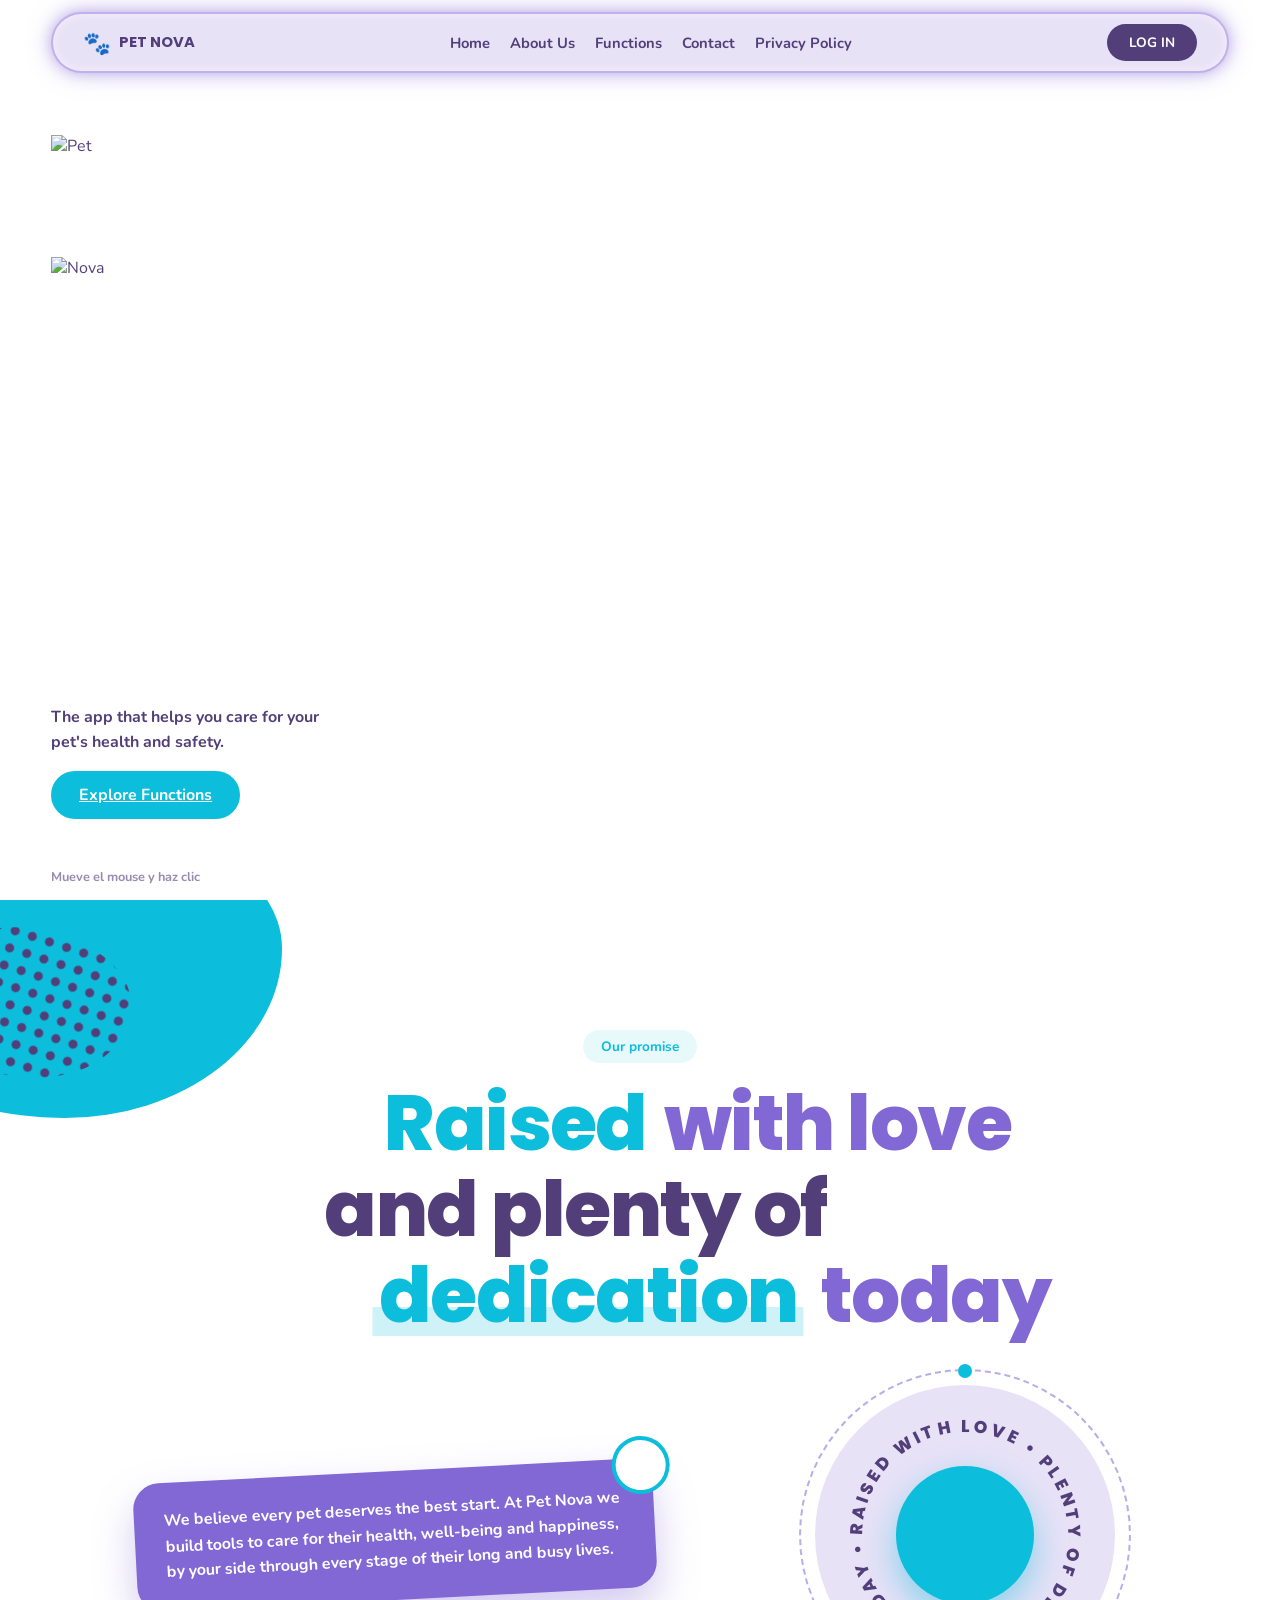
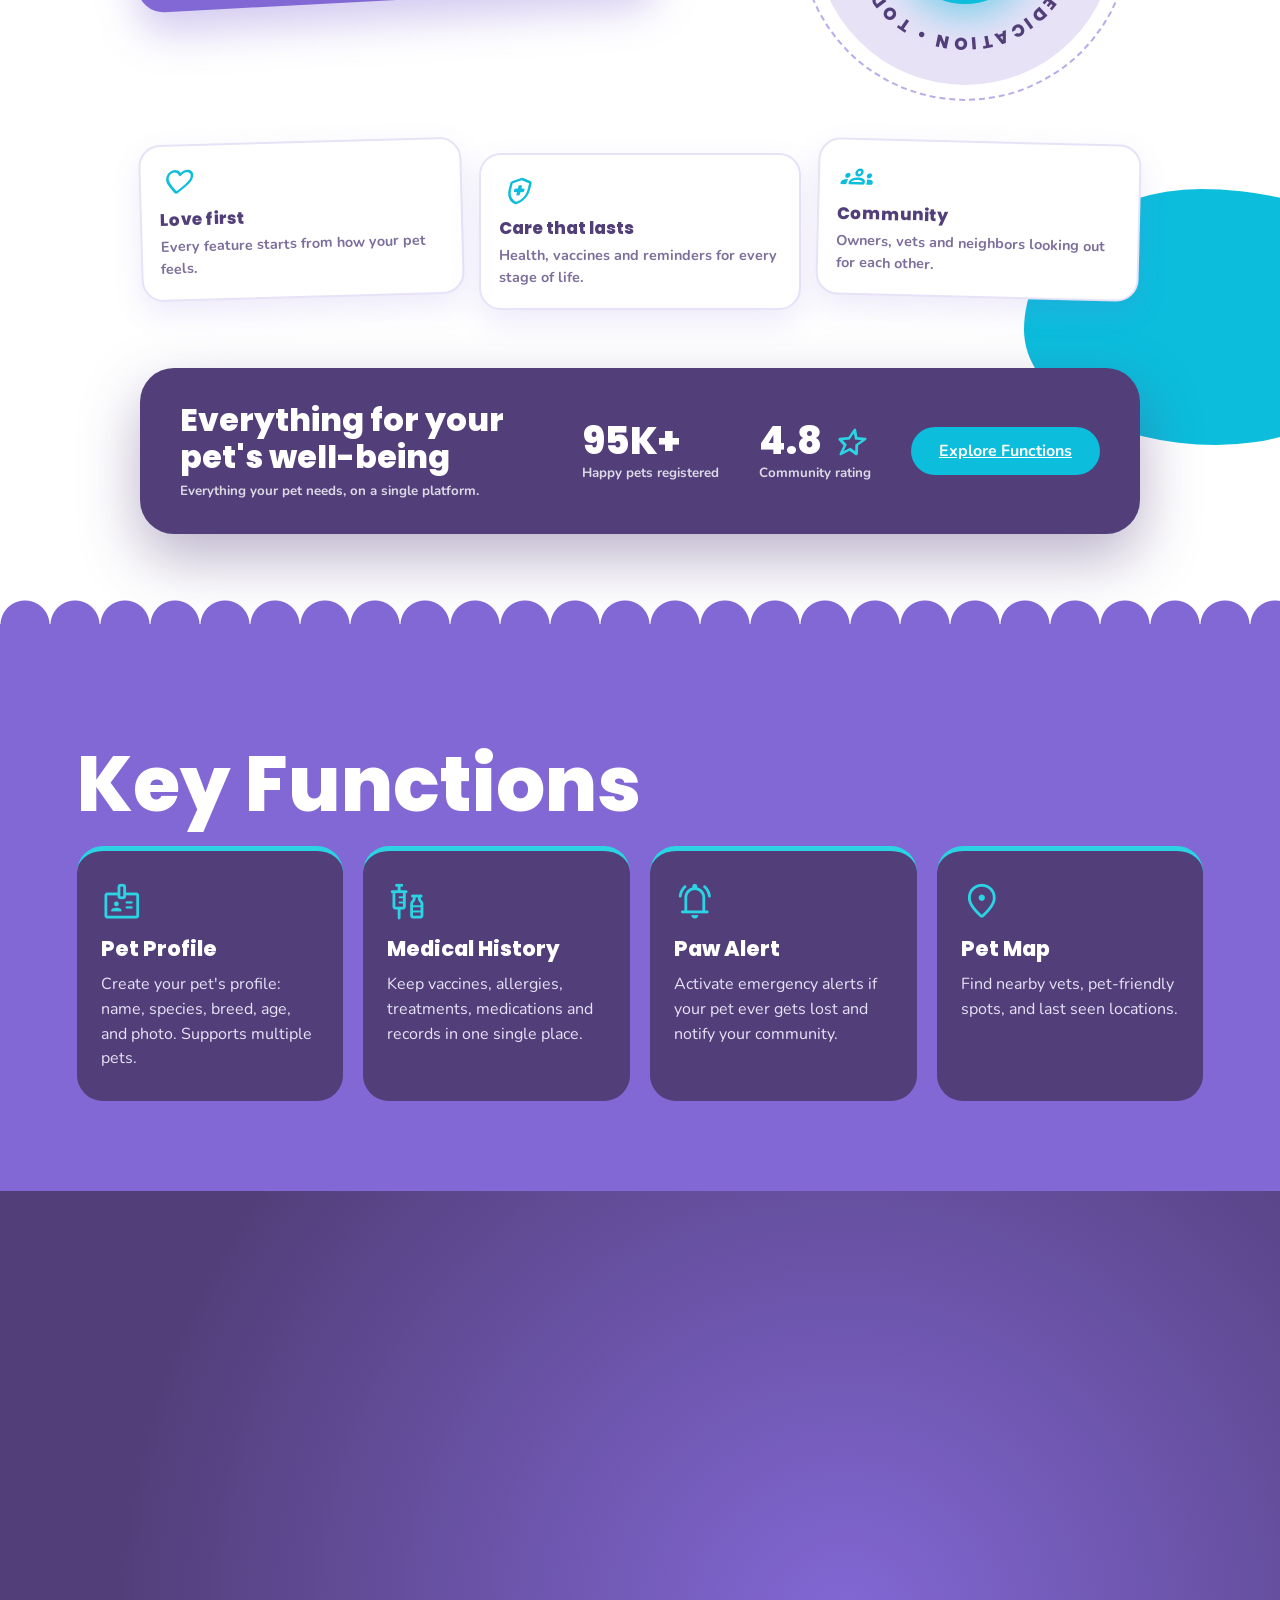
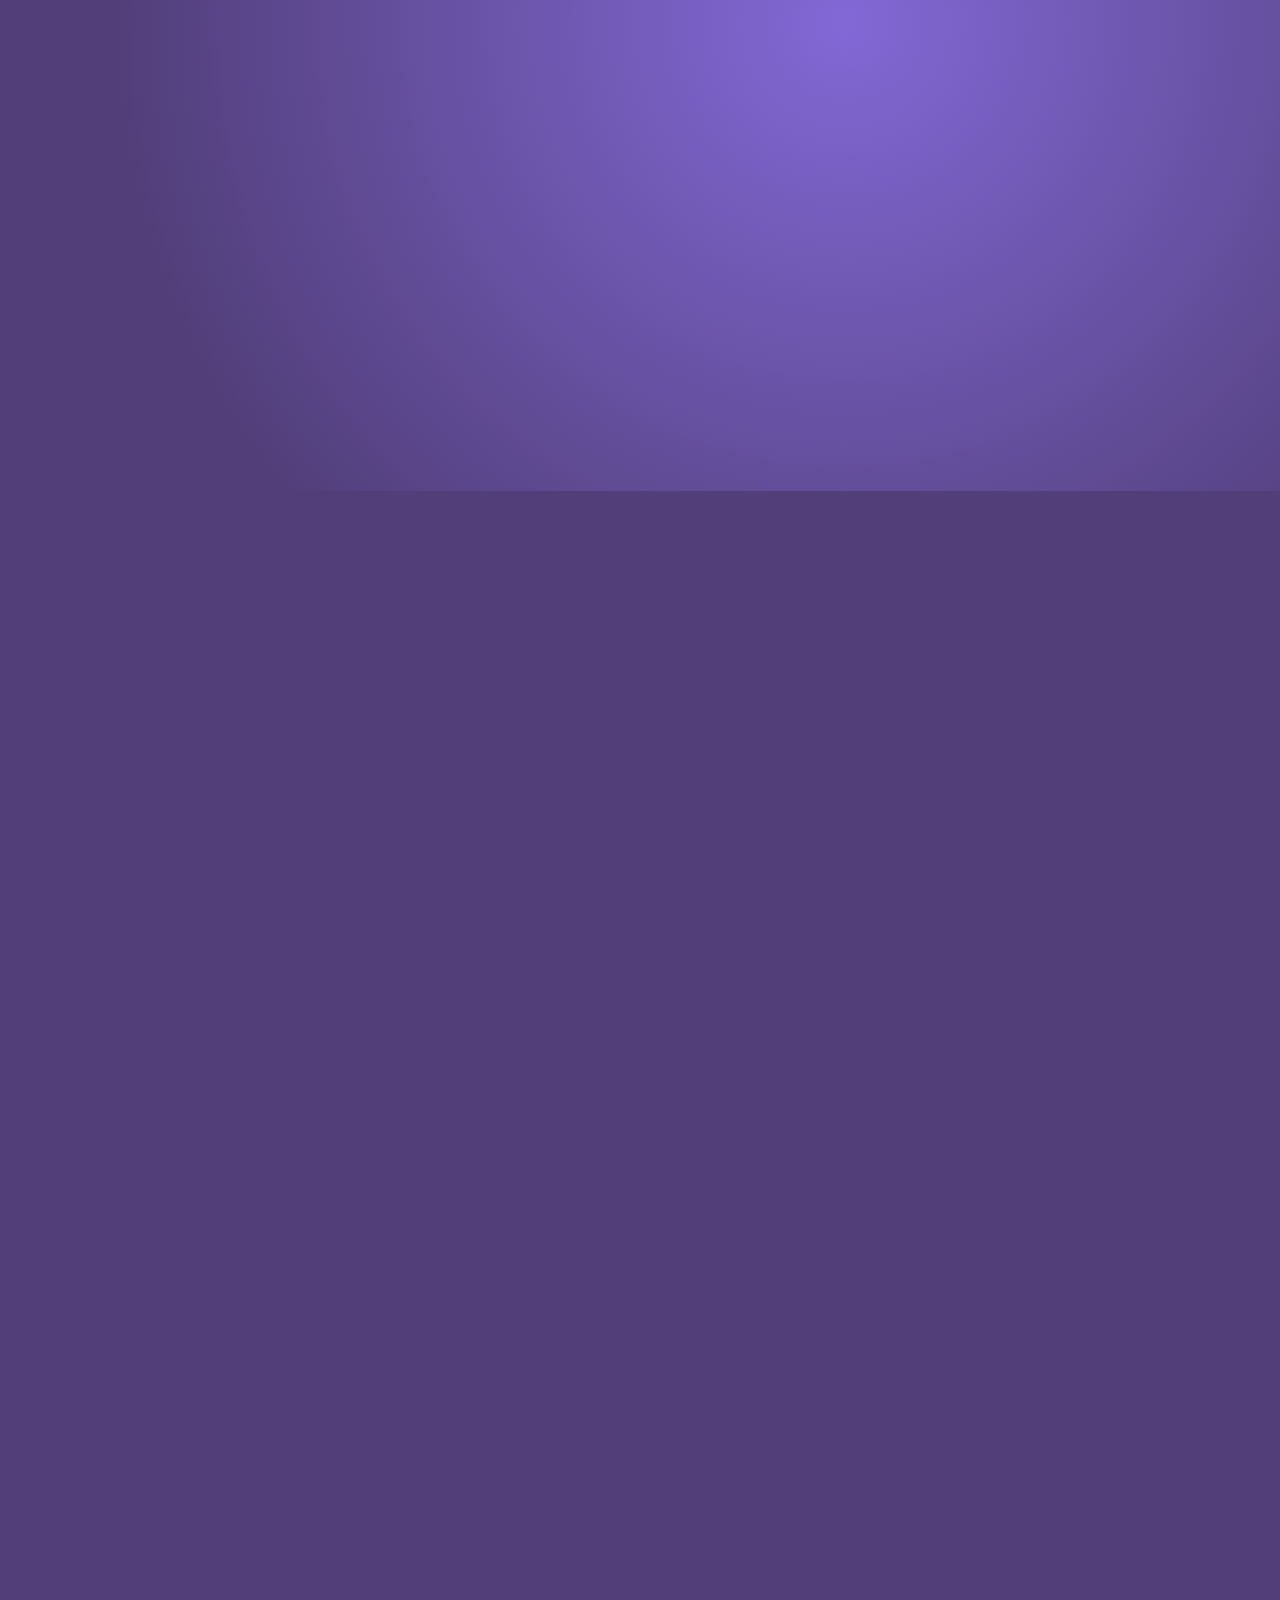
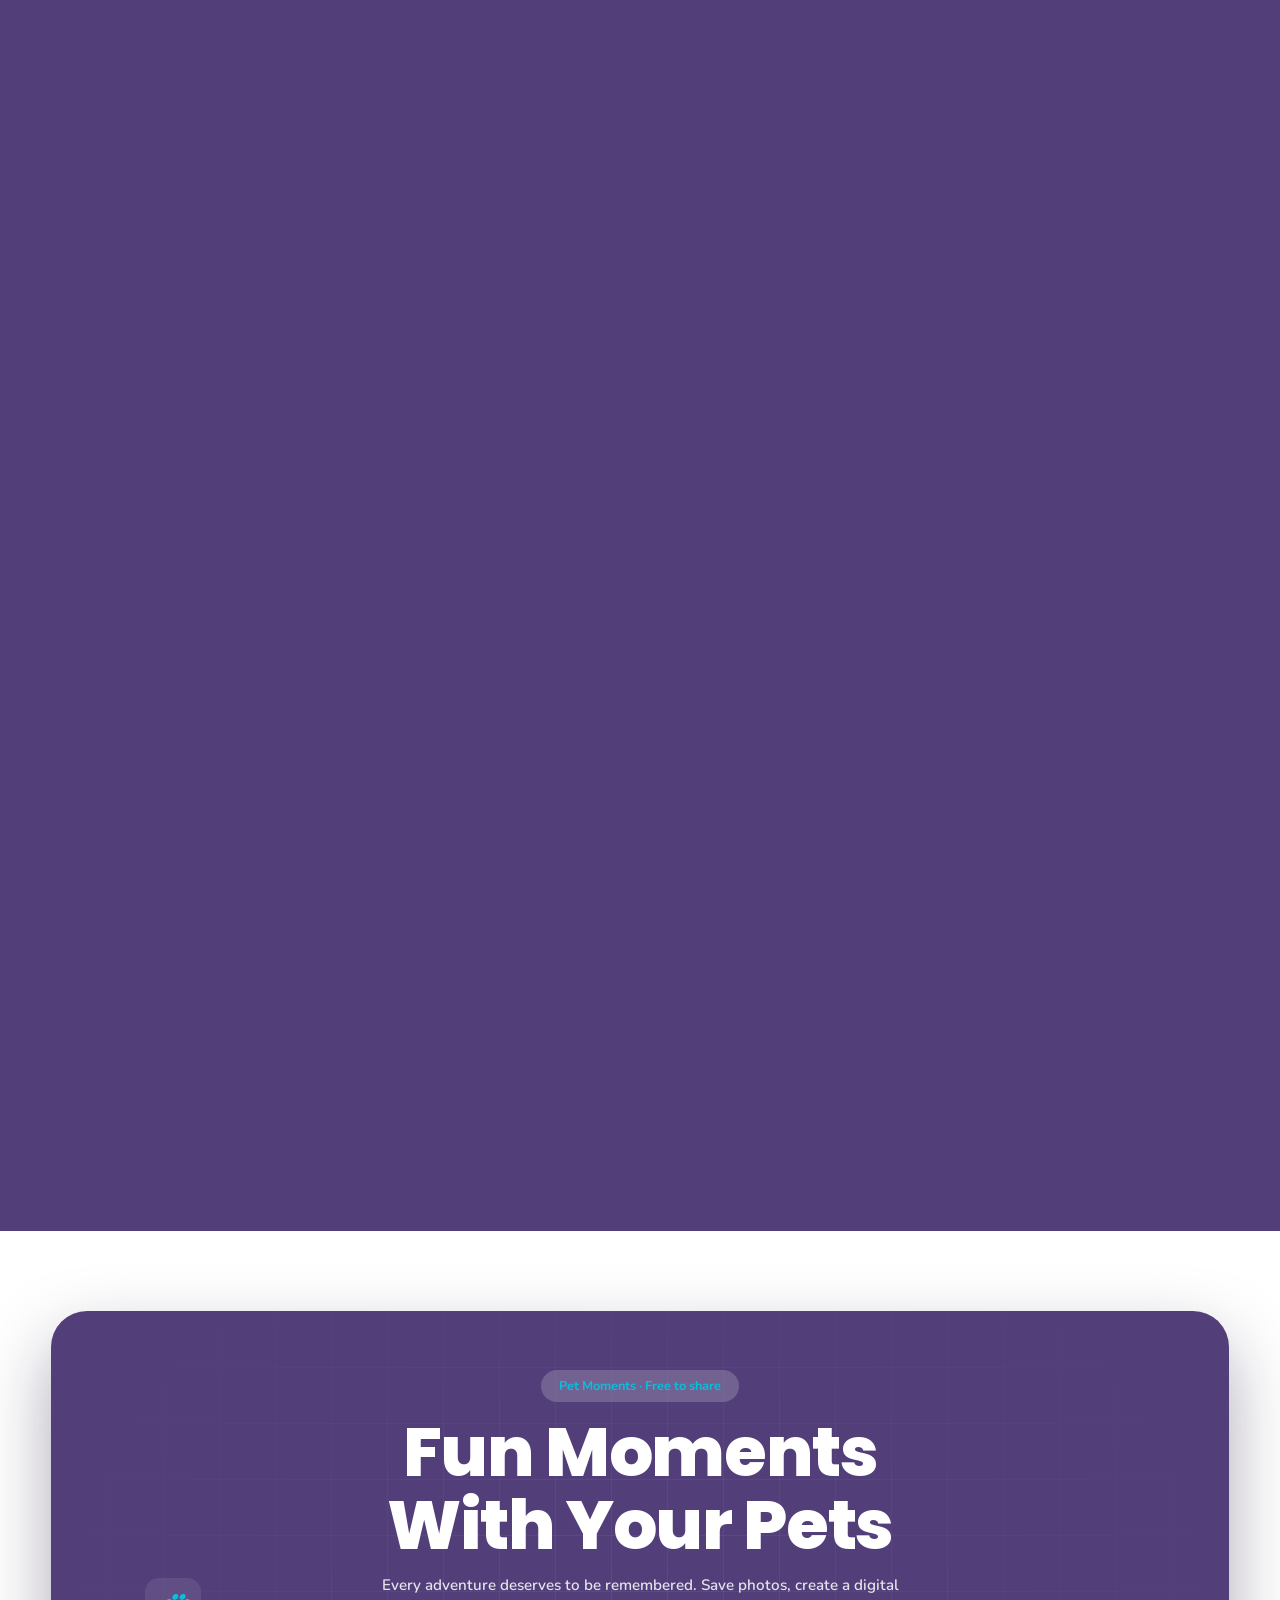
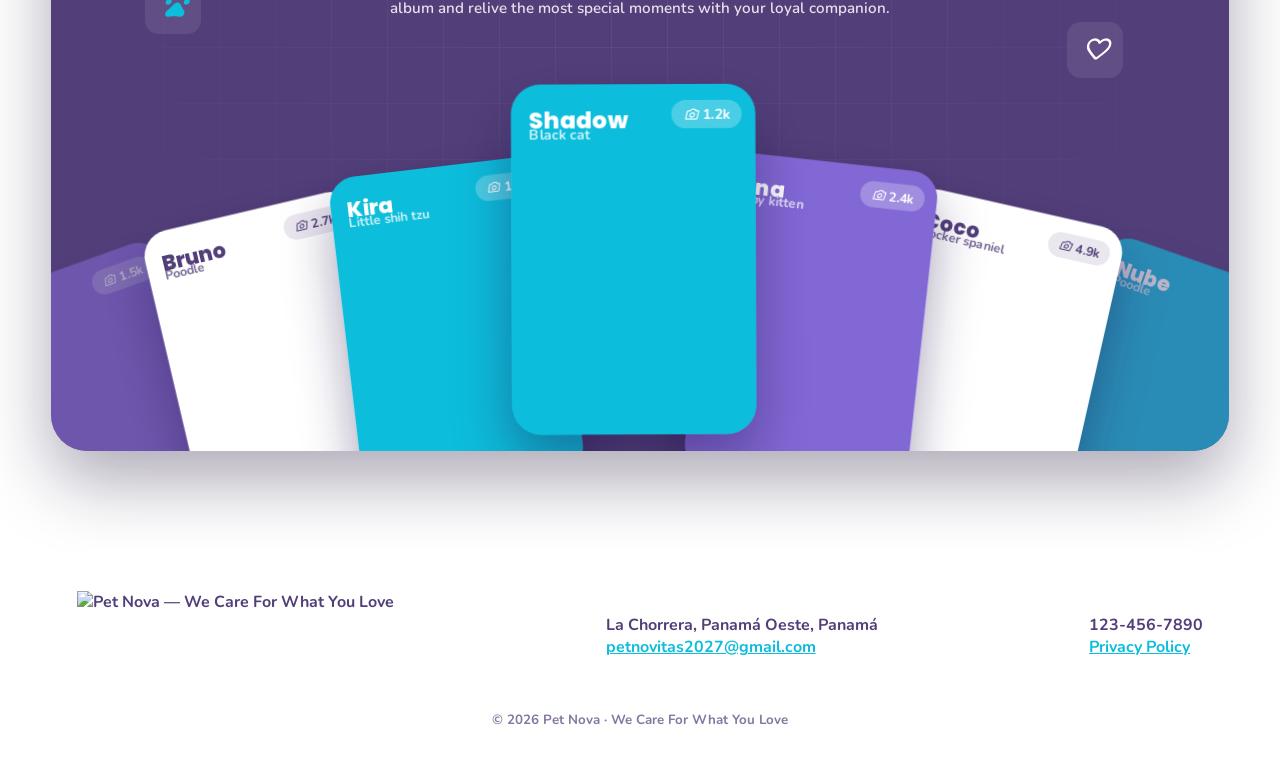
==== index.html @ c302b544 "Change hola" ====
<!DOCTYPE html>
<html lang="es">
<head>
<meta charset="UTF-8">
<meta name="viewport" content="width=device-width, initial-scale=1, viewport-fit=cover">
<title>Pet Nova — We Care For What You Love</title>
<link rel="preconnect" href="https://fonts.googleapis.com">
<link rel="preconnect" href="https://fonts.gstatic.com" crossorigin>
<link href="https://fonts.googleapis.com/css2?family=Poppins:wght@600;800&family=Nunito:wght@400;700&family=Material+Symbols+Rounded:opsz,wght,FILL,GRAD@24,500,0,0&display=swap" rel="stylesheet">
<link rel="stylesheet" href="Style.css">
</head>
<body data-page="home">
<header class="nav">
  <a class="logo" href="#home"><img src="images/logo-pet-nova.png" alt="Pet Nova">PET NOVA</a>
  <ul><li><a href="#home" title="Home"><span class="ms">home</span><span class="lb">Home</span></a></li><li><a href="#about" title="About Us"><span class="ms">person</span><span class="lb">About Us</span></a></li><li><a href="#functions" title="Functions"><span class="ms">medical_services</span><span class="lb">Functions</span></a></li><li><a href="#contact" title="Contact"><span class="ms">chat_bubble</span><span class="lb">Contact</span></a></li><li><a href="#privacy" title="Privacy Policy"><span class="ms">shield</span><span class="lb">Privacy Policy</span></a></li></ul>
  <a class="btn dk" href="#login" style="padding:9px 22px;font-size:.85rem">LOG IN</a>
</header>

<section class="hero" id="home" data-p="home">
  <div class="sc t-pet"><img src="images/letras-pet.png" alt="Pet"></div>
  <div class="sc t-nova"><img src="images/letras-nova.png" alt="Nova"></div>
  <div class="sc dog"><img src="images/beagle-mirando-hacia-arriba.webp" alt="Beagle mirando hacia arriba"></div>
  <div class="sc bowl" id="bowl"><img src="images/plato-croquetas.webp" alt=""></div>
  <canvas id="cv"></canvas>
  <div class="copy"><p>The app that helps you care for your pet's health and safety.</p><a class="btn" href="#functions">Explore Functions</a></div>
  <div class="hint">Mueve el mouse y haz clic</div>
</section>

<section class="next raised" id="intro" data-p="home">
  <i class="blob b1"></i><i class="dots d1"></i><i class="dots d2"></i><i class="blob b2"></i><i class="bigpaw bp1"></i><i class="bigpaw bp2"></i>
  <div class="trail"><i style="left:5%;top:82%;--n:0;rotate:-20deg"></i><i style="left:14%;top:70%;--n:1;rotate:14deg"></i><i style="left:23%;top:80%;--n:2;rotate:-16deg"></i><i style="left:32%;top:66%;--n:3;rotate:16deg"></i><i style="left:41%;top:76%;--n:4;rotate:-14deg"></i><i style="left:50%;top:62%;--n:5;rotate:16deg"></i><i style="left:59%;top:72%;--n:6;rotate:-12deg"></i><i style="left:68%;top:58%;--n:7;rotate:14deg"></i></div>
  <div class="mx">
    <span class="rz-tag rv">Our promise</span>
    <h2 class="mx-h rv">
      <span class="rline ml" style="--l:0"><span class="a1">Raised</span> <span class="a2">with love</span></span>
      <span class="rline ml" style="--l:1"><span class="a3">and plenty of</span></span>
      <span class="rline ml" style="--l:2"><span class="a4">dedication</span> <span class="a2">today</span></span>
    </h2>
    <div class="mx-mid">
      <div class="note rv"><p>We believe every pet deserves the best start. At Pet Nova we build tools to care for their health, well-being and happiness, by your side through every stage of their long and busy lives.</p><i class="stamp"></i></div>
      <div class="rz-r rv"><div class="ring"><div class="orb"></div>
        <svg class="spin" viewBox="0 0 200 200" aria-hidden="true"><defs><path id="cp" d="M100,100 m-78,0 a78,78 0 1,1 156,0 a78,78 0 1,1 -156,0"/></defs><text font-size="13" font-weight="800" fill="#523f7a" font-family="Poppins,sans-serif"><textPath href="#cp" textLength="482" lengthAdjust="spacing">RAISED WITH LOVE • PLENTY OF DEDICATION • TODAY •</textPath></text></svg>
        <div class="core"></div></div></div>
    </div>
    <div class="vals">
      <div class="val rv"><i class="ms">favorite</i><h4>Love first</h4><p>Every feature starts from how your pet feels.</p></div>
      <div class="val rv"><i class="ms">health_and_safety</i><h4>Care that lasts</h4><p>Health, vaccines and reminders for every stage of life.</p></div>
      <div class="val rv"><i class="ms">groups</i><h4>Community</h4><p>Owners, vets and neighbors looking out for each other.</p></div>
    </div>
  </div>
  <div class="wb2 rv">
    <div class="wbt"><h3>Everything for your pet's well-being</h3><small>Everything your pet needs, on a single platform.</small></div>
    <div class="st"><b><span data-to="98">0</span>K+</b><small>Happy pets registered</small></div>
    <div class="st"><b><span data-to="4.9" data-d="1">0</span><i class="ms">star</i></b><small>Community rating</small></div>
    <a class="btn" href="#functions">Explore Functions</a>
  </div>
</section>

<section class="ab-hero" id="about" data-p="about">
  <img class="ab-bg" src="images/chica-abrazando-a-su-perro-en-el-bosque.webp" alt="Chica abrazando a su perro en el bosque"><div class="ab-shade"></div>
  <div class="ab-hin"><h1>Our Family<br>and Paws</h1><p>More than just an app, we are guardians of your pet and a family united by our love for animals everywhere.</p></div>
  <i class="ms ab-scroll">keyboard_arrow_down</i>
</section>
<section class="ab-main" data-p="about">
  <div class="two ab-r1">
    <div class="fam-img rv"><img src="images/familia-con-su-perrito.webp" alt="Familia con su perrito"></div>
    <div class="rv"><h2 class="big">The family behind Pet Nova</h2><p class="lead">Pets are family, so we build Pet Nova like we would for our own: simple, caring and always ready when you need it.</p></div>
  </div>
  <h2 class="big rv ab-mt">Meet the team</h2>
  <div class="team"><img class="peek dach rv" src="images/perro-salchicha-asomandose.webp" alt="Perro salchicha asomándose">
    <div class="mem rv"><div class="face" style="background:#0cbddc">OM</div><h3>Oliver Montenegro</h3><small>Pet Nova Team</small><p>Focused on turning creative ideas into practical solutions for pet owners.</p></div>
    <div class="mem rv"><div class="face" style="background:#8268d5">DA</div><h3>Danna Arjona</h3><small>Pet Nova Team</small><p>Focused on creating innovative solutions that promote responsible pet ownership.</p></div>
    <div class="mem rv"><div class="face" style="background:#523f7a">SG</div><h3>Sthefanie Gaitán</h3><small>Pet Nova Team</small><p>Motivated by collaboration and compassion to help build a smarter pet care experience.</p></div>
  </div>
  <div class="two ab-r3">
    <div class="rv"><h2 class="big">Every high five counts</h2><p class="lead">Behind every pet there is a person who loves them. Pet Nova is here for both.</p><a class="btn" href="#contact">Say hello</a></div>
    <img class="hand rv" src="images/mano-y-patita-chocando.webp" alt="Mano y patita chocando">
  </div>
</section>

<section class="sec fn" id="keyfn" data-p="home">
  <h2 class="big rv">Key Functions</h2>
  <div class="fgrid">
    <div class="fcard rv"><span class="ms">badge</span><h3>Pet Profile</h3><p>Create your pet's profile: name, species, breed, age, and photo. Supports multiple pets.</p></div>
    <div class="fcard rv"><span class="ms">vaccines</span><h3>Medical History</h3><p>Keep vaccines, allergies, treatments, medications and records in one single place.</p></div>
    <div class="fcard rv"><span class="ms">notifications_active</span><h3>Paw Alert</h3><p>Activate emergency alerts if your pet ever gets lost and notify your community.</p></div>
    <div class="fcard rv"><span class="ms">location_on</span><h3>Pet Map</h3><p>Find nearby vets, pet-friendly spots, and last seen locations.</p></div>
  </div>
</section>

<section class="svc" id="svc" data-p="functions">
  <div class="svc-in">
    <div class="rv"><span class="rz-tag">Functions</span><h2>Everything your pet needs, in one single place</h2><p class="lead">Pet Nova is the app that helps you care for, connect, and celebrate every moment with your best friend.</p><a class="btn" href="#contact">Get started</a></div>
    <div class="svc-art rv"><i class="sblob"></i><img src="images/cachorro-cocker.webp" alt="Cachorro cocker"></div>
  </div>
</section>
<section class="sec info" data-p="functions">
  <div class="two">
    <div class="clip rv"><h4>Organized for you</h4><ul><li style="--k:0"><i class="ms">vaccines</i>Vaccines</li><li style="--k:1"><i class="ms">coronavirus</i>Allergies</li><li style="--k:2"><i class="ms">medication</i>Medication records</li><li style="--k:3"><i class="ms">history</i>Medical history</li><li style="--k:4"><i class="ms">sticky_note_2</i>Important notes</li></ul></div>
    <div class="rv"><h2 class="big">Info</h2><p class="lead">Keep your pet health history always within reach. Check vaccines, allergies, treatments, medications, and medical records in one single place whenever you need them.</p></div>
  </div>
  <img class="lie" src="images/beagle-asomandose.webp" alt="Beagle asomándose">
</section>
<section class="sec care" data-p="functions">
  <div class="two">
    <div class="rv"><h2 class="big">Smart Care Calendar</h2><p class="lead">Never miss a care detail. Receive reminders for vaccines, vet visits, medications and every important moment of your best friend.</p><a class="btn" href="#contact">Start now</a></div>
    <div class="calwrap rv"><div class="cal"><h4>October 2026</h4><div class="days" id="days"></div></div><img class="dogside" src="images/perrito-con-calendario.webp" alt="Perrito con calendario"><div class="rem" style="left:-4%;top:34%"><span class="avat" style="background-image:url(images/perrito-toalla.webp)"></span> Bath Day · 17th</div><div class="rem" style="right:2%;top:-14px;animation-delay:-1.4s;background:var(--cy)"><span class="ms">stethoscope</span> Vet · 22nd</div><div class="rem" style="left:10%;bottom:-8px;animation-delay:-2.3s"><span class="ms">vaccines</span> Vaccine · 30th</div></div>
  </div>
</section>

<section class="sec pawal" data-p="functions">
  <div class="two">
    <div class="rv"><h2 class="big">Paw Alert</h2><p class="lead">If your pet ever gets lost, activate an emergency alert. Your community is notified right away and sees the last recorded location.</p><a class="btn dk" href="#contact">Learn more</a></div>
    <div class="pa-art rv"><i class="pabg"></i><div class="bell"><i class="ms">notifications_active</i></div>
      <div class="phone"><div class="nt" style="--k:0"><i class="ms">pets</i><div><b>Paw Alert</b><small>Together we bring him back home</small></div></div><div class="nt" style="--k:1"><i class="ms">location_on</i><div><b>Last seen</b><small>Near Parque Sandalo · 4 min ago</small></div></div><div class="nt" style="--k:2"><i class="ms">groups</i><div><b>12 neighbors</b><small>are helping to look for him</small></div></div></div></div>
  </div>
</section>
<section class="sec phonemap" data-p="functions">
  <div class="pm-in">
    <div class="pm-t rv"><h2 class="big">Little Paws On The Road</h2><p class="lead">Explore an interactive map with the best places for your pet. Find veterinarians, parks, hotels, shops, and other pet-friendly spaces based on your current location right now.</p><a class="btn dk" href="#contact">Find nearby</a></div>
    <div class="pm-art rv"><img src="images/celular-con-el-mapa-de-mascotas.webp" alt="Celular con el mapa de mascotas"></div>
  </div>
</section>
<section class="road" id="road" data-p="home">
  <div class="road-in">
    <div class="r-bg"></div>
    <div class="r-copy"><h2>Little Paws On The Road</h2><p class="r-sub">See the world through their eyes.</p></div>
    <div class="r-cat"><div class="cam"><img src="images/gatito-saludando-con-la-patita.webp" alt="Gatito saludando con la patita"><i class="eye e1"></i><i class="eye e2"></i><b class="ep" id="ep"></b></div></div>
    <div class="r-map">
      <div><h2 class="big">Find the best places for your pet</h2><p class="lead" style="margin-bottom:22px">Explore an interactive map with veterinarians, parks, hotels and shops near your current location.</p><a class="btn dk" href="#contact">Find nearby</a></div>
      <div class="mapcard"><span class="ms pin">location_on</span>
        <div class="chip" style="left:8%;top:12%"><span class="ms">local_hospital</span> Veterinaria Melo Pet &amp; Garden</div>
        <div class="chip" style="right:6%;top:58%;animation-delay:-1s"><span class="ms">storefront</span> Plaza Pompeya</div>
        <div class="chip" style="left:10%;bottom:8%;animation-delay:-2s"><span class="ms">park</span> Parque Sandalo</div><small class="mcap">Map · Powered by Mapify</small></div>
    </div>
  </div>
</section>

<section class="moments" id="moments" data-p="home">
  <div class="mo-card">
    <div class="mo-grid"></div>
    <i class="ms mo-fl f1">pets</i><i class="ms mo-fl f2">favorite</i>
    <div class="mo-top"><span class="mo-badge">Pet Moments · Free to share</span><h2>Fun Moments<br>With Your Pets</h2><p>Every adventure deserves to be remembered. Save photos, create a digital album and relive the most special moments with your loyal companion.</p></div>
    <div class="mo-fan" id="fan"><article class="pc"><div class="pi" style="--im:var(--i4);--b1:#0cbddc;--b2:#0cbddc;--tc:#fff;--pill:rgba(255,255,255,.25)"><h3>Shadow</h3><small>Black cat</small><span class="rtg"><i class="ms">photo_camera</i> 1.2k</span><div class="pc-img"></div></div></article><article class="pc"><div class="pi" style="--im:var(--i0);--b1:#8268d5;--b2:#8268d5;--tc:#fff;--pill:rgba(255,255,255,.25)"><h3>Luna</h3><small>Tabby kitten</small><span class="rtg"><i class="ms">photo_camera</i> 2.4k</span><div class="pc-img"></div></div></article><article class="pc"><div class="pi" style="--im:var(--i2);--b1:#ffffff;--b2:#ffffff;--tc:#523f7a;--pill:rgba(82,63,122,.12)"><h3>Coco</h3><small>Cocker spaniel</small><span class="rtg"><i class="ms">photo_camera</i> 4.9k</span><div class="pc-img"></div></div></article><article class="pc"><div class="pi" style="--im:var(--i3);--b1:#0cbddc;--b2:#0cbddc;--tc:#fff;--pill:rgba(255,255,255,.25)"><h3>Nube</h3><small>Poodle</small><span class="rtg"><i class="ms">photo_camera</i> 3.1k</span><div class="pc-img"></div></div></article><article class="pc"><div class="pi" style="--im:var(--i1);--b1:#8268d5;--b2:#8268d5;--tc:#fff;--pill:rgba(255,255,255,.25)"><h3>Milo</h3><small>Little shih tzu</small><span class="rtg"><i class="ms">photo_camera</i> 1.8k</span><div class="pc-img"></div></div></article><article class="pc"><div class="pi" style="--im:var(--i0);--b1:#ffffff;--b2:#ffffff;--tc:#523f7a;--pill:rgba(82,63,122,.12)"><h3>Pelusa</h3><small>Tabby kitten</small><span class="rtg"><i class="ms">photo_camera</i> 980</span><div class="pc-img"></div></div></article><article class="pc"><div class="pi" style="--im:var(--i2);--b1:#0cbddc;--b2:#0cbddc;--tc:#fff;--pill:rgba(255,255,255,.25)"><h3>Rocky</h3><small>Cocker spaniel</small><span class="rtg"><i class="ms">photo_camera</i> 2.2k</span><div class="pc-img"></div></div></article><article class="pc"><div class="pi" style="--im:var(--i4);--b1:#8268d5;--b2:#8268d5;--tc:#fff;--pill:rgba(255,255,255,.25)"><h3>Mimi</h3><small>Black cat</small><span class="rtg"><i class="ms">photo_camera</i> 1.5k</span><div class="pc-img"></div></div></article><article class="pc"><div class="pi" style="--im:var(--i3);--b1:#ffffff;--b2:#ffffff;--tc:#523f7a;--pill:rgba(82,63,122,.12)"><h3>Bruno</h3><small>Poodle</small><span class="rtg"><i class="ms">photo_camera</i> 2.7k</span><div class="pc-img"></div></div></article><article class="pc"><div class="pi" style="--im:var(--i1);--b1:#0cbddc;--b2:#0cbddc;--tc:#fff;--pill:rgba(255,255,255,.25)"><h3>Kira</h3><small>Little shih tzu</small><span class="rtg"><i class="ms">photo_camera</i> 1.1k</span><div class="pc-img"></div></div></article></div>
  </div>
</section>

<section class="sec contact" id="contact" data-p="contact">
  <div class="two">
    <div class="rv"><h2 class="big">Let's talk about your pets</h2><p class="lead">If you have any questions about our services or any problem, reach out to us and contact us today.</p><p>La Chorrera, Panamá Oeste, Panamá<br>123-456-7890<br>petnovitas2027@gmail.com</p></div>
    <div class="fw rv"><img class="peek pup" src="images/cachorro-cocker.webp" alt="Cachorro descansando sobre la tarjeta"><form id="f"><input placeholder="First name" required><input placeholder="Last name"><input type="email" placeholder="Email" required><textarea rows="4" placeholder="Message"></textarea><button class="btn dk" id="fb" type="submit" style="border:0;font:inherit;font-weight:700">Send message</button></form></div>
  </div>
</section>

<section class="sec priv" id="privacy" data-p="privacy"><img class="shake" src="images/mano-y-patita-estrechandose.webp" alt="Mano y patita estrechándose">
  <h2 class="big rv">Privacy Policy</h2>
  <div class="rv"><h3>What we collect</h3><p>Your name, email, and the information you add about your pets (profile, vaccines, medical records and last seen locations).</p>
  <h3>How we use it</h3><p>To run the app: show your pet's history, send care reminders, activate Paw Alerts and show nearby services on the map. We never sell your data.</p>
  <h3>Your rights</h3><p>You can ask to see, correct or delete your information at any time by writing to petnovitas2027@gmail.com.</p>
  <p style="margin-top:14px;opacity:.6;font-size:.85rem">Sample text: review it before publishing.</p></div>
</section>

<section class="login" id="login" data-p="login">
  <div class="lg-bg"></div>
  <div class="lg-in">
    <div class="lg-l">
      <a class="lg-logo" href="#home">🐾 PET NOVA</a>
      <span class="mo-badge">Pet care community</span>
      <h1>Welcome back</h1><p>Log in to Pet Nova</p>
    </div>
    <div class="lcat" id="lcat"><svg viewBox="0 0 400 420" aria-hidden="true">
  <path d="M50 420C50 330 110 285 200 285s150 45 150 135z" fill="#fff" stroke="#e8e2f7" stroke-width="3"/>
  <ellipse cx="140" cy="408" rx="34" ry="22" fill="#fff" stroke="#e8e2f7" stroke-width="3"/><ellipse cx="260" cy="408" rx="34" ry="22" fill="#fff" stroke="#e8e2f7" stroke-width="3"/>
  <g id="lhead">
    <path d="M92 130L116 22L196 92z" fill="#fff" stroke="#e8e2f7" stroke-width="3" stroke-linejoin="round"/><path d="M112 108L124 56L168 94z" fill="#e8e2f7"/>
    <path d="M308 130L284 22L204 92z" fill="#fff" stroke="#e8e2f7" stroke-width="3" stroke-linejoin="round"/><path d="M288 108L276 56L232 94z" fill="#e8e2f7"/>
    <ellipse cx="200" cy="172" rx="130" ry="108" fill="#fff" stroke="#e8e2f7" stroke-width="3"/>
    <ellipse cx="118" cy="214" rx="26" ry="15" fill="#c9bff0" opacity=".55"/><ellipse cx="282" cy="214" rx="26" ry="15" fill="#c9bff0" opacity=".55"/>
    <g class="blink"><circle cx="146" cy="162" r="31" fill="#fff" stroke="#e8e2f7" stroke-width="3"/><g class="pp"><circle cx="146" cy="162" r="21" fill="#0cbddc"/><circle cx="146" cy="162" r="10" fill="#523f7a"/><circle cx="152" cy="155" r="4" fill="#fff"/></g></g>
    <g class="blink"><circle cx="254" cy="162" r="31" fill="#fff" stroke="#e8e2f7" stroke-width="3"/><g class="pp"><circle cx="254" cy="162" r="21" fill="#0cbddc"/><circle cx="254" cy="162" r="10" fill="#523f7a"/><circle cx="260" cy="155" r="4" fill="#fff"/></g></g>
    <path d="M187 201h26l-13 14z" fill="#8268d5" stroke="#8268d5" stroke-width="4" stroke-linejoin="round"/>
    <path d="M200 215v10M200 225c-9 11-23 9-30 1M200 225c9 11 23 9 30 1" fill="none" stroke="#523f7a" stroke-width="3.5" stroke-linecap="round"/>
    <path d="M118 208L50 196M118 220L46 224M282 208L350 196M282 220L354 224" stroke="#c9bff0" stroke-width="3" stroke-linecap="round"/>
  </g></svg></div>
    <form class="lg-card" id="lf">
      <div class="tabs"><button type="button" class="on" data-t="in">Log in</button><button type="button" data-t="up">Create account</button></div>
      <label class="sg">Name<input placeholder="Your name"></label>
      <label>Email<input type="email" placeholder="you@email.com" required></label>
      <label>Password<input type="password" placeholder="••••••••" required></label>
      <label class="rm"><input type="checkbox"> Remember password</label>
      <button class="btn dk lg-go" type="submit" id="lgo">Log in</button>
      <div class="lg-load"><div class="cl"><div class="clh"><i class="e1"></i><i class="e2"></i><b></b></div><div class="clb"><i style="--i:0"></i><i style="--i:1"></i><i style="--i:2"></i><i style="--i:3"></i><i style="--i:4"></i><i style="--i:5"></i><i style="--i:6"></i><i style="--i:7"></i><i style="--i:8"></i><i style="--i:9"></i><i style="--i:10"></i><i style="--i:11"></i><i style="--i:12"></i><i style="--i:13"></i></div></div><p>Logging in<span>.</span><span>.</span><span>.</span></p></div>
    </form>
  </div>
</section>
<footer class="ft">
  <img id="flogo" alt="Pet Nova — We Care For What You Love">
  <div>La Chorrera, Panamá Oeste, Panamá<br><a href="mailto:petnovitas2027@gmail.com">petnovitas2027@gmail.com</a></div>
  <div>123-456-7890<br><a href="#privacy">Privacy Policy</a></div>
  <small>© 2026 Pet Nova · We Care For What You Love</small>
</footer>

<img id="cursor-pata" alt="" src="images/pata-cursor.svg">

<script src="script.js"></script>
</body>
</html>
---- Style.css ----
:root{--pd:#523f7a;--pm:#8268d5;--cy:#0cbddc;--cyb:#2bd3e3;--bg:#fff;--ink:#523f7a;
box-sizing:border-box;padding-top:env(safe-area-inset-top,0px);padding-bottom:env(safe-area-inset-bottom,0px)}
html{color-scheme:light}
*{box-sizing:border-box;margin:0;padding:0}
html{scroll-behavior:smooth;scroll-padding-top:calc(90px + env(safe-area-inset-top,0px))}
body{font-family:'Nunito',sans-serif;background:var(--bg);color:var(--ink);overflow-x:hidden}
h2{font-family:'Poppins',sans-serif;font-weight:800;line-height:1.05}
html.pata-activa,html.pata-activa *{cursor:none!important}
#cursor-pata{position:fixed;top:0;left:0;width:46px;opacity:0;pointer-events:none;z-index:99999;transition:filter .12s}
#cursor-pata.presionada{filter:brightness(.6)}
.nav{position:fixed;top:calc(12px + env(safe-area-inset-top,0px));left:4%;right:4%;z-index:50;background:#e8e2f7;color:var(--pd);border-radius:50px;border:2px solid rgba(130,104,213,.4);padding:10px 30px;display:flex;align-items:center;justify-content:space-between;gap:16px;box-shadow:0 0 15px rgba(130,104,213,.5),0 0 30px rgba(130,104,213,.2),inset 0 0 10px rgba(255,255,255,.6);transition:box-shadow .3s}
.nav:hover{box-shadow:0 0 20px rgba(130,104,213,.8),0 0 40px rgba(130,104,213,.4),inset 0 0 12px rgba(255,255,255,.8)}
.nav .ms{display:none}
.logo{display:flex;align-items:center;gap:8px;font:800 1.15rem Poppins;color:var(--pd);text-decoration:none}
.logo img{display:none}
.logo::before{content:"🐾";font-size:1.4rem}
.nav ul{display:flex;gap:20px;list-style:none}
.nav ul a{display:inline-flex;align-items:center;gap:6px}
.ms{font-family:'Material Symbols Rounded';font-weight:normal;font-size:1.45em;line-height:1}
.nav a{color:var(--pd);text-decoration:none;font-weight:700;font-size:.92rem}
.nav ul a:hover{color:var(--cy)}
.btn{display:inline-block;background:var(--cy);color:#fff!important;padding:13px 28px;border-radius:40px;font-weight:700;transition:transform .2s,background .3s}
.btn:hover{background:var(--pm);transform:translateY(-3px)}
.btn.dk{background:var(--pd)}
@media(max-width:1000px){
.nav ul{gap:14px}
.nav a{font-size:.82rem}
}
@media(max-width:760px){
.nav{flex-direction:column;gap:10px;padding:12px 18px}
.nav ul{flex-wrap:wrap;justify-content:center;gap:6px 14px}
}
/* HERO */
.hero{position:sticky;top:0;z-index:1;height:100vh;height:100svh;min-height:600px;background:#fff;overflow:hidden;--p:0}
.sc{position:absolute;will-change:transform}
.sc img{display:block;width:100%;height:auto;animation:in 1.1s cubic-bezier(.2,.9,.2,1) both}
@keyframes in{from{opacity:0;transform:translateY(60px) scale(.92)}}
.t-pet{left:4vw;top:15vh;width:26vw;transform:translateX(calc(var(--p)*-30vw))}
.t-nova{left:4vw;top:calc(15vh + 9.5vw);width:38vw;transform:translateX(calc(var(--p)*-30vw))}
.t-pet img{animation-delay:.1s}
.t-nova img{animation-delay:.28s}
.dog{left:42vw;bottom:-3vh;width:34vw;transform:translateY(calc(var(--p)*82vh)) scale(calc(1 - var(--p)*.08))}
.dog img{animation-name:dogin;animation-delay:.5s}
@keyframes dogin{from{opacity:0;transform:translateY(45vh)}}
.bowl{right:0;bottom:-2vh;width:23vw;transform:translateY(calc(var(--p)*30vh)) rotate(calc(var(--p)*18deg))}
.bowl img{animation-name:bowlin;animation-delay:.8s}
@keyframes bowlin{from{opacity:0;transform:translateX(30vw) rotate(35deg)}}
#cv{position:absolute;inset:0;width:100%;height:100%;pointer-events:none;z-index:5}
.copy{position:absolute;left:4vw;bottom:9vh;width:21vw;min-width:230px;z-index:6;animation:in 1s 1.2s both}
.copy p{line-height:1.55;margin-bottom:16px;font-weight:700;color:var(--pd)}
.hint{position:absolute;left:4vw;bottom:14px;z-index:6;font-weight:700;font-size:.8rem;color:var(--pd);opacity:.6;transform:none}
@media(max-width:760px){
.t-pet{top:13vh;width:42vw}
.t-nova{top:calc(13vh + 14vw);width:62vw}
.dog{left:10vw;width:80vw;bottom:6vh}
.bowl{width:48vw;right:-4vw;bottom:-1vh}
.copy,.hint{display:none}
}
/* SIGUIENTE SECCIÓN */
.next{position:relative;z-index:2;background:var(--cyb);color:var(--pd);padding:120px 6% 110px;text-align:center}
.next::before{content:"";position:absolute;left:0;right:0;top:-24px;height:25px;background:inherit;-webkit-mask:radial-gradient(circle at 25px 25px,#000 24px,#0000 25px) 0 0/50px 25px repeat-x;mask:radial-gradient(circle at 25px 25px,#000 24px,#0000 25px) 0 0/50px 25px repeat-x}
.next h2{font-size:clamp(2.2rem,6vw,5rem);max-width:900px;margin:0 auto 24px}
.next p{max-width:560px;margin:0 auto 28px;line-height:1.6;font-weight:700}
.js .rv{opacity:0;transform:translateY(40px);transition:opacity .8s,transform .8s cubic-bezier(.2,.9,.2,1)}
.js .rv.in{opacity:1;transform:none}
.sec{position:relative;z-index:2;padding:120px 6% 90px}
.sec::before{content:"";position:absolute;left:0;right:0;top:-24px;height:25px;background:inherit;-webkit-mask:radial-gradient(circle at 25px 25px,#000 24px,#0000 25px) 0 0/50px 25px repeat-x;mask:radial-gradient(circle at 25px 25px,#000 24px,#0000 25px) 0 0/50px 25px repeat-x}
.big{font-size:clamp(2.2rem,6vw,4.8rem);margin-bottom:22px}
.lead{max-width:640px;line-height:1.7;font-weight:700}
.about{background:#e8e2f7;color:var(--pd);text-align:center}
.about .lead{margin:0 auto 44px}
.team{display:flex;flex-wrap:wrap;gap:28px;justify-content:center}
.mem{width:240px;transition:transform .5s cubic-bezier(.2,.9,.2,1)}
.mem:hover{transform:rotate(-3deg) translateY(-10px)}
.face{height:230px;border-radius:26px;display:grid;place-items:center;color:#fff;font:800 3.2rem Poppins;box-shadow:0 18px 40px rgba(82,63,122,.3)}
.mem h3{font:800 1.1rem Poppins;margin:14px 0 2px}
.mem small{color:var(--cy);font-weight:700}
.mem p{font-size:.9rem;line-height:1.5;margin-top:8px}
.fn{background:var(--pm);color:#fff}
.fgrid{display:grid;grid-template-columns:repeat(auto-fit,minmax(230px,1fr));gap:20px}
.fcard{background:var(--pd);border-radius:26px;padding:30px 24px;border-top:5px solid var(--cyb)}
.fcard:hover{transform:translateY(-8px)!important;box-shadow:0 18px 36px rgba(35,20,70,.4)}
.fcard .ms{font-size:2.6rem;color:var(--cyb)}
.fcard h3{font:800 1.3rem Poppins;margin:10px 0 8px}
.fcard p{line-height:1.55;color:#e8e2f7}
.two{display:grid;grid-template-columns:1fr 1fr;gap:50px;align-items:center}
@media(max-width:820px){
.two{grid-template-columns:1fr}
}
.ms{font-family:'Material Symbols Rounded';font-weight:normal;line-height:1;vertical-align:middle}
.care{background:var(--pd);color:#fff}
.care .lead{margin-bottom:22px;color:#e8e2f7}
.cal{position:relative;background:#fff;border-radius:24px;padding:22px;color:var(--pd);max-width:390px;box-shadow:0 20px 50px rgba(0,0,0,.35)}
.cal h4{font:800 1.2rem Poppins;margin-bottom:12px}
.days{display:grid;grid-template-columns:repeat(7,1fr);gap:6px;text-align:center;font-weight:700}
.days span{padding:7px 0;border-radius:10px}
.days .h{background:var(--pm);color:#fff}
.rem{position:absolute;display:flex;align-items:center;gap:6px;background:var(--pm);color:#fff;border-radius:30px;padding:10px 18px;font-weight:700;white-space:nowrap;box-shadow:0 10px 24px rgba(0,0,0,.3);animation:bob 3.2s ease-in-out infinite}
@keyframes bob{50%{transform:translateY(-12px)}}
.map{background:var(--cyb);color:var(--pd)}
.map .lead{margin-bottom:22px}
.mapcard{position:relative;height:380px;border-radius:30px;background:#e9e4da url(images/fondo-mapcard.webp) center/cover;overflow:hidden;box-shadow:0 20px 50px rgba(82,63,122,.3)}
.mcap{position:absolute;right:10px;bottom:6px;z-index:3;font-size:.7rem;background:#ffffffcc;padding:2px 8px;border-radius:10px}
.pin{position:absolute;z-index:2;font-size:4rem;color:var(--pd);left:calc(39% - 32px);top:calc(51% - 64px);animation:bob 2s ease-in-out infinite}
.chip{position:absolute;z-index:3;display:flex;align-items:center;gap:6px;background:#fff;border-radius:30px;padding:10px 16px;font-weight:700;box-shadow:0 8px 20px rgba(0,0,0,.18);animation:bob 3s ease-in-out infinite}
.chip .ms{color:var(--cy)}
.contact{background:var(--pd);color:#fff}
.contact .lead{margin-bottom:20px;color:#e8e2f7}
form{background:#fff;color:var(--pd);border-radius:26px;padding:30px;display:grid;gap:12px}
input,textarea{font:inherit;padding:13px 16px;border-radius:14px;border:2px solid #e8e2f7;background:transparent;color:inherit;width:100%}
input:focus,textarea:focus{outline:0;border-color:var(--pm)}
.priv{background:var(--bg);color:var(--ink)}
.priv h3{font:800 1.3rem Poppins;margin:22px 0 8px}
.priv p{line-height:1.7;max-width:760px}
.ft{position:relative;z-index:2;background:#fff;color:var(--pd);padding:40px 6%;display:flex;flex-wrap:wrap;gap:30px;justify-content:space-between;align-items:center;font-weight:700}
.ft img{height:90px;mix-blend-mode:multiply}
.ft a{color:var(--cy)}
.ft small{width:100%;text-align:center;opacity:.7}
.team{position:relative;margin-top:150px}
.team .mem{position:relative;z-index:1}
.peek{position:absolute;z-index:0;pointer-events:none;height:auto}
.dach{width:min(300px,60vw);left:calc(50% - 150px);bottom:calc(100% - 16px)}
.fw{position:relative;margin-top:120px}
.fw form{position:relative;z-index:1}
.cat{width:min(230px,38vw);right:16px;bottom:calc(100% - 14px);animation:peek 4.5s ease-in-out infinite}
@keyframes peek{50%{transform:translateY(-10px)}}
@media(max-width:820px){
.fw{margin-top:230px}
}
.pgfade{animation:pgin .6s ease both}
@keyframes pgin{from{opacity:0}}
.road{position:relative;z-index:2;height:360vh;background:#523f7a;--a:0;--b:0;--c:0}
.road-in{position:sticky;top:0;height:100vh;height:100svh;overflow:hidden}
.r-bg{position:absolute;inset:0;background:radial-gradient(circle at 66% 48%,#8268d5 0,#523f7a 75%)}
.r-copy{position:absolute;left:6vw;top:50%;transform:translateY(-50%);max-width:46vw;z-index:2;color:#fff;opacity:calc(var(--a) - var(--b)*1.5)}
.r-copy h2{font-size:clamp(2.4rem,6vw,5.4rem)}
.r-sub{margin-top:18px;font:700 clamp(1.1rem,2vw,1.6rem) Nunito,sans-serif;color:#0cbddc}
.r-cat{position:absolute;right:9vw;bottom:0;height:80vh;aspect-ratio:332/524;z-index:1;opacity:var(--a);transform:translateY(calc((1 - var(--a))*14vh))}
.cam{position:relative;width:100%;height:100%;transform-origin:38% 27.3%;transform:scale(calc(1 + var(--b)*1.1))}
.cam img{width:100%;height:100%;display:block;filter:drop-shadow(0 30px 40px rgba(10,5,30,.55))}
.eye{position:absolute;width:13%;aspect-ratio:1;border-radius:50%;transform:translate(-50%,-50%);background:radial-gradient(circle,#fffbb0 0,#d9ec6a 32%,#0000 70%);mix-blend-mode:screen;opacity:calc(.2 + var(--b)*.8)}
.e1{left:30.7%;top:30.5%}
.e2{left:45.2%;top:24%}
.ep{position:absolute;left:38%;top:27.3%;width:1px;height:1px}
.r-map{position:absolute;inset:0;z-index:5;display:grid;grid-template-columns:1fr 1fr;gap:40px;align-items:center;padding:0 6%;background:var(--cyb);color:var(--pd);clip-path:circle(calc(var(--c)*160vmax) at var(--px,60%) var(--py,30%));pointer-events:none}
.road.on .r-map{pointer-events:auto}
@media(max-width:820px){
.r-copy{left:6vw;top:16vh;transform:none;max-width:88vw}
.r-cat{right:-8vw;height:66vh}
.r-map{grid-template-columns:1fr;padding-top:90px}
.r-map .mapcard{height:260px}
}
.raised{background:#fff;color:var(--pd);padding:130px 6% 90px;text-align:left;overflow:hidden}
.raised .note{position:relative;margin:36px 0 0 4vw;max-width:520px;background:var(--pm);color:#fff;border-radius:26px;padding:26px 30px;transform:rotate(-3deg);box-shadow:0 20px 40px rgba(130,104,213,.35);transition:transform .4s}
.raised .note:hover{transform:rotate(0)}
.raised .note p{margin:0;max-width:none;font-weight:700;line-height:1.6}
.stamp{position:absolute;right:-18px;top:-22px;width:58px;height:58px;border-radius:50%;background:#fff url(images/pata-morada-oscura.svg) center/58% no-repeat;border:4px solid #0cbddc;transform:rotate(14deg)}
.rz-r{position:relative;justify-self:center}
.raised .blob{position:absolute;z-index:0;background:var(--cy);border-radius:46% 54% 50% 50%/55% 45% 55% 45%}
.b1{width:34vw;height:24vw;left:-12vw;top:-7vw}
.dots{position:absolute;z-index:0;width:260px;height:200px;right:-50px;bottom:170px;background:radial-gradient(circle,var(--pd) 0 4px,#0000 5px) 0 0/18px 18px;border-radius:50% 40% 60% 40%;transform:rotate(-12deg);animation:drift 9s ease-in-out infinite alternate}
.bigpaw{position:absolute;z-index:0;width:min(220px,20vw);aspect-ratio:1;background:url(images/pata-lila.svg) center/contain no-repeat;animation:drift 8s ease-in-out infinite alternate}
.bp1{left:2%;bottom:34%;rotate:-20deg}
.bp2{right:40%;top:5%;rotate:18deg}
@keyframes drift{to{transform:translateY(-18px) rotate(4deg)}}
@media(max-width:820px){
.raised .note{margin-left:0}
}
.raised{text-align:center}
.raised .note{margin:44px auto 0;text-align:left}
.d2{right:auto;bottom:auto;left:-30px;top:40px;transform:rotate(18deg)}
.b2{width:30vw;height:20vw;right:-10vw;bottom:14vw}
.bp2{right:4%;left:auto;top:5%}
.calwrap{position:relative;justify-self:center;width:min(540px,92vw);padding:20px 0 34px}
.calwrap .cal{max-width:340px}
.dogside{position:absolute;right:-6px;bottom:0;width:min(250px,44%);z-index:2}
.pup{z-index:2;width:min(240px,38vw);left:16px;bottom:calc(100% - 10px);transform-origin:50% 100%;animation:br 5s ease-in-out infinite}
@keyframes br{50%{transform:scale(1.02)}}
.moments{position:relative;z-index:2;background:var(--bg);color:var(--ink);padding:80px 4% 100px;--sp:0;--i0:url(images/tarjeta-animal-0.webp);--i1:url(images/tarjeta-animal-1.webp);--i2:url(images/tarjeta-animal-2.webp);--i3:url(images/tarjeta-animal-3.webp);--i4:url(images/tarjeta-animal-4.webp);}
.mo-card{position:relative;max-width:1280px;margin:0 auto;height:min(740px,94vh);min-height:620px;border-radius:36px;background:#523f7a;box-shadow:0 30px 70px rgba(20,10,50,.35);overflow:hidden;color:#fff}
.mo-grid{position:absolute;inset:0;background-image:linear-gradient(rgba(255,255,255,.06) 1px,transparent 1px),linear-gradient(90deg,rgba(255,255,255,.06) 1px,transparent 1px);background-size:56px 56px;-webkit-mask-image:radial-gradient(ellipse at 50% 40%,#000 0,transparent 75%);mask-image:radial-gradient(ellipse at 50% 40%,#000 0,transparent 75%)}
.mo-fl{position:absolute;z-index:2;width:56px;height:56px;border-radius:14px;background:rgba(255,255,255,.08);color:#0cbddc;display:grid;place-items:center;font-size:1.8rem;animation:bob 3s ease-in-out infinite}
.f1{left:8%;top:36%}
.f2{right:9%;top:42%;animation-delay:-1.4s;color:#fff}
.mo-top{position:absolute;z-index:5;top:8%;left:0;right:0;text-align:center;padding:0 6%}
.mo-badge{display:inline-block;background:rgba(255,255,255,.18);color:#0cbddc;font-weight:700;padding:7px 18px;border-radius:30px;font-size:.8rem}
.mo-top h2{font-size:clamp(2.2rem,5.4vw,4.4rem);letter-spacing:-.02em;margin:14px 0 12px}
.mo-top p{max-width:520px;margin:0 auto;color:rgba(255,255,255,.85);font-weight:600;line-height:1.55;font-size:.95rem}
.mo-fan{position:absolute;left:0;right:0;bottom:-3%;height:62%;z-index:4;opacity:0;transform:translateY(30%);transition:opacity .9s,transform 1.1s cubic-bezier(.2,.9,.2,1)}
.moments.in .mo-fan{opacity:1;transform:none}
.pc{position:absolute;left:50%;bottom:0;width:clamp(130px,17vw,215px);aspect-ratio:3/4.3;transform-origin:50% 100%;will-change:transform}
.pi{position:relative;width:100%;height:100%;border-radius:26px;background:linear-gradient(160deg,var(--b1),var(--b2));overflow:hidden;color:var(--tc,#fff);box-shadow:0 24px 50px rgba(30,15,70,.4);transition:transform .35s cubic-bezier(.2,.9,.2,1),box-shadow .3s}
.pc:hover .pi{transform:translateY(-30px) scale(1.06);box-shadow:0 34px 60px rgba(0,0,0,.6)}
.pc h3{position:absolute;top:16px;left:16px;font:800 clamp(1rem,1.6vw,1.35rem) Poppins;z-index:2}
.pc small{position:absolute;top:calc(16px + 1.5em);left:16px;opacity:.8;font-weight:700;font-size:.78rem;z-index:2}
.rtg{position:absolute;top:14px;right:12px;z-index:2;display:flex;align-items:center;gap:4px;background:var(--pill,rgba(0,0,0,.28));padding:4px 10px;border-radius:20px;font-weight:700;font-size:.78rem}
.rtg .ms{font-size:1.1em}
.pc-img{position:absolute;left:0;right:0;bottom:0;height:78%;background:var(--im) 50% 100%/contain no-repeat}
@media(max-width:700px){
.mo-card{height:660px}
.pc{width:34vw}
}
body[data-page="about"] .about{min-height:100vh;padding-top:180px}
.raised{text-align:left;padding:130px 6% 90px}
.rz-tag{display:inline-block;background:#e8f9fc;color:var(--cy);font-weight:700;padding:7px 18px;border-radius:30px;font-size:.85rem;margin-bottom:18px}
.vals{display:grid;grid-template-columns:repeat(3,1fr);gap:16px;margin-top:42px}
.val{background:#fff;border:2px solid #e8e2f7;border-radius:22px;padding:20px 18px;box-shadow:0 12px 30px rgba(130,104,213,.14);transition:translate .3s,rotate .3s,border-color .3s}
.val:nth-child(1){rotate:-1.6deg}
.val:nth-child(2){translate:0 12px}
.val:nth-child(3){rotate:1.4deg}
.val:hover{translate:0 -8px;rotate:0deg;border-color:var(--cy)}
.val .ms{font-size:2rem;color:var(--cy)}
.val h4{font:800 1.05rem Poppins;margin:8px 0 4px}
.raised .val p{margin:0;max-width:none;font-size:.9rem;line-height:1.5;font-weight:700;opacity:.75}
.rz-r{display:grid;place-items:center}
.ring{position:relative;width:min(360px,34vw);aspect-ratio:1;display:grid;place-items:center;border-radius:50%;background:#e8e2f7}
.ring .spin{position:absolute;inset:6%;width:88%;height:88%;animation:rzspin 22s linear infinite}
.ring .orb{position:absolute;inset:-16px;border-radius:50%;border:2px dashed rgba(130,104,213,.55);animation:rzspin 30s linear infinite reverse}
.ring .orb::after{content:"";position:absolute;top:-7px;left:50%;width:14px;height:14px;margin-left:-7px;border-radius:50%;background:var(--cy)}
.ring .core{width:46%;aspect-ratio:1;border-radius:50%;background:var(--cy) url(images/pata-morada-oscura.svg) center/54% no-repeat;box-shadow:0 14px 34px rgba(12,189,220,.45);animation:bob 3s ease-in-out infinite}
@keyframes rzspin{to{transform:rotate(360deg)}}
.trail{position:absolute;inset:0;z-index:0;pointer-events:none}
.trail i{position:absolute;width:34px;aspect-ratio:1;background:url(images/pata-morada-oscura.svg) center/contain no-repeat;opacity:0;animation:step 7s ease-in-out infinite;animation-delay:calc(var(--n)*.6s)}
@keyframes step{0%,100%{opacity:0}12%,48%{opacity:.28}70%{opacity:0}}
.wb2{position:relative;z-index:1;margin:64px auto 0;max-width:1000px;background:var(--pd);color:#fff;border-radius:34px;padding:34px 40px;display:flex;flex-wrap:wrap;gap:22px 40px;align-items:center;justify-content:space-between;box-shadow:0 24px 60px rgba(82,63,122,.4)}
.st b{font:800 2.4rem Poppins;display:flex;align-items:center;line-height:1.1}
.st .ms{color:var(--cyb);font-size:1em;margin-left:6px}
.st small{display:block;opacity:.8;font-weight:700;margin-top:2px}
@media(max-width:900px){
.ring{width:min(280px,70vw);margin-top:20px}
.vals{grid-template-columns:1fr}
}
.raised{background:var(--cy);color:var(--pd);text-align:left;padding:120px 5% 80px;overflow:hidden;--i0:url(images/tarjeta-animal-0.webp);--i1:url(images/tarjeta-animal-1.webp);--i2:url(images/tarjeta-animal-2.webp);--i3:url(images/tarjeta-animal-3.webp);--i4:url(images/tarjeta-animal-4.webp);}
.rline{display:flex;align-items:center;gap:.22em;white-space:nowrap;padding:.04em 0}
.pill{display:inline-block;flex:none;height:.92em;width:1.75em;border-radius:99px;background:var(--c) var(--im,none) 50% 100%/auto 118% no-repeat;box-shadow:0 10px 24px rgba(30,15,70,.25);transition:width .9s cubic-bezier(.2,.9,.2,1) calc(var(--i,0)*.18s + .3s),rotate .3s,scale .3s}
.pill:hover{rotate:-5deg;scale:1.08}
@media(max-width:700px){
.rline{flex-wrap:wrap;margin-left:0!important}
}
.raised{background:#fff;color:var(--pd);text-align:center;padding:130px 6% 90px}
.mx{position:relative;z-index:1;max-width:1100px;margin:0 auto}
.mx-h{font:800 clamp(2.5rem,6.2vw,5.6rem) Poppins,sans-serif;line-height:1.04;letter-spacing:-.02em;margin:0 auto;max-width:none;color:var(--pd)}
.mx-h .rline{justify-content:center}
.a1{color:var(--cy)}
.a2{color:var(--pm)}
.a3{color:var(--pd)}
.a4{color:var(--cy);background:linear-gradient(transparent 64%,rgba(12,189,220,.2) 64%);padding:0 .08em}
.js .rv:not(.in) .ml{opacity:0}
.ml{transition:opacity .9s calc(var(--l)*.2s + .2s)}
.mx-mid{display:grid;grid-template-columns:1.15fr .85fr;gap:40px;align-items:center;margin-top:46px}
.raised .mx-mid .note{margin:0 auto;max-width:520px;text-align:left}
.mx-mid .ring{width:min(300px,28vw)}
.mx .vals{max-width:1000px;margin:56px auto 0;text-align:left}
.d2{left:-70px;top:30px;width:200px;height:150px}
.dots.d1{right:-70px;bottom:260px;width:200px;height:150px}
.raised .mx-mid .note{rotate:-3deg;transition:rotate .4s}
.raised .mx-mid .note:hover{rotate:0deg}
.raised .wb2{margin-top:70px;text-align:left}
.wbt{flex:1 1 280px}
.wbt h3{font:800 clamp(1.4rem,2.6vw,2rem) Poppins;line-height:1.15}
.wbt small{display:block;opacity:.8;font-weight:700;margin-top:6px}
.raised .wb2 .st b{color:#fff}
@media(max-width:900px){
.mx-mid{grid-template-columns:1fr}
.mx-mid .ring{width:min(260px,70vw)}
.raised .rline{flex-wrap:wrap}
}
.pup{width:min(280px,46vw);left:calc(50% - min(140px,23vw))}
body[data-page="home"] [data-p]:not([data-p~="home"]),body[data-page="about"] [data-p]:not([data-p~="about"]),body[data-page="functions"] [data-p]:not([data-p~="functions"]),body[data-page="contact"] [data-p]:not([data-p~="contact"]),body[data-page="privacy"] [data-p]:not([data-p~="privacy"]),body[data-page="login"] [data-p]:not([data-p~="login"]){display:none}
body[data-page="login"] .nav,body[data-page="login"] .ft{display:none}
body[data-page="contact"] .contact,body[data-page="privacy"] .priv{min-height:100vh;padding-top:180px}
.priv{overflow:visible}
.shake{position:absolute;right:4%;top:190px;width:min(340px,30vw);pointer-events:none}
@media(max-width:900px){
.shake{display:none}
}
.svc{position:relative;z-index:2;background:#fff;color:var(--pd);padding:160px 6% 90px}
.svc-in{max-width:1200px;margin:0 auto;display:grid;grid-template-columns:1.1fr .9fr;gap:40px;align-items:center;text-align:left}
.svc h2{font:800 clamp(2.4rem,5.4vw,4.8rem) Poppins;line-height:1.05;margin:16px 0 18px;color:var(--pd)}
.svc-art{position:relative;justify-self:center;width:min(430px,80vw)}
.svc-art img{position:relative;width:100%;display:block}
.sblob{position:absolute;inset:4% -6% 0;background:var(--pm);border-radius:46% 54% 50% 50%/55% 45% 55% 45%;animation:drift 8s ease-in-out infinite alternate}
@media(max-width:820px){
.svc-in{grid-template-columns:1fr}
}
.info{background:var(--pm);color:#fff;padding-bottom:150px;text-align:left}
.clip{background:#fff;color:var(--pd);border-radius:24px;padding:26px 28px;box-shadow:0 24px 50px rgba(40,20,90,.35);max-width:380px;justify-self:center;rotate:-3deg}
.clip h4{font:800 1.2rem Poppins;margin-bottom:10px}
.clip ul{list-style:none}
.clip li{display:flex;gap:12px;align-items:center;padding:11px 0;border-bottom:2px dashed #e8e2f7;font-weight:700}
.clip li:last-child{border:0}
.clip li .ms{color:var(--cy);font-size:1.5rem}
.js .clip li{opacity:0;translate:-24px 0;transition:opacity .6s calc(var(--k)*.12s + .3s),translate .6s calc(var(--k)*.12s + .3s)}
.js .clip.in li{opacity:1;translate:0 0}
.info .lead{color:#fff}
.lie{position:absolute;right:10%;bottom:0;width:min(280px,42vw);pointer-events:none;animation:peek 4.5s ease-in-out infinite}
.pawal{background:#fff;color:var(--pd);text-align:left}
.pawal .lead{max-width:460px;margin-bottom:22px}
.pa-art{position:relative;justify-self:center;width:min(380px,84vw);min-height:420px;display:grid;place-items:center}
.pabg{position:absolute;inset:6% 0 4%;background:var(--cy);border-radius:50% 46% 54% 50%/46% 54% 46% 54%;opacity:.9}
.bell{position:absolute;z-index:3;left:-6%;top:6%;width:74px;height:74px;border-radius:20px;background:var(--pd);color:#fff;display:grid;place-items:center;font-size:2rem;box-shadow:0 14px 30px rgba(82,63,122,.4)}
.bell .ms{animation:ringb 1.6s ease-in-out infinite;transform-origin:50% 10%}
@keyframes ringb{0%,60%,100%{rotate:0deg}10%,30%,50%{rotate:16deg}20%,40%{rotate:-16deg}}
.phone{position:relative;z-index:2;width:min(270px,70vw);background:#fff;border:8px solid var(--pd);border-radius:38px;padding:30px 14px 22px;display:grid;gap:12px;box-shadow:0 26px 60px rgba(40,20,90,.35)}
.nt{display:flex;gap:10px;align-items:center;background:#f7f5fb;border-radius:16px;padding:12px;color:var(--pd)}
.nt .ms{color:var(--cy);font-size:1.6rem}
.nt b{display:block;font-size:.9rem}
.nt small{opacity:.75;font-weight:700;font-size:.78rem;line-height:1.3;display:block}
.js .nt{opacity:0;translate:0 26px;transition:opacity .6s calc(var(--k)*.25s + .4s),translate .6s calc(var(--k)*.25s + .4s)}
.js .pa-art.in .nt{opacity:1;translate:0 0}
.login{position:relative;min-height:100vh;background:var(--pd);color:#fff;overflow:hidden;text-align:left}
.lg-bg{position:absolute;inset:0;background:radial-gradient(circle at 24% 62%,rgba(130,104,213,.9) 0,transparent 46%),radial-gradient(circle at 90% 10%,rgba(130,104,213,.55) 0,transparent 40%)}
.lg-in{position:relative;z-index:1;min-height:100vh;max-width:1250px;margin:0 auto;padding:0 6%;display:grid;grid-template-columns:1fr 420px;gap:40px;align-items:center}
.lg-l{position:relative;z-index:2}
.lg-logo{display:block;color:#fff;text-decoration:none;font:800 1.3rem Poppins;margin-bottom:34px}
.lg-l h1{font:800 clamp(2.6rem,6vw,5rem) Poppins;line-height:1.02;margin:16px 0 10px}
.lg-l p{opacity:.85;font-weight:700}
.lcat{position:absolute;left:4%;bottom:0;height:min(66vh,620px);aspect-ratio:560/1135;z-index:1;perspective:900px}
.lg-card{position:relative;z-index:3;background:#fff;color:var(--pd);border-radius:30px;padding:30px;display:grid;gap:14px;box-shadow:0 30px 70px rgba(20,10,50,.4)}
.tabs{display:grid;grid-template-columns:1fr 1fr;background:#e8e2f7;border-radius:40px;padding:5px}
.tabs button{border:0;background:transparent;color:var(--pd);font:700 .95rem Nunito;padding:11px;border-radius:30px;cursor:pointer}
.tabs button.on{background:var(--pm);color:#fff}
.lg-card label{display:grid;gap:6px;font-weight:700;font-size:.85rem}
.lg-card .rm{display:flex;align-items:center;gap:8px}
.lg-card .rm input{width:auto}
.lg-card .sg{display:none}
.lg-card.up .sg{display:grid}
.lg-go{border:0;font-size:1rem;cursor:pointer}
@media(max-width:900px){
.lg-in{grid-template-columns:1fr;padding-top:70px;padding-bottom:40px}
.lcat{height:36vh;left:auto;right:-6%;opacity:.9}
}
#loader{position:fixed;inset:0;z-index:100000;background:var(--pm);display:grid;place-content:center;justify-items:center;gap:26px;color:#fff;font:800 1.4rem Poppins;opacity:0;pointer-events:none;transition:opacity .45s}
#loader.on{opacity:1;pointer-events:auto}
.cl{position:relative;width:120px;height:210px}
.clh{position:absolute;left:50%;top:0;width:78px;height:66px;margin-left:-39px;background:#fff;border-radius:50% 50% 46% 46%;z-index:3;animation:clw 1.6s ease-in-out infinite}
.clh::before,.clh::after{content:"";position:absolute;top:-15px;width:26px;height:28px;background:#fff;clip-path:polygon(50% 0,100% 100%,0 100%)}
.clh::before{left:5px;rotate:-12deg}
.clh::after{right:5px;rotate:12deg}
.clh i{position:absolute;top:27px;width:9px;height:13px;border-radius:50%;background:var(--pd)}
.clh .e1{left:21px}
.clh .e2{right:21px}
.clh b{position:absolute;left:50%;top:44px;width:10px;height:7px;margin-left:-5px;border-radius:50% 50% 60% 60%;background:var(--pm)}
.clb i{position:absolute;left:50%;top:calc(54px + var(--i)*11px);width:calc(56px - var(--i)*2px);height:19px;margin-left:calc((56px - var(--i)*2px)/-2);border-radius:12px;background:#fff;animation:clw 1.6s ease-in-out infinite;animation-delay:calc(var(--i)*-.1s - .1s)}
@keyframes clw{50%{translate:16px 0}}
#loader p span{animation:blink 1.2s infinite}
#loader p span:nth-child(2){animation-delay:.2s}
#loader p span:nth-child(3){animation-delay:.4s}
@keyframes blink{50%{opacity:.2}}
body:not(.ready) .sc img,body:not(.ready) .copy{animation-play-state:paused}
.avat{display:inline-block;width:40px;height:40px;border-radius:50%;background:center 32%/230% no-repeat;border:3px solid #fff;margin:-8px 2px -8px -12px;box-shadow:0 4px 10px rgba(30,15,70,.3)}
.lg-l{align-self:start;padding-top:15vh}
.lcat{height:min(52vh,500px)}
@media(max-width:900px){
.lg-l{padding-top:0}
.lcat{height:34vh}
}
.ab-hero{position:relative;z-index:2;height:100vh;height:100svh;min-height:560px;overflow:hidden;color:#fff;display:grid;align-items:center;text-align:left;padding:0 6%}
.ab-bg{position:absolute;inset:0;width:100%;height:100%;object-fit:cover;animation:kb 18s ease-out both}
@keyframes kb{from{scale:1.14}to{scale:1}}
.ab-shade{position:absolute;inset:0;background:linear-gradient(90deg,rgba(82,63,122,.9),rgba(82,63,122,.4) 55%,rgba(82,63,122,.1))}
.ab-hin{position:relative;z-index:2;max-width:780px}
.ab-hin h1{font:800 clamp(3rem,9vw,8rem) Poppins;line-height:.98;color:var(--cy);text-shadow:0 6px 40px rgba(30,15,70,.5)}
.ab-hin p{margin-top:24px;max-width:520px;font-weight:700;line-height:1.6;font-size:1.1rem}
.ab-scroll{position:absolute;z-index:2;left:50%;bottom:24px;margin-left:-1rem;font-size:2.2rem;animation:bob 2s ease-in-out infinite}
.fam-img img{width:100%;border-radius:30px;box-shadow:0 24px 60px rgba(82,63,122,.3);rotate:-2deg;transition:rotate .4s;display:block}
.fam-img img:hover{rotate:0deg}
.lcat{aspect-ratio:400/420;height:min(50vh,480px)}
.lcat svg{width:100%;height:100%;overflow:visible}
#lhead{transform-box:fill-box;transform-origin:50% 88%;transition:transform .12s ease-out}
.pp{transition:transform .1s ease-out}
.blink{transform-box:fill-box;transform-origin:center;animation:blink 5s infinite}
@keyframes blink{0%,94%,100%{scale:1 1}97%{scale:1 .1}}
.lg-load{position:absolute;inset:0;z-index:5;background:#fff;border-radius:30px;display:none;place-content:center;justify-items:center;gap:0;color:var(--pd);font:800 1.1rem Poppins}
.lg-card.loading .lg-load{display:grid}
.lg-load .cl{scale:.55;margin:-38px 0}
.lg-load .clh,.lg-load .clh::before,.lg-load .clh::after,.lg-load .clb i{background:var(--pm)}
.lg-load .clh i{background:#fff}
.lg-load .clh b{background:#fff}
.lg-load p span{animation:blink2 1.2s infinite}
.lg-load p span:nth-child(2){animation-delay:.2s}
.lg-load p span:nth-child(3){animation-delay:.4s}
@keyframes blink2{50%{opacity:.2}}
.phonemap{background:var(--cy);color:var(--pd);padding-bottom:0;overflow:visible;text-align:left}
.pm-in{max-width:1200px;margin:0 auto;display:grid;grid-template-columns:.85fr 1.15fr;gap:30px;align-items:center}
.pm-t .lead{margin-bottom:24px}
.pm-art{align-self:end;overflow:hidden}
.pm-art img{display:block;width:100%;transform-origin:50% 100%;animation:phf 6s ease-in-out infinite}
@keyframes phf{50%{rotate:-1.2deg;scale:1.025}}
@media(max-width:820px){
.pm-in{grid-template-columns:1fr}
}
.ab-main{position:relative;z-index:2;background:var(--pd);color:#fff;padding:200px 6% 240px;text-align:center}
.ab-main::before{content:"";position:absolute;left:0;right:0;top:-39px;height:40px;background:var(--pd);-webkit-mask:radial-gradient(circle at 40px 40px,#000 39px,#0000 40px) 0 0/80px 40px repeat-x;mask:radial-gradient(circle at 40px 40px,#000 39px,#0000 40px) 0 0/80px 40px repeat-x}
.ab-main::after{content:"";position:absolute;left:0;right:0;bottom:-1px;height:40px;background:#fff;-webkit-mask:radial-gradient(circle at 40px 40px,#000 39px,#0000 40px) 0 0/80px 40px repeat-x;mask:radial-gradient(circle at 40px 40px,#000 39px,#0000 40px) 0 0/80px 40px repeat-x}
.ab-main .two{max-width:1100px;margin:0 auto;text-align:left}
.ab-main .lead{color:#fff;margin-bottom:26px}
.ab-main .fam-img img{rotate:-2deg}
.ab-mt{margin:230px 0 0!important}
.ab-main .team{margin-top:170px;gap:44px;margin-bottom:230px}
.ab-main .face{border:4px solid #fff}
.ab-main .mem small{color:#0cbddc}
.ab-main .hand{width:min(380px,80%);justify-self:center;-webkit-mask-image:linear-gradient(#000 62%,#0000);mask-image:linear-gradient(#000 62%,#0000)}
@media(prefers-reduced-motion:reduce){
*{animation:none!important}
.js .rv{opacity:1;transform:none;transition:none}
}
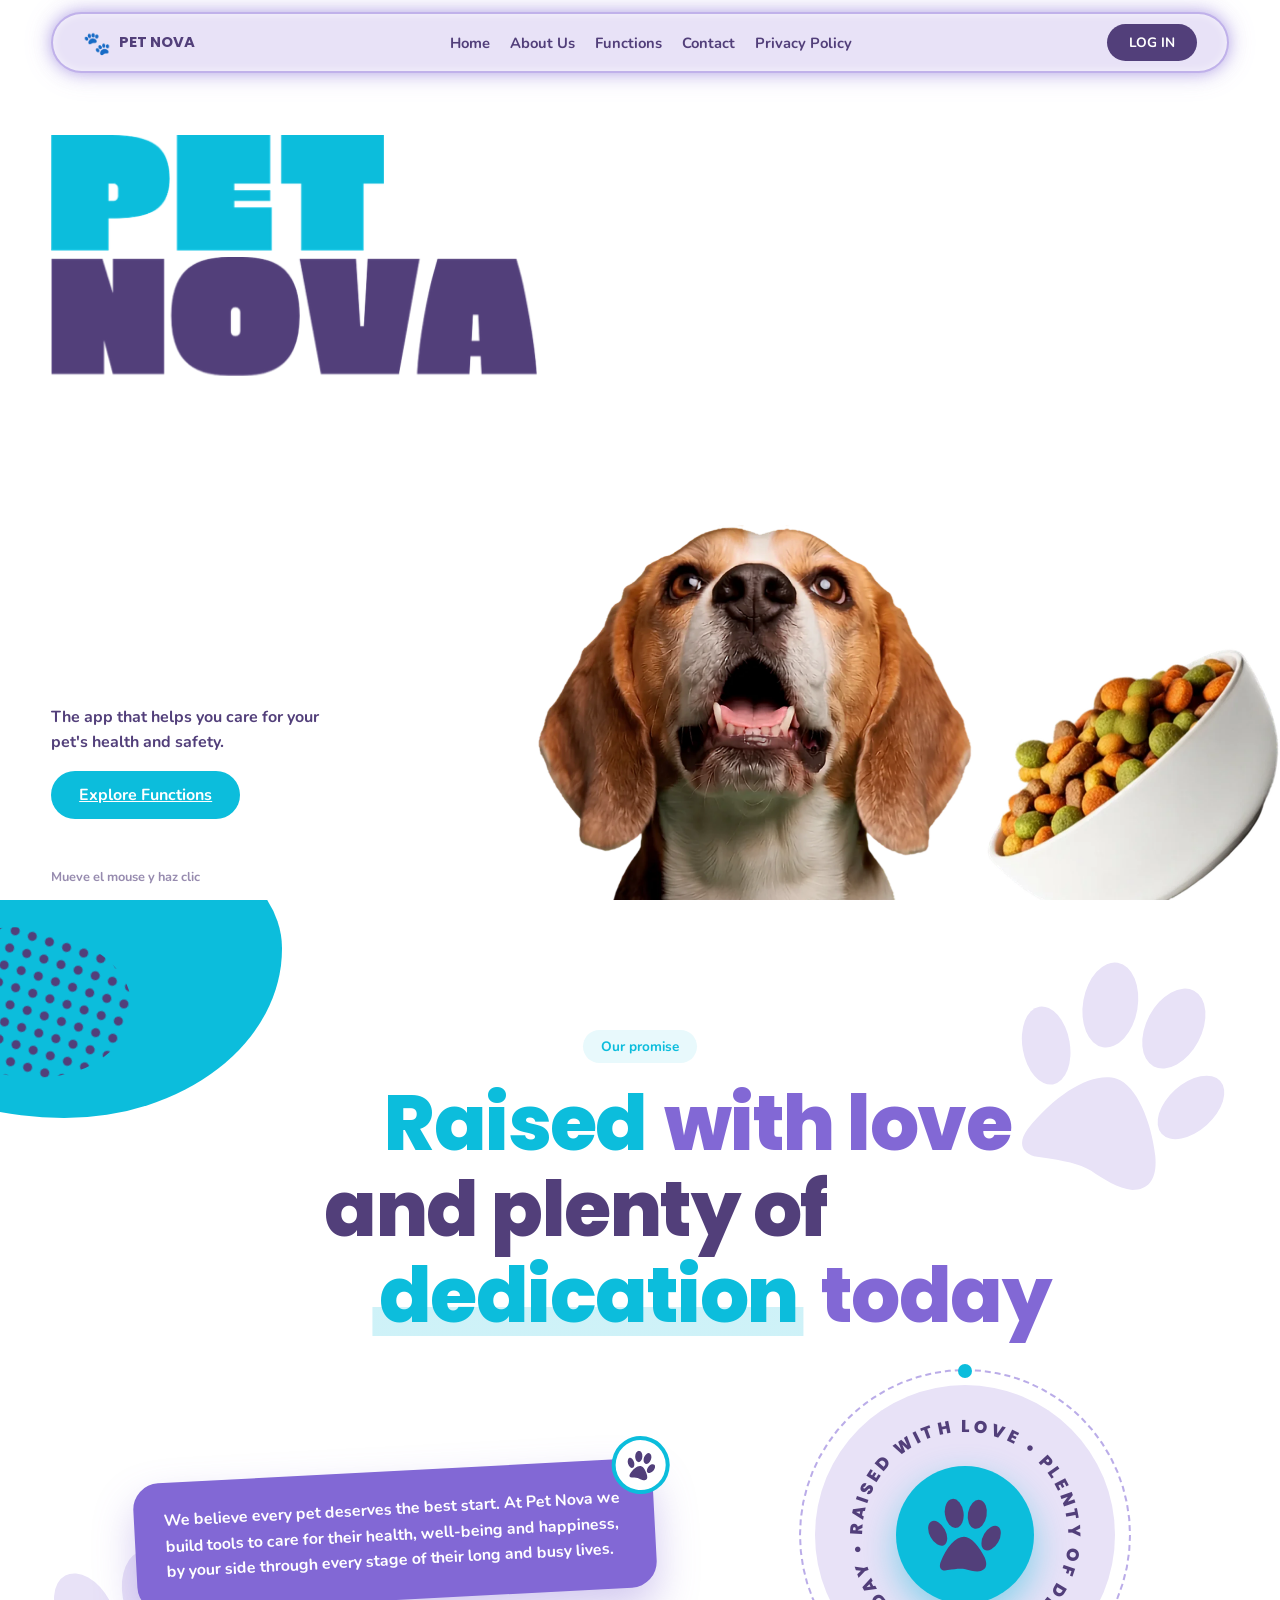
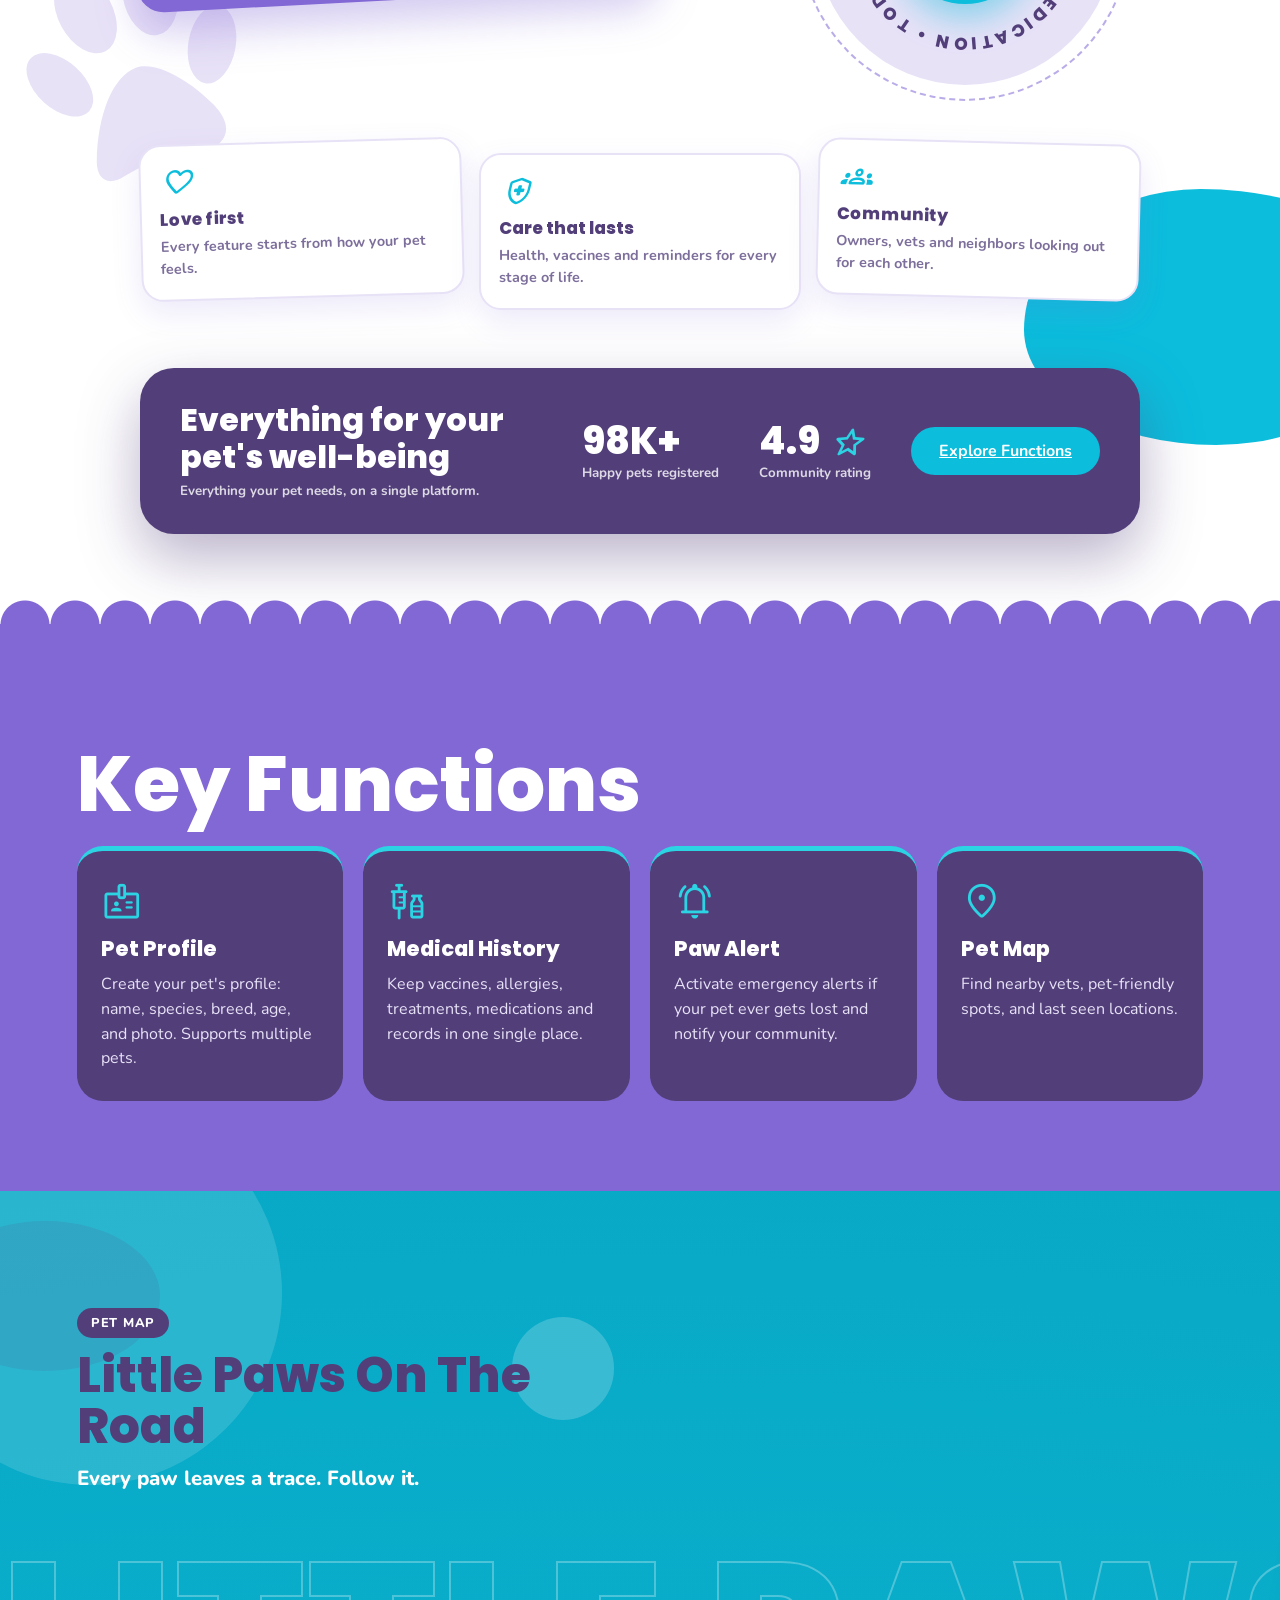
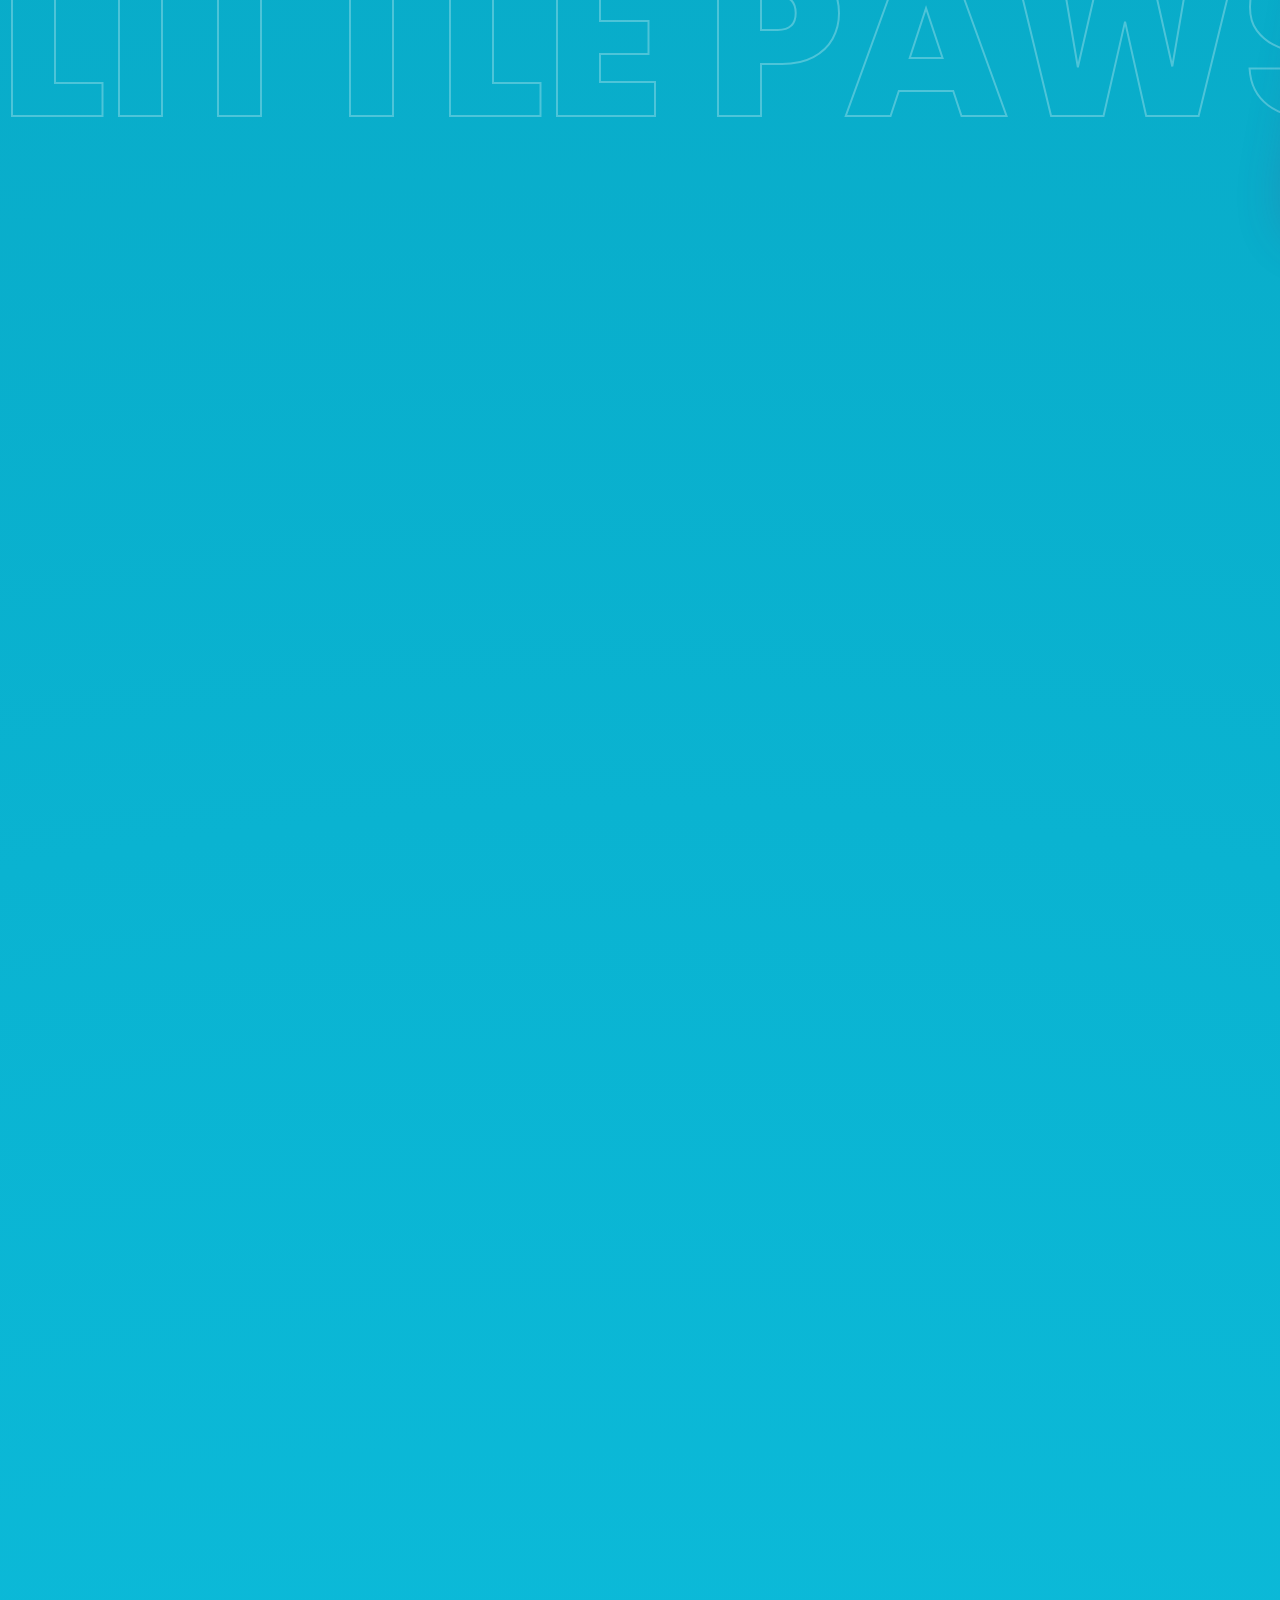
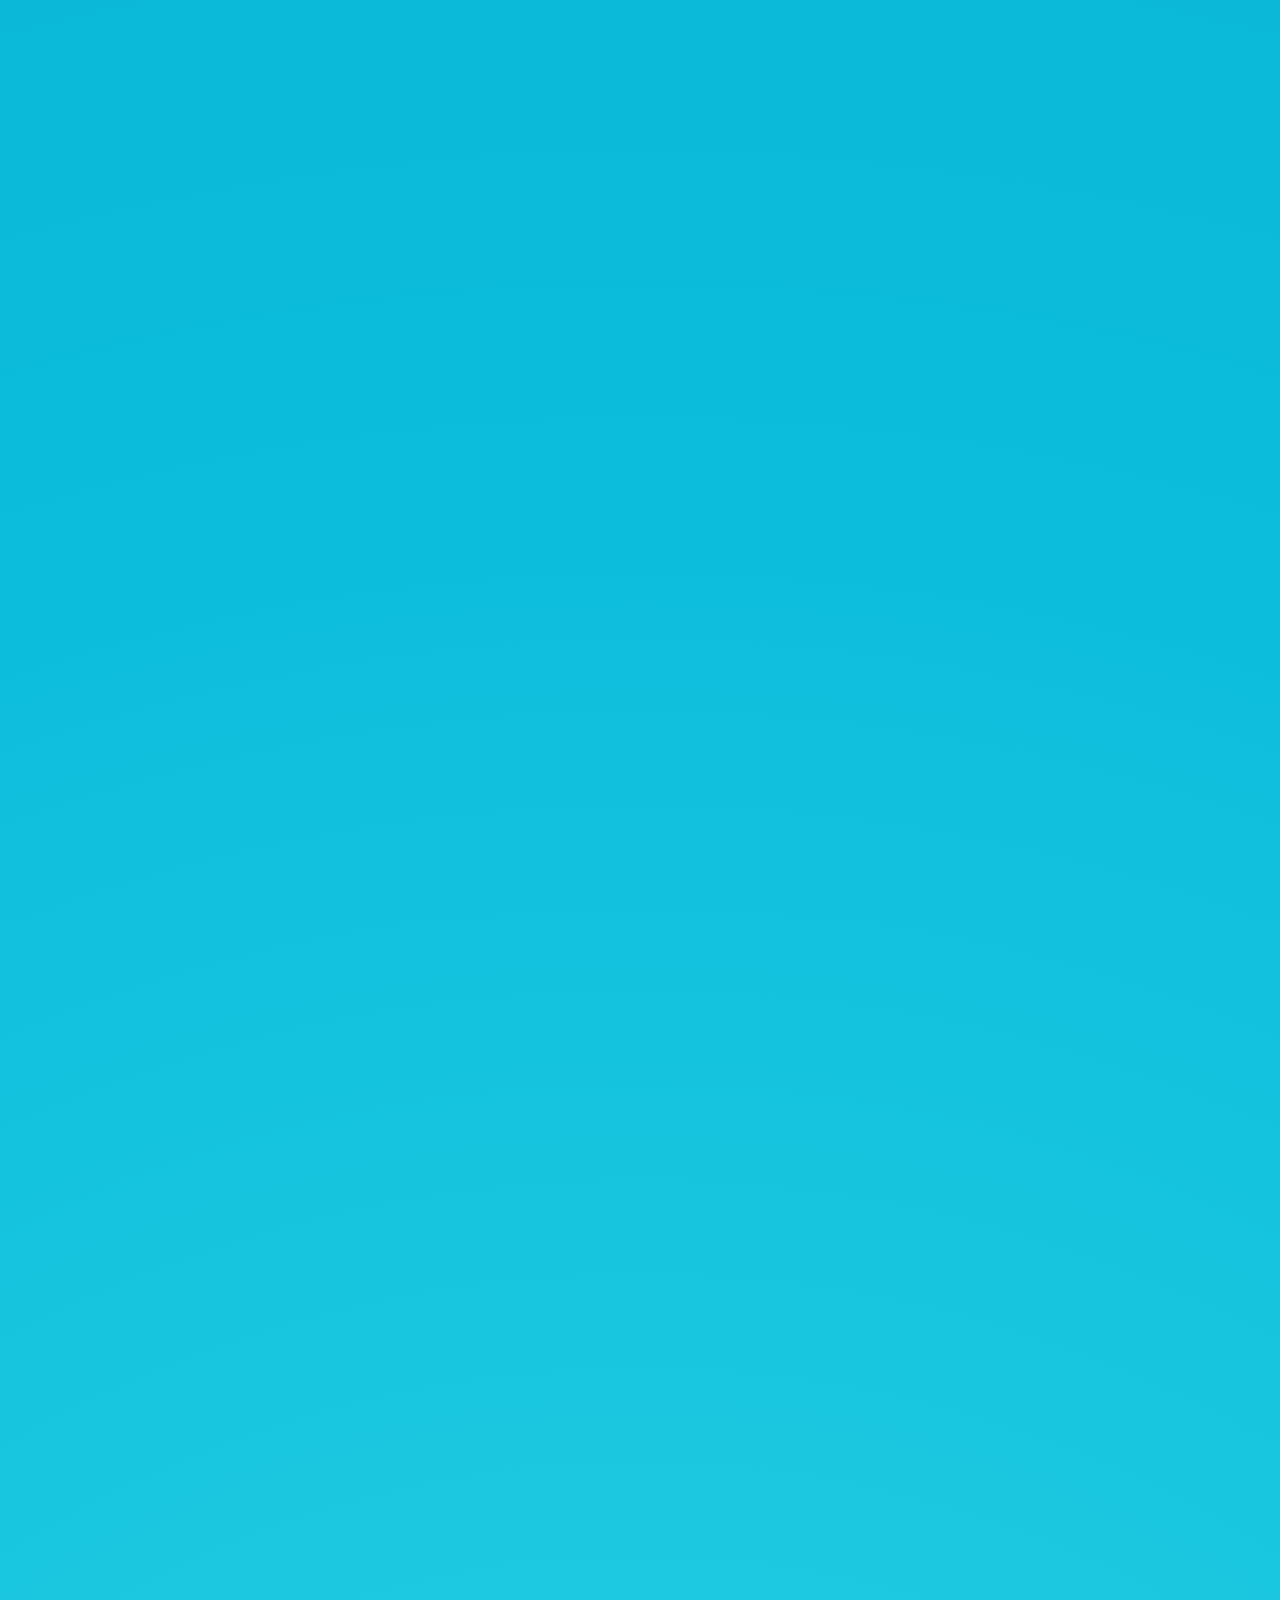
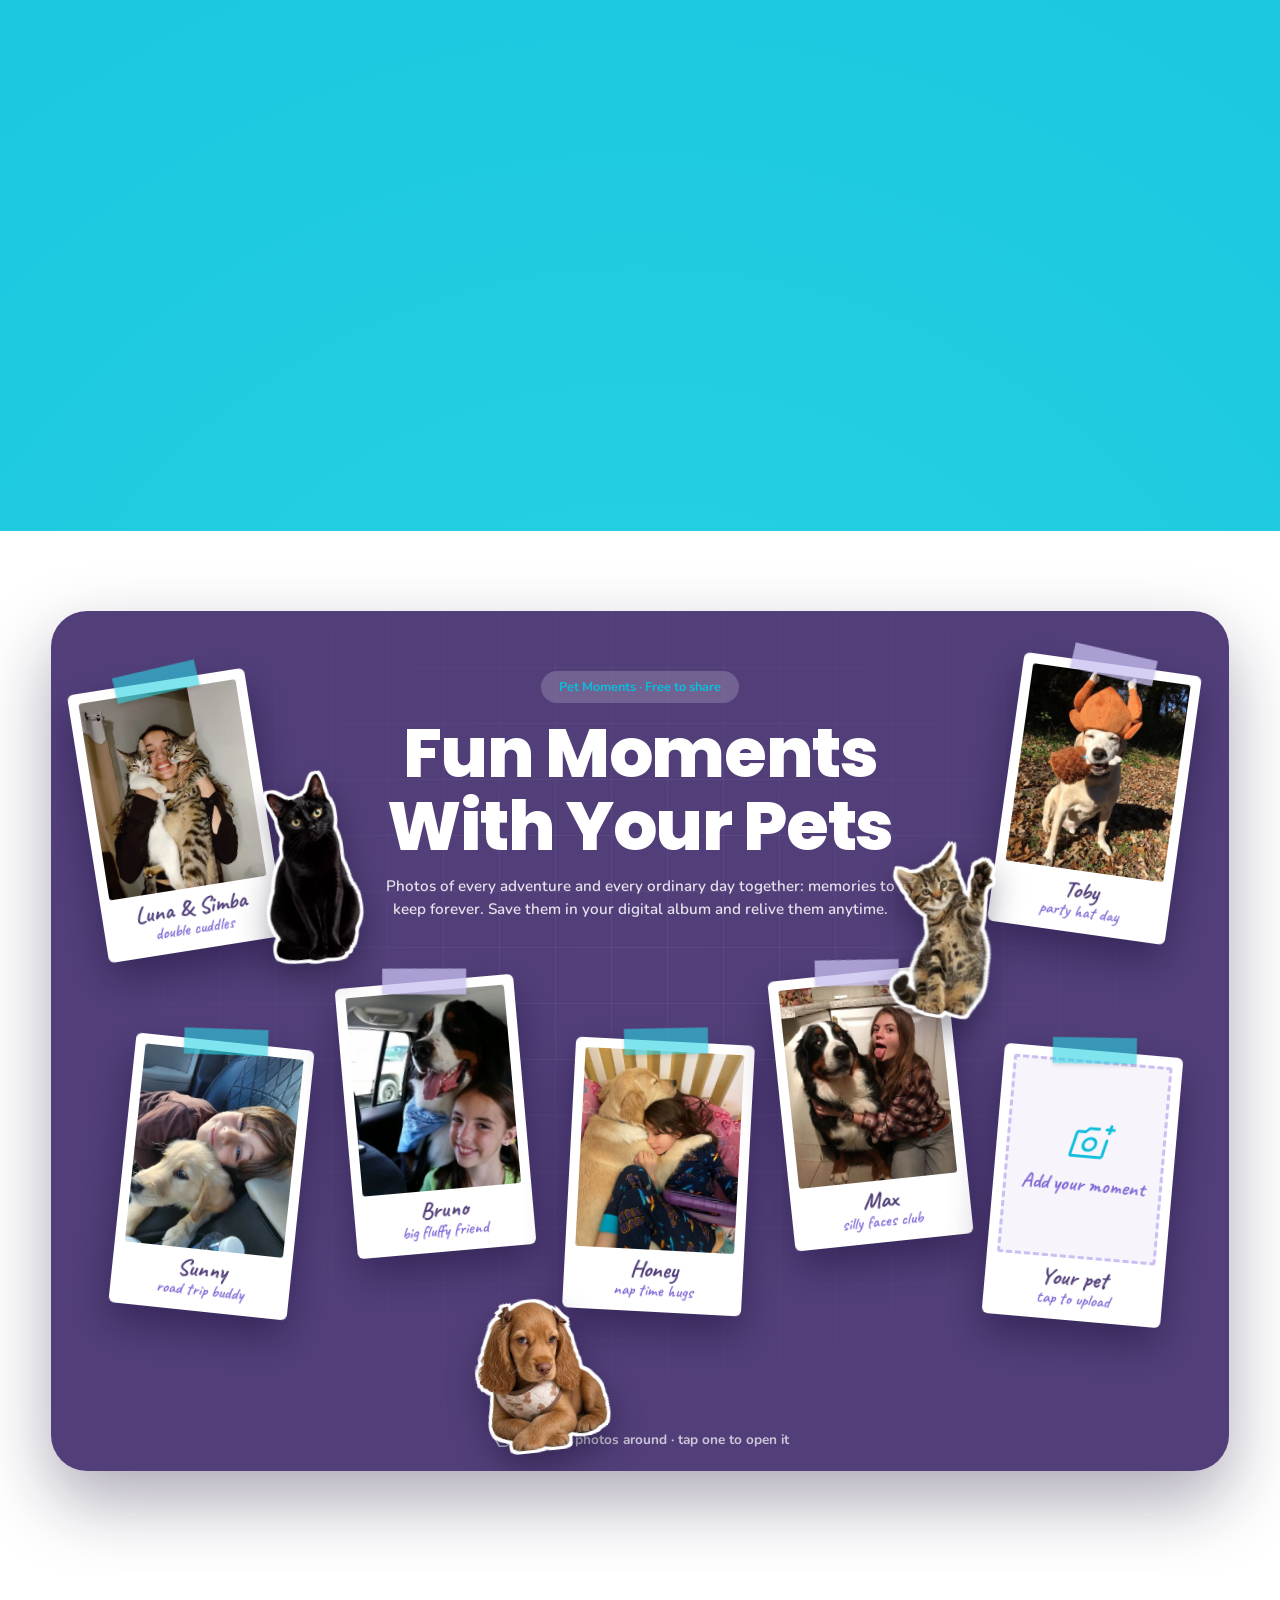
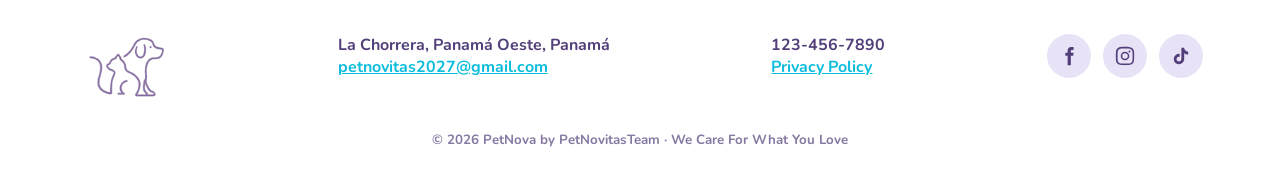
==== commit 27fff086: "yes" ====
--- a/index.html
+++ b/index.html
@@ -1,31 +1,59 @@
 <!DOCTYPE html>
+<!--
+  PET NOVA — index.html
+  ESTRUCTURA: <head> (fuentes y CSS) · <header> (menú) · <main> (todas las secciones)
+              · <footer> (pie de página) · <script> (JavaScript)
+  PÁGINAS: cada <section> tiene data-p="..." con la página donde aparece.
+  Al tocar el menú cambia el # de la URL; codigos/script.js lo guarda en
+  <body data-page="..."> y el CSS oculta las secciones de otras páginas.
+-->
 <html lang="es">
+<!-- HEAD: título, fuentes de Google y hoja de estilos -->
 <head>
 <meta charset="UTF-8">
 <meta name="viewport" content="width=device-width, initial-scale=1, viewport-fit=cover">
 <title>Pet Nova — We Care For What You Love</title>
 <link rel="preconnect" href="https://fonts.googleapis.com">
 <link rel="preconnect" href="https://fonts.gstatic.com" crossorigin>
-<link href="https://fonts.googleapis.com/css2?family=Poppins:wght@600;800&family=Nunito:wght@400;700&family=Material+Symbols+Rounded:opsz,wght,FILL,GRAD@24,500,0,0&display=swap" rel="stylesheet">
-<link rel="stylesheet" href="Style.css">
+<link href="https://fonts.googleapis.com/css2?family=Caveat:wght@600;700&family=Poppins:wght@600;800&family=Nunito:wght@400;700&family=Material+Symbols+Rounded:opsz,wght,FILL,GRAD@24,500,0,0&display=swap" rel="stylesheet">
+<link rel="stylesheet" href="codigos/style.css">
 </head>
 <body data-page="home">
+<!-- ============================================================
+     HEADER / NAVBAR — logo, enlaces del menú y botón LOG IN
+     ============================================================ -->
 <header class="nav">
-  <a class="logo" href="#home"><img src="images/logo-pet-nova.png" alt="Pet Nova">PET NOVA</a>
+  <a class="logo" href="#home"><img src="img pet/logo-pet-nova-transparente.png" alt="Pet Nova">PET NOVA</a>
   <ul><li><a href="#home" title="Home"><span class="ms">home</span><span class="lb">Home</span></a></li><li><a href="#about" title="About Us"><span class="ms">person</span><span class="lb">About Us</span></a></li><li><a href="#functions" title="Functions"><span class="ms">medical_services</span><span class="lb">Functions</span></a></li><li><a href="#contact" title="Contact"><span class="ms">chat_bubble</span><span class="lb">Contact</span></a></li><li><a href="#privacy" title="Privacy Policy"><span class="ms">shield</span><span class="lb">Privacy Policy</span></a></li></ul>
   <a class="btn dk" href="#login" style="padding:9px 22px;font-size:.85rem">LOG IN</a>
 </header>
 
+<!-- ============================================================
+     MAIN — contenido principal
+     ============================================================ -->
+<main>
+
+<!-- ############################################################
+     PÁGINA: HOME
+     ############################################################ -->
+<!-- ============================================================
+     HOME · HERO (portada): letras PET NOVA, beagle, plato
+     Las croquetas se dibujan en el <canvas id="cv"> desde script.js
+     ============================================================ -->
 <section class="hero" id="home" data-p="home">
-  <div class="sc t-pet"><img src="images/letras-pet.png" alt="Pet"></div>
-  <div class="sc t-nova"><img src="images/letras-nova.png" alt="Nova"></div>
-  <div class="sc dog"><img src="images/beagle-mirando-hacia-arriba.webp" alt="Beagle mirando hacia arriba"></div>
-  <div class="sc bowl" id="bowl"><img src="images/plato-croquetas.webp" alt=""></div>
+  <div class="sc t-pet"><img src="img pet/letras-pet.png" alt="Pet"></div>
+  <div class="sc t-nova"><img src="img pet/letras-nova.png" alt="Nova"></div>
+  <div class="sc dog"><img src="img pet/beagle-mirando-hacia-arriba.webp" alt="Beagle mirando hacia arriba"></div>
+  <div class="sc bowl" id="bowl"><img src="img pet/plato-croquetas.webp" alt=""></div>
   <canvas id="cv"></canvas>
   <div class="copy"><p>The app that helps you care for your pet's health and safety.</p><a class="btn" href="#functions">Explore Functions</a></div>
   <div class="hint">Mueve el mouse y haz clic</div>
 </section>
 
+<!-- ============================================================
+     HOME · NUESTRA PROMESA ("Raised with love")
+     Título, nota, círculo giratorio, valores y contadores
+     ============================================================ -->
 <section class="next raised" id="intro" data-p="home">
   <i class="blob b1"></i><i class="dots d1"></i><i class="dots d2"></i><i class="blob b2"></i><i class="bigpaw bp1"></i><i class="bigpaw bp2"></i>
   <div class="trail"><i style="left:5%;top:82%;--n:0;rotate:-20deg"></i><i style="left:14%;top:70%;--n:1;rotate:14deg"></i><i style="left:23%;top:80%;--n:2;rotate:-16deg"></i><i style="left:32%;top:66%;--n:3;rotate:16deg"></i><i style="left:41%;top:76%;--n:4;rotate:-14deg"></i><i style="left:50%;top:62%;--n:5;rotate:16deg"></i><i style="left:59%;top:72%;--n:6;rotate:-12deg"></i><i style="left:68%;top:58%;--n:7;rotate:14deg"></i></div>
@@ -56,28 +84,55 @@
   </div>
 </section>
 
+
+<!-- ############################################################
+     PÁGINA: ABOUT US
+     ############################################################ -->
+<!-- ============================================================
+     ABOUT · PORTADA: foto de la familia
+     ============================================================ -->
 <section class="ab-hero" id="about" data-p="about">
-  <img class="ab-bg" src="images/chica-abrazando-a-su-perro-en-el-bosque.webp" alt="Chica abrazando a su perro en el bosque"><div class="ab-shade"></div>
-  <div class="ab-hin"><h1>Our Family<br>and Paws</h1><p>More than just an app, we are guardians of your pet and a family united by our love for animals everywhere.</p></div>
+  <img class="ab-bg" src="img pet/familia-con-sus-perros.webp" alt="Familia sentada en el pasto con sus dos perros golden">
+  <div class="ab-shade"></div>
+  <span class="ab-tag"><i class="ms">favorite</i> 2 goldens · 1 big family</span>
+  <div class="ab-hin">
+    <span class="mo-badge ab-kick">About Pet Nova</span>
+    <h1><span class="ab-w" style="--w:0">Our Family</span> <span class="ab-w" style="--w:1">and Paws</span></h1>
+    <p>More than just an app, we are guardians of your pet and a family united by our love for animals everywhere.</p>
+  </div>
   <i class="ms ab-scroll">keyboard_arrow_down</i>
 </section>
+<!-- ============================================================
+     ABOUT · CONTENIDO: la familia, el EQUIPO y el botón HIGH FIVE
+     ============================================================ -->
 <section class="ab-main" data-p="about">
   <div class="two ab-r1">
-    <div class="fam-img rv"><img src="images/familia-con-su-perrito.webp" alt="Familia con su perrito"></div>
+    <div class="fam-img rv"><img src="img pet/familia-con-su-perrito.webp" alt="Familia con su perrito"></div>
     <div class="rv"><h2 class="big">The family behind Pet Nova</h2><p class="lead">Pets are family, so we build Pet Nova like we would for our own: simple, caring and always ready when you need it.</p></div>
   </div>
   <h2 class="big rv ab-mt">Meet the team</h2>
-  <div class="team"><img class="peek dach rv" src="images/perro-salchicha-asomandose.webp" alt="Perro salchicha asomándose">
+  <div class="team"><img class="peek dach rv" src="img pet/perro-salchicha-asomandose.webp" alt="Perro salchicha asomándose">
     <div class="mem rv"><div class="face" style="background:#0cbddc">OM</div><h3>Oliver Montenegro</h3><small>Pet Nova Team</small><p>Focused on turning creative ideas into practical solutions for pet owners.</p></div>
     <div class="mem rv"><div class="face" style="background:#8268d5">DA</div><h3>Danna Arjona</h3><small>Pet Nova Team</small><p>Focused on creating innovative solutions that promote responsible pet ownership.</p></div>
     <div class="mem rv"><div class="face" style="background:#523f7a">SG</div><h3>Sthefanie Gaitán</h3><small>Pet Nova Team</small><p>Motivated by collaboration and compassion to help build a smarter pet care experience.</p></div>
   </div>
   <div class="two ab-r3">
-    <div class="rv"><h2 class="big">Every high five counts</h2><p class="lead">Behind every pet there is a person who loves them. Pet Nova is here for both.</p><a class="btn" href="#contact">Say hello</a></div>
-    <img class="hand rv" src="images/mano-y-patita-chocando.webp" alt="Mano y patita chocando">
-  </div>
-</section>
-
+    <div class="rv"><h2 class="big">Every high five counts</h2><p class="lead">Behind every pet there is a person who loves them. Pet Nova is here for both.</p>
+      <div class="h5-count"><b id="h5n">12,480</b><small>high fives shared by<br>the Pet Nova family</small></div>
+      <a class="btn" href="#contact">Say hello</a></div>
+    <button class="h5 rv" id="h5" type="button" aria-label="Give a high five">
+      <span class="h5-ring"></span><span class="h5-ring r2"></span>
+      <span class="h5-disc"></span>
+      <span class="h5-art"><img src="img pet/mano-y-patita-chocando.webp" alt="Mano y patita chocando"></span>
+      <span class="h5-boom"></span>
+      <span class="h5-tip"><i class="ms">touch_app</i> Tap for a high five!</span>
+    </button>
+  </div>
+</section>
+
+<!-- ============================================================
+     HOME · KEY FUNCTIONS: 4 tarjetas de funciones
+     ============================================================ -->
 <section class="sec fn" id="keyfn" data-p="home">
   <h2 class="big rv">Key Functions</h2>
   <div class="fgrid">
@@ -88,78 +143,224 @@
   </div>
 </section>
 
+
+<!-- ############################################################
+     PÁGINA: FUNCTIONS
+     ############################################################ -->
+<!-- ============================================================
+     FUNCTIONS · INTRO: texto, botones de salto (data-go) y cachorro
+     ============================================================ -->
 <section class="svc" id="svc" data-p="functions">
   <div class="svc-in">
-    <div class="rv"><span class="rz-tag">Functions</span><h2>Everything your pet needs, in one single place</h2><p class="lead">Pet Nova is the app that helps you care for, connect, and celebrate every moment with your best friend.</p><a class="btn" href="#contact">Get started</a></div>
-    <div class="svc-art rv"><i class="sblob"></i><img src="images/cachorro-cocker.webp" alt="Cachorro cocker"></div>
-  </div>
-</section>
-<section class="sec info" data-p="functions">
+    <div class="rv"><span class="rz-tag">Functions</span><h2>Everything your pet needs, in one single place</h2><p class="lead">Pet Nova is the app that helps you care for, connect, and celebrate every moment with your best friend.</p>
+      <div class="fn-jump">
+        <button type="button" data-go="fn-info"><i class="ms">vaccines</i>Info</button>
+        <button type="button" data-go="fn-cal"><i class="ms">calendar_month</i>Calendar</button>
+        <button type="button" data-go="fn-alert"><i class="ms">notifications_active</i>Paw Alert</button>
+        <button type="button" data-go="fn-map"><i class="ms">location_on</i>Pet Map</button>
+        <button type="button" data-go="fn-moments"><i class="ms">photo_library</i>Pet Moments</button>
+      </div></div>
+    <div class="svc-art rv"><i class="sblob"></i><img src="img pet/cachorro-cocker.webp" alt="Cachorro cocker">
+      <div class="svc-fl s1"><i class="ms">verified</i><div><b>Vaccines</b><small>Up to date</small></div></div>
+      <div class="svc-fl s2"><i class="ms">cake</i><div><b>Coco turns 1</b><small>in 3 days</small></div></div>
+      <div class="svc-fl s3"><i class="ms">favorite</i><div><b>Health score</b><small>98 / 100</small></div></div>
+    </div>
+  </div>
+</section>
+<!-- ============================================================
+     FUNCTIONS · 01 INFO: historial médico
+     ============================================================ -->
+<section class="sec info" id="fn-info" data-p="functions">
   <div class="two">
     <div class="clip rv"><h4>Organized for you</h4><ul><li style="--k:0"><i class="ms">vaccines</i>Vaccines</li><li style="--k:1"><i class="ms">coronavirus</i>Allergies</li><li style="--k:2"><i class="ms">medication</i>Medication records</li><li style="--k:3"><i class="ms">history</i>Medical history</li><li style="--k:4"><i class="ms">sticky_note_2</i>Important notes</li></ul></div>
-    <div class="rv"><h2 class="big">Info</h2><p class="lead">Keep your pet health history always within reach. Check vaccines, allergies, treatments, medications, and medical records in one single place whenever you need them.</p></div>
-  </div>
-  <img class="lie" src="images/beagle-asomandose.webp" alt="Beagle asomándose">
-</section>
-<section class="sec care" data-p="functions">
+    <div class="rv"><span class="fn-no">01 — Medical info</span><h2 class="big">Info</h2><p class="lead">Keep your pet health history always within reach. Check vaccines, allergies, treatments, medications, and medical records in one single place whenever you need them.</p></div>
+  </div>
+  <img class="lie" src="img pet/beagle-asomandose.webp" alt="Beagle asomándose">
+</section>
+<!-- ============================================================
+     FUNCTIONS · 02 CALENDARIO con recordatorios (días creados en script.js)
+     ============================================================ -->
+<section class="sec care" id="fn-cal" data-p="functions">
   <div class="two">
-    <div class="rv"><h2 class="big">Smart Care Calendar</h2><p class="lead">Never miss a care detail. Receive reminders for vaccines, vet visits, medications and every important moment of your best friend.</p><a class="btn" href="#contact">Start now</a></div>
-    <div class="calwrap rv"><div class="cal"><h4>October 2026</h4><div class="days" id="days"></div></div><img class="dogside" src="images/perrito-con-calendario.webp" alt="Perrito con calendario"><div class="rem" style="left:-4%;top:34%"><span class="avat" style="background-image:url(images/perrito-toalla.webp)"></span> Bath Day · 17th</div><div class="rem" style="right:2%;top:-14px;animation-delay:-1.4s;background:var(--cy)"><span class="ms">stethoscope</span> Vet · 22nd</div><div class="rem" style="left:10%;bottom:-8px;animation-delay:-2.3s"><span class="ms">vaccines</span> Vaccine · 30th</div></div>
-  </div>
-</section>
-
-<section class="sec pawal" data-p="functions">
+    <div class="rv"><span class="fn-no">02 — Reminders</span><h2 class="big">Smart Care Calendar</h2><p class="lead">Never miss a care detail. Receive reminders for vaccines, vet visits, medications and every important moment of your best friend.</p><a class="btn" href="#contact">Start now</a></div>
+    <div class="calwrap rv"><div class="cal"><h4>October 2026</h4><div class="days" id="days"></div></div><img class="dogside" src="img pet/perrito-con-calendario.webp" alt="Perrito con calendario"><div class="rem" style="left:-4%;top:34%"><span class="avat" style="background-image:url('img pet/perrito-toalla.webp')"></span> Bath Day · 17th</div><div class="rem" style="right:2%;top:-14px;animation-delay:-1.4s;background:var(--cy)"><span class="ms">stethoscope</span> Vet · 22nd</div><div class="rem" style="left:10%;bottom:-8px;animation-delay:-2.3s"><span class="ms">vaccines</span> Vaccine · 30th</div></div>
+  </div>
+</section>
+
+<!-- ============================================================
+     FUNCTIONS · 03 PAW ALERT: demo de alerta de mascota perdida
+     ============================================================ -->
+<section class="sec pawal" id="fn-alert" data-p="functions">
   <div class="two">
-    <div class="rv"><h2 class="big">Paw Alert</h2><p class="lead">If your pet ever gets lost, activate an emergency alert. Your community is notified right away and sees the last recorded location.</p><a class="btn dk" href="#contact">Learn more</a></div>
-    <div class="pa-art rv"><i class="pabg"></i><div class="bell"><i class="ms">notifications_active</i></div>
-      <div class="phone"><div class="nt" style="--k:0"><i class="ms">pets</i><div><b>Paw Alert</b><small>Together we bring him back home</small></div></div><div class="nt" style="--k:1"><i class="ms">location_on</i><div><b>Last seen</b><small>Near Parque Sandalo · 4 min ago</small></div></div><div class="nt" style="--k:2"><i class="ms">groups</i><div><b>12 neighbors</b><small>are helping to look for him</small></div></div></div></div>
-  </div>
-</section>
-<section class="sec phonemap" data-p="functions">
+    <div class="rv"><span class="fn-no">03 — Emergencies</span><h2 class="big">Paw Alert</h2><p class="lead">If your pet ever gets lost, activate an emergency alert. Your community is notified right away and sees the last recorded location.</p><button class="btn dk pa-try" id="pabtn" type="button"><i class="ms">campaign</i> Try Paw Alert</button><small class="pa-demo">Demo: nothing is sent, it only shows how it works.</small></div>
+    <div class="pa-art rv" id="paart"><i class="pabg"></i><i class="pa-wave"></i><i class="pa-wave w2"></i><i class="pa-wave w3"></i><div class="bell"><i class="ms">notifications_active</i></div>
+      <div class="phone"><span class="pa-status"><i></i> Alert active</span><div class="nt" style="--k:0"><i class="ms">pets</i><div><b>Paw Alert</b><small>Together we bring him back home</small></div></div><div class="nt" style="--k:1"><i class="ms">location_on</i><div><b>Last seen</b><small>Near Parque Sandalo · 4 min ago</small></div></div><div class="nt" style="--k:2"><i class="ms">groups</i><div><b>12 neighbors</b><small>are helping to look for him</small></div></div></div></div>
+  </div>
+</section>
+<!-- ============================================================
+     FUNCTIONS · 04 PET MAP (UBICACIÓN): celular con el mapa
+     ============================================================ -->
+<section class="sec phonemap" id="fn-map" data-p="functions">
   <div class="pm-in">
-    <div class="pm-t rv"><h2 class="big">Little Paws On The Road</h2><p class="lead">Explore an interactive map with the best places for your pet. Find veterinarians, parks, hotels, shops, and other pet-friendly spaces based on your current location right now.</p><a class="btn dk" href="#contact">Find nearby</a></div>
-    <div class="pm-art rv"><img src="images/celular-con-el-mapa-de-mascotas.webp" alt="Celular con el mapa de mascotas"></div>
-  </div>
-</section>
+    <div class="pm-t rv"><span class="fn-no">04 — Pet Map</span><h2 class="big">Little Paws On The Road</h2><p class="lead">Explore an interactive map with the best places for your pet. Find veterinarians, parks, hotels, shops, and other pet-friendly spaces based on your current location right now.</p><a class="btn dk" href="#contact">Find nearby</a></div>
+    <div class="pm-art rv"><img src="img pet/celular-con-el-mapa-de-mascotas.webp" alt="Celular con el mapa de mascotas"></div>
+  </div>
+</section>
+<!-- ============================================================
+     FUNCTIONS · 05 PET MOMENTS — CARRUSEL
+     .story = carrusel tipo historias (cambia solo cada 4 s)
+     .fmo-strip = tira de fotos que se mueve sola (infinita)
+     ============================================================ -->
+<section class="sec fmo" id="fn-moments" data-p="functions">
+  <div class="fmo-in">
+    <div class="fmo-t rv"><span class="fn-no">05 — Pet Moments</span><h2 class="big">Your pet's story, one moment at a time</h2>
+      <p class="lead">Photos of every adventure and every ordinary day together: memories to keep forever. Watch them like stories and share them with the people you love.</p>
+      <ul class="fmo-list">
+        <li style="--k:0"><i class="ms">photo_library</i><div><b>Digital album</b><small>Every photo saved by pet and by date.</small></div></li>
+        <li style="--k:1"><i class="ms">auto_stories</i><div><b>Pet stories</b><small>Relive the best moments, one tap at a time.</small></div></li>
+        <li style="--k:2"><i class="ms">group</i><div><b>Share with family</b><small>Everyone at home can add photos.</small></div></li>
+        <li style="--k:3"><i class="ms">cake</i><div><b>Birthday memories</b><small>A surprise album on their special day.</small></div></li>
+      </ul></div>
+    <div class="fmo-art rv">
+      <i class="fmo-blob"></i>
+      <div class="story" id="story" tabindex="0" aria-label="Pet Moments stories: tap the right side for the next photo">
+        <div class="st-bars"><i><b></b></i><i><b></b></i><i><b></b></i><i><b></b></i><i><b></b></i><i><b></b></i></div>
+        <div class="st-head"><span class="st-av"><i class="ms">pets</i></span><b id="stn">Luna &amp; Simba</b><small id="stt">2h</small></div>
+        <div class="st-imgs"><img src="img pet/momento-abrazo-de-gatitos.webp" alt="Chica abrazando a sus dos gatos atigrados" data-n="Luna &amp; Simba" data-t="2h" class="on"><img src="img pet/momento-golden-en-el-carro.webp" alt="Niño con su cachorro golden en el carro" data-n="Sunny" data-t="5h"><img src="img pet/momento-perrito-con-gorro.webp" alt="Perro con gorro de pavo" data-n="Toby" data-t="8h"><img src="img pet/momento-siesta-con-golden.webp" alt="Niña dormida abrazada a su golden" data-n="Honey" data-t="12h"><img src="img pet/momento-boyero-en-el-carro.webp" alt="Niña con su boyero de Berna en el carro" data-n="Bruno" data-t="1d"><img src="img pet/momento-boyero-en-la-cocina.webp" alt="Chica con su boyero de Berna en la cocina" data-n="Max" data-t="2d"></div>
+        <button class="st-nav st-prev" type="button" aria-label="Previous photo"></button><button class="st-nav st-next" type="button" aria-label="Next photo"></button>
+        <div class="st-foot"><span>Send a message...</span><button type="button" class="st-like" id="stlike" aria-label="Like"><i class="ms">favorite</i></button><i class="ms">send</i></div>
+      </div>
+      <div class="fmo-tip"><i class="ms">touch_app</i> Tap the photo</div>
+    </div>
+  </div>
+  <div class="fmo-strip" aria-hidden="true"><div class="fmo-track"><img src="img pet/momento-abrazo-de-gatitos.webp" alt=""><img src="img pet/momento-golden-en-el-carro.webp" alt=""><img src="img pet/momento-perrito-con-gorro.webp" alt=""><img src="img pet/momento-siesta-con-golden.webp" alt=""><img src="img pet/momento-boyero-en-el-carro.webp" alt=""><img src="img pet/momento-boyero-en-la-cocina.webp" alt=""><img src="img pet/familia-con-sus-perros.webp" alt=""><img src="img pet/momento-abrazo-de-gatitos.webp" alt=""><img src="img pet/momento-golden-en-el-carro.webp" alt=""><img src="img pet/momento-perrito-con-gorro.webp" alt=""><img src="img pet/momento-siesta-con-golden.webp" alt=""><img src="img pet/momento-boyero-en-el-carro.webp" alt=""><img src="img pet/momento-boyero-en-la-cocina.webp" alt=""><img src="img pet/familia-con-sus-perros.webp" alt=""></div></div>
+</section>
+
+<!-- ############################################################
+     PÁGINA: HOME (continúa)
+     ############################################################ -->
+<!-- ============================================================
+     HOME · LITTLE PAWS ON THE ROAD — MAPA / UBICACIÓN animado
+     El pin cae sobre el gato y viaja al mapa (roadUpdate() en script.js)
+     ============================================================ -->
 <section class="road" id="road" data-p="home">
   <div class="road-in">
-    <div class="r-bg"></div>
-    <div class="r-copy"><h2>Little Paws On The Road</h2><p class="r-sub">See the world through their eyes.</p></div>
-    <div class="r-cat"><div class="cam"><img src="images/gatito-saludando-con-la-patita.webp" alt="Gatito saludando con la patita"><i class="eye e1"></i><i class="eye e2"></i><b class="ep" id="ep"></b></div></div>
-    <div class="r-map">
-      <div><h2 class="big">Find the best places for your pet</h2><p class="lead" style="margin-bottom:22px">Explore an interactive map with veterinarians, parks, hotels and shops near your current location.</p><a class="btn dk" href="#contact">Find nearby</a></div>
-      <div class="mapcard"><span class="ms pin">location_on</span>
-        <div class="chip" style="left:8%;top:12%"><span class="ms">local_hospital</span> Veterinaria Melo Pet &amp; Garden</div>
-        <div class="chip" style="right:6%;top:58%;animation-delay:-1s"><span class="ms">storefront</span> Plaza Pompeya</div>
-        <div class="chip" style="left:10%;bottom:8%;animation-delay:-2s"><span class="ms">park</span> Parque Sandalo</div><small class="mcap">Map · Powered by Mapify</small></div>
-    </div>
-  </div>
-</section>
-
+    <div class="r-bgtxt" aria-hidden="true"><span>LITTLE PAWS · ON THE ROAD · LITTLE PAWS · ON THE ROAD ·</span></div>
+    <i class="r-dot d1"></i><i class="r-dot d2"></i><i class="r-dot d3"></i>
+    <div class="r-copy"><span class="r-step">Pet Map</span><h2>Little Paws On The Road</h2><p class="r-sub">Every paw leaves a trace. Follow it.</p></div>
+    <div class="r-trail" id="rtrail" aria-hidden="true"></div>
+    <i class="r-shadow"></i>
+    <img class="r-cat" id="rcat" src="img pet/gato-blanco-y-negro-sentado.webp" alt="Gato blanco y negro sentado">
+    <div class="r-map" id="rmap"><div class="mapcard">
+      <svg class="r-route" viewBox="0 0 100 100" preserveAspectRatio="none" aria-hidden="true"><path d="M39 52 C34 40 30 30 22 22"/></svg>
+      <div class="chip" style="left:8%;top:12%;--c:0"><span class="ms">local_hospital</span> Veterinaria Melo Pet &amp; Garden</div>
+      <div class="chip" style="right:6%;top:62%;animation-delay:-1s;--c:1"><span class="ms">storefront</span> Plaza Pompeya</div>
+      <div class="chip" style="left:10%;bottom:8%;animation-delay:-2s;--c:2"><span class="ms">park</span> Parque Sandalo</div>
+      <i class="r-ripple"></i><i class="r-ripple q2"></i>
+      <div class="r-info"><b>Veterinaria Melo</b><small><span class="ms">directions_walk</span> 350 m · <em>Open now</em></small></div>
+      <small class="mcap">Map · Powered by Mapify</small></div></div>
+    <svg class="r-pin" id="rpin" viewBox="0 0 100 130" aria-hidden="true"><path d="M50 128C50 128 8 84 8 48a42 42 0 1 1 84 0c0 36-42 80-42 80z" fill="#523f7a"/><circle cx="50" cy="48" r="22" fill="#2bd3e3"/></svg>
+    <div class="r-cta"><div class="r-stats"><b>120+</b><small>pet-friendly places<br>near you</small></div><div class="r-stats"><b>24/7</b><small>emergency vets<br>on the map</small></div><a class="btn dk" href="#contact">Find nearby</a></div>
+  </div>
+</section>
+
+<!-- ============================================================
+     HOME · FUN MOMENTS: polaroids que se arrastran y se abren en grande
+     ============================================================ -->
 <section class="moments" id="moments" data-p="home">
-  <div class="mo-card">
+  <div class="mo-card" id="board">
     <div class="mo-grid"></div>
-    <i class="ms mo-fl f1">pets</i><i class="ms mo-fl f2">favorite</i>
-    <div class="mo-top"><span class="mo-badge">Pet Moments · Free to share</span><h2>Fun Moments<br>With Your Pets</h2><p>Every adventure deserves to be remembered. Save photos, create a digital album and relive the most special moments with your loyal companion.</p></div>
-    <div class="mo-fan" id="fan"><article class="pc"><div class="pi" style="--im:var(--i4);--b1:#0cbddc;--b2:#0cbddc;--tc:#fff;--pill:rgba(255,255,255,.25)"><h3>Shadow</h3><small>Black cat</small><span class="rtg"><i class="ms">photo_camera</i> 1.2k</span><div class="pc-img"></div></div></article><article class="pc"><div class="pi" style="--im:var(--i0);--b1:#8268d5;--b2:#8268d5;--tc:#fff;--pill:rgba(255,255,255,.25)"><h3>Luna</h3><small>Tabby kitten</small><span class="rtg"><i class="ms">photo_camera</i> 2.4k</span><div class="pc-img"></div></div></article><article class="pc"><div class="pi" style="--im:var(--i2);--b1:#ffffff;--b2:#ffffff;--tc:#523f7a;--pill:rgba(82,63,122,.12)"><h3>Coco</h3><small>Cocker spaniel</small><span class="rtg"><i class="ms">photo_camera</i> 4.9k</span><div class="pc-img"></div></div></article><article class="pc"><div class="pi" style="--im:var(--i3);--b1:#0cbddc;--b2:#0cbddc;--tc:#fff;--pill:rgba(255,255,255,.25)"><h3>Nube</h3><small>Poodle</small><span class="rtg"><i class="ms">photo_camera</i> 3.1k</span><div class="pc-img"></div></div></article><article class="pc"><div class="pi" style="--im:var(--i1);--b1:#8268d5;--b2:#8268d5;--tc:#fff;--pill:rgba(255,255,255,.25)"><h3>Milo</h3><small>Little shih tzu</small><span class="rtg"><i class="ms">photo_camera</i> 1.8k</span><div class="pc-img"></div></div></article><article class="pc"><div class="pi" style="--im:var(--i0);--b1:#ffffff;--b2:#ffffff;--tc:#523f7a;--pill:rgba(82,63,122,.12)"><h3>Pelusa</h3><small>Tabby kitten</small><span class="rtg"><i class="ms">photo_camera</i> 980</span><div class="pc-img"></div></div></article><article class="pc"><div class="pi" style="--im:var(--i2);--b1:#0cbddc;--b2:#0cbddc;--tc:#fff;--pill:rgba(255,255,255,.25)"><h3>Rocky</h3><small>Cocker spaniel</small><span class="rtg"><i class="ms">photo_camera</i> 2.2k</span><div class="pc-img"></div></div></article><article class="pc"><div class="pi" style="--im:var(--i4);--b1:#8268d5;--b2:#8268d5;--tc:#fff;--pill:rgba(255,255,255,.25)"><h3>Mimi</h3><small>Black cat</small><span class="rtg"><i class="ms">photo_camera</i> 1.5k</span><div class="pc-img"></div></div></article><article class="pc"><div class="pi" style="--im:var(--i3);--b1:#ffffff;--b2:#ffffff;--tc:#523f7a;--pill:rgba(82,63,122,.12)"><h3>Bruno</h3><small>Poodle</small><span class="rtg"><i class="ms">photo_camera</i> 2.7k</span><div class="pc-img"></div></div></article><article class="pc"><div class="pi" style="--im:var(--i1);--b1:#0cbddc;--b2:#0cbddc;--tc:#fff;--pill:rgba(255,255,255,.25)"><h3>Kira</h3><small>Little shih tzu</small><span class="rtg"><i class="ms">photo_camera</i> 1.1k</span><div class="pc-img"></div></div></article></div>
-  </div>
-</section>
-
+    <div class="mo-top"><span class="mo-badge">Pet Moments · Free to share</span><h2>Fun Moments<br>With Your Pets</h2><p>Photos of every adventure and every ordinary day together: memories to keep forever. Save them in your digital album and relive them anytime.</p></div>
+    <figure class="pol" tabindex="0" style="--x:3%;--y:8%;--r:-9deg;--d:0"><div class="pol-in"><i class="tape"></i><img src="img pet/momento-abrazo-de-gatitos.webp" alt="Chica abrazando a sus dos gatos atigrados" draggable="false"><figcaption>Luna &amp; Simba<span>double cuddles</span></figcaption></div></figure>
+    <figure class="pol" tabindex="0" style="--x:81%;--y:6%;--r:8deg;--d:1"><div class="pol-in"><i class="tape"></i><img src="img pet/momento-perrito-con-gorro.webp" alt="Perro con gorro de pavo y un juguete" draggable="false"><figcaption>Toby<span>party hat day</span></figcaption></div></figure>
+    <figure class="pol" tabindex="0" style="--x:6%;--y:50%;--r:6deg;--d:2"><div class="pol-in"><i class="tape"></i><img src="img pet/momento-golden-en-el-carro.webp" alt="Niño recostado con su cachorro golden en el carro" draggable="false"><figcaption>Sunny<span>road trip buddy</span></figcaption></div></figure>
+    <figure class="pol" tabindex="0" style="--x:25%;--y:43%;--r:-5deg;--d:3"><div class="pol-in"><i class="tape"></i><img src="img pet/momento-boyero-en-el-carro.webp" alt="Niña con su boyero de Berna en el carro" draggable="false"><figcaption>Bruno<span>big fluffy friend</span></figcaption></div></figure>
+    <figure class="pol" tabindex="0" style="--x:44%;--y:50%;--r:3deg;--d:4"><div class="pol-in"><i class="tape"></i><img src="img pet/momento-siesta-con-golden.webp" alt="Niña dormida abrazada a su golden" draggable="false"><figcaption>Honey<span>nap time hugs</span></figcaption></div></figure>
+    <figure class="pol" tabindex="0" style="--x:62%;--y:42%;--r:-6deg;--d:5"><div class="pol-in"><i class="tape"></i><img src="img pet/momento-boyero-en-la-cocina.webp" alt="Chica sacando la lengua junto a su boyero de Berna" draggable="false"><figcaption>Max<span>silly faces club</span></figcaption></div></figure>
+    <figure class="pol add" tabindex="0" style="--x:80%;--y:51%;--r:5deg;--d:6"><div class="pol-in"><i class="tape"></i><div class="add-ph"><i class="ms">add_a_photo</i>Add your moment</div><figcaption>Your pet<span>tap to upload</span></figcaption><input type="file" accept="image/*" hidden></div></figure>
+    <img class="stk" src="img pet/tarjeta-animal-4.webp" alt="" draggable="false" style="--x:18%;--y:19%;--r:-8deg;--w:92px;--d:7">
+    <img class="stk" src="img pet/tarjeta-animal-0.webp" alt="" draggable="false" style="--x:71%;--y:27%;--r:10deg;--w:108px;--d:8">
+    <img class="stk" src="img pet/tarjeta-animal-2.webp" alt="" draggable="false" style="--x:36%;--y:79%;--r:-6deg;--w:128px;--d:9">
+    <p class="mo-hint"><i class="ms">pan_tool</i> Drag the photos around · tap one to open it</p>
+    <div class="mo-flash"></div>
+  </div>
+  <div class="mo-lb" id="molb" aria-hidden="true"><figure><button type="button" class="lb-x" aria-label="Close"><i class="ms">close</i></button><img alt=""><figcaption></figcaption></figure></div>
+</section>
+
+
+<!-- ############################################################
+     PÁGINA: CONTACT
+     ############################################################ -->
+<!-- ============================================================
+     CONTACT: tarjetas de contacto (UBICACIÓN, teléfono, correo), FORMULARIO y FAQ
+     ============================================================ -->
 <section class="sec contact" id="contact" data-p="contact">
-  <div class="two">
-    <div class="rv"><h2 class="big">Let's talk about your pets</h2><p class="lead">If you have any questions about our services or any problem, reach out to us and contact us today.</p><p>La Chorrera, Panamá Oeste, Panamá<br>123-456-7890<br>petnovitas2027@gmail.com</p></div>
-    <div class="fw rv"><img class="peek pup" src="images/cachorro-cocker.webp" alt="Cachorro descansando sobre la tarjeta"><form id="f"><input placeholder="First name" required><input placeholder="Last name"><input type="email" placeholder="Email" required><textarea rows="4" placeholder="Message"></textarea><button class="btn dk" id="fb" type="submit" style="border:0;font:inherit;font-weight:700">Send message</button></form></div>
-  </div>
-</section>
-
-<section class="sec priv" id="privacy" data-p="privacy"><img class="shake" src="images/mano-y-patita-estrechandose.webp" alt="Mano y patita estrechándose">
-  <h2 class="big rv">Privacy Policy</h2>
-  <div class="rv"><h3>What we collect</h3><p>Your name, email, and the information you add about your pets (profile, vaccines, medical records and last seen locations).</p>
-  <h3>How we use it</h3><p>To run the app: show your pet's history, send care reminders, activate Paw Alerts and show nearby services on the map. We never sell your data.</p>
-  <h3>Your rights</h3><p>You can ask to see, correct or delete your information at any time by writing to petnovitas2027@gmail.com.</p>
-  <p style="margin-top:14px;opacity:.6;font-size:.85rem">Sample text: review it before publishing.</p></div>
-</section>
-
+  <i class="ct-blob b1"></i><i class="ct-blob b2"></i>
+  <div class="ct-in">
+    <div class="ct-l rv">
+      <span class="mo-badge">Contact</span>
+      <h2 class="big">Let's talk about your pets</h2>
+      <p class="lead">If you have any questions about our services or any problem, reach out to us and contact us today.</p>
+      <div class="ct-cards">
+        <a class="ct-card" href="https://www.google.com/maps/search/La+Chorrera,+Panam%C3%A1+Oeste" target="_blank" rel="noopener"><i class="ms">location_on</i><div><small>Visit us</small><b>La Chorrera, Panamá Oeste, Panamá</b></div></a>
+        <a class="ct-card" href="tel:1234567890"><i class="ms">call</i><div><small>Call us</small><b>123-456-7890</b></div></a>
+        <a class="ct-card" href="mailto:petnovitas2027@gmail.com"><i class="ms">mail</i><div><small>Write to us</small><b>petnovitas2027@gmail.com</b></div></a>
+      </div>
+      <p class="ct-resp"><i class="ms">schedule</i> We usually reply in less than 24 hours</p>
+    </div>
+    <div class="fw rv"><img class="peek pup" src="img pet/cachorro-cocker.webp" alt="Cachorro descansando sobre la tarjeta">
+      <form id="f">
+        <h3>Send us a message</h3>
+        <div class="ct-topics" id="ctt"><button type="button" class="on">General question</button><button type="button">Problem with the app</button><button type="button">Partnership</button></div>
+        <div class="ct-row"><input id="fn1" placeholder="First name" required><input placeholder="Last name"></div>
+        <input type="email" placeholder="Email" required>
+        <input placeholder="Your pet's name (optional)">
+        <textarea rows="4" placeholder="Message"></textarea>
+        <button class="btn dk" id="fb" type="submit"><i class="ms">send</i> Send message</button>
+        <div class="ct-ok" id="ctok"><span class="ct-okic"><i class="ms">pets</i></span><b>Message sent!</b><p id="ctmsg">Thanks! We'll get back to you very soon.</p><button type="button" class="btn" id="ctnew">Send another</button></div>
+      </form></div>
+  </div>
+  <div class="faq rv">
+    <h3>Frequently asked questions</h3>
+    <details><summary>Is Pet Nova free?<i class="ms">add</i></summary><p>Yes. You can create your account, add your pets and use the main functions for free.</p></details>
+    <details><summary>Can I add more than one pet?<i class="ms">add</i></summary><p>Of course! Each pet gets its own profile, medical history, calendar and photo album.</p></details>
+    <details><summary>How does Paw Alert work?<i class="ms">add</i></summary><p>If your pet gets lost, you activate the alert. People of the Pet Nova community near you get a notification with your pet's photo and last seen location.</p></details>
+    <details><summary>Is my information safe?<i class="ms">add</i></summary><p>We never sell your data. Read our <a href="#privacy">Privacy Policy</a> to see what we collect and how we use it.</p></details>
+  </div>
+</section>
+
+
+<!-- ############################################################
+     PÁGINA: PRIVACY POLICY
+     ############################################################ -->
+<!-- ============================================================
+     PRIVACY POLICY: resumen, índice lateral y 6 secciones
+     ============================================================ -->
+<section class="sec priv" id="privacy" data-p="privacy">
+  <div class="pv-hero">
+    <div class="rv"><span class="mo-badge pv-badge">Privacy Policy</span><h2 class="big">Your pet's data is safe with us</h2><p class="lead">We only collect what we need to care for your pet, and you are always in control.</p><small class="pv-upd"><i class="ms">update</i> Last updated: November 2026</small></div>
+    <div class="pv-art rv"><span class="pv-disc"></span><img src="img pet/mano-y-patita-estrechandose.webp" alt="Mano y patita estrechándose"><span class="pv-lock"><i class="ms">lock</i></span></div>
+  </div>
+  <div class="pv-sum">
+    <div class="pv-card rv"><i class="ms">block</i><b>We never sell your data</b><small>Not to advertisers, not to anyone.</small></div>
+    <div class="pv-card rv"><i class="ms">toggle_on</i><b>You're in control</b><small>See, edit or delete your info anytime.</small></div>
+    <div class="pv-card rv"><i class="ms">share_location</i><b>Shared only when you choose</b><small>Like when you activate a Paw Alert.</small></div>
+  </div>
+  <div class="pv-body">
+    <nav class="pv-toc" id="pvtoc"><button type="button" data-go="pv-1" class="on"><span>01</span>What we collect</button><button type="button" data-go="pv-2"><span>02</span>How we use it</button><button type="button" data-go="pv-3"><span>03</span>Who can see it</button><button type="button" data-go="pv-4"><span>04</span>How we protect it</button><button type="button" data-go="pv-5"><span>05</span>Your rights</button><button type="button" data-go="pv-6"><span>06</span>Contact us</button></nav>
+    <div class="pv-secs"><article class="pv-s rv" id="pv-1"><span class="pv-n">01</span><div><h3><i class="ms">inventory_2</i>What we collect</h3><p>Your name, email, and the information you add about your pets: profile, photos, vaccines, medical records and last seen locations.</p></div></article><article class="pv-s rv" id="pv-2"><span class="pv-n">02</span><div><h3><i class="ms">tune</i>How we use it</h3><p>To run the app: show your pet's history, send care reminders, activate Paw Alerts and show nearby services on the map.</p></div></article><article class="pv-s rv" id="pv-3"><span class="pv-n">03</span><div><h3><i class="ms">share_location</i>Who can see it</h3><p>Your information is private. When you activate a Paw Alert, people of the community near you can see your pet's photo and last seen location until you turn the alert off.</p></div></article><article class="pv-s rv" id="pv-4"><span class="pv-n">04</span><div><h3><i class="ms">lock</i>How we protect it</h3><p>Your account is protected with a password and your information travels through secure connections. Only the Pet Nova team can access it to help you.</p></div></article><article class="pv-s rv" id="pv-5"><span class="pv-n">05</span><div><h3><i class="ms">verified_user</i>Your rights</h3><p>You can ask to see, correct or delete your information at any time. You can also delete your account whenever you want.</p></div></article><article class="pv-s rv" id="pv-6"><span class="pv-n">06</span><div><h3><i class="ms">mail</i>Contact us</h3><p>Questions about your privacy? Write to us at petnovitas2027@gmail.com and we will answer you.</p></div></article>
+      <p class="pv-note"><i class="ms">info</i> Sample text: review it with a professional before publishing.</p>
+    </div>
+  </div>
+</section>
+
+
+<!-- ############################################################
+     PÁGINA: LOGIN
+     ############################################################ -->
+<!-- ============================================================
+     LOGIN: gato que sigue el cursor y formulario (sin menú ni footer)
+     ============================================================ -->
 <section class="login" id="login" data-p="login">
   <div class="lg-bg"></div>
   <div class="lg-in">
@@ -193,15 +394,24 @@
     </form>
   </div>
 </section>
+</main>
+<!-- FIN DEL MAIN -->
+
+<!-- ============================================================
+     FOOTER — logo, dirección, teléfono y redes sociales
+     ============================================================ -->
 <footer class="ft">
   <img id="flogo" alt="Pet Nova — We Care For What You Love">
   <div>La Chorrera, Panamá Oeste, Panamá<br><a href="mailto:petnovitas2027@gmail.com">petnovitas2027@gmail.com</a></div>
   <div>123-456-7890<br><a href="#privacy">Privacy Policy</a></div>
-  <small>© 2026 Pet Nova · We Care For What You Love</small>
+  <div class="ft-soc"><a href="https://www.facebook.com/" aria-label="Facebook"><svg viewBox="0 0 24 24"><path d="M14 8.5V6.8c0-.8.5-1.3 1.3-1.3H17V2.2h-2.6C11.8 2.2 10.5 4 10.5 6.4v2.1H8v3.3h2.5V22H14V11.8h2.6l.4-3.3z"/></svg></a><a href="https://www.instagram.com/" aria-label="Instagram"><svg viewBox="0 0 24 24"><path d="M12 7.3a4.7 4.7 0 1 0 0 9.4 4.7 4.7 0 0 0 0-9.4zm0 7.7a3 3 0 1 1 0-6 3 3 0 0 1 0 6zm4.9-8.9a1.1 1.1 0 1 0 0 2.2 1.1 1.1 0 0 0 0-2.2zM21.9 7.8c-.1-1.6-.4-3-1.6-4.1S17.7 2.2 16.2 2.1C14.6 2 9.4 2 7.8 2.1 6.3 2.2 4.9 2.5 3.7 3.7S2.2 6.3 2.1 7.8C2 9.4 2 14.6 2.1 16.2c.1 1.6.4 3 1.6 4.1s2.6 1.5 4.1 1.6c1.6.1 6.8.1 8.4 0 1.6-.1 3-.4 4.1-1.6s1.5-2.6 1.6-4.1c.1-1.6.1-6.8 0-8.4zm-2 10.2a3.4 3.4 0 0 1-1.9 1.9c-1.3.5-4.4.4-5.9.4s-4.6.1-5.9-.4A3.4 3.4 0 0 1 4.3 18c-.5-1.3-.4-4.4-.4-5.9s-.1-4.6.4-5.9A3.4 3.4 0 0 1 6.2 4.3c1.3-.5 4.4-.4 5.9-.4s4.6-.1 5.9.4a3.4 3.4 0 0 1 1.9 1.9c.5 1.3.4 4.4.4 5.9s.1 4.6-.4 5.9z"/></svg></a><a href="https://www.tiktok.com/" aria-label="TikTok"><svg viewBox="0 0 24 24"><path d="M16.6 5.8A4.3 4.3 0 0 1 15.5 3h-3.1v12.4a2.6 2.6 0 1 1-1.8-2.5V9.7a5.7 5.7 0 1 0 4.9 5.7V9.1a7.3 7.3 0 0 0 4.3 1.4V7.4a4.3 4.3 0 0 1-3.2-1.6z"/></svg></a></div>
+  <small>© 2026 PetNova by PetNovitasTeam · We Care For What You Love</small>
 </footer>
 
-<img id="cursor-pata" alt="" src="images/pata-cursor.svg">
-
-<script src="script.js"></script>
+<!-- Cursor personalizado de patita -->
+<img id="cursor-pata" alt="" src="img pet/pata-cursor.svg">
+
+<!-- JavaScript de toda la página -->
+<script src="codigos/script.js"></script>
 </body>
-</html>+</html>
--- a/codigos/style.css
+++ b/codigos/style.css
@@ -0,0 +1,929 @@
+/*
+  PET NOVA — HOJA DE ESTILOS (style.css)
+
+  ÍNDICE (busca el título con Ctrl+F)
+    · VARIABLES Y ESTILOS BASE
+    · HEADER / NAVBAR
+    · HOME · HERO (portada)
+    · ESTILOS GENERALES DE SECCIONES
+    · ABOUT · EQUIPO
+    · HOME · KEY FUNCTIONS
+    · FUNCTIONS · 02 CALENDARIO
+    · MAPA (tarjeta y chips)
+    · CONTACT · FORMULARIO (base)
+    · FOOTER
+    · HOME · LITTLE PAWS ON THE ROAD (mapa/ubicación animado)
+    · HOME · NUESTRA PROMESA ("Raised with love")
+    · HOME · FUN MOMENTS (polaroids)
+    · SISTEMA DE PÁGINAS
+    · FUNCTIONS · INTRO / 01 INFO / 03 PAW ALERT / 04 PET MAP / 05 PET MOMENTS (CARRUSEL)
+    · LOGIN y PANTALLA DE CARGA
+    · ABOUT · PORTADA / CONTENIDO / HIGH FIVE
+    · CONTACT
+    · PRIVACY POLICY
+
+  NOTA IMPORTANTE: en CSS, si dos reglas chocan gana la que está MÁS ABAJO.
+  Algunas secciones (por ejemplo .raised) tienen reglas en dos lugares: la
+  segunda parte está marcada como "AJUSTES" y sobrescribe a la primera.
+  Por eso no se movieron de lugar: así el diseño se ve exactamente igual.
+
+  VARIABLES DE COLOR (se usan con var(--nombre)):
+    --pd  morado oscuro (#523f7a)     --pm  morado medio (#8268d5)
+    --cy  celeste/cian  (#0cbddc)     --cyb celeste claro (#2bd3e3)
+    --bg  fondo blanco                --ink color del texto
+*/
+/* ==================================================================
+   VARIABLES Y ESTILOS BASE
+   Colores, reinicio de márgenes, fuentes y scroll suave.
+   ================================================================== */
+:root{--pd:#523f7a;--pm:#8268d5;--cy:#0cbddc;--cyb:#2bd3e3;--bg:#fff;--ink:#523f7a;
+box-sizing:border-box;padding-top:env(safe-area-inset-top,0px);padding-bottom:env(safe-area-inset-bottom,0px)}
+html{color-scheme:light}
+*{box-sizing:border-box;margin:0;padding:0}
+html{scroll-behavior:smooth;scroll-padding-top:calc(90px + env(safe-area-inset-top,0px))}
+body{font-family:'Nunito',sans-serif;background:var(--bg);color:var(--ink);overflow-x:hidden}
+h2{font-family:'Poppins',sans-serif;font-weight:800;line-height:1.05}
+
+/* --- Cursor personalizado en forma de patita --- */
+html.pata-activa,html.pata-activa *{cursor:none!important}
+#cursor-pata{position:fixed;top:0;left:0;width:46px;opacity:0;pointer-events:none;z-index:99999;transition:filter .12s}
+#cursor-pata.presionada{filter:brightness(.6)}
+
+/* ==================================================================
+   HEADER / NAVBAR
+   Barra de menú fija arriba con bordes redondeados y brillo morado.
+   ================================================================== */
+.nav{position:fixed;top:calc(12px + env(safe-area-inset-top,0px));left:4%;right:4%;z-index:50;background:#e8e2f7;color:var(--pd);border-radius:50px;border:2px solid rgba(130,104,213,.4);padding:10px 30px;display:flex;align-items:center;justify-content:space-between;gap:16px;box-shadow:0 0 15px rgba(130,104,213,.5),0 0 30px rgba(130,104,213,.2),inset 0 0 10px rgba(255,255,255,.6);transition:box-shadow .3s}
+.nav:hover{box-shadow:0 0 20px rgba(130,104,213,.8),0 0 40px rgba(130,104,213,.4),inset 0 0 12px rgba(255,255,255,.8)}
+.nav .ms{display:none}
+.logo{display:flex;align-items:center;gap:8px;font:800 1.15rem Poppins;color:var(--pd);text-decoration:none}
+.logo img{display:none}
+.logo::before{content:"🐾";font-size:1.4rem}
+.nav ul{display:flex;gap:20px;list-style:none}
+.nav ul a{display:inline-flex;align-items:center;gap:6px}
+
+/* --- Íconos (Material Symbols) --- */
+.ms{font-family:'Material Symbols Rounded';font-weight:normal;font-size:1.45em;line-height:1}
+
+/* --- Enlaces del menú --- */
+.nav a{color:var(--pd);text-decoration:none;font-weight:700;font-size:.92rem}
+.nav ul a:hover{color:var(--cy)}
+
+/* --- Botones reutilizables (.btn = celeste, .btn.dk = morado oscuro) --- */
+.btn{display:inline-block;background:var(--cy);color:#fff!important;padding:13px 28px;border-radius:40px;font-weight:700;transition:transform .2s,background .3s}
+.btn:hover{background:var(--pm);transform:translateY(-3px)}
+.btn.dk{background:var(--pd)}
+
+/* --- Navbar en pantallas medianas y celulares --- */
+@media(max-width:1000px){
+.nav ul{gap:14px}
+.nav a{font-size:.82rem}
+}
+@media(max-width:760px){
+.nav{flex-direction:column;gap:10px;padding:12px 18px}
+.nav ul{flex-wrap:wrap;justify-content:center;gap:6px 14px}
+}
+
+/* ==================================================================
+   HOME · HERO (portada)
+   --p va de 0 a 1 al hacer scroll (lo cambia script.js):
+   las letras se van a la izquierda, el beagle y el plato bajan.
+   ================================================================== */
+.hero{position:sticky;top:0;z-index:1;height:100vh;height:100svh;min-height:600px;background:#fff;overflow:hidden;--p:0}
+
+/* --- .sc = cada pieza de la escena (letras, perro, plato) + animación de entrada --- */
+.sc{position:absolute;will-change:transform}
+.sc img{display:block;width:100%;height:auto;animation:in 1.1s cubic-bezier(.2,.9,.2,1) both}
+@keyframes in{from{opacity:0;transform:translateY(60px) scale(.92)}}
+.t-pet{left:4vw;top:15vh;width:26vw;transform:translateX(calc(var(--p)*-30vw))}
+.t-nova{left:4vw;top:calc(15vh + 9.5vw);width:38vw;transform:translateX(calc(var(--p)*-30vw))}
+.t-pet img{animation-delay:.1s}
+.t-nova img{animation-delay:.28s}
+.dog{left:42vw;bottom:-3vh;width:34vw;transform:translateY(calc(var(--p)*82vh)) scale(calc(1 - var(--p)*.08))}
+.dog img{animation-name:dogin;animation-delay:.5s}
+@keyframes dogin{from{opacity:0;transform:translateY(45vh)}}
+.bowl{right:0;bottom:-2vh;width:23vw;transform:translateY(calc(var(--p)*30vh)) rotate(calc(var(--p)*18deg))}
+.bowl img{animation-name:bowlin;animation-delay:.8s}
+@keyframes bowlin{from{opacity:0;transform:translateX(30vw) rotate(35deg)}}
+
+/* --- Canvas de las croquetas, texto y pista --- */
+#cv{position:absolute;inset:0;width:100%;height:100%;pointer-events:none;z-index:5}
+.copy{position:absolute;left:4vw;bottom:9vh;width:21vw;min-width:230px;z-index:6;animation:in 1s 1.2s both}
+.copy p{line-height:1.55;margin-bottom:16px;font-weight:700;color:var(--pd)}
+.hint{position:absolute;left:4vw;bottom:14px;z-index:6;font-weight:700;font-size:.8rem;color:var(--pd);opacity:.6;transform:none}
+
+/* --- Hero en celular --- */
+@media(max-width:760px){
+.t-pet{top:13vh;width:42vw}
+.t-nova{top:calc(13vh + 14vw);width:62vw}
+.dog{left:10vw;width:80vw;bottom:6vh}
+.bowl{width:48vw;right:-4vw;bottom:-1vh}
+.copy,.hint{display:none}
+}
+
+/* ==================================================================
+   ESTILOS GENERALES DE SECCIONES
+   .next/.sec = secciones con borde ondulado arriba (::before)
+   .big = títulos grandes · .lead = párrafo destacado
+   ================================================================== */
+.next{position:relative;z-index:2;background:var(--cyb);color:var(--pd);padding:120px 6% 110px;text-align:center}
+.next::before{content:"";position:absolute;left:0;right:0;top:-24px;height:25px;background:inherit;-webkit-mask:radial-gradient(circle at 25px 25px,#000 24px,#0000 25px) 0 0/50px 25px repeat-x;mask:radial-gradient(circle at 25px 25px,#000 24px,#0000 25px) 0 0/50px 25px repeat-x}
+.next h2{font-size:clamp(2.2rem,6vw,5rem);max-width:900px;margin:0 auto 24px}
+.next p{max-width:560px;margin:0 auto 28px;line-height:1.6;font-weight:700}
+
+/* --- Animación de aparición: los elementos con .rv suben y aparecen al hacer scroll --- */
+.js .rv{opacity:0;transform:translateY(40px);transition:opacity .8s,transform .8s cubic-bezier(.2,.9,.2,1)}
+.js .rv.in{opacity:1;transform:none}
+.sec{position:relative;z-index:2;padding:120px 6% 90px}
+.sec::before{content:"";position:absolute;left:0;right:0;top:-24px;height:25px;background:inherit;-webkit-mask:radial-gradient(circle at 25px 25px,#000 24px,#0000 25px) 0 0/50px 25px repeat-x;mask:radial-gradient(circle at 25px 25px,#000 24px,#0000 25px) 0 0/50px 25px repeat-x}
+.big{font-size:clamp(2.2rem,6vw,4.8rem);margin-bottom:22px}
+.lead{max-width:640px;line-height:1.7;font-weight:700}
+
+/* ==================================================================
+   ABOUT · EQUIPO (tarjetas de integrantes)
+   ================================================================== */
+.about{background:#e8e2f7;color:var(--pd);text-align:center}
+.about .lead{margin:0 auto 44px}
+.team{display:flex;flex-wrap:wrap;gap:28px;justify-content:center}
+.mem{width:240px;transition:transform .5s cubic-bezier(.2,.9,.2,1)}
+.mem:hover{transform:rotate(-3deg) translateY(-10px)}
+.face{height:230px;border-radius:26px;display:grid;place-items:center;color:#fff;font:800 3.2rem Poppins;box-shadow:0 18px 40px rgba(82,63,122,.3)}
+.mem h3{font:800 1.1rem Poppins;margin:14px 0 2px}
+.mem small{color:var(--cy);font-weight:700}
+.mem p{font-size:.9rem;line-height:1.5;margin-top:8px}
+
+/* ==================================================================
+   HOME · KEY FUNCTIONS (4 tarjetas)
+   ================================================================== */
+.fn{background:var(--pm);color:#fff}
+.fgrid{display:grid;grid-template-columns:repeat(auto-fit,minmax(230px,1fr));gap:20px}
+.fcard{background:var(--pd);border-radius:26px;padding:30px 24px;border-top:5px solid var(--cyb)}
+.fcard:hover{transform:translateY(-8px)!important;box-shadow:0 18px 36px rgba(35,20,70,.4)}
+.fcard .ms{font-size:2.6rem;color:var(--cyb)}
+.fcard h3{font:800 1.3rem Poppins;margin:10px 0 8px}
+.fcard p{line-height:1.55;color:#e8e2f7}
+
+/* --- .two = grid de 2 columnas reutilizable (1 columna en celular) --- */
+.two{display:grid;grid-template-columns:1fr 1fr;gap:50px;align-items:center}
+@media(max-width:820px){
+.two{grid-template-columns:1fr}
+}
+.ms{font-family:'Material Symbols Rounded';font-weight:normal;line-height:1;vertical-align:middle}
+
+/* ==================================================================
+   FUNCTIONS · 02 CALENDARIO
+   .cal = calendario · .rem = recordatorios flotantes
+   ================================================================== */
+.care{background:var(--pd);color:#fff}
+.care .lead{margin-bottom:22px;color:#e8e2f7}
+.cal{position:relative;background:#fff;border-radius:24px;padding:22px;color:var(--pd);max-width:390px;box-shadow:0 20px 50px rgba(0,0,0,.35)}
+.cal h4{font:800 1.2rem Poppins;margin-bottom:12px}
+.days{display:grid;grid-template-columns:repeat(7,1fr);gap:6px;text-align:center;font-weight:700}
+.days span{padding:7px 0;border-radius:10px}
+.days .h{background:var(--pm);color:#fff}
+.rem{position:absolute;display:flex;align-items:center;gap:6px;background:var(--pm);color:#fff;border-radius:30px;padding:10px 18px;font-weight:700;white-space:nowrap;box-shadow:0 10px 24px rgba(0,0,0,.3);animation:bob 3.2s ease-in-out infinite}
+@keyframes bob{50%{transform:translateY(-12px)}}
+
+/* ==================================================================
+   MAPA (tarjeta del mapa y chips de lugares)
+   ================================================================== */
+.map{background:var(--cyb);color:var(--pd)}
+.map .lead{margin-bottom:22px}
+.mapcard{position:relative;height:380px;border-radius:30px;background:#e9e4da url("../img pet/fondo-mapcard.webp") center/cover;overflow:hidden;box-shadow:0 20px 50px rgba(82,63,122,.3)}
+.mcap{position:absolute;right:10px;bottom:6px;z-index:3;font-size:.7rem;background:#ffffffcc;padding:2px 8px;border-radius:10px}
+.pin{position:absolute;z-index:2;font-size:4rem;color:var(--pd);left:calc(39% - 32px);top:calc(51% - 64px);animation:bob 2s ease-in-out infinite}
+.chip{position:absolute;z-index:3;display:flex;align-items:center;gap:6px;background:#fff;border-radius:30px;padding:10px 16px;font-weight:700;box-shadow:0 8px 20px rgba(0,0,0,.18);animation:bob 3s ease-in-out infinite}
+.chip .ms{color:var(--cy)}
+
+/* ==================================================================
+   CONTACT · FORMULARIO (base: campos de texto)
+   ================================================================== */
+.contact{background:var(--pd);color:#fff}
+.contact .lead{margin-bottom:20px;color:#e8e2f7}
+form{background:#fff;color:var(--pd);border-radius:26px;padding:30px;display:grid;gap:12px}
+input,textarea{font:inherit;padding:13px 16px;border-radius:14px;border:2px solid #e8e2f7;background:transparent;color:inherit;width:100%}
+input:focus,textarea:focus{outline:0;border-color:var(--pm)}
+
+/* --- Privacy (base) --- */
+.priv{background:var(--bg);color:var(--ink)}
+.priv h3{font:800 1.3rem Poppins;margin:22px 0 8px}
+.priv p{line-height:1.7;max-width:760px}
+
+/* ==================================================================
+   FOOTER (pie de página)
+   ================================================================== */
+.ft{position:relative;z-index:2;background:#fff;color:var(--pd);padding:40px 6%;display:flex;flex-wrap:wrap;gap:30px;justify-content:space-between;align-items:center;font-weight:700}
+.ft img{height:90px;mix-blend-mode:multiply}
+.ft a{color:var(--cy)}
+.ft small{width:100%;text-align:center;opacity:.7}
+.ft-soc{display:flex;gap:12px}
+.ft-soc a{width:44px;height:44px;border-radius:50%;background:#e8e2f7;display:grid;place-items:center;transition:background .3s,transform .3s}
+.ft-soc a:hover{background:var(--pm);transform:translateY(-4px) rotate(-8deg)}
+.ft-soc svg{width:22px;height:22px;fill:var(--pd);transition:fill .3s}
+.ft-soc a:hover svg{fill:#fff}
+
+/* ==================================================================
+   PERRITOS QUE SE ASOMAN (.peek) sobre el equipo y el formulario
+   ================================================================== */
+.team{position:relative;margin-top:150px}
+.team .mem{position:relative;z-index:1}
+.peek{position:absolute;z-index:0;pointer-events:none;height:auto}
+.dach{width:min(300px,60vw);left:calc(50% - 150px);bottom:calc(100% - 16px)}
+.fw{position:relative;margin-top:120px}
+.fw form{position:relative;z-index:1}
+.cat{width:min(230px,38vw);right:16px;bottom:calc(100% - 14px);animation:peek 4.5s ease-in-out infinite}
+@keyframes peek{50%{transform:translateY(-10px)}}
+@media(max-width:820px){
+.fw{margin-top:230px}
+}
+
+/* --- Transición suave al cambiar de página --- */
+.pgfade{animation:pgin .6s ease both}
+@keyframes pgin{from{opacity:0}}
+
+/* ==================================================================
+   HOME · LITTLE PAWS ON THE ROAD (mapa/ubicación animado)
+   El pin cae sobre el gato y viaja al mapa dejando huellitas.
+   Variables que cambia script.js con el scroll:
+     --a aparece el gato · --k el gato se mueve y entra el mapa
+     --t aparece la barra final · --m progreso total (0 a 1)
+   .land se agrega cuando el pin llega al mapa.
+   ================================================================== */
+.road{position:relative;z-index:2;height:460vh;background:radial-gradient(circle at 50% 110%,#2bd3e3 0,var(--cy) 45%,#08a9c6 100%);--a:0;--k:0;--t:0;--m:0}
+.road-in{position:sticky;top:0;height:100vh;height:100svh;overflow:hidden;--H:min(68vh,84vw)}
+.r-bgtxt{position:absolute;left:0;top:50%;z-index:0;white-space:nowrap;font:800 clamp(6rem,17vw,16rem)/1 Poppins,sans-serif;color:transparent;-webkit-text-stroke:2px rgba(255,255,255,.28);translate:0 -50%;transform:translateX(calc(var(--m) * -55%));pointer-events:none}
+.r-dot{position:absolute;z-index:0;border-radius:50%;background:rgba(255,255,255,.14)}
+.r-dot.d1{width:30vw;aspect-ratio:1;left:-8vw;top:-10vh;transform:translateY(calc(var(--m) * 20vh))}
+.r-dot.d2{width:18vw;aspect-ratio:1;right:8vw;bottom:-6vh;background:rgba(82,63,122,.12);transform:translateY(calc(var(--m) * -25vh))}
+.r-dot.d3{width:8vw;aspect-ratio:1;left:40vw;top:14vh;background:rgba(255,255,255,.2);transform:translateY(calc(var(--m) * 40vh))}
+.r-copy{position:absolute;left:6vw;top:13vh;z-index:3;max-width:36vw;color:var(--pd)}
+.r-step{display:inline-flex;align-items:center;gap:6px;background:var(--pd);color:#fff;font-weight:800;font-size:.8rem;letter-spacing:.06em;text-transform:uppercase;padding:6px 14px;border-radius:30px;margin-bottom:12px}
+.r-copy h2{font-size:clamp(2rem,3.8vw,3.6rem)}
+.r-sub{margin-top:12px;font:800 clamp(1rem,1.6vw,1.3rem) Nunito,sans-serif;color:#fff}
+.r-cat{position:absolute;bottom:-1vh;height:var(--H);aspect-ratio:376/526;left:calc(50vw - var(--H)*0.3574);transform:translateX(calc(var(--k)*(4vw - 50vw + var(--H)*0.3574))) translateY(calc((1 - var(--a))*30vh));transform-origin:50% 100%;opacity:var(--a);z-index:2;filter:drop-shadow(0 24px 30px rgba(30,15,70,.3))}
+.r-cat.boing{animation:rboing .55s cubic-bezier(.2,.9,.25,1.3)}
+@keyframes rboing{30%{scale:1.06 .9}60%{scale:.97 1.04}}
+.r-shadow{position:absolute;z-index:1;bottom:-3vh;height:7vh;width:calc(var(--H)*.62);left:calc(50vw - var(--H)*.31);border-radius:50%;background:rgba(30,15,70,.25);filter:blur(10px);opacity:var(--a);transform:translateX(calc(var(--k)*(4vw - 50vw + var(--H)*0.3574)))}
+.r-map{position:absolute;right:5vw;top:24vh;width:min(54vw,780px);height:52vh;z-index:2;transform:translateX(calc((1 - var(--k))*115%)) rotate(calc((1 - var(--k))*10deg))}
+.r-map .mapcard{height:100%;border:6px solid #fff}
+.r-route{position:absolute;inset:0;width:100%;height:100%;z-index:2;overflow:visible}
+.r-route path{fill:none;stroke:var(--pd);stroke-width:4;stroke-linecap:round;stroke-dasharray:2 10;vector-effect:non-scaling-stroke;opacity:0;transition:opacity .4s}
+.road.land .r-route path{opacity:.8;animation:rroute 1s linear infinite}
+@keyframes rroute{to{stroke-dashoffset:-24}}
+.r-map .chip{scale:0;transition:scale .5s cubic-bezier(.2,.9,.25,1.5);transition-delay:calc(var(--c) * .15s + .2s)}
+.road.land .r-map .chip{scale:1}
+.r-ripple{position:absolute;z-index:1;left:39%;top:52%;width:70px;height:70px;margin:-35px;border-radius:50%;border:4px solid var(--pd);opacity:0}
+.road.land .r-ripple{animation:rrip 2s ease-out infinite}
+.road.land .r-ripple.q2{animation-delay:1s}
+@keyframes rrip{from{opacity:.8;transform:scale(.3)}to{opacity:0;transform:scale(2.6)}}
+.r-info{position:absolute;z-index:3;left:calc(39% + 40px);top:calc(52% - 10px);background:var(--pd);color:#fff;border-radius:16px;padding:10px 14px;box-shadow:0 14px 30px rgba(30,15,70,.35);opacity:0;transform:translateY(12px) scale(.8);transform-origin:0 50%;transition:opacity .4s .6s,transform .5s .6s cubic-bezier(.2,.9,.25,1.4)}
+.r-info b{display:block;font:800 .95rem Poppins}
+.r-info small{display:flex;align-items:center;gap:4px;font-weight:700;font-size:.78rem;opacity:.9}
+.r-info small .ms{font-size:1.1rem;color:var(--cyb)}
+.r-info em{font-style:normal;color:#7dffb0}
+.road.land .r-info{opacity:1;transform:none}
+.r-pin{position:absolute;left:0;top:0;z-index:4;transform-origin:50% 100%;opacity:0;pointer-events:none;filter:drop-shadow(0 14px 14px rgba(30,15,70,.35))}
+.r-trail{position:absolute;inset:0;z-index:3;pointer-events:none}
+.r-paw{position:absolute;left:0;top:0;width:30px;height:30px;margin:-15px;color:#fff;opacity:0;scale:.2;transition:opacity .3s,scale .4s cubic-bezier(.2,.9,.25,1.6)}
+.r-paw.on{opacity:.9;scale:1}
+.r-paw svg{width:100%;height:100%;display:block;fill:currentColor}
+.r-cta{position:absolute;right:5vw;bottom:6vh;z-index:3;display:flex;gap:26px;align-items:center;background:#fff;color:var(--pd);padding:14px 16px 14px 28px;border-radius:60px;box-shadow:0 20px 50px rgba(30,15,70,.3);opacity:var(--t);transform:translateY(calc((1 - var(--t))*30px))}
+.r-stats{display:flex;align-items:center;gap:10px}
+.r-stats b{font:800 1.9rem Poppins;color:var(--pm);line-height:1}
+.r-stats small{font-weight:700;font-size:.78rem;line-height:1.25}
+
+/* --- Road en celular --- */
+@media(max-width:820px){
+.road-in{--H:min(48vh,78vw)}
+.r-copy{max-width:88vw;top:11vh}
+.r-map{width:64vw;right:3vw;top:30vh;height:36vh}
+.r-cta{left:4vw;right:4vw;bottom:3vh;gap:12px;padding:10px 10px 10px 18px;justify-content:space-between}
+.r-stats+.r-stats,.r-info{display:none}
+.r-stats b{font-size:1.4rem}
+}
+
+/* ==================================================================
+   HOME · NUESTRA PROMESA ("Raised with love") — PARTE 1
+   Nota, manchas, puntos y patitas de fondo.
+   ================================================================== */
+.raised{background:#fff;color:var(--pd);padding:130px 6% 90px;text-align:left;overflow:hidden}
+.raised .note{position:relative;margin:36px 0 0 4vw;max-width:520px;background:var(--pm);color:#fff;border-radius:26px;padding:26px 30px;transform:rotate(-3deg);box-shadow:0 20px 40px rgba(130,104,213,.35);transition:transform .4s}
+.raised .note:hover{transform:rotate(0)}
+.raised .note p{margin:0;max-width:none;font-weight:700;line-height:1.6}
+.stamp{position:absolute;right:-18px;top:-22px;width:58px;height:58px;border-radius:50%;background:#fff url("../img pet/pata-morada-oscura.svg") center/58% no-repeat;border:4px solid #0cbddc;transform:rotate(14deg)}
+.rz-r{position:relative;justify-self:center}
+.raised .blob{position:absolute;z-index:0;background:var(--cy);border-radius:46% 54% 50% 50%/55% 45% 55% 45%}
+.b1{width:34vw;height:24vw;left:-12vw;top:-7vw}
+.dots{position:absolute;z-index:0;width:260px;height:200px;right:-50px;bottom:170px;background:radial-gradient(circle,var(--pd) 0 4px,#0000 5px) 0 0/18px 18px;border-radius:50% 40% 60% 40%;transform:rotate(-12deg);animation:drift 9s ease-in-out infinite alternate}
+.bigpaw{position:absolute;z-index:0;width:min(220px,20vw);aspect-ratio:1;background:url("../img pet/pata-lila.svg") center/contain no-repeat;animation:drift 8s ease-in-out infinite alternate}
+.bp1{left:2%;bottom:34%;rotate:-20deg}
+.bp2{right:40%;top:5%;rotate:18deg}
+@keyframes drift{to{transform:translateY(-18px) rotate(4deg)}}
+@media(max-width:820px){
+.raised .note{margin-left:0}
+}
+.raised{text-align:center}
+.raised .note{margin:44px auto 0;text-align:left}
+.d2{right:auto;bottom:auto;left:-30px;top:40px;transform:rotate(18deg)}
+.b2{width:30vw;height:20vw;right:-10vw;bottom:14vw}
+.bp2{right:4%;left:auto;top:5%}
+
+/* ==================================================================
+   FUNCTIONS · 02 CALENDARIO — posición del perrito
+   ================================================================== */
+.calwrap{position:relative;justify-self:center;width:min(540px,92vw);padding:20px 0 34px}
+.calwrap .cal{max-width:340px}
+.dogside{position:absolute;right:-6px;bottom:0;width:min(250px,44%);z-index:2}
+
+/* --- Contact: cachorro encima del formulario --- */
+.pup{z-index:2;width:min(240px,38vw);left:16px;bottom:calc(100% - 10px);transform-origin:50% 100%;animation:br 5s ease-in-out infinite}
+@keyframes br{50%{transform:scale(1.02)}}
+
+/* ==================================================================
+   HOME · FUN MOMENTS (álbum de polaroids)
+   --x/--y posición, --r rotación, --d orden de aparición (en el HTML).
+   ================================================================== */
+.moments{position:relative;z-index:2;background:var(--bg);color:var(--ink);padding:80px 4% 100px;--sp:0;--i0:url("../img pet/tarjeta-animal-0.webp");--i1:url("../img pet/tarjeta-animal-1.webp");--i2:url("../img pet/tarjeta-animal-2.webp");--i3:url("../img pet/tarjeta-animal-3.webp");--i4:url("../img pet/tarjeta-animal-4.webp");--m0:url("../img pet/momento-abrazo-de-gatitos.webp");--m1:url("../img pet/momento-golden-en-el-carro.webp");--m2:url("../img pet/momento-boyero-en-el-carro.webp");--m3:url("../img pet/momento-boyero-en-la-cocina.webp");--m4:url("../img pet/momento-siesta-con-golden.webp");--m5:url("../img pet/momento-perrito-con-gorro.webp");}
+.mo-card{position:relative;max-width:1280px;margin:0 auto;height:min(860px,100vh);min-height:720px;border-radius:36px;background:#523f7a;box-shadow:0 30px 70px rgba(20,10,50,.35);overflow:hidden;color:#fff}
+.mo-grid{position:absolute;inset:0;background-image:linear-gradient(rgba(255,255,255,.06) 1px,transparent 1px),linear-gradient(90deg,rgba(255,255,255,.06) 1px,transparent 1px);background-size:56px 56px;-webkit-mask-image:radial-gradient(ellipse at 50% 40%,#000 0,transparent 75%);mask-image:radial-gradient(ellipse at 50% 40%,#000 0,transparent 75%)}
+.mo-top{position:absolute;z-index:1;top:7%;left:0;right:0;text-align:center;padding:0 24%;pointer-events:none}
+.mo-badge{display:inline-block;background:rgba(255,255,255,.18);color:#0cbddc;font-weight:700;padding:7px 18px;border-radius:30px;font-size:.8rem}
+
+/* --- Polaroids --- */
+.pol{position:absolute;left:var(--x);top:var(--y);width:clamp(150px,14vw,188px);margin:0;z-index:3;rotate:var(--r);cursor:grab;outline:0}
+.pol-in{position:relative;background:#fff;padding:10px 10px 0;border-radius:6px;box-shadow:0 18px 40px rgba(20,8,50,.45);transition:transform .4s cubic-bezier(.2,.9,.25,1.25),box-shadow .3s}
+.pol img{display:block;width:100%;aspect-ratio:4/5;object-fit:cover;border-radius:3px;pointer-events:none;user-select:none;-webkit-user-select:none}
+.pol figcaption{font:700 1.45rem/1 'Caveat',cursive;color:var(--pd);padding:8px 2px 12px;text-align:center}
+.pol figcaption span{display:block;font-size:1.05rem;font-weight:600;color:var(--pm);margin-top:2px}
+.pol:hover .pol-in,.pol:focus-visible .pol-in{transform:rotate(calc(var(--r) * -1)) scale(1.07);box-shadow:0 30px 60px rgba(10,4,30,.55)}
+.pol.drag{cursor:grabbing}
+.pol.drag .pol-in{transform:scale(1.12) rotate(2deg);box-shadow:0 40px 70px rgba(10,4,30,.6)}
+.tape{position:absolute;z-index:2;left:50%;top:-13px;width:84px;height:26px;translate:-50% 0;rotate:-4deg;background:rgba(43,211,227,.6);box-shadow:0 2px 4px rgba(0,0,0,.12)}
+.pol:nth-of-type(even) .tape{background:rgba(201,191,240,.75);rotate:5deg}
+.add-ph{aspect-ratio:4/5;border:3px dashed #c9bff0;border-radius:3px;background:#f7f5fb;display:grid;place-content:center;justify-items:center;gap:8px;color:var(--pm);font:700 1.3rem 'Caveat',cursive;text-align:center}
+.add-ph .ms{font-size:2.6rem;color:var(--cy);animation:bob 2.4s ease-in-out infinite}
+
+/* --- Stickers de animales --- */
+.stk{position:absolute;left:var(--x);top:var(--y);width:var(--w);z-index:4;rotate:var(--r);cursor:grab;user-select:none;-webkit-user-select:none;filter:drop-shadow(3px 0 0 #fff) drop-shadow(-3px 0 0 #fff) drop-shadow(0 3px 0 #fff) drop-shadow(0 -3px 0 #fff) drop-shadow(0 14px 16px rgba(10,4,30,.4));transition:transform .35s cubic-bezier(.2,.9,.25,1.4)}
+.stk:hover{transform:scale(1.1) rotate(-6deg)}
+.stk.drag{cursor:grabbing;transform:scale(1.18)}
+
+/* --- Animación de caída al aparecer la sección --- */
+.js .moments:not(.in) .pol,.js .moments:not(.in) .stk{opacity:0}
+.moments.in .pol,.moments.in .stk{animation:modrop .9s cubic-bezier(.2,.9,.25,1.15) both;animation-delay:calc(var(--d) * .13s + .25s)}
+@keyframes modrop{from{opacity:0;transform:translateY(-160px) scale(1.3) rotate(-14deg)}to{opacity:1;transform:none}}
+.mo-flash{position:absolute;inset:0;z-index:20;background:#fff;opacity:0;pointer-events:none}
+.moments.in .mo-flash{animation:moflash .8s ease-out .05s}
+@keyframes moflash{12%{opacity:.85}100%{opacity:0}}
+
+/* --- Lightbox: foto abierta en grande --- */
+.mo-hint{position:absolute;z-index:2;left:0;right:0;bottom:22px;display:flex;align-items:center;justify-content:center;gap:6px;font-weight:700;font-size:.85rem;color:rgba(255,255,255,.7);pointer-events:none}
+.mo-lb{position:fixed;inset:0;z-index:300;display:grid;place-items:center;background:rgba(30,15,60,.78);-webkit-backdrop-filter:blur(6px);backdrop-filter:blur(6px);opacity:0;pointer-events:none;transition:opacity .3s}
+.mo-lb.on{opacity:1;pointer-events:auto}
+.mo-lb figure{position:relative;margin:0;background:#fff;padding:16px 16px 0;border-radius:8px;width:min(440px,86vw);transform:scale(.7) rotate(-6deg);transition:transform .5s cubic-bezier(.2,.9,.25,1.25);box-shadow:0 40px 80px rgba(0,0,0,.5)}
+.mo-lb.on figure{transform:rotate(-1.5deg)}
+.mo-lb img{display:block;width:100%;max-height:68vh;object-fit:cover;border-radius:4px}
+.mo-lb figcaption{font:700 2rem/1 'Caveat',cursive;color:var(--pd);text-align:center;padding:12px 0 18px}
+.mo-lb figcaption span{display:block;font-size:1.3rem;color:var(--pm);margin-top:4px}
+.lb-x{position:absolute;top:-16px;right:-16px;width:42px;height:42px;border:0;border-radius:50%;background:var(--cy);color:#fff;display:grid;place-items:center;cursor:pointer;box-shadow:0 8px 20px rgba(0,0,0,.3)}
+@media(min-width:761px){.pol,.stk{touch-action:none}}
+
+/* --- Fun Moments en celular: las fotos se acomodan en cuadrícula --- */
+@media(max-width:760px){
+.mo-card{height:auto;min-height:0;padding:64px 5% 70px;display:flex;flex-wrap:wrap;justify-content:center;gap:26px 16px}
+.mo-top{position:relative;top:auto;width:100%;padding:0;margin-bottom:10px}
+.pol{position:relative;left:auto;top:auto;width:44%;cursor:pointer}
+.stk{display:none}
+.mo-hint{bottom:24px}
+}
+
+/* --- Título del álbum --- */
+.mo-top h2{font-size:clamp(2.2rem,5.4vw,4.4rem);letter-spacing:-.02em;margin:14px 0 12px}
+.mo-top p{max-width:520px;margin:0 auto;color:rgba(255,255,255,.85);font-weight:600;line-height:1.55;font-size:.95rem}
+
+/* --- About: alto mínimo de la página --- */
+body[data-page="about"] .about{min-height:100vh;padding-top:180px}
+
+/* ==================================================================
+   HOME · NUESTRA PROMESA — AJUSTES (sobrescriben la PARTE 1)
+   Título por líneas, círculo giratorio, valores y barra de contadores.
+   ================================================================== */
+.raised{text-align:left;padding:130px 6% 90px}
+.rz-tag{display:inline-block;background:#e8f9fc;color:var(--cy);font-weight:700;padding:7px 18px;border-radius:30px;font-size:.85rem;margin-bottom:18px}
+.vals{display:grid;grid-template-columns:repeat(3,1fr);gap:16px;margin-top:42px}
+.val{background:#fff;border:2px solid #e8e2f7;border-radius:22px;padding:20px 18px;box-shadow:0 12px 30px rgba(130,104,213,.14);transition:translate .3s,rotate .3s,border-color .3s}
+.val:nth-child(1){rotate:-1.6deg}
+.val:nth-child(2){translate:0 12px}
+.val:nth-child(3){rotate:1.4deg}
+.val:hover{translate:0 -8px;rotate:0deg;border-color:var(--cy)}
+.val .ms{font-size:2rem;color:var(--cy)}
+.val h4{font:800 1.05rem Poppins;margin:8px 0 4px}
+.raised .val p{margin:0;max-width:none;font-size:.9rem;line-height:1.5;font-weight:700;opacity:.75}
+.rz-r{display:grid;place-items:center}
+
+/* --- Círculo con texto girando --- */
+.ring{position:relative;width:min(360px,34vw);aspect-ratio:1;display:grid;place-items:center;border-radius:50%;background:#e8e2f7}
+.ring .spin{position:absolute;inset:6%;width:88%;height:88%;animation:rzspin 22s linear infinite}
+.ring .orb{position:absolute;inset:-16px;border-radius:50%;border:2px dashed rgba(130,104,213,.55);animation:rzspin 30s linear infinite reverse}
+.ring .orb::after{content:"";position:absolute;top:-7px;left:50%;width:14px;height:14px;margin-left:-7px;border-radius:50%;background:var(--cy)}
+.ring .core{width:46%;aspect-ratio:1;border-radius:50%;background:var(--cy) url("../img pet/pata-morada-oscura.svg") center/54% no-repeat;box-shadow:0 14px 34px rgba(12,189,220,.45);animation:bob 3s ease-in-out infinite}
+@keyframes rzspin{to{transform:rotate(360deg)}}
+
+/* --- Huellitas de fondo --- */
+.trail{position:absolute;inset:0;z-index:0;pointer-events:none}
+.trail i{position:absolute;width:34px;aspect-ratio:1;background:url("../img pet/pata-morada-oscura.svg") center/contain no-repeat;opacity:0;animation:step 7s ease-in-out infinite;animation-delay:calc(var(--n)*.6s)}
+@keyframes step{0%,100%{opacity:0}12%,48%{opacity:.28}70%{opacity:0}}
+
+/* --- Barra morada con contadores --- */
+.wb2{position:relative;z-index:1;margin:64px auto 0;max-width:1000px;background:var(--pd);color:#fff;border-radius:34px;padding:34px 40px;display:flex;flex-wrap:wrap;gap:22px 40px;align-items:center;justify-content:space-between;box-shadow:0 24px 60px rgba(82,63,122,.4)}
+.st b{font:800 2.4rem Poppins;display:flex;align-items:center;line-height:1.1}
+.st .ms{color:var(--cyb);font-size:1em;margin-left:6px}
+.st small{display:block;opacity:.8;font-weight:700;margin-top:2px}
+@media(max-width:900px){
+.ring{width:min(280px,70vw);margin-top:20px}
+.vals{grid-template-columns:1fr}
+}
+.raised{background:var(--cy);color:var(--pd);text-align:left;padding:120px 5% 80px;overflow:hidden;--i0:url("../img pet/tarjeta-animal-0.webp");--i1:url("../img pet/tarjeta-animal-1.webp");--i2:url("../img pet/tarjeta-animal-2.webp");--i3:url("../img pet/tarjeta-animal-3.webp");--i4:url("../img pet/tarjeta-animal-4.webp");}
+.rline{display:flex;align-items:center;gap:.22em;white-space:nowrap;padding:.04em 0}
+.pill{display:inline-block;flex:none;height:.92em;width:1.75em;border-radius:99px;background:var(--c) var(--im,none) 50% 100%/auto 118% no-repeat;box-shadow:0 10px 24px rgba(30,15,70,.25);transition:width .9s cubic-bezier(.2,.9,.2,1) calc(var(--i,0)*.18s + .3s),rotate .3s,scale .3s}
+.pill:hover{rotate:-5deg;scale:1.08}
+@media(max-width:700px){
+.rline{flex-wrap:wrap;margin-left:0!important}
+}
+.raised{background:#fff;color:var(--pd);text-align:center;padding:130px 6% 90px}
+
+/* --- Título grande dividido en líneas (.rline) con colores --- */
+.mx{position:relative;z-index:1;max-width:1100px;margin:0 auto}
+.mx-h{font:800 clamp(2.5rem,6.2vw,5.6rem) Poppins,sans-serif;line-height:1.04;letter-spacing:-.02em;margin:0 auto;max-width:none;color:var(--pd)}
+.mx-h .rline{justify-content:center}
+.a1{color:var(--cy)}
+.a2{color:var(--pm)}
+.a3{color:var(--pd)}
+.a4{color:var(--cy);background:linear-gradient(transparent 64%,rgba(12,189,220,.2) 64%);padding:0 .08em}
+.js .rv:not(.in) .ml{opacity:0}
+.ml{transition:opacity .9s calc(var(--l)*.2s + .2s)}
+.mx-mid{display:grid;grid-template-columns:1.15fr .85fr;gap:40px;align-items:center;margin-top:46px}
+.raised .mx-mid .note{margin:0 auto;max-width:520px;text-align:left}
+.mx-mid .ring{width:min(300px,28vw)}
+.mx .vals{max-width:1000px;margin:56px auto 0;text-align:left}
+.d2{left:-70px;top:30px;width:200px;height:150px}
+.dots.d1{right:-70px;bottom:260px;width:200px;height:150px}
+.raised .mx-mid .note{rotate:-3deg;transition:rotate .4s}
+.raised .mx-mid .note:hover{rotate:0deg}
+.raised .wb2{margin-top:70px;text-align:left}
+.wbt{flex:1 1 280px}
+.wbt h3{font:800 clamp(1.4rem,2.6vw,2rem) Poppins;line-height:1.15}
+.wbt small{display:block;opacity:.8;font-weight:700;margin-top:6px}
+.raised .wb2 .st b{color:#fff}
+@media(max-width:900px){
+.mx-mid{grid-template-columns:1fr}
+.mx-mid .ring{width:min(260px,70vw)}
+.raised .rline{flex-wrap:wrap}
+}
+
+/* --- Contact: posición final del cachorro --- */
+.pup{width:min(280px,46vw);left:calc(50% - min(140px,23vw))}
+
+/* ==================================================================
+   SISTEMA DE PÁGINAS
+   Oculta las secciones cuyo data-p no coincide con <body data-page>.
+   Ej: en la página "about" solo se ven las secciones con data-p="about".
+   En login se ocultan el menú y el footer.
+   ================================================================== */
+body[data-page="home"] [data-p]:not([data-p~="home"]),body[data-page="about"] [data-p]:not([data-p~="about"]),body[data-page="functions"] [data-p]:not([data-p~="functions"]),body[data-page="contact"] [data-p]:not([data-p~="contact"]),body[data-page="privacy"] [data-p]:not([data-p~="privacy"]),body[data-page="login"] [data-p]:not([data-p~="login"]){display:none}
+body[data-page="login"] .nav,body[data-page="login"] .ft{display:none}
+body[data-page="contact"] .contact,body[data-page="privacy"] .priv{min-height:100vh;padding-top:180px}
+.priv{overflow:visible}
+
+/* --- .shake (imagen decorativa, solo pantallas grandes) --- */
+.shake{position:absolute;right:4%;top:190px;width:min(340px,30vw);pointer-events:none}
+@media(max-width:900px){
+.shake{display:none}
+}
+
+/* ==================================================================
+   FUNCTIONS · INTRODUCCIÓN (cachorro y texto)
+   ================================================================== */
+.svc{position:relative;z-index:2;background:#fff;color:var(--pd);padding:160px 6% 90px}
+.svc-in{max-width:1200px;margin:0 auto;display:grid;grid-template-columns:1.1fr .9fr;gap:40px;align-items:center;text-align:left}
+.svc h2{font:800 clamp(2.4rem,5.4vw,4.8rem) Poppins;line-height:1.05;margin:16px 0 18px;color:var(--pd)}
+.svc-art{position:relative;justify-self:center;width:min(430px,80vw)}
+.svc-art img{position:relative;width:100%;display:block}
+.sblob{position:absolute;inset:4% -6% 0;background:var(--pm);border-radius:46% 54% 50% 50%/55% 45% 55% 45%;animation:drift 8s ease-in-out infinite alternate}
+@media(max-width:820px){
+.svc-in{grid-template-columns:1fr}
+}
+
+/* ==================================================================
+   FUNCTIONS · 01 INFO (historial médico)
+   ================================================================== */
+.info{background:var(--pm);color:#fff;padding-bottom:150px;text-align:left}
+.clip{background:#fff;color:var(--pd);border-radius:24px;padding:26px 28px;box-shadow:0 24px 50px rgba(40,20,90,.35);max-width:380px;justify-self:center;rotate:-3deg}
+.clip h4{font:800 1.2rem Poppins;margin-bottom:10px}
+.clip ul{list-style:none}
+.clip li{display:flex;gap:12px;align-items:center;padding:11px 0;border-bottom:2px dashed #e8e2f7;font-weight:700}
+.clip li:last-child{border:0}
+.clip li .ms{color:var(--cy);font-size:1.5rem}
+.js .clip li{opacity:0;translate:-24px 0;transition:opacity .6s calc(var(--k)*.12s + .3s),translate .6s calc(var(--k)*.12s + .3s)}
+.js .clip.in li{opacity:1;translate:0 0}
+.info .lead{color:#fff}
+.lie{position:absolute;right:10%;bottom:0;width:min(280px,42vw);pointer-events:none;animation:peek 4.5s ease-in-out infinite}
+
+/* ==================================================================
+   FUNCTIONS · 03 PAW ALERT (alerta de mascota perdida)
+   ================================================================== */
+.pawal{background:#fff;color:var(--pd);text-align:left}
+.pawal .lead{max-width:460px;margin-bottom:22px}
+.pa-art{position:relative;justify-self:center;width:min(380px,84vw);min-height:420px;display:grid;place-items:center}
+.pabg{position:absolute;inset:6% 0 4%;background:var(--cy);border-radius:50% 46% 54% 50%/46% 54% 46% 54%;opacity:.9}
+.bell{position:absolute;z-index:3;left:-6%;top:6%;width:74px;height:74px;border-radius:20px;background:var(--pd);color:#fff;display:grid;place-items:center;font-size:2rem;box-shadow:0 14px 30px rgba(82,63,122,.4)}
+.bell .ms{animation:ringb 1.6s ease-in-out infinite;transform-origin:50% 10%}
+@keyframes ringb{0%,60%,100%{rotate:0deg}10%,30%,50%{rotate:16deg}20%,40%{rotate:-16deg}}
+.phone{position:relative;z-index:2;width:min(270px,70vw);background:#fff;border:8px solid var(--pd);border-radius:38px;padding:30px 14px 22px;display:grid;gap:12px;box-shadow:0 26px 60px rgba(40,20,90,.35)}
+.nt{display:flex;gap:10px;align-items:center;background:#f7f5fb;border-radius:16px;padding:12px;color:var(--pd)}
+.nt .ms{color:var(--cy);font-size:1.6rem}
+.nt b{display:block;font-size:.9rem}
+.nt small{opacity:.75;font-weight:700;font-size:.78rem;line-height:1.3;display:block}
+.js .nt{opacity:0;translate:0 26px;transition:opacity .6s calc(var(--k)*.25s + .4s),translate .6s calc(var(--k)*.25s + .4s)}
+.js .pa-art.in .nt{opacity:1;translate:0 0}
+
+/* ==================================================================
+   LOGIN (iniciar sesión)
+   ================================================================== */
+.login{position:relative;min-height:100vh;background:var(--pd);color:#fff;overflow:hidden;text-align:left}
+.lg-bg{position:absolute;inset:0;background:radial-gradient(circle at 24% 62%,rgba(130,104,213,.9) 0,transparent 46%),radial-gradient(circle at 90% 10%,rgba(130,104,213,.55) 0,transparent 40%)}
+.lg-in{position:relative;z-index:1;min-height:100vh;max-width:1250px;margin:0 auto;padding:0 6%;display:grid;grid-template-columns:1fr 420px;gap:40px;align-items:center}
+.lg-l{position:relative;z-index:2}
+.lg-logo{display:block;color:#fff;text-decoration:none;font:800 1.3rem Poppins;margin-bottom:34px}
+.lg-l h1{font:800 clamp(2.6rem,6vw,5rem) Poppins;line-height:1.02;margin:16px 0 10px}
+.lg-l p{opacity:.85;font-weight:700}
+.lcat{position:absolute;left:4%;bottom:0;height:min(66vh,620px);aspect-ratio:560/1135;z-index:1;perspective:900px}
+.lg-card{position:relative;z-index:3;background:#fff;color:var(--pd);border-radius:30px;padding:30px;display:grid;gap:14px;box-shadow:0 30px 70px rgba(20,10,50,.4)}
+.tabs{display:grid;grid-template-columns:1fr 1fr;background:#e8e2f7;border-radius:40px;padding:5px}
+.tabs button{border:0;background:transparent;color:var(--pd);font:700 .95rem Nunito;padding:11px;border-radius:30px;cursor:pointer}
+.tabs button.on{background:var(--pm);color:#fff}
+.lg-card label{display:grid;gap:6px;font-weight:700;font-size:.85rem}
+.lg-card .rm{display:flex;align-items:center;gap:8px}
+.lg-card .rm input{width:auto}
+.lg-card .sg{display:none}
+.lg-card.up .sg{display:grid}
+.lg-go{border:0;font-size:1rem;cursor:pointer}
+@media(max-width:900px){
+.lg-in{grid-template-columns:1fr;padding-top:70px;padding-bottom:40px}
+.lcat{height:36vh;left:auto;right:-6%;opacity:.9}
+}
+
+/* ==================================================================
+   PANTALLA DE CARGA (gatito que se balancea)
+   ================================================================== */
+#loader{position:fixed;inset:0;z-index:100000;background:var(--pm);display:grid;place-content:center;justify-items:center;gap:26px;color:#fff;font:800 1.4rem Poppins;opacity:0;pointer-events:none;transition:opacity .45s}
+#loader.on{opacity:1;pointer-events:auto}
+.cl{position:relative;width:120px;height:210px}
+.clh{position:absolute;left:50%;top:0;width:78px;height:66px;margin-left:-39px;background:#fff;border-radius:50% 50% 46% 46%;z-index:3;animation:clw 1.6s ease-in-out infinite}
+.clh::before,.clh::after{content:"";position:absolute;top:-15px;width:26px;height:28px;background:#fff;clip-path:polygon(50% 0,100% 100%,0 100%)}
+.clh::before{left:5px;rotate:-12deg}
+.clh::after{right:5px;rotate:12deg}
+.clh i{position:absolute;top:27px;width:9px;height:13px;border-radius:50%;background:var(--pd)}
+.clh .e1{left:21px}
+.clh .e2{right:21px}
+.clh b{position:absolute;left:50%;top:44px;width:10px;height:7px;margin-left:-5px;border-radius:50% 50% 60% 60%;background:var(--pm)}
+.clb i{position:absolute;left:50%;top:calc(54px + var(--i)*11px);width:calc(56px - var(--i)*2px);height:19px;margin-left:calc((56px - var(--i)*2px)/-2);border-radius:12px;background:#fff;animation:clw 1.6s ease-in-out infinite;animation-delay:calc(var(--i)*-.1s - .1s)}
+@keyframes clw{50%{translate:16px 0}}
+#loader p span{animation:blink 1.2s infinite}
+#loader p span:nth-child(2){animation-delay:.2s}
+#loader p span:nth-child(3){animation-delay:.4s}
+@keyframes blink{50%{opacity:.2}}
+body:not(.ready) .sc img,body:not(.ready) .copy{animation-play-state:paused}
+
+/* --- Calendario: foto redonda dentro del recordatorio --- */
+.avat{display:inline-block;width:40px;height:40px;border-radius:50%;background:center 32%/230% no-repeat;border:3px solid #fff;margin:-8px 2px -8px -12px;box-shadow:0 4px 10px rgba(30,15,70,.3)}
+
+/* --- Login: ajustes de posición --- */
+.lg-l{align-self:start;padding-top:15vh}
+.lcat{height:min(52vh,500px)}
+@media(max-width:900px){
+.lg-l{padding-top:0}
+.lcat{height:34vh}
+}
+
+/* ==================================================================
+   ABOUT · PORTADA (foto de la familia a pantalla completa)
+   ================================================================== */
+.ab-hero{position:relative;z-index:2;height:100vh;height:100svh;min-height:560px;overflow:hidden;color:#fff;display:grid;align-items:end;text-align:left;padding:0 6% 13vh;background:var(--pd)}
+.ab-bg{position:absolute;inset:0;width:100%;height:100%;object-fit:cover;object-position:50% 35%;animation:abopen 1.6s cubic-bezier(.7,0,.2,1) both,kb 18s ease-out both}
+@keyframes abopen{from{clip-path:inset(18% 14% 26% 14% round 40px)}to{clip-path:inset(0 0 0 0 round 0)}}
+@keyframes kb{from{scale:1.14}to{scale:1}}
+.ab-shade{position:absolute;inset:0;background:linear-gradient(0deg,rgba(82,63,122,.96) 0,rgba(82,63,122,.7) 22%,rgba(82,63,122,0) 50%),linear-gradient(180deg,rgba(82,63,122,.45),rgba(82,63,122,0) 22%);animation:pgin 1.2s .9s both}
+.ab-hin{position:relative;z-index:2;max-width:1100px}
+.ab-kick{background:#fff;color:var(--pd);animation:abup .8s 1.1s cubic-bezier(.2,.9,.2,1) both}
+.ab-hin h1{font:800 clamp(2.8rem,7.4vw,6.6rem) Poppins;line-height:.98;color:#fff;letter-spacing:-.02em;margin-top:14px;text-shadow:0 6px 40px rgba(30,15,70,.5)}
+.ab-w{display:inline-block;animation:abup 1s calc(var(--w) * .15s + 1.2s) cubic-bezier(.2,.9,.2,1) both}
+.ab-w+.ab-w{color:var(--cy)}
+@keyframes abup{from{opacity:0;transform:translateY(60px) rotate(3deg)}}
+.ab-hin p{margin-top:18px;max-width:560px;font-weight:700;line-height:1.6;font-size:1.1rem;animation:abup .9s 1.55s cubic-bezier(.2,.9,.2,1) both}
+.ab-tag{position:absolute;z-index:2;left:6%;top:21vh;display:flex;align-items:center;gap:8px;background:#fff;color:var(--pd);font:700 1.5rem Caveat,cursive;padding:10px 20px 10px 14px;border-radius:40px;rotate:5deg;box-shadow:0 14px 34px rgba(30,15,70,.35);animation:abtag .9s 1.8s cubic-bezier(.2,.9,.25,1.4) both,bob 4s 2.8s ease-in-out infinite}
+.ab-tag .ms{color:#ff5c8a;font-size:1.3rem;font-variation-settings:"FILL" 1}
+@keyframes abtag{from{opacity:0;transform:scale(.3)}}
+@media(max-width:760px){.ab-tag{top:auto;bottom:47vh;left:5%;font-size:1.2rem}.ab-hero{padding-bottom:10vh}}
+.ab-scroll{position:absolute;z-index:2;left:50%;bottom:24px;margin-left:-1rem;font-size:2.2rem;animation:bob 2s ease-in-out infinite}
+.fam-img img{width:100%;border-radius:30px;box-shadow:0 24px 60px rgba(82,63,122,.3);rotate:-2deg;transition:rotate .4s;display:block}
+.fam-img img:hover{rotate:0deg}
+
+/* ==================================================================
+   LOGIN · GATO SVG (sigue el cursor y parpadea) y carga del formulario
+   ================================================================== */
+.lcat{aspect-ratio:400/420;height:min(50vh,480px)}
+.lcat svg{width:100%;height:100%;overflow:visible}
+#lhead{transform-box:fill-box;transform-origin:50% 88%;transition:transform .12s ease-out}
+.pp{transition:transform .1s ease-out}
+.blink{transform-box:fill-box;transform-origin:center;animation:blink 5s infinite}
+@keyframes blink{0%,94%,100%{scale:1 1}97%{scale:1 .1}}
+.lg-load{position:absolute;inset:0;z-index:5;background:#fff;border-radius:30px;display:none;place-content:center;justify-items:center;gap:0;color:var(--pd);font:800 1.1rem Poppins}
+.lg-card.loading .lg-load{display:grid}
+.lg-load .cl{scale:.55;margin:-38px 0}
+.lg-load .clh,.lg-load .clh::before,.lg-load .clh::after,.lg-load .clb i{background:var(--pm)}
+.lg-load .clh i{background:#fff}
+.lg-load .clh b{background:#fff}
+.lg-load p span{animation:blink2 1.2s infinite}
+.lg-load p span:nth-child(2){animation-delay:.2s}
+.lg-load p span:nth-child(3){animation-delay:.4s}
+@keyframes blink2{50%{opacity:.2}}
+
+/* ==================================================================
+   FUNCTIONS · 04 PET MAP (celular con el mapa)
+   ================================================================== */
+.phonemap{background:var(--cy);color:var(--pd);padding-bottom:0;overflow:visible;text-align:left}
+.pm-in{max-width:1200px;margin:0 auto;display:grid;grid-template-columns:.85fr 1.15fr;gap:30px;align-items:center}
+.pm-t .lead{margin-bottom:24px}
+.pm-art{align-self:end;overflow:hidden}
+.pm-art img{display:block;width:100%;transform-origin:50% 100%;animation:phf 6s ease-in-out infinite}
+@keyframes phf{50%{rotate:-1.2deg;scale:1.025}}
+@media(max-width:820px){
+.pm-in{grid-template-columns:1fr}
+}
+
+/* ==================================================================
+   ABOUT · CONTENIDO (familia y equipo)
+   ================================================================== */
+.ab-main{position:relative;z-index:2;background:var(--pd);color:#fff;padding:200px 6% 240px;text-align:center}
+.ab-main::before{content:"";position:absolute;left:0;right:0;top:-39px;height:40px;background:var(--pd);-webkit-mask:radial-gradient(circle at 40px 40px,#000 39px,#0000 40px) 0 0/80px 40px repeat-x;mask:radial-gradient(circle at 40px 40px,#000 39px,#0000 40px) 0 0/80px 40px repeat-x}
+.ab-main::after{content:"";position:absolute;left:0;right:0;bottom:-1px;height:40px;background:#fff;-webkit-mask:radial-gradient(circle at 40px 40px,#000 39px,#0000 40px) 0 0/80px 40px repeat-x;mask:radial-gradient(circle at 40px 40px,#000 39px,#0000 40px) 0 0/80px 40px repeat-x}
+.ab-main .two{max-width:1100px;margin:0 auto;text-align:left}
+.ab-main .lead{color:#fff;margin-bottom:26px}
+.ab-main .fam-img img{rotate:-2deg}
+.ab-mt{margin:230px 0 0!important}
+.ab-main .team{margin-top:170px;gap:44px;margin-bottom:230px}
+.ab-main .face{border:4px solid #fff}
+.ab-main .mem small{color:#0cbddc}
+
+/* ==================================================================
+   ABOUT · EVERY HIGH FIVE COUNTS (botón interactivo)
+   ================================================================== */
+/* ===== EVERY HIGH FIVE COUNTS: choca la mano interactivo ===== */
+.h5-count{display:flex;align-items:center;gap:14px;margin:-6px 0 28px}
+.h5-count b{font:800 clamp(2.2rem,4vw,3.2rem) Poppins;color:var(--cy);line-height:1;display:inline-block}
+.h5-count b.pop{animation:h5pop .45s cubic-bezier(.2,.9,.25,1.6)}
+@keyframes h5pop{40%{transform:scale(1.25);color:#fff}}
+.h5-count small{font-weight:700;line-height:1.35;color:#e8e2f7}
+.h5{--D:min(400px,78vw);position:relative;justify-self:center;width:var(--D);height:calc(var(--D) * 1.3);margin-top:40px;padding:0;border:0;background:none;cursor:pointer;-webkit-tap-highlight-color:transparent;font:inherit;color:inherit}
+.h5-disc{position:absolute;left:0;bottom:0;width:var(--D);height:var(--D);border-radius:50%;background:radial-gradient(circle at 35% 30%,#5fe6f2,var(--cy) 55%,#0a9cb8);box-shadow:inset 0 -18px 40px rgba(30,15,70,.25),0 30px 60px rgba(20,8,50,.4)}
+.h5-ring{position:absolute;left:0;bottom:0;width:var(--D);height:var(--D);border-radius:50%;border:2px solid rgba(43,211,227,.6);animation:h5ring 3s ease-out infinite}
+.h5-ring.r2{animation-delay:-1.5s}
+@keyframes h5ring{from{transform:scale(1);opacity:.9}to{transform:scale(1.35);opacity:0}}
+.h5-art{position:absolute;inset:0;-webkit-mask:radial-gradient(circle calc(var(--D) / 2) at 50% calc(100% - var(--D) / 2),#000 99%,#0000 100%),linear-gradient(#000 calc(100% - var(--D) / 2),#0000 0);mask:radial-gradient(circle calc(var(--D) / 2) at 50% calc(100% - var(--D) / 2),#000 99%,#0000 100%),linear-gradient(#000 calc(100% - var(--D) / 2),#0000 0)}
+.h5-art img{position:absolute;width:calc(var(--D) * 1.08);left:calc(var(--D) * -.02);bottom:calc(var(--D) * -.06);transform-origin:46% 40%;transition:transform .3s}
+.h5:hover .h5-art img{transform:rotate(-2deg) scale(1.02)}
+.h5.hit .h5-art img{animation:h5hit .55s cubic-bezier(.2,.9,.25,1.3)}
+@keyframes h5hit{30%{transform:scale(.93) rotate(2deg)}65%{transform:scale(1.05) rotate(-2deg)}}
+.h5-boom{position:absolute;left:47%;top:33%;width:40px;height:40px;margin:-20px;border-radius:50%;border:5px solid #fff;opacity:0;pointer-events:none}
+.h5.hit .h5-boom{animation:h5boom .6s ease-out}
+@keyframes h5boom{from{opacity:1;transform:scale(.3)}to{opacity:0;transform:scale(5)}}
+.h5-p{position:absolute;left:47%;top:33%;width:var(--s);height:var(--s);margin:calc(var(--s) / -2);pointer-events:none;color:var(--c);animation:h5fly .95s cubic-bezier(.15,.8,.3,1) forwards}
+.h5-p svg{width:100%;height:100%;display:block;fill:currentColor}
+@keyframes h5fly{from{opacity:1;transform:translate(0,0) scale(.3) rotate(0)}70%{opacity:1}to{opacity:0;transform:translate(var(--tx),var(--ty)) scale(1) rotate(var(--rt))}}
+.h5-tip{position:absolute;left:50%;bottom:-22px;translate:-50% 0;display:flex;align-items:center;gap:6px;white-space:nowrap;background:#fff;color:var(--pd);font-weight:800;font-size:.9rem;padding:10px 18px;border-radius:30px;box-shadow:0 12px 30px rgba(20,8,50,.35);animation:bob 2.6s ease-in-out infinite}
+.h5-tip .ms{color:var(--pm);font-size:1.3rem}
+
+/* ==================================================================
+   ACCESIBILIDAD
+   Si el usuario pidió "reducir movimiento" en su sistema, se quitan las animaciones.
+   ================================================================== */
+@media(prefers-reduced-motion:reduce){
+*{animation:none!important}
+.js .rv{opacity:1;transform:none;transition:none}
+}
+
+
+/* ==================================================================
+   FUNCTIONS · BOTONES DE SALTO, TARJETAS FLOTANTES Y NUMERACIÓN
+   ================================================================== */
+.fn-jump{display:flex;flex-wrap:wrap;gap:10px;margin-top:30px}
+.fn-jump button{display:inline-flex;align-items:center;gap:6px;border:2px solid #e8e2f7;background:#fff;color:var(--pd);font:700 .9rem Nunito,sans-serif;padding:9px 16px 9px 12px;border-radius:30px;cursor:pointer;transition:background .25s,color .25s,border-color .25s,transform .25s}
+.fn-jump button .ms{color:var(--cy);font-size:1.25rem;transition:color .25s}
+.fn-jump button:hover{background:var(--pm);border-color:var(--pm);color:#fff;transform:translateY(-3px)}
+.fn-jump button:hover .ms{color:#fff}
+.svc-fl{position:absolute;z-index:3;display:flex;align-items:center;gap:10px;background:#fff;color:var(--pd);padding:10px 16px 10px 10px;border-radius:18px;box-shadow:0 16px 36px rgba(82,63,122,.25);animation:bob 4s ease-in-out infinite}
+.svc-fl .ms{width:40px;height:40px;border-radius:12px;display:grid;place-items:center;background:#e8e2f7;color:var(--pm);font-size:1.4rem}
+.svc-fl b{display:block;font:800 .9rem Poppins}
+.svc-fl small{font-weight:700;font-size:.78rem;opacity:.75}
+.svc-fl.s1{left:-14%;top:16%}
+.svc-fl.s1 .ms{background:#d7f7fb;color:var(--cy)}
+.svc-fl.s2{right:-10%;top:44%;animation-delay:-1.3s}
+.svc-fl.s2 .ms{background:#ffe3ec;color:#ff5c8a}
+.svc-fl.s3{left:-6%;bottom:6%;animation-delay:-2.6s}
+@media(max-width:820px){.svc-fl.s1{left:-2%}.svc-fl.s2{right:-2%}.svc-fl.s3{left:2%}}
+.fn-no{display:inline-block;font:800 .8rem Nunito,sans-serif;letter-spacing:.08em;text-transform:uppercase;padding:7px 14px;border-radius:30px;background:rgba(255,255,255,.2);color:inherit;margin-bottom:6px}
+.pawal .fn-no,.fmo .fn-no{background:#e8e2f7;color:var(--pm)}
+.phonemap .fn-no{background:rgba(82,63,122,.14)}
+
+/* ==================================================================
+   FUNCTIONS · 03 PAW ALERT — DEMO (.alerting = alerta activada)
+   ================================================================== */
+.pa-try{border:0;font:inherit;font-weight:700;cursor:pointer;display:inline-flex;align-items:center;gap:8px}
+.pa-try .ms{font-size:1.3rem}
+.pa-demo{display:block;margin-top:10px;font-weight:700;font-size:.78rem;opacity:.6}
+.pa-wave{position:absolute;left:50%;top:50%;width:300px;height:300px;margin:-150px;border-radius:50%;border:3px solid #ff5c8a;opacity:0;pointer-events:none}
+.pa-art.alerting .pa-wave{animation:pawave 1.8s ease-out infinite}
+.pa-art.alerting .pa-wave.w2{animation-delay:.6s}
+.pa-art.alerting .pa-wave.w3{animation-delay:1.2s}
+@keyframes pawave{from{opacity:.9;transform:scale(.6)}to{opacity:0;transform:scale(1.6)}}
+.pa-art.alerting .bell{background:#ff5c8a}
+.pa-art.alerting .bell .ms{animation-duration:.5s}
+.pa-status{display:flex;align-items:center;justify-content:center;gap:8px;margin:-8px auto 4px;font:800 .78rem Nunito,sans-serif;letter-spacing:.06em;text-transform:uppercase;color:#ff5c8a;max-height:0;opacity:0;overflow:hidden;transition:max-height .4s,opacity .4s}
+.pa-status i{width:9px;height:9px;border-radius:50%;background:#ff5c8a;animation:blink2 .9s infinite}
+.pa-art.alerting .pa-status{max-height:30px;opacity:1}
+.pa-art.alerting .phone{animation:pashake .5s ease-in-out 2}
+@keyframes pashake{25%{transform:rotate(-2deg)}75%{transform:rotate(2deg)}}
+
+/* ==================================================================
+   FUNCTIONS · 05 PET MOMENTS — CARRUSEL DE FOTOS
+   .story = carrusel tipo historias · .fmo-strip = tira de fotos infinita
+   ================================================================== */
+.fmo{background:#e8e2f7;color:var(--pd);text-align:left;padding-bottom:0;overflow:hidden}
+.fmo-in{max-width:1200px;margin:0 auto;display:grid;grid-template-columns:1fr .9fr;gap:50px;align-items:center}
+.fmo-list{list-style:none;display:grid;grid-template-columns:1fr 1fr;gap:14px;margin-top:26px}
+.fmo-list li{display:flex;gap:12px;align-items:flex-start;background:#fff;border-radius:20px;padding:16px;box-shadow:0 10px 26px rgba(82,63,122,.1);transition:transform .3s}
+.fmo-list li:hover{transform:translateY(-5px) rotate(-1deg)}
+.fmo-list .ms{flex:none;width:42px;height:42px;border-radius:13px;background:var(--pm);color:#fff;display:grid;place-items:center;font-size:1.4rem}
+.fmo-list li:nth-child(2) .ms{background:var(--cy)}
+.fmo-list li:nth-child(3) .ms{background:var(--pd)}
+.fmo-list li:nth-child(4) .ms{background:#ff5c8a}
+.fmo-list b{display:block;font:800 .95rem Poppins;margin-bottom:2px}
+.fmo-list small{font-weight:700;font-size:.82rem;line-height:1.4;opacity:.75}
+.js .fmo-list li{opacity:0;translate:0 20px;transition:opacity .6s calc(var(--k)*.12s + .3s),translate .6s calc(var(--k)*.12s + .3s),transform .3s}
+.js .fmo-t.in .fmo-list li{opacity:1;translate:0 0}
+.fmo-art{position:relative;justify-self:center;width:min(330px,80vw);padding:20px 0 40px}
+.fmo-blob{position:absolute;inset:6% -24% 10%;background:var(--pm);border-radius:46% 54% 50% 50%/55% 45% 55% 45%;opacity:.9;animation:drift 9s ease-in-out infinite alternate}
+
+/* --- CARRUSEL tipo historias: la foto con .on es la visible --- */
+.story{position:relative;z-index:1;aspect-ratio:9/16;border-radius:34px;overflow:hidden;background:#1d1230;border:8px solid var(--pd);box-shadow:0 30px 70px rgba(40,20,90,.45);outline:0;user-select:none;-webkit-user-select:none}
+.st-imgs img{position:absolute;inset:0;width:100%;height:100%;object-fit:cover;opacity:0;transform:scale(1.08);transition:opacity .5s,transform 4s ease-out}
+.st-imgs img.on{opacity:1;transform:scale(1)}
+.story::before,.story::after{content:"";position:absolute;left:0;right:0;z-index:1;pointer-events:none}
+.story::before{top:0;height:28%;background:linear-gradient(rgba(0,0,0,.55),transparent)}
+.story::after{bottom:0;height:24%;background:linear-gradient(transparent,rgba(0,0,0,.55))}
+
+/* --- Barritas de progreso del carrusel --- */
+.st-bars{position:absolute;z-index:3;left:12px;right:12px;top:12px;display:flex;gap:4px}
+.st-bars i{flex:1;height:3px;border-radius:3px;background:rgba(255,255,255,.35);overflow:hidden}
+.st-bars b{display:block;height:100%;width:0;background:#fff}
+.st-bars i.done b{width:100%}
+.st-bars i.now b{animation:stbar var(--dur,4s) linear forwards}
+.story.paused .st-bars i.now b{animation-play-state:paused}
+@keyframes stbar{to{width:100%}}
+
+/* --- Encabezado de la historia (nombre y tiempo) --- */
+.st-head{position:absolute;z-index:3;left:14px;right:14px;top:26px;display:flex;align-items:center;gap:8px;color:#fff}
+.st-av{width:34px;height:34px;border-radius:50%;background:var(--cy);display:grid;place-items:center;border:2px solid #fff}
+.st-av .ms{font-size:1.2rem}
+.st-head b{font:800 .9rem Poppins}
+.st-head small{opacity:.75;font-weight:700;font-size:.8rem}
+
+/* --- Zonas para ir a la foto anterior/siguiente --- */
+.st-nav{position:absolute;z-index:2;top:0;bottom:0;width:50%;border:0;background:transparent;cursor:pointer;padding:0}
+.st-prev{left:0}.st-next{right:0}
+
+/* --- Pie de la historia y botón de like --- */
+.st-foot{position:absolute;z-index:3;left:12px;right:12px;bottom:14px;display:flex;align-items:center;gap:10px;color:#fff}
+.st-foot span{flex:1;border:2px solid rgba(255,255,255,.7);border-radius:30px;padding:8px 14px;font-weight:700;font-size:.8rem;opacity:.85}
+.st-like{border:0;background:none;color:#fff;cursor:pointer;padding:0;display:grid;place-items:center}
+.st-like .ms{font-size:1.7rem;transition:transform .3s cubic-bezier(.2,.9,.25,1.6)}
+.st-like.on .ms{color:#ff5c8a;font-variation-settings:"FILL" 1;transform:scale(1.25)}
+.st-heart{position:absolute;z-index:4;left:50%;top:50%;width:110px;height:110px;margin:-55px;color:#fff;pointer-events:none;animation:stheart .9s ease-out forwards;filter:drop-shadow(0 6px 16px rgba(0,0,0,.35))}
+.st-heart svg{width:100%;height:100%;fill:currentColor}
+@keyframes stheart{0%{opacity:0;transform:scale(.3)}25%{opacity:1;transform:scale(1.15)}45%{transform:scale(.95)}100%{opacity:0;transform:scale(1.1) translateY(-40px)}}
+
+/* --- Etiqueta "Tap the photo" --- */
+.fmo-tip{position:absolute;z-index:2;right:-18%;top:44%;display:flex;align-items:center;gap:6px;background:#fff;color:var(--pd);font-weight:800;font-size:.85rem;padding:9px 14px;border-radius:30px;box-shadow:0 12px 30px rgba(40,20,90,.25);animation:bob 2.8s ease-in-out infinite}
+.fmo-tip .ms{color:var(--pm)}
+
+/* --- CARRUSEL INFINITO: tira de fotos que se mueve sola --- */
+.fmo-strip{margin:70px -6% 0;background:var(--pd);padding:22px 0;rotate:-2deg;translate:0 20px;position:relative}
+.fmo-strip::before,.fmo-strip::after{content:"";position:absolute;left:0;right:0;height:10px;background:radial-gradient(circle,#e8e2f7 3px,transparent 3.5px) 0 0/22px 10px repeat-x}
+.fmo-strip::before{top:5px}.fmo-strip::after{bottom:5px}
+.fmo-track{display:flex;gap:14px;width:max-content;animation:fmoroll 40s linear infinite}
+.fmo-track img{height:150px;aspect-ratio:4/3;object-fit:cover;border-radius:6px;display:block}
+@keyframes fmoroll{to{transform:translateX(-50%)}}
+
+/* --- Pet Moments en tablet y celular --- */
+@media(max-width:900px){.fmo-in{grid-template-columns:1fr}.fmo-tip{right:-6%}}
+@media(max-width:560px){.fmo-list{grid-template-columns:1fr}.fmo-track img{height:100px}}
+
+
+/* ==================================================================
+   CONTACT (contacto)
+   ================================================================== */
+.contact{overflow:hidden}
+
+/* --- Manchas de fondo --- */
+.ct-blob{position:absolute;border-radius:50%;pointer-events:none}
+.ct-blob.b1{width:40vw;aspect-ratio:1;left:-14vw;bottom:-18vw;background:rgba(130,104,213,.35)}
+.ct-blob.b2{width:22vw;aspect-ratio:1;right:-6vw;top:12vh;background:rgba(12,189,220,.18)}
+
+/* --- Columna izquierda: tarjetas de contacto (ubicación, teléfono, correo) --- */
+.ct-in{position:relative;max-width:1150px;margin:0 auto;display:grid;grid-template-columns:1fr 1fr;gap:60px;align-items:center}
+.ct-l .big{margin-top:14px}
+.ct-cards{display:grid;gap:12px;margin-top:6px}
+.ct-card{display:flex;align-items:center;gap:14px;background:rgba(255,255,255,.08);border:2px solid rgba(255,255,255,.12);border-radius:20px;padding:12px 16px;color:#fff;text-decoration:none;transition:background .3s,transform .3s,border-color .3s}
+.ct-card:hover{background:rgba(255,255,255,.16);border-color:var(--cy);transform:translateX(8px)}
+.ct-card .ms{flex:none;width:46px;height:46px;border-radius:14px;background:var(--cy);display:grid;place-items:center;font-size:1.5rem}
+.ct-card small{display:block;font-weight:700;font-size:.78rem;opacity:.7}
+.ct-card b{font-weight:800;word-break:break-word}
+.ct-resp{display:flex;align-items:center;gap:8px;margin-top:20px;font-weight:700;color:#e8e2f7;font-size:.9rem}
+.ct-resp .ms{color:var(--cyb)}
+
+/* --- Formulario: temas, campos y botón enviar --- */
+.contact .fw form{gap:12px}
+.fw h3{font:800 1.4rem Poppins;color:var(--pd);margin-bottom:2px}
+.ct-topics{display:flex;flex-wrap:wrap;gap:8px}
+.ct-topics button{border:2px solid #e8e2f7;background:#fff;color:var(--pd);font:700 .82rem Nunito,sans-serif;padding:8px 14px;border-radius:30px;cursor:pointer;transition:all .25s}
+.ct-topics button.on{background:var(--pm);border-color:var(--pm);color:#fff}
+.ct-row{display:grid;grid-template-columns:1fr 1fr;gap:12px}
+#fb{display:inline-flex;align-items:center;justify-content:center;gap:8px;border:0;font:inherit;font-weight:700;cursor:pointer}
+#fb .ms{font-size:1.2rem;transition:transform .3s}
+#fb:hover .ms{transform:translateX(4px) rotate(-20deg)}
+
+/* --- Mensaje de "enviado" --- */
+.ct-ok{position:absolute;inset:0;z-index:3;background:#fff;border-radius:inherit;display:grid;place-content:center;justify-items:center;text-align:center;gap:10px;padding:30px;color:var(--pd);opacity:0;pointer-events:none;transition:opacity .4s}
+.ct-ok b{font:800 1.7rem Poppins}
+.ct-ok p{font-weight:700;opacity:.8;max-width:280px}
+.ct-okic{width:84px;height:84px;border-radius:50%;background:var(--cy);color:#fff;display:grid;place-items:center;font-size:2.6rem;transform:scale(0)}
+.ct-okic .ms{font-size:2.6rem}
+form.sent .ct-ok{opacity:1;pointer-events:auto}
+form.sent .ct-okic{animation:okpop .7s .15s cubic-bezier(.2,.9,.25,1.6) forwards}
+@keyframes okpop{to{transform:scale(1)}}
+
+/* --- FAQ: preguntas frecuentes --- */
+.faq{position:relative;max-width:900px;margin:110px auto 0}
+.faq h3{font:800 clamp(1.6rem,3vw,2.2rem) Poppins;text-align:center;margin-bottom:24px}
+.faq details{background:rgba(255,255,255,.08);border-radius:18px;margin-bottom:10px;transition:background .3s}
+.faq details[open]{background:rgba(255,255,255,.14)}
+.faq summary{list-style:none;cursor:pointer;display:flex;justify-content:space-between;align-items:center;gap:16px;padding:18px 22px;font-weight:800;font-size:1.02rem}
+.faq summary::-webkit-details-marker{display:none}
+.faq summary .ms{flex:none;width:32px;height:32px;border-radius:50%;background:var(--cy);display:grid;place-items:center;font-size:1.2rem;transition:transform .3s}
+.faq details[open] summary .ms{transform:rotate(45deg)}
+.faq details p{padding:0 22px 20px;line-height:1.65;color:#e8e2f7;font-weight:600}
+.faq a{color:var(--cyb)}
+@media(max-width:820px){.ct-in{grid-template-columns:1fr}.ct-row{grid-template-columns:1fr}}
+
+
+/* ==================================================================
+   PRIVACY POLICY (política de privacidad)
+   ================================================================== */
+.priv{background:#fff;overflow:hidden}
+.pv-hero{max-width:1150px;margin:0 auto;display:grid;grid-template-columns:1.2fr .8fr;gap:40px;align-items:center}
+.pv-badge{background:#e8e2f7;color:var(--pm)}
+.pv-hero .big{margin-top:14px}
+.pv-upd{display:inline-flex;align-items:center;gap:6px;margin-top:16px;font-weight:700;opacity:.65}
+.pv-art{position:relative;justify-self:center;width:min(340px,70vw);aspect-ratio:1}
+.pv-disc{position:absolute;inset:0;border-radius:50%;background:radial-gradient(circle at 35% 30%,#5fe6f2,var(--cy) 55%,#0a9cb8);box-shadow:0 30px 60px rgba(12,189,220,.35)}
+.pv-art img{position:absolute;left:50%;top:50%;width:125%;translate:-50% -50%;clip-path:ellipse(40% 89.3% at 50% 50%);animation:pvshake 3s ease-in-out infinite}
+@keyframes pvshake{50%{transform:translateY(-6px) rotate(-2deg)}}
+.pv-lock{position:absolute;right:4%;top:4%;width:70px;height:70px;border-radius:20px;background:var(--pd);color:#fff;display:grid;place-items:center;box-shadow:0 14px 30px rgba(82,63,122,.4);rotate:8deg;animation:bob 3.4s ease-in-out infinite}
+.pv-lock .ms{font-size:2rem}
+
+/* --- Resumen en 3 tarjetas --- */
+.pv-sum{max-width:1150px;margin:70px auto 0;display:grid;grid-template-columns:repeat(3,1fr);gap:18px}
+.pv-card{background:var(--pd);color:#fff;border-radius:26px;padding:26px;display:grid;gap:6px;transition:transform .3s}
+.pv-card:nth-child(2){background:var(--pm)}
+.pv-card:nth-child(3){background:var(--cy)}
+.pv-card:hover{transform:translateY(-6px) rotate(-1deg)}
+.pv-card .ms{font-size:2.2rem;margin-bottom:6px}
+.pv-card b{font:800 1.15rem Poppins}
+.pv-card small{font-weight:700;opacity:.85;line-height:1.4}
+
+/* --- Índice lateral (.pv-toc) y secciones de la política --- */
+.pv-body{max-width:1150px;margin:80px auto 0;display:grid;grid-template-columns:260px 1fr;gap:50px;align-items:start}
+.pv-toc{position:sticky;top:120px;display:grid;gap:6px}
+.pv-toc button{display:flex;align-items:center;gap:10px;text-align:left;border:0;background:none;color:var(--pd);font:700 .95rem Nunito,sans-serif;padding:10px 14px;border-radius:14px;cursor:pointer;opacity:.6;transition:all .25s}
+.pv-toc button span{font:800 .78rem Poppins;color:var(--pm)}
+.pv-toc button:hover{opacity:1;background:#f7f5fb}
+.pv-toc button.on{opacity:1;background:#e8e2f7}
+.pv-secs{display:grid;gap:16px}
+.pv-s{display:grid;grid-template-columns:auto 1fr;gap:20px;background:#f7f5fb;border-radius:24px;padding:26px 28px;scroll-margin-top:120px}
+.pv-n{font:800 2.4rem/1 Poppins;color:transparent;-webkit-text-stroke:2px var(--pm)}
+.priv .pv-s h3{display:flex;align-items:center;gap:10px;margin:0 0 8px}
+.pv-s h3 .ms{color:var(--cy)}
+.priv .pv-s p{max-width:none}
+.pv-note{display:flex;align-items:center;gap:8px;font-size:.85rem;font-weight:700;opacity:.6;margin-top:8px}
+@media(max-width:860px){.pv-hero,.pv-body{grid-template-columns:1fr}.pv-sum{grid-template-columns:1fr}.pv-toc{display:none}.pv-s{grid-template-columns:1fr;gap:6px}}
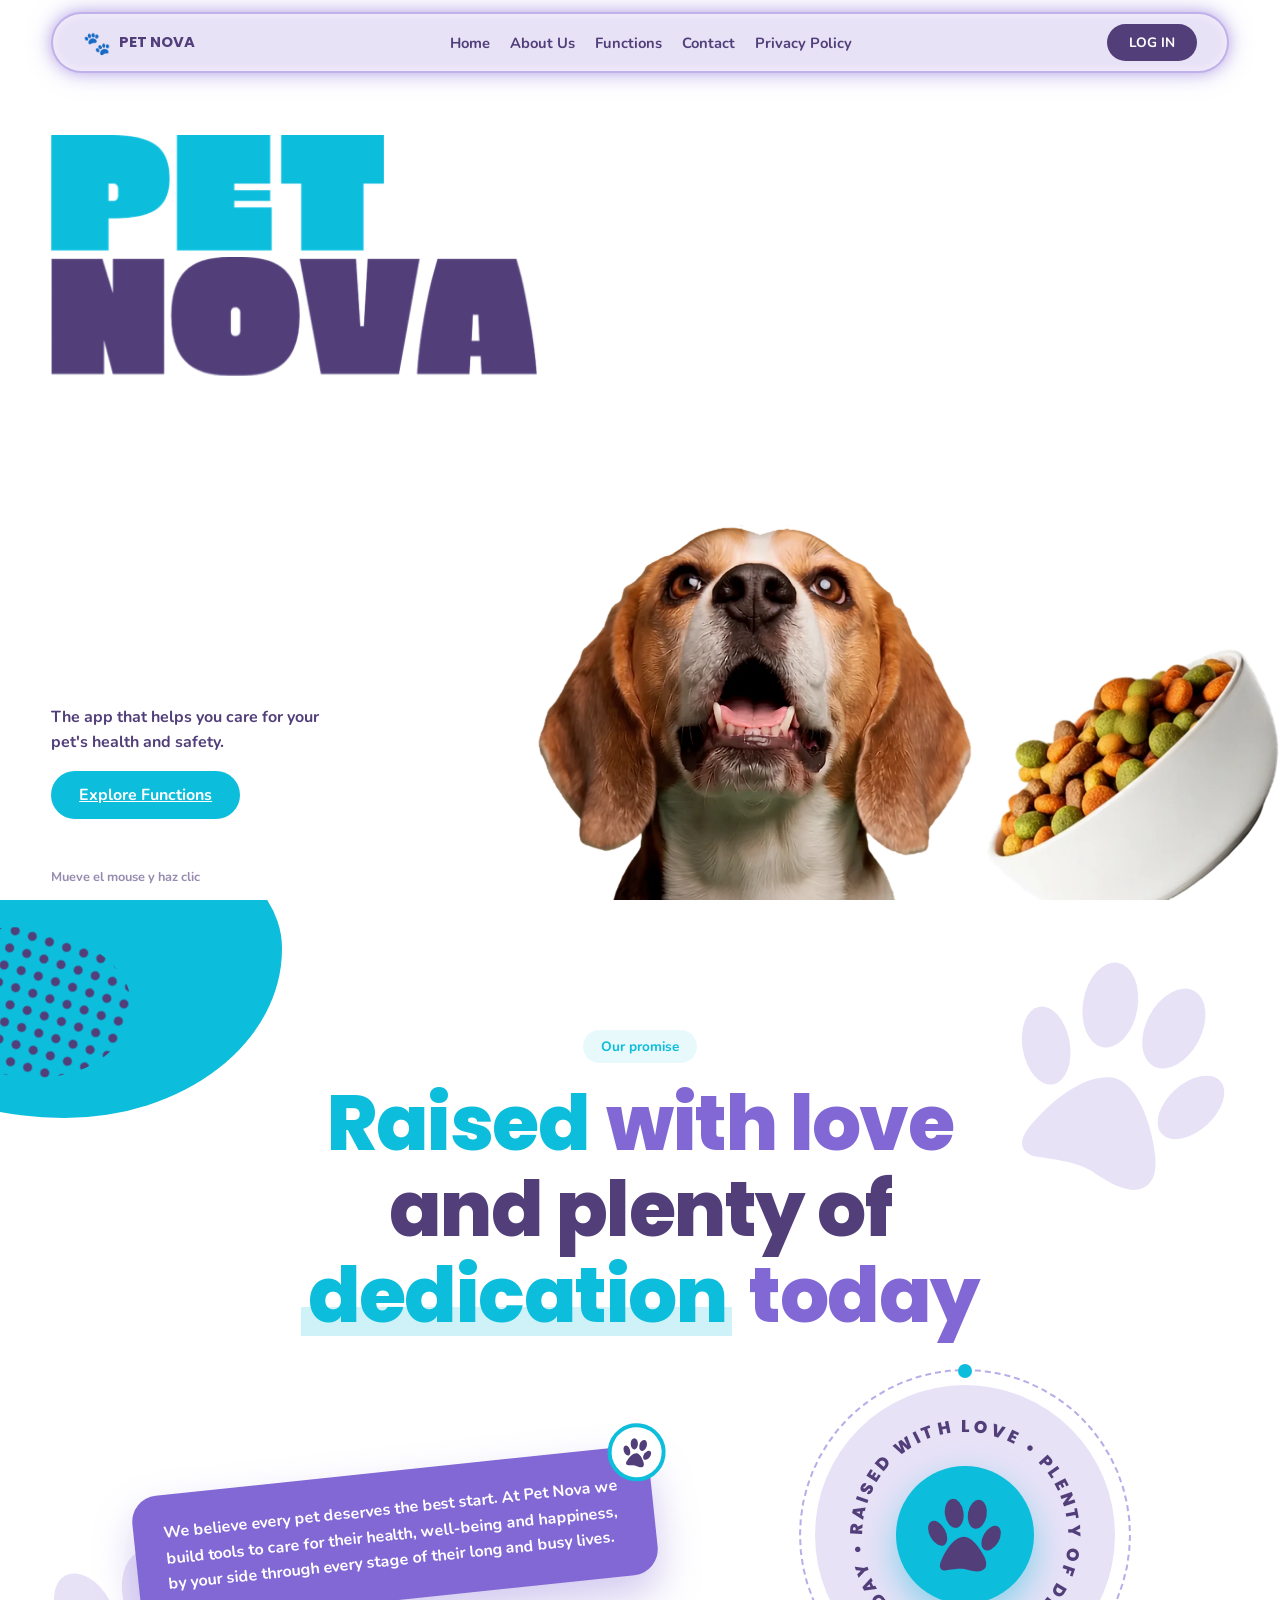
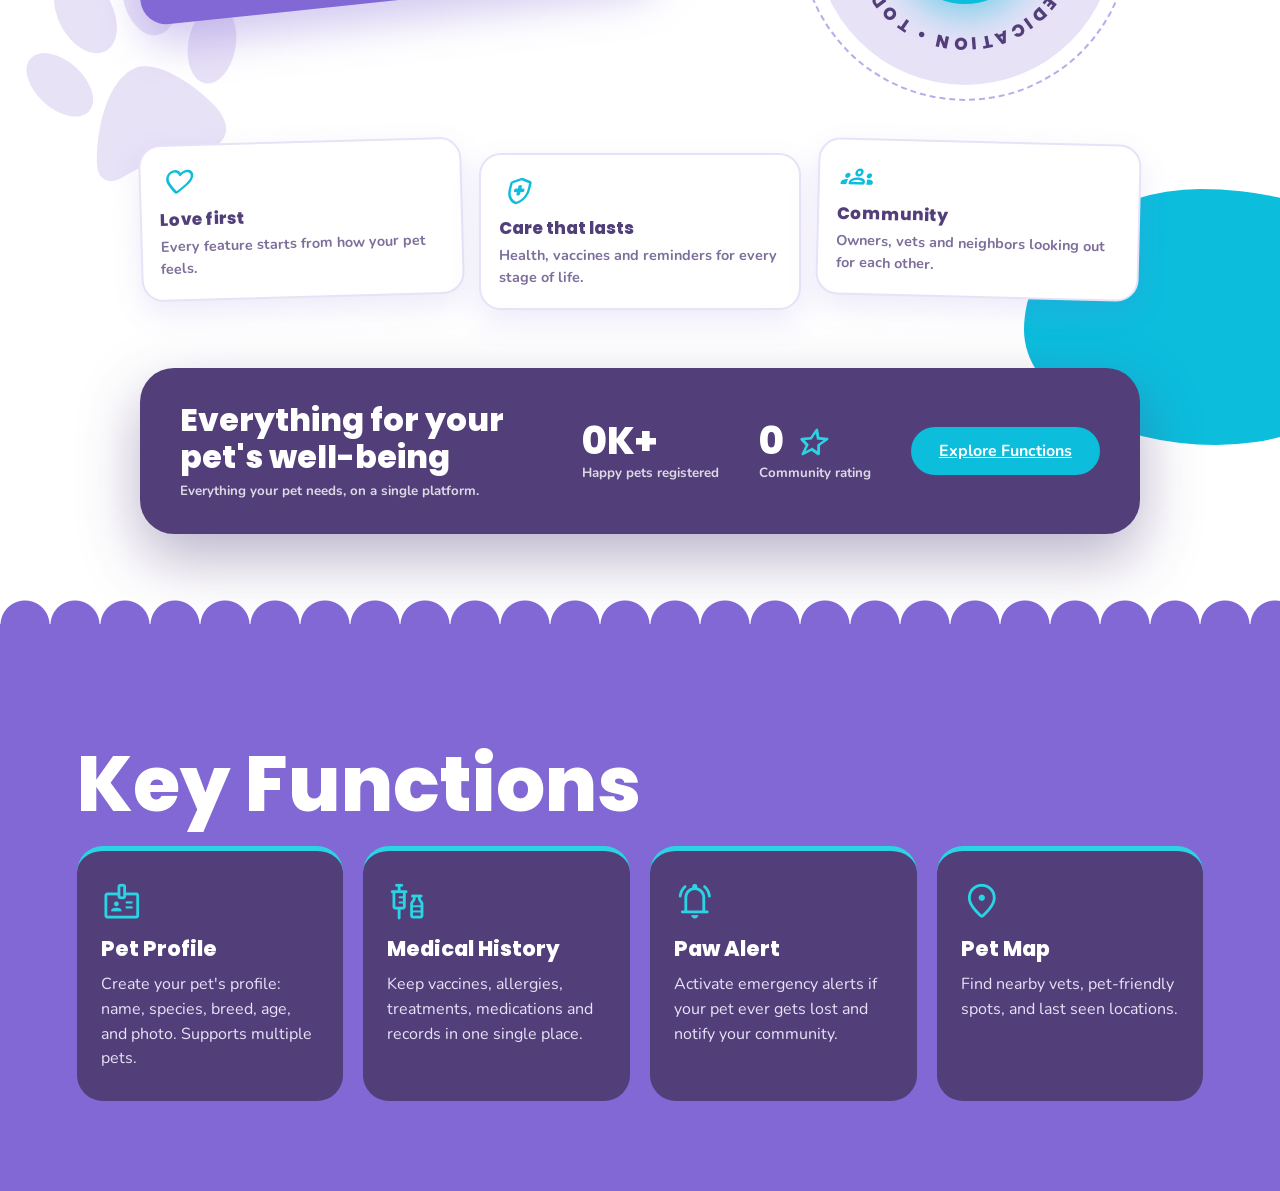
==== commit b52e64a2: "yes" ====
--- a/index.html
+++ b/index.html
@@ -1,14 +1,5 @@
 <!DOCTYPE html>
-<!--
-  PET NOVA — index.html
-  ESTRUCTURA: <head> (fuentes y CSS) · <header> (menú) · <main> (todas las secciones)
-              · <footer> (pie de página) · <script> (JavaScript)
-  PÁGINAS: cada <section> tiene data-p="..." con la página donde aparece.
-  Al tocar el menú cambia el # de la URL; codigos/script.js lo guarda en
-  <body data-page="..."> y el CSS oculta las secciones de otras páginas.
--->
 <html lang="es">
-<!-- HEAD: título, fuentes de Google y hoja de estilos -->
 <head>
 <meta charset="UTF-8">
 <meta name="viewport" content="width=device-width, initial-scale=1, viewport-fit=cover">
@@ -19,27 +10,18 @@
 <link rel="stylesheet" href="codigos/style.css">
 </head>
 <body data-page="home">
-<!-- ============================================================
-     HEADER / NAVBAR — logo, enlaces del menú y botón LOG IN
-     ============================================================ -->
+<!-- HEADER / NAVBAR — logo, enlaces del menú y botón LOG IN -->
 <header class="nav">
   <a class="logo" href="#home"><img src="img pet/logo-pet-nova-transparente.png" alt="Pet Nova">PET NOVA</a>
   <ul><li><a href="#home" title="Home"><span class="ms">home</span><span class="lb">Home</span></a></li><li><a href="#about" title="About Us"><span class="ms">person</span><span class="lb">About Us</span></a></li><li><a href="#functions" title="Functions"><span class="ms">medical_services</span><span class="lb">Functions</span></a></li><li><a href="#contact" title="Contact"><span class="ms">chat_bubble</span><span class="lb">Contact</span></a></li><li><a href="#privacy" title="Privacy Policy"><span class="ms">shield</span><span class="lb">Privacy Policy</span></a></li></ul>
   <a class="btn dk" href="#login" style="padding:9px 22px;font-size:.85rem">LOG IN</a>
 </header>
 
-<!-- ============================================================
-     MAIN — contenido principal
-     ============================================================ -->
+<!-- MAIN — contenido principal -->
 <main>
 
-<!-- ############################################################
-     PÁGINA: HOME
-     ############################################################ -->
-<!-- ============================================================
-     HOME · HERO (portada): letras PET NOVA, beagle, plato
-     Las croquetas se dibujan en el <canvas id="cv"> desde script.js
-     ============================================================ -->
+<!-- ===== PÁGINA: HOME ===== -->
+<!-- HOME · HERO (portada): letras PET NOVA, beagle, plato -->
 <section class="hero" id="home" data-p="home">
   <div class="sc t-pet"><img src="img pet/letras-pet.png" alt="Pet"></div>
   <div class="sc t-nova"><img src="img pet/letras-nova.png" alt="Nova"></div>
@@ -50,10 +32,7 @@
   <div class="hint">Mueve el mouse y haz clic</div>
 </section>
 
-<!-- ============================================================
-     HOME · NUESTRA PROMESA ("Raised with love")
-     Título, nota, círculo giratorio, valores y contadores
-     ============================================================ -->
+<!-- HOME · NUESTRA PROMESA ("Raised with love") -->
 <section class="next raised" id="intro" data-p="home">
   <i class="blob b1"></i><i class="dots d1"></i><i class="dots d2"></i><i class="blob b2"></i><i class="bigpaw bp1"></i><i class="bigpaw bp2"></i>
   <div class="trail"><i style="left:5%;top:82%;--n:0;rotate:-20deg"></i><i style="left:14%;top:70%;--n:1;rotate:14deg"></i><i style="left:23%;top:80%;--n:2;rotate:-16deg"></i><i style="left:32%;top:66%;--n:3;rotate:16deg"></i><i style="left:41%;top:76%;--n:4;rotate:-14deg"></i><i style="left:50%;top:62%;--n:5;rotate:16deg"></i><i style="left:59%;top:72%;--n:6;rotate:-12deg"></i><i style="left:68%;top:58%;--n:7;rotate:14deg"></i></div>
@@ -85,12 +64,8 @@
 </section>
 
 
-<!-- ############################################################
-     PÁGINA: ABOUT US
-     ############################################################ -->
-<!-- ============================================================
-     ABOUT · PORTADA: foto de la familia
-     ============================================================ -->
+<!-- ===== PÁGINA: ABOUT US ===== -->
+<!-- ABOUT · PORTADA: foto de la familia -->
 <section class="ab-hero" id="about" data-p="about">
   <img class="ab-bg" src="img pet/familia-con-sus-perros.webp" alt="Familia sentada en el pasto con sus dos perros golden">
   <div class="ab-shade"></div>
@@ -102,9 +77,7 @@
   </div>
   <i class="ms ab-scroll">keyboard_arrow_down</i>
 </section>
-<!-- ============================================================
-     ABOUT · CONTENIDO: la familia, el EQUIPO y el botón HIGH FIVE
-     ============================================================ -->
+<!-- ABOUT · CONTENIDO: la familia, el EQUIPO y el botón HIGH FIVE -->
 <section class="ab-main" data-p="about">
   <div class="two ab-r1">
     <div class="fam-img rv"><img src="img pet/familia-con-su-perrito.webp" alt="Familia con su perrito"></div>
@@ -130,9 +103,7 @@
   </div>
 </section>
 
-<!-- ============================================================
-     HOME · KEY FUNCTIONS: 4 tarjetas de funciones
-     ============================================================ -->
+<!-- HOME · KEY FUNCTIONS: 4 tarjetas de funciones -->
 <section class="sec fn" id="keyfn" data-p="home">
   <h2 class="big rv">Key Functions</h2>
   <div class="fgrid">
@@ -144,12 +115,8 @@
 </section>
 
 
-<!-- ############################################################
-     PÁGINA: FUNCTIONS
-     ############################################################ -->
-<!-- ============================================================
-     FUNCTIONS · INTRO: texto, botones de salto (data-go) y cachorro
-     ============================================================ -->
+<!-- ===== PÁGINA: FUNCTIONS ===== -->
+<!-- FUNCTIONS · INTRO: texto, botones de salto (data-go) y cachorro -->
 <section class="svc" id="svc" data-p="functions">
   <div class="svc-in">
     <div class="rv"><span class="rz-tag">Functions</span><h2>Everything your pet needs, in one single place</h2><p class="lead">Pet Nova is the app that helps you care for, connect, and celebrate every moment with your best friend.</p>
@@ -167,9 +134,7 @@
     </div>
   </div>
 </section>
-<!-- ============================================================
-     FUNCTIONS · 01 INFO: historial médico
-     ============================================================ -->
+<!-- FUNCTIONS · 01 INFO: historial médico -->
 <section class="sec info" id="fn-info" data-p="functions">
   <div class="two">
     <div class="clip rv"><h4>Organized for you</h4><ul><li style="--k:0"><i class="ms">vaccines</i>Vaccines</li><li style="--k:1"><i class="ms">coronavirus</i>Allergies</li><li style="--k:2"><i class="ms">medication</i>Medication records</li><li style="--k:3"><i class="ms">history</i>Medical history</li><li style="--k:4"><i class="ms">sticky_note_2</i>Important notes</li></ul></div>
@@ -177,9 +142,7 @@
   </div>
   <img class="lie" src="img pet/beagle-asomandose.webp" alt="Beagle asomándose">
 </section>
-<!-- ============================================================
-     FUNCTIONS · 02 CALENDARIO con recordatorios (días creados en script.js)
-     ============================================================ -->
+<!-- FUNCTIONS · 02 CALENDARIO con recordatorios (días creados en script.js) -->
 <section class="sec care" id="fn-cal" data-p="functions">
   <div class="two">
     <div class="rv"><span class="fn-no">02 — Reminders</span><h2 class="big">Smart Care Calendar</h2><p class="lead">Never miss a care detail. Receive reminders for vaccines, vet visits, medications and every important moment of your best friend.</p><a class="btn" href="#contact">Start now</a></div>
@@ -187,9 +150,7 @@
   </div>
 </section>
 
-<!-- ============================================================
-     FUNCTIONS · 03 PAW ALERT: demo de alerta de mascota perdida
-     ============================================================ -->
+<!-- FUNCTIONS · 03 PAW ALERT: demo de alerta de mascota perdida -->
 <section class="sec pawal" id="fn-alert" data-p="functions">
   <div class="two">
     <div class="rv"><span class="fn-no">03 — Emergencies</span><h2 class="big">Paw Alert</h2><p class="lead">If your pet ever gets lost, activate an emergency alert. Your community is notified right away and sees the last recorded location.</p><button class="btn dk pa-try" id="pabtn" type="button"><i class="ms">campaign</i> Try Paw Alert</button><small class="pa-demo">Demo: nothing is sent, it only shows how it works.</small></div>
@@ -197,221 +158,15 @@
       <div class="phone"><span class="pa-status"><i></i> Alert active</span><div class="nt" style="--k:0"><i class="ms">pets</i><div><b>Paw Alert</b><small>Together we bring him back home</small></div></div><div class="nt" style="--k:1"><i class="ms">location_on</i><div><b>Last seen</b><small>Near Parque Sandalo · 4 min ago</small></div></div><div class="nt" style="--k:2"><i class="ms">groups</i><div><b>12 neighbors</b><small>are helping to look for him</small></div></div></div></div>
   </div>
 </section>
-<!-- ============================================================
-     FUNCTIONS · 04 PET MAP (UBICACIÓN): celular con el mapa
-     ============================================================ -->
+<!-- FUNCTIONS · 04 PET MAP (UBICACIÓN): celular con el mapa -->
 <section class="sec phonemap" id="fn-map" data-p="functions">
   <div class="pm-in">
     <div class="pm-t rv"><span class="fn-no">04 — Pet Map</span><h2 class="big">Little Paws On The Road</h2><p class="lead">Explore an interactive map with the best places for your pet. Find veterinarians, parks, hotels, shops, and other pet-friendly spaces based on your current location right now.</p><a class="btn dk" href="#contact">Find nearby</a></div>
     <div class="pm-art rv"><img src="img pet/celular-con-el-mapa-de-mascotas.webp" alt="Celular con el mapa de mascotas"></div>
   </div>
 </section>
-<!-- ============================================================
-     FUNCTIONS · 05 PET MOMENTS — CARRUSEL
-     .story = carrusel tipo historias (cambia solo cada 4 s)
-     .fmo-strip = tira de fotos que se mueve sola (infinita)
-     ============================================================ -->
+<!-- FUNCTIONS · 05 PET MOMENTS — CARRUSEL -->
 <section class="sec fmo" id="fn-moments" data-p="functions">
   <div class="fmo-in">
     <div class="fmo-t rv"><span class="fn-no">05 — Pet Moments</span><h2 class="big">Your pet's story, one moment at a time</h2>
-      <p class="lead">Photos of every adventure and every ordinary day together: memories to keep forever. Watch them like stories and share them with the people you love.</p>
-      <ul class="fmo-list">
-        <li style="--k:0"><i class="ms">photo_library</i><div><b>Digital album</b><small>Every photo saved by pet and by date.</small></div></li>
-        <li style="--k:1"><i class="ms">auto_stories</i><div><b>Pet stories</b><small>Relive the best moments, one tap at a time.</small></div></li>
-        <li style="--k:2"><i class="ms">group</i><div><b>Share with family</b><small>Everyone at home can add photos.</small></div></li>
-        <li style="--k:3"><i class="ms">cake</i><div><b>Birthday memories</b><small>A surprise album on their special day.</small></div></li>
-      </ul></div>
-    <div class="fmo-art rv">
-      <i class="fmo-blob"></i>
-      <div class="story" id="story" tabindex="0" aria-label="Pet Moments stories: tap the right side for the next photo">
-        <div class="st-bars"><i><b></b></i><i><b></b></i><i><b></b></i><i><b></b></i><i><b></b></i><i><b></b></i></div>
-        <div class="st-head"><span class="st-av"><i class="ms">pets</i></span><b id="stn">Luna &amp; Simba</b><small id="stt">2h</small></div>
-        <div class="st-imgs"><img src="img pet/momento-abrazo-de-gatitos.webp" alt="Chica abrazando a sus dos gatos atigrados" data-n="Luna &amp; Simba" data-t="2h" class="on"><img src="img pet/momento-golden-en-el-carro.webp" alt="Niño con su cachorro golden en el carro" data-n="Sunny" data-t="5h"><img src="img pet/momento-perrito-con-gorro.webp" alt="Perro con gorro de pavo" data-n="Toby" data-t="8h"><img src="img pet/momento-siesta-con-golden.webp" alt="Niña dormida abrazada a su golden" data-n="Honey" data-t="12h"><img src="img pet/momento-boyero-en-el-carro.webp" alt="Niña con su boyero de Berna en el carro" data-n="Bruno" data-t="1d"><img src="img pet/momento-boyero-en-la-cocina.webp" alt="Chica con su boyero de Berna en la cocina" data-n="Max" data-t="2d"></div>
-        <button class="st-nav st-prev" type="button" aria-label="Previous photo"></button><button class="st-nav st-next" type="button" aria-label="Next photo"></button>
-        <div class="st-foot"><span>Send a message...</span><button type="button" class="st-like" id="stlike" aria-label="Like"><i class="ms">favorite</i></button><i class="ms">send</i></div>
-      </div>
-      <div class="fmo-tip"><i class="ms">touch_app</i> Tap the photo</div>
-    </div>
-  </div>
-  <div class="fmo-strip" aria-hidden="true"><div class="fmo-track"><img src="img pet/momento-abrazo-de-gatitos.webp" alt=""><img src="img pet/momento-golden-en-el-carro.webp" alt=""><img src="img pet/momento-perrito-con-gorro.webp" alt=""><img src="img pet/momento-siesta-con-golden.webp" alt=""><img src="img pet/momento-boyero-en-el-carro.webp" alt=""><img src="img pet/momento-boyero-en-la-cocina.webp" alt=""><img src="img pet/familia-con-sus-perros.webp" alt=""><img src="img pet/momento-abrazo-de-gatitos.webp" alt=""><img src="img pet/momento-golden-en-el-carro.webp" alt=""><img src="img pet/momento-perrito-con-gorro.webp" alt=""><img src="img pet/momento-siesta-con-golden.webp" alt=""><img src="img pet/momento-boyero-en-el-carro.webp" alt=""><img src="img pet/momento-boyero-en-la-cocina.webp" alt=""><img src="img pet/familia-con-sus-perros.webp" alt=""></div></div>
-</section>
-
-<!-- ############################################################
-     PÁGINA: HOME (continúa)
-     ############################################################ -->
-<!-- ============================================================
-     HOME · LITTLE PAWS ON THE ROAD — MAPA / UBICACIÓN animado
-     El pin cae sobre el gato y viaja al mapa (roadUpdate() en script.js)
-     ============================================================ -->
-<section class="road" id="road" data-p="home">
-  <div class="road-in">
-    <div class="r-bgtxt" aria-hidden="true"><span>LITTLE PAWS · ON THE ROAD · LITTLE PAWS · ON THE ROAD ·</span></div>
-    <i class="r-dot d1"></i><i class="r-dot d2"></i><i class="r-dot d3"></i>
-    <div class="r-copy"><span class="r-step">Pet Map</span><h2>Little Paws On The Road</h2><p class="r-sub">Every paw leaves a trace. Follow it.</p></div>
-    <div class="r-trail" id="rtrail" aria-hidden="true"></div>
-    <i class="r-shadow"></i>
-    <img class="r-cat" id="rcat" src="img pet/gato-blanco-y-negro-sentado.webp" alt="Gato blanco y negro sentado">
-    <div class="r-map" id="rmap"><div class="mapcard">
-      <svg class="r-route" viewBox="0 0 100 100" preserveAspectRatio="none" aria-hidden="true"><path d="M39 52 C34 40 30 30 22 22"/></svg>
-      <div class="chip" style="left:8%;top:12%;--c:0"><span class="ms">local_hospital</span> Veterinaria Melo Pet &amp; Garden</div>
-      <div class="chip" style="right:6%;top:62%;animation-delay:-1s;--c:1"><span class="ms">storefront</span> Plaza Pompeya</div>
-      <div class="chip" style="left:10%;bottom:8%;animation-delay:-2s;--c:2"><span class="ms">park</span> Parque Sandalo</div>
-      <i class="r-ripple"></i><i class="r-ripple q2"></i>
-      <div class="r-info"><b>Veterinaria Melo</b><small><span class="ms">directions_walk</span> 350 m · <em>Open now</em></small></div>
-      <small class="mcap">Map · Powered by Mapify</small></div></div>
-    <svg class="r-pin" id="rpin" viewBox="0 0 100 130" aria-hidden="true"><path d="M50 128C50 128 8 84 8 48a42 42 0 1 1 84 0c0 36-42 80-42 80z" fill="#523f7a"/><circle cx="50" cy="48" r="22" fill="#2bd3e3"/></svg>
-    <div class="r-cta"><div class="r-stats"><b>120+</b><small>pet-friendly places<br>near you</small></div><div class="r-stats"><b>24/7</b><small>emergency vets<br>on the map</small></div><a class="btn dk" href="#contact">Find nearby</a></div>
-  </div>
-</section>
-
-<!-- ============================================================
-     HOME · FUN MOMENTS: polaroids que se arrastran y se abren en grande
-     ============================================================ -->
-<section class="moments" id="moments" data-p="home">
-  <div class="mo-card" id="board">
-    <div class="mo-grid"></div>
-    <div class="mo-top"><span class="mo-badge">Pet Moments · Free to share</span><h2>Fun Moments<br>With Your Pets</h2><p>Photos of every adventure and every ordinary day together: memories to keep forever. Save them in your digital album and relive them anytime.</p></div>
-    <figure class="pol" tabindex="0" style="--x:3%;--y:8%;--r:-9deg;--d:0"><div class="pol-in"><i class="tape"></i><img src="img pet/momento-abrazo-de-gatitos.webp" alt="Chica abrazando a sus dos gatos atigrados" draggable="false"><figcaption>Luna &amp; Simba<span>double cuddles</span></figcaption></div></figure>
-    <figure class="pol" tabindex="0" style="--x:81%;--y:6%;--r:8deg;--d:1"><div class="pol-in"><i class="tape"></i><img src="img pet/momento-perrito-con-gorro.webp" alt="Perro con gorro de pavo y un juguete" draggable="false"><figcaption>Toby<span>party hat day</span></figcaption></div></figure>
-    <figure class="pol" tabindex="0" style="--x:6%;--y:50%;--r:6deg;--d:2"><div class="pol-in"><i class="tape"></i><img src="img pet/momento-golden-en-el-carro.webp" alt="Niño recostado con su cachorro golden en el carro" draggable="false"><figcaption>Sunny<span>road trip buddy</span></figcaption></div></figure>
-    <figure class="pol" tabindex="0" style="--x:25%;--y:43%;--r:-5deg;--d:3"><div class="pol-in"><i class="tape"></i><img src="img pet/momento-boyero-en-el-carro.webp" alt="Niña con su boyero de Berna en el carro" draggable="false"><figcaption>Bruno<span>big fluffy friend</span></figcaption></div></figure>
-    <figure class="pol" tabindex="0" style="--x:44%;--y:50%;--r:3deg;--d:4"><div class="pol-in"><i class="tape"></i><img src="img pet/momento-siesta-con-golden.webp" alt="Niña dormida abrazada a su golden" draggable="false"><figcaption>Honey<span>nap time hugs</span></figcaption></div></figure>
-    <figure class="pol" tabindex="0" style="--x:62%;--y:42%;--r:-6deg;--d:5"><div class="pol-in"><i class="tape"></i><img src="img pet/momento-boyero-en-la-cocina.webp" alt="Chica sacando la lengua junto a su boyero de Berna" draggable="false"><figcaption>Max<span>silly faces club</span></figcaption></div></figure>
-    <figure class="pol add" tabindex="0" style="--x:80%;--y:51%;--r:5deg;--d:6"><div class="pol-in"><i class="tape"></i><div class="add-ph"><i class="ms">add_a_photo</i>Add your moment</div><figcaption>Your pet<span>tap to upload</span></figcaption><input type="file" accept="image/*" hidden></div></figure>
-    <img class="stk" src="img pet/tarjeta-animal-4.webp" alt="" draggable="false" style="--x:18%;--y:19%;--r:-8deg;--w:92px;--d:7">
-    <img class="stk" src="img pet/tarjeta-animal-0.webp" alt="" draggable="false" style="--x:71%;--y:27%;--r:10deg;--w:108px;--d:8">
-    <img class="stk" src="img pet/tarjeta-animal-2.webp" alt="" draggable="false" style="--x:36%;--y:79%;--r:-6deg;--w:128px;--d:9">
-    <p class="mo-hint"><i class="ms">pan_tool</i> Drag the photos around · tap one to open it</p>
-    <div class="mo-flash"></div>
-  </div>
-  <div class="mo-lb" id="molb" aria-hidden="true"><figure><button type="button" class="lb-x" aria-label="Close"><i class="ms">close</i></button><img alt=""><figcaption></figcaption></figure></div>
-</section>
-
-
-<!-- ############################################################
-     PÁGINA: CONTACT
-     ############################################################ -->
-<!-- ============================================================
-     CONTACT: tarjetas de contacto (UBICACIÓN, teléfono, correo), FORMULARIO y FAQ
-     ============================================================ -->
-<section class="sec contact" id="contact" data-p="contact">
-  <i class="ct-blob b1"></i><i class="ct-blob b2"></i>
-  <div class="ct-in">
-    <div class="ct-l rv">
-      <span class="mo-badge">Contact</span>
-      <h2 class="big">Let's talk about your pets</h2>
-      <p class="lead">If you have any questions about our services or any problem, reach out to us and contact us today.</p>
-      <div class="ct-cards">
-        <a class="ct-card" href="https://www.google.com/maps/search/La+Chorrera,+Panam%C3%A1+Oeste" target="_blank" rel="noopener"><i class="ms">location_on</i><div><small>Visit us</small><b>La Chorrera, Panamá Oeste, Panamá</b></div></a>
-        <a class="ct-card" href="tel:1234567890"><i class="ms">call</i><div><small>Call us</small><b>123-456-7890</b></div></a>
-        <a class="ct-card" href="mailto:petnovitas2027@gmail.com"><i class="ms">mail</i><div><small>Write to us</small><b>petnovitas2027@gmail.com</b></div></a>
-      </div>
-      <p class="ct-resp"><i class="ms">schedule</i> We usually reply in less than 24 hours</p>
-    </div>
-    <div class="fw rv"><img class="peek pup" src="img pet/cachorro-cocker.webp" alt="Cachorro descansando sobre la tarjeta">
-      <form id="f">
-        <h3>Send us a message</h3>
-        <div class="ct-topics" id="ctt"><button type="button" class="on">General question</button><button type="button">Problem with the app</button><button type="button">Partnership</button></div>
-        <div class="ct-row"><input id="fn1" placeholder="First name" required><input placeholder="Last name"></div>
-        <input type="email" placeholder="Email" required>
-        <input placeholder="Your pet's name (optional)">
-        <textarea rows="4" placeholder="Message"></textarea>
-        <button class="btn dk" id="fb" type="submit"><i class="ms">send</i> Send message</button>
-        <div class="ct-ok" id="ctok"><span class="ct-okic"><i class="ms">pets</i></span><b>Message sent!</b><p id="ctmsg">Thanks! We'll get back to you very soon.</p><button type="button" class="btn" id="ctnew">Send another</button></div>
-      </form></div>
-  </div>
-  <div class="faq rv">
-    <h3>Frequently asked questions</h3>
-    <details><summary>Is Pet Nova free?<i class="ms">add</i></summary><p>Yes. You can create your account, add your pets and use the main functions for free.</p></details>
-    <details><summary>Can I add more than one pet?<i class="ms">add</i></summary><p>Of course! Each pet gets its own profile, medical history, calendar and photo album.</p></details>
-    <details><summary>How does Paw Alert work?<i class="ms">add</i></summary><p>If your pet gets lost, you activate the alert. People of the Pet Nova community near you get a notification with your pet's photo and last seen location.</p></details>
-    <details><summary>Is my information safe?<i class="ms">add</i></summary><p>We never sell your data. Read our <a href="#privacy">Privacy Policy</a> to see what we collect and how we use it.</p></details>
-  </div>
-</section>
-
-
-<!-- ############################################################
-     PÁGINA: PRIVACY POLICY
-     ############################################################ -->
-<!-- ============================================================
-     PRIVACY POLICY: resumen, índice lateral y 6 secciones
-     ============================================================ -->
-<section class="sec priv" id="privacy" data-p="privacy">
-  <div class="pv-hero">
-    <div class="rv"><span class="mo-badge pv-badge">Privacy Policy</span><h2 class="big">Your pet's data is safe with us</h2><p class="lead">We only collect what we need to care for your pet, and you are always in control.</p><small class="pv-upd"><i class="ms">update</i> Last updated: November 2026</small></div>
-    <div class="pv-art rv"><span class="pv-disc"></span><img src="img pet/mano-y-patita-estrechandose.webp" alt="Mano y patita estrechándose"><span class="pv-lock"><i class="ms">lock</i></span></div>
-  </div>
-  <div class="pv-sum">
-    <div class="pv-card rv"><i class="ms">block</i><b>We never sell your data</b><small>Not to advertisers, not to anyone.</small></div>
-    <div class="pv-card rv"><i class="ms">toggle_on</i><b>You're in control</b><small>See, edit or delete your info anytime.</small></div>
-    <div class="pv-card rv"><i class="ms">share_location</i><b>Shared only when you choose</b><small>Like when you activate a Paw Alert.</small></div>
-  </div>
-  <div class="pv-body">
-    <nav class="pv-toc" id="pvtoc"><button type="button" data-go="pv-1" class="on"><span>01</span>What we collect</button><button type="button" data-go="pv-2"><span>02</span>How we use it</button><button type="button" data-go="pv-3"><span>03</span>Who can see it</button><button type="button" data-go="pv-4"><span>04</span>How we protect it</button><button type="button" data-go="pv-5"><span>05</span>Your rights</button><button type="button" data-go="pv-6"><span>06</span>Contact us</button></nav>
-    <div class="pv-secs"><article class="pv-s rv" id="pv-1"><span class="pv-n">01</span><div><h3><i class="ms">inventory_2</i>What we collect</h3><p>Your name, email, and the information you add about your pets: profile, photos, vaccines, medical records and last seen locations.</p></div></article><article class="pv-s rv" id="pv-2"><span class="pv-n">02</span><div><h3><i class="ms">tune</i>How we use it</h3><p>To run the app: show your pet's history, send care reminders, activate Paw Alerts and show nearby services on the map.</p></div></article><article class="pv-s rv" id="pv-3"><span class="pv-n">03</span><div><h3><i class="ms">share_location</i>Who can see it</h3><p>Your information is private. When you activate a Paw Alert, people of the community near you can see your pet's photo and last seen location until you turn the alert off.</p></div></article><article class="pv-s rv" id="pv-4"><span class="pv-n">04</span><div><h3><i class="ms">lock</i>How we protect it</h3><p>Your account is protected with a password and your information travels through secure connections. Only the Pet Nova team can access it to help you.</p></div></article><article class="pv-s rv" id="pv-5"><span class="pv-n">05</span><div><h3><i class="ms">verified_user</i>Your rights</h3><p>You can ask to see, correct or delete your information at any time. You can also delete your account whenever you want.</p></div></article><article class="pv-s rv" id="pv-6"><span class="pv-n">06</span><div><h3><i class="ms">mail</i>Contact us</h3><p>Questions about your privacy? Write to us at petnovitas2027@gmail.com and we will answer you.</p></div></article>
-      <p class="pv-note"><i class="ms">info</i> Sample text: review it with a professional before publishing.</p>
-    </div>
-  </div>
-</section>
-
-
-<!-- ############################################################
-     PÁGINA: LOGIN
-     ############################################################ -->
-<!-- ============================================================
-     LOGIN: gato que sigue el cursor y formulario (sin menú ni footer)
-     ============================================================ -->
-<section class="login" id="login" data-p="login">
-  <div class="lg-bg"></div>
-  <div class="lg-in">
-    <div class="lg-l">
-      <a class="lg-logo" href="#home">🐾 PET NOVA</a>
-      <span class="mo-badge">Pet care community</span>
-      <h1>Welcome back</h1><p>Log in to Pet Nova</p>
-    </div>
-    <div class="lcat" id="lcat"><svg viewBox="0 0 400 420" aria-hidden="true">
-  <path d="M50 420C50 330 110 285 200 285s150 45 150 135z" fill="#fff" stroke="#e8e2f7" stroke-width="3"/>
-  <ellipse cx="140" cy="408" rx="34" ry="22" fill="#fff" stroke="#e8e2f7" stroke-width="3"/><ellipse cx="260" cy="408" rx="34" ry="22" fill="#fff" stroke="#e8e2f7" stroke-width="3"/>
-  <g id="lhead">
-    <path d="M92 130L116 22L196 92z" fill="#fff" stroke="#e8e2f7" stroke-width="3" stroke-linejoin="round"/><path d="M112 108L124 56L168 94z" fill="#e8e2f7"/>
-    <path d="M308 130L284 22L204 92z" fill="#fff" stroke="#e8e2f7" stroke-width="3" stroke-linejoin="round"/><path d="M288 108L276 56L232 94z" fill="#e8e2f7"/>
-    <ellipse cx="200" cy="172" rx="130" ry="108" fill="#fff" stroke="#e8e2f7" stroke-width="3"/>
-    <ellipse cx="118" cy="214" rx="26" ry="15" fill="#c9bff0" opacity=".55"/><ellipse cx="282" cy="214" rx="26" ry="15" fill="#c9bff0" opacity=".55"/>
-    <g class="blink"><circle cx="146" cy="162" r="31" fill="#fff" stroke="#e8e2f7" stroke-width="3"/><g class="pp"><circle cx="146" cy="162" r="21" fill="#0cbddc"/><circle cx="146" cy="162" r="10" fill="#523f7a"/><circle cx="152" cy="155" r="4" fill="#fff"/></g></g>
-    <g class="blink"><circle cx="254" cy="162" r="31" fill="#fff" stroke="#e8e2f7" stroke-width="3"/><g class="pp"><circle cx="254" cy="162" r="21" fill="#0cbddc"/><circle cx="254" cy="162" r="10" fill="#523f7a"/><circle cx="260" cy="155" r="4" fill="#fff"/></g></g>
-    <path d="M187 201h26l-13 14z" fill="#8268d5" stroke="#8268d5" stroke-width="4" stroke-linejoin="round"/>
-    <path d="M200 215v10M200 225c-9 11-23 9-30 1M200 225c9 11 23 9 30 1" fill="none" stroke="#523f7a" stroke-width="3.5" stroke-linecap="round"/>
-    <path d="M118 208L50 196M118 220L46 224M282 208L350 196M282 220L354 224" stroke="#c9bff0" stroke-width="3" stroke-linecap="round"/>
-  </g></svg></div>
-    <form class="lg-card" id="lf">
-      <div class="tabs"><button type="button" class="on" data-t="in">Log in</button><button type="button" data-t="up">Create account</button></div>
-      <label class="sg">Name<input placeholder="Your name"></label>
-      <label>Email<input type="email" placeholder="you@email.com" required></label>
-      <label>Password<input type="password" placeholder="••••••••" required></label>
-      <label class="rm"><input type="checkbox"> Remember password</label>
-      <button class="btn dk lg-go" type="submit" id="lgo">Log in</button>
-      <div class="lg-load"><div class="cl"><div class="clh"><i class="e1"></i><i class="e2"></i><b></b></div><div class="clb"><i style="--i:0"></i><i style="--i:1"></i><i style="--i:2"></i><i style="--i:3"></i><i style="--i:4"></i><i style="--i:5"></i><i style="--i:6"></i><i style="--i:7"></i><i style="--i:8"></i><i style="--i:9"></i><i style="--i:10"></i><i style="--i:11"></i><i style="--i:12"></i><i style="--i:13"></i></div></div><p>Logging in<span>.</span><span>.</span><span>.</span></p></div>
-    </form>
-  </div>
-</section>
-</main>
-<!-- FIN DEL MAIN -->
-
-<!-- ============================================================
-     FOOTER — logo, dirección, teléfono y redes sociales
-     ============================================================ -->
-<footer class="ft">
-  <img id="flogo" alt="Pet Nova — We Care For What You Love">
-  <div>La Chorrera, Panamá Oeste, Panamá<br><a href="mailto:petnovitas2027@gmail.com">petnovitas2027@gmail.com</a></div>
-  <div>123-456-7890<br><a href="#privacy">Privacy Policy</a></div>
-  <div class="ft-soc"><a href="https://www.facebook.com/" aria-label="Facebook"><svg viewBox="0 0 24 24"><path d="M14 8.5V6.8c0-.8.5-1.3 1.3-1.3H17V2.2h-2.6C11.8 2.2 10.5 4 10.5 6.4v2.1H8v3.3h2.5V22H14V11.8h2.6l.4-3.3z"/></svg></a><a href="https://www.instagram.com/" aria-label="Instagram"><svg viewBox="0 0 24 24"><path d="M12 7.3a4.7 4.7 0 1 0 0 9.4 4.7 4.7 0 0 0 0-9.4zm0 7.7a3 3 0 1 1 0-6 3 3 0 0 1 0 6zm4.9-8.9a1.1 1.1 0 1 0 0 2.2 1.1 1.1 0 0 0 0-2.2zM21.9 7.8c-.1-1.6-.4-3-1.6-4.1S17.7 2.2 16.2 2.1C14.6 2 9.4 2 7.8 2.1 6.3 2.2 4.9 2.5 3.7 3.7S2.2 6.3 2.1 7.8C2 9.4 2 14.6 2.1 16.2c.1 1.6.4 3 1.6 4.1s2.6 1.5 4.1 1.6c1.6.1 6.8.1 8.4 0 1.6-.1 3-.4 4.1-1.6s1.5-2.6 1.6-4.1c.1-1.6.1-6.8 0-8.4zm-2 10.2a3.4 3.4 0 0 1-1.9 1.9c-1.3.5-4.4.4-5.9.4s-4.6.1-5.9-.4A3.4 3.4 0 0 1 4.3 18c-.5-1.3-.4-4.4-.4-5.9s-.1-4.6.4-5.9A3.4 3.4 0 0 1 6.2 4.3c1.3-.5 4.4-.4 5.9-.4s4.6-.1 5.9.4a3.4 3.4 0 0 1 1.9 1.9c.5 1.3.4 4.4.4 5.9s.1 4.6-.4 5.9z"/></svg></a><a href="https://www.tiktok.com/" aria-label="TikTok"><svg viewBox="0 0 24 24"><path d="M16.6 5.8A4.3 4.3 0 0 1 15.5 3h-3.1v12.4a2.6 2.6 0 1 1-1.8-2.5V9.7a5.7 5.7 0 1 0 4.9 5.7V9.1a7.3 7.3 0 0 0 4.3 1.4V7.4a4.3 4.3 0 0 1-3.2-1.6z"/></svg></a></div>
-  <small>© 2026 PetNova by PetNovitasTeam · We Care For What You Love</small>
-</footer>
-
-<!-- Cursor personalizado de patita -->
-<img id="cursor-pata" alt="" src="img pet/pata-cursor.svg">
-
-<!-- JavaScript de toda la página -->
-<script src="codigos/script.js"></script>
-</body>
-</html>
+      <p class="lead">Photos of every adventure and every ordinary day together: memories to keep forever. Watch them
--- a/codigos/style.css
+++ b/codigos/style.css
@@ -1,41 +1,4 @@
-/*
-  PET NOVA — HOJA DE ESTILOS (style.css)
-
-  ÍNDICE (busca el título con Ctrl+F)
-    · VARIABLES Y ESTILOS BASE
-    · HEADER / NAVBAR
-    · HOME · HERO (portada)
-    · ESTILOS GENERALES DE SECCIONES
-    · ABOUT · EQUIPO
-    · HOME · KEY FUNCTIONS
-    · FUNCTIONS · 02 CALENDARIO
-    · MAPA (tarjeta y chips)
-    · CONTACT · FORMULARIO (base)
-    · FOOTER
-    · HOME · LITTLE PAWS ON THE ROAD (mapa/ubicación animado)
-    · HOME · NUESTRA PROMESA ("Raised with love")
-    · HOME · FUN MOMENTS (polaroids)
-    · SISTEMA DE PÁGINAS
-    · FUNCTIONS · INTRO / 01 INFO / 03 PAW ALERT / 04 PET MAP / 05 PET MOMENTS (CARRUSEL)
-    · LOGIN y PANTALLA DE CARGA
-    · ABOUT · PORTADA / CONTENIDO / HIGH FIVE
-    · CONTACT
-    · PRIVACY POLICY
-
-  NOTA IMPORTANTE: en CSS, si dos reglas chocan gana la que está MÁS ABAJO.
-  Algunas secciones (por ejemplo .raised) tienen reglas en dos lugares: la
-  segunda parte está marcada como "AJUSTES" y sobrescribe a la primera.
-  Por eso no se movieron de lugar: así el diseño se ve exactamente igual.
-
-  VARIABLES DE COLOR (se usan con var(--nombre)):
-    --pd  morado oscuro (#523f7a)     --pm  morado medio (#8268d5)
-    --cy  celeste/cian  (#0cbddc)     --cyb celeste claro (#2bd3e3)
-    --bg  fondo blanco                --ink color del texto
-*/
-/* ==================================================================
-   VARIABLES Y ESTILOS BASE
-   Colores, reinicio de márgenes, fuentes y scroll suave.
-   ================================================================== */
+/* ===== VARIABLES Y ESTILOS BASE ===== */
 :root{--pd:#523f7a;--pm:#8268d5;--cy:#0cbddc;--cyb:#2bd3e3;--bg:#fff;--ink:#523f7a;
 box-sizing:border-box;padding-top:env(safe-area-inset-top,0px);padding-bottom:env(safe-area-inset-bottom,0px)}
 html{color-scheme:light}
@@ -44,15 +7,12 @@
 body{font-family:'Nunito',sans-serif;background:var(--bg);color:var(--ink);overflow-x:hidden}
 h2{font-family:'Poppins',sans-serif;font-weight:800;line-height:1.05}
 
-/* --- Cursor personalizado en forma de patita --- */
+/* Cursor personalizado en forma de patita */
 html.pata-activa,html.pata-activa *{cursor:none!important}
 #cursor-pata{position:fixed;top:0;left:0;width:46px;opacity:0;pointer-events:none;z-index:99999;transition:filter .12s}
 #cursor-pata.presionada{filter:brightness(.6)}
 
-/* ==================================================================
-   HEADER / NAVBAR
-   Barra de menú fija arriba con bordes redondeados y brillo morado.
-   ================================================================== */
+/* ===== HEADER / NAVBAR ===== */
 .nav{position:fixed;top:calc(12px + env(safe-area-inset-top,0px));left:4%;right:4%;z-index:50;background:#e8e2f7;color:var(--pd);border-radius:50px;border:2px solid rgba(130,104,213,.4);padding:10px 30px;display:flex;align-items:center;justify-content:space-between;gap:16px;box-shadow:0 0 15px rgba(130,104,213,.5),0 0 30px rgba(130,104,213,.2),inset 0 0 10px rgba(255,255,255,.6);transition:box-shadow .3s}
 .nav:hover{box-shadow:0 0 20px rgba(130,104,213,.8),0 0 40px rgba(130,104,213,.4),inset 0 0 12px rgba(255,255,255,.8)}
 .nav .ms{display:none}
@@ -62,19 +22,19 @@
 .nav ul{display:flex;gap:20px;list-style:none}
 .nav ul a{display:inline-flex;align-items:center;gap:6px}
 
-/* --- Íconos (Material Symbols) --- */
+/* Íconos (Material Symbols) */
 .ms{font-family:'Material Symbols Rounded';font-weight:normal;font-size:1.45em;line-height:1}
 
-/* --- Enlaces del menú --- */
+/* Enlaces del menú */
 .nav a{color:var(--pd);text-decoration:none;font-weight:700;font-size:.92rem}
 .nav ul a:hover{color:var(--cy)}
 
-/* --- Botones reutilizables (.btn = celeste, .btn.dk = morado oscuro) --- */
+/* Botones reutilizables (.btn = celeste, .btn.dk = morado oscuro) */
 .btn{display:inline-block;background:var(--cy);color:#fff!important;padding:13px 28px;border-radius:40px;font-weight:700;transition:transform .2s,background .3s}
 .btn:hover{background:var(--pm);transform:translateY(-3px)}
 .btn.dk{background:var(--pd)}
 
-/* --- Navbar en pantallas medianas y celulares --- */
+/* Navbar en pantallas medianas y celulares */
 @media(max-width:1000px){
 .nav ul{gap:14px}
 .nav a{font-size:.82rem}
@@ -84,14 +44,10 @@
 .nav ul{flex-wrap:wrap;justify-content:center;gap:6px 14px}
 }
 
-/* ==================================================================
-   HOME · HERO (portada)
-   --p va de 0 a 1 al hacer scroll (lo cambia script.js):
-   las letras se van a la izquierda, el beagle y el plato bajan.
-   ================================================================== */
+/* ===== HOME · HERO (portada) ===== */
 .hero{position:sticky;top:0;z-index:1;height:100vh;height:100svh;min-height:600px;background:#fff;overflow:hidden;--p:0}
 
-/* --- .sc = cada pieza de la escena (letras, perro, plato) + animación de entrada --- */
+/* .sc = cada pieza de la escena (letras, perro, plato) + animación de entrada */
 .sc{position:absolute;will-change:transform}
 .sc img{display:block;width:100%;height:auto;animation:in 1.1s cubic-bezier(.2,.9,.2,1) both}
 @keyframes in{from{opacity:0;transform:translateY(60px) scale(.92)}}
@@ -106,13 +62,13 @@
 .bowl img{animation-name:bowlin;animation-delay:.8s}
 @keyframes bowlin{from{opacity:0;transform:translateX(30vw) rotate(35deg)}}
 
-/* --- Canvas de las croquetas, texto y pista --- */
+/* Canvas de las croquetas, texto y pista */
 #cv{position:absolute;inset:0;width:100%;height:100%;pointer-events:none;z-index:5}
 .copy{position:absolute;left:4vw;bottom:9vh;width:21vw;min-width:230px;z-index:6;animation:in 1s 1.2s both}
 .copy p{line-height:1.55;margin-bottom:16px;font-weight:700;color:var(--pd)}
 .hint{position:absolute;left:4vw;bottom:14px;z-index:6;font-weight:700;font-size:.8rem;color:var(--pd);opacity:.6;transform:none}
 
-/* --- Hero en celular --- */
+/* Hero en celular */
 @media(max-width:760px){
 .t-pet{top:13vh;width:42vw}
 .t-nova{top:calc(13vh + 14vw);width:62vw}
@@ -121,17 +77,13 @@
 .copy,.hint{display:none}
 }
 
-/* ==================================================================
-   ESTILOS GENERALES DE SECCIONES
-   .next/.sec = secciones con borde ondulado arriba (::before)
-   .big = títulos grandes · .lead = párrafo destacado
-   ================================================================== */
+/* ===== ESTILOS GENERALES DE SECCIONES ===== */
 .next{position:relative;z-index:2;background:var(--cyb);color:var(--pd);padding:120px 6% 110px;text-align:center}
 .next::before{content:"";position:absolute;left:0;right:0;top:-24px;height:25px;background:inherit;-webkit-mask:radial-gradient(circle at 25px 25px,#000 24px,#0000 25px) 0 0/50px 25px repeat-x;mask:radial-gradient(circle at 25px 25px,#000 24px,#0000 25px) 0 0/50px 25px repeat-x}
 .next h2{font-size:clamp(2.2rem,6vw,5rem);max-width:900px;margin:0 auto 24px}
 .next p{max-width:560px;margin:0 auto 28px;line-height:1.6;font-weight:700}
 
-/* --- Animación de aparición: los elementos con .rv suben y aparecen al hacer scroll --- */
+/* Animación de aparición: los elementos con .rv suben y aparecen al hacer scroll */
 .js .rv{opacity:0;transform:translateY(40px);transition:opacity .8s,transform .8s cubic-bezier(.2,.9,.2,1)}
 .js .rv.in{opacity:1;transform:none}
 .sec{position:relative;z-index:2;padding:120px 6% 90px}
@@ -139,9 +91,7 @@
 .big{font-size:clamp(2.2rem,6vw,4.8rem);margin-bottom:22px}
 .lead{max-width:640px;line-height:1.7;font-weight:700}
 
-/* ==================================================================
-   ABOUT · EQUIPO (tarjetas de integrantes)
-   ================================================================== */
+/* ===== ABOUT · EQUIPO (tarjetas de integrantes) ===== */
 .about{background:#e8e2f7;color:var(--pd);text-align:center}
 .about .lead{margin:0 auto 44px}
 .team{display:flex;flex-wrap:wrap;gap:28px;justify-content:center}
@@ -152,9 +102,7 @@
 .mem small{color:var(--cy);font-weight:700}
 .mem p{font-size:.9rem;line-height:1.5;margin-top:8px}
 
-/* ==================================================================
-   HOME · KEY FUNCTIONS (4 tarjetas)
-   ================================================================== */
+/* ===== HOME · KEY FUNCTIONS (4 tarjetas) ===== */
 .fn{background:var(--pm);color:#fff}
 .fgrid{display:grid;grid-template-columns:repeat(auto-fit,minmax(230px,1fr));gap:20px}
 .fcard{background:var(--pd);border-radius:26px;padding:30px 24px;border-top:5px solid var(--cyb)}
@@ -163,17 +111,14 @@
 .fcard h3{font:800 1.3rem Poppins;margin:10px 0 8px}
 .fcard p{line-height:1.55;color:#e8e2f7}
 
-/* --- .two = grid de 2 columnas reutilizable (1 columna en celular) --- */
+/* .two = grid de 2 columnas reutilizable (1 columna en celular) */
 .two{display:grid;grid-template-columns:1fr 1fr;gap:50px;align-items:center}
 @media(max-width:820px){
 .two{grid-template-columns:1fr}
 }
 .ms{font-family:'Material Symbols Rounded';font-weight:normal;line-height:1;vertical-align:middle}
 
-/* ==================================================================
-   FUNCTIONS · 02 CALENDARIO
-   .cal = calendario · .rem = recordatorios flotantes
-   ================================================================== */
+/* ===== FUNCTIONS · 02 CALENDARIO ===== */
 .care{background:var(--pd);color:#fff}
 .care .lead{margin-bottom:22px;color:#e8e2f7}
 .cal{position:relative;background:#fff;border-radius:24px;padding:22px;color:var(--pd);max-width:390px;box-shadow:0 20px 50px rgba(0,0,0,.35)}
@@ -184,9 +129,7 @@
 .rem{position:absolute;display:flex;align-items:center;gap:6px;background:var(--pm);color:#fff;border-radius:30px;padding:10px 18px;font-weight:700;white-space:nowrap;box-shadow:0 10px 24px rgba(0,0,0,.3);animation:bob 3.2s ease-in-out infinite}
 @keyframes bob{50%{transform:translateY(-12px)}}
 
-/* ==================================================================
-   MAPA (tarjeta del mapa y chips de lugares)
-   ================================================================== */
+/* ===== MAPA (tarjeta del mapa y chips de lugares) ===== */
 .map{background:var(--cyb);color:var(--pd)}
 .map .lead{margin-bottom:22px}
 .mapcard{position:relative;height:380px;border-radius:30px;background:#e9e4da url("../img pet/fondo-mapcard.webp") center/cover;overflow:hidden;box-shadow:0 20px 50px rgba(82,63,122,.3)}
@@ -195,23 +138,19 @@
 .chip{position:absolute;z-index:3;display:flex;align-items:center;gap:6px;background:#fff;border-radius:30px;padding:10px 16px;font-weight:700;box-shadow:0 8px 20px rgba(0,0,0,.18);animation:bob 3s ease-in-out infinite}
 .chip .ms{color:var(--cy)}
 
-/* ==================================================================
-   CONTACT · FORMULARIO (base: campos de texto)
-   ================================================================== */
+/* ===== CONTACT · FORMULARIO (base: campos de texto) ===== */
 .contact{background:var(--pd);color:#fff}
 .contact .lead{margin-bottom:20px;color:#e8e2f7}
 form{background:#fff;color:var(--pd);border-radius:26px;padding:30px;display:grid;gap:12px}
 input,textarea{font:inherit;padding:13px 16px;border-radius:14px;border:2px solid #e8e2f7;background:transparent;color:inherit;width:100%}
 input:focus,textarea:focus{outline:0;border-color:var(--pm)}
 
-/* --- Privacy (base) --- */
+/* Privacy (base) */
 .priv{background:var(--bg);color:var(--ink)}
 .priv h3{font:800 1.3rem Poppins;margin:22px 0 8px}
 .priv p{line-height:1.7;max-width:760px}
 
-/* ==================================================================
-   FOOTER (pie de página)
-   ================================================================== */
+/* ===== FOOTER (pie de página) ===== */
 .ft{position:relative;z-index:2;background:#fff;color:var(--pd);padding:40px 6%;display:flex;flex-wrap:wrap;gap:30px;justify-content:space-between;align-items:center;font-weight:700}
 .ft img{height:90px;mix-blend-mode:multiply}
 .ft a{color:var(--cy)}
@@ -222,9 +161,7 @@
 .ft-soc svg{width:22px;height:22px;fill:var(--pd);transition:fill .3s}
 .ft-soc a:hover svg{fill:#fff}
 
-/* ==================================================================
-   PERRITOS QUE SE ASOMAN (.peek) sobre el equipo y el formulario
-   ================================================================== */
+/* ===== PERRITOS QUE SE ASOMAN (.peek) sobre el equipo y el formulario ===== */
 .team{position:relative;margin-top:150px}
 .team .mem{position:relative;z-index:1}
 .peek{position:absolute;z-index:0;pointer-events:none;height:auto}
@@ -237,18 +174,11 @@
 .fw{margin-top:230px}
 }
 
-/* --- Transición suave al cambiar de página --- */
+/* Transición suave al cambiar de página */
 .pgfade{animation:pgin .6s ease both}
 @keyframes pgin{from{opacity:0}}
 
-/* ==================================================================
-   HOME · LITTLE PAWS ON THE ROAD (mapa/ubicación animado)
-   El pin cae sobre el gato y viaja al mapa dejando huellitas.
-   Variables que cambia script.js con el scroll:
-     --a aparece el gato · --k el gato se mueve y entra el mapa
-     --t aparece la barra final · --m progreso total (0 a 1)
-   .land se agrega cuando el pin llega al mapa.
-   ================================================================== */
+/* ===== HOME · LITTLE PAWS ON THE ROAD (mapa/ubicación animado) ===== */
 .road{position:relative;z-index:2;height:460vh;background:radial-gradient(circle at 50% 110%,#2bd3e3 0,var(--cy) 45%,#08a9c6 100%);--a:0;--k:0;--t:0;--m:0}
 .road-in{position:sticky;top:0;height:100vh;height:100svh;overflow:hidden;--H:min(68vh,84vw)}
 .r-bgtxt{position:absolute;left:0;top:50%;z-index:0;white-space:nowrap;font:800 clamp(6rem,17vw,16rem)/1 Poppins,sans-serif;color:transparent;-webkit-text-stroke:2px rgba(255,255,255,.28);translate:0 -50%;transform:translateX(calc(var(--m) * -55%));pointer-events:none}
@@ -292,7 +222,7 @@
 .r-stats b{font:800 1.9rem Poppins;color:var(--pm);line-height:1}
 .r-stats small{font-weight:700;font-size:.78rem;line-height:1.25}
 
-/* --- Road en celular --- */
+/* Road en celular */
 @media(max-width:820px){
 .road-in{--H:min(48vh,78vw)}
 .r-copy{max-width:88vw;top:11vh}
@@ -302,10 +232,7 @@
 .r-stats b{font-size:1.4rem}
 }
 
-/* ==================================================================
-   HOME · NUESTRA PROMESA ("Raised with love") — PARTE 1
-   Nota, manchas, puntos y patitas de fondo.
-   ================================================================== */
+/* ===== HOME · NUESTRA PROMESA ("Raised with love") — PARTE 1 ===== */
 .raised{background:#fff;color:var(--pd);padding:130px 6% 90px;text-align:left;overflow:hidden}
 .raised .note{position:relative;margin:36px 0 0 4vw;max-width:520px;background:var(--pm);color:#fff;border-radius:26px;padding:26px 30px;transform:rotate(-3deg);box-shadow:0 20px 40px rgba(130,104,213,.35);transition:transform .4s}
 .raised .note:hover{transform:rotate(0)}
@@ -328,28 +255,23 @@
 .b2{width:30vw;height:20vw;right:-10vw;bottom:14vw}
 .bp2{right:4%;left:auto;top:5%}
 
-/* ==================================================================
-   FUNCTIONS · 02 CALENDARIO — posición del perrito
-   ================================================================== */
+/* ===== FUNCTIONS · 02 CALENDARIO — posición del perrito ===== */
 .calwrap{position:relative;justify-self:center;width:min(540px,92vw);padding:20px 0 34px}
 .calwrap .cal{max-width:340px}
 .dogside{position:absolute;right:-6px;bottom:0;width:min(250px,44%);z-index:2}
 
-/* --- Contact: cachorro encima del formulario --- */
+/* Contact: cachorro encima del formulario */
 .pup{z-index:2;width:min(240px,38vw);left:16px;bottom:calc(100% - 10px);transform-origin:50% 100%;animation:br 5s ease-in-out infinite}
 @keyframes br{50%{transform:scale(1.02)}}
 
-/* ==================================================================
-   HOME · FUN MOMENTS (álbum de polaroids)
-   --x/--y posición, --r rotación, --d orden de aparición (en el HTML).
-   ================================================================== */
+/* ===== HOME · FUN MOMENTS (álbum de polaroids) ===== */
 .moments{position:relative;z-index:2;background:var(--bg);color:var(--ink);padding:80px 4% 100px;--sp:0;--i0:url("../img pet/tarjeta-animal-0.webp");--i1:url("../img pet/tarjeta-animal-1.webp");--i2:url("../img pet/tarjeta-animal-2.webp");--i3:url("../img pet/tarjeta-animal-3.webp");--i4:url("../img pet/tarjeta-animal-4.webp");--m0:url("../img pet/momento-abrazo-de-gatitos.webp");--m1:url("../img pet/momento-golden-en-el-carro.webp");--m2:url("../img pet/momento-boyero-en-el-carro.webp");--m3:url("../img pet/momento-boyero-en-la-cocina.webp");--m4:url("../img pet/momento-siesta-con-golden.webp");--m5:url("../img pet/momento-perrito-con-gorro.webp");}
 .mo-card{position:relative;max-width:1280px;margin:0 auto;height:min(860px,100vh);min-height:720px;border-radius:36px;background:#523f7a;box-shadow:0 30px 70px rgba(20,10,50,.35);overflow:hidden;color:#fff}
 .mo-grid{position:absolute;inset:0;background-image:linear-gradient(rgba(255,255,255,.06) 1px,transparent 1px),linear-gradient(90deg,rgba(255,255,255,.06) 1px,transparent 1px);background-size:56px 56px;-webkit-mask-image:radial-gradient(ellipse at 50% 40%,#000 0,transparent 75%);mask-image:radial-gradient(ellipse at 50% 40%,#000 0,transparent 75%)}
 .mo-top{position:absolute;z-index:1;top:7%;left:0;right:0;text-align:center;padding:0 24%;pointer-events:none}
 .mo-badge{display:inline-block;background:rgba(255,255,255,.18);color:#0cbddc;font-weight:700;padding:7px 18px;border-radius:30px;font-size:.8rem}
 
-/* --- Polaroids --- */
+/* Polaroids */
 .pol{position:absolute;left:var(--x);top:var(--y);width:clamp(150px,14vw,188px);margin:0;z-index:3;rotate:var(--r);cursor:grab;outline:0}
 .pol-in{position:relative;background:#fff;padding:10px 10px 0;border-radius:6px;box-shadow:0 18px 40px rgba(20,8,50,.45);transition:transform .4s cubic-bezier(.2,.9,.25,1.25),box-shadow .3s}
 .pol img{display:block;width:100%;aspect-ratio:4/5;object-fit:cover;border-radius:3px;pointer-events:none;user-select:none;-webkit-user-select:none}
@@ -363,12 +285,12 @@
 .add-ph{aspect-ratio:4/5;border:3px dashed #c9bff0;border-radius:3px;background:#f7f5fb;display:grid;place-content:center;justify-items:center;gap:8px;color:var(--pm);font:700 1.3rem 'Caveat',cursive;text-align:center}
 .add-ph .ms{font-size:2.6rem;color:var(--cy);animation:bob 2.4s ease-in-out infinite}
 
-/* --- Stickers de animales --- */
+/* Stickers de animales */
 .stk{position:absolute;left:var(--x);top:var(--y);width:var(--w);z-index:4;rotate:var(--r);cursor:grab;user-select:none;-webkit-user-select:none;filter:drop-shadow(3px 0 0 #fff) drop-shadow(-3px 0 0 #fff) drop-shadow(0 3px 0 #fff) drop-shadow(0 -3px 0 #fff) drop-shadow(0 14px 16px rgba(10,4,30,.4));transition:transform .35s cubic-bezier(.2,.9,.25,1.4)}
 .stk:hover{transform:scale(1.1) rotate(-6deg)}
 .stk.drag{cursor:grabbing;transform:scale(1.18)}
 
-/* --- Animación de caída al aparecer la sección --- */
+/* Animación de caída al aparecer la sección */
 .js .moments:not(.in) .pol,.js .moments:not(.in) .stk{opacity:0}
 .moments.in .pol,.moments.in .stk{animation:modrop .9s cubic-bezier(.2,.9,.25,1.15) both;animation-delay:calc(var(--d) * .13s + .25s)}
 @keyframes modrop{from{opacity:0;transform:translateY(-160px) scale(1.3) rotate(-14deg)}to{opacity:1;transform:none}}
@@ -376,7 +298,7 @@
 .moments.in .mo-flash{animation:moflash .8s ease-out .05s}
 @keyframes moflash{12%{opacity:.85}100%{opacity:0}}
 
-/* --- Lightbox: foto abierta en grande --- */
+/* Lightbox: foto abierta en grande */
 .mo-hint{position:absolute;z-index:2;left:0;right:0;bottom:22px;display:flex;align-items:center;justify-content:center;gap:6px;font-weight:700;font-size:.85rem;color:rgba(255,255,255,.7);pointer-events:none}
 .mo-lb{position:fixed;inset:0;z-index:300;display:grid;place-items:center;background:rgba(30,15,60,.78);-webkit-backdrop-filter:blur(6px);backdrop-filter:blur(6px);opacity:0;pointer-events:none;transition:opacity .3s}
 .mo-lb.on{opacity:1;pointer-events:auto}
@@ -388,7 +310,7 @@
 .lb-x{position:absolute;top:-16px;right:-16px;width:42px;height:42px;border:0;border-radius:50%;background:var(--cy);color:#fff;display:grid;place-items:center;cursor:pointer;box-shadow:0 8px 20px rgba(0,0,0,.3)}
 @media(min-width:761px){.pol,.stk{touch-action:none}}
 
-/* --- Fun Moments en celular: las fotos se acomodan en cuadrícula --- */
+/* Fun Moments en celular: las fotos se acomodan en cuadrícula */
 @media(max-width:760px){
 .mo-card{height:auto;min-height:0;padding:64px 5% 70px;display:flex;flex-wrap:wrap;justify-content:center;gap:26px 16px}
 .mo-top{position:relative;top:auto;width:100%;padding:0;margin-bottom:10px}
@@ -397,17 +319,14 @@
 .mo-hint{bottom:24px}
 }
 
-/* --- Título del álbum --- */
+/* Título del álbum */
 .mo-top h2{font-size:clamp(2.2rem,5.4vw,4.4rem);letter-spacing:-.02em;margin:14px 0 12px}
 .mo-top p{max-width:520px;margin:0 auto;color:rgba(255,255,255,.85);font-weight:600;line-height:1.55;font-size:.95rem}
 
-/* --- About: alto mínimo de la página --- */
+/* About: alto mínimo de la página */
 body[data-page="about"] .about{min-height:100vh;padding-top:180px}
 
-/* ==================================================================
-   HOME · NUESTRA PROMESA — AJUSTES (sobrescriben la PARTE 1)
-   Título por líneas, círculo giratorio, valores y barra de contadores.
-   ================================================================== */
+/* ===== HOME · NUESTRA PROMESA — AJUSTES (sobrescriben la PARTE 1) ===== */
 .raised{text-align:left;padding:130px 6% 90px}
 .rz-tag{display:inline-block;background:#e8f9fc;color:var(--cy);font-weight:700;padding:7px 18px;border-radius:30px;font-size:.85rem;margin-bottom:18px}
 .vals{display:grid;grid-template-columns:repeat(3,1fr);gap:16px;margin-top:42px}
@@ -421,7 +340,7 @@
 .raised .val p{margin:0;max-width:none;font-size:.9rem;line-height:1.5;font-weight:700;opacity:.75}
 .rz-r{display:grid;place-items:center}
 
-/* --- Círculo con texto girando --- */
+/* Círculo con texto girando */
 .ring{position:relative;width:min(360px,34vw);aspect-ratio:1;display:grid;place-items:center;border-radius:50%;background:#e8e2f7}
 .ring .spin{position:absolute;inset:6%;width:88%;height:88%;animation:rzspin 22s linear infinite}
 .ring .orb{position:absolute;inset:-16px;border-radius:50%;border:2px dashed rgba(130,104,213,.55);animation:rzspin 30s linear infinite reverse}
@@ -429,12 +348,12 @@
 .ring .core{width:46%;aspect-ratio:1;border-radius:50%;background:var(--cy) url("../img pet/pata-morada-oscura.svg") center/54% no-repeat;box-shadow:0 14px 34px rgba(12,189,220,.45);animation:bob 3s ease-in-out infinite}
 @keyframes rzspin{to{transform:rotate(360deg)}}
 
-/* --- Huellitas de fondo --- */
+/* Huellitas de fondo */
 .trail{position:absolute;inset:0;z-index:0;pointer-events:none}
 .trail i{position:absolute;width:34px;aspect-ratio:1;background:url("../img pet/pata-morada-oscura.svg") center/contain no-repeat;opacity:0;animation:step 7s ease-in-out infinite;animation-delay:calc(var(--n)*.6s)}
 @keyframes step{0%,100%{opacity:0}12%,48%{opacity:.28}70%{opacity:0}}
 
-/* --- Barra morada con contadores --- */
+/* Barra morada con contadores */
 .wb2{position:relative;z-index:1;margin:64px auto 0;max-width:1000px;background:var(--pd);color:#fff;border-radius:34px;padding:34px 40px;display:flex;flex-wrap:wrap;gap:22px 40px;align-items:center;justify-content:space-between;box-shadow:0 24px 60px rgba(82,63,122,.4)}
 .st b{font:800 2.4rem Poppins;display:flex;align-items:center;line-height:1.1}
 .st .ms{color:var(--cyb);font-size:1em;margin-left:6px}
@@ -452,7 +371,7 @@
 }
 .raised{background:#fff;color:var(--pd);text-align:center;padding:130px 6% 90px}
 
-/* --- Título grande dividido en líneas (.rline) con colores --- */
+/* Título grande dividido en líneas (.rline) con colores */
 .mx{position:relative;z-index:1;max-width:1100px;margin:0 auto}
 .mx-h{font:800 clamp(2.5rem,6.2vw,5.6rem) Poppins,sans-serif;line-height:1.04;letter-spacing:-.02em;margin:0 auto;max-width:none;color:var(--pd)}
 .mx-h .rline{justify-content:center}
@@ -481,29 +400,22 @@
 .raised .rline{flex-wrap:wrap}
 }
 
-/* --- Contact: posición final del cachorro --- */
+/* Contact: posición final del cachorro */
 .pup{width:min(280px,46vw);left:calc(50% - min(140px,23vw))}
 
-/* ==================================================================
-   SISTEMA DE PÁGINAS
-   Oculta las secciones cuyo data-p no coincide con <body data-page>.
-   Ej: en la página "about" solo se ven las secciones con data-p="about".
-   En login se ocultan el menú y el footer.
-   ================================================================== */
+/* ===== SISTEMA DE PÁGINAS ===== */
 body[data-page="home"] [data-p]:not([data-p~="home"]),body[data-page="about"] [data-p]:not([data-p~="about"]),body[data-page="functions"] [data-p]:not([data-p~="functions"]),body[data-page="contact"] [data-p]:not([data-p~="contact"]),body[data-page="privacy"] [data-p]:not([data-p~="privacy"]),body[data-page="login"] [data-p]:not([data-p~="login"]){display:none}
 body[data-page="login"] .nav,body[data-page="login"] .ft{display:none}
 body[data-page="contact"] .contact,body[data-page="privacy"] .priv{min-height:100vh;padding-top:180px}
 .priv{overflow:visible}
 
-/* --- .shake (imagen decorativa, solo pantallas grandes) --- */
+/* .shake (imagen decorativa, solo pantallas grandes) */
 .shake{position:absolute;right:4%;top:190px;width:min(340px,30vw);pointer-events:none}
 @media(max-width:900px){
 .shake{display:none}
 }
 
-/* ==================================================================
-   FUNCTIONS · INTRODUCCIÓN (cachorro y texto)
-   ================================================================== */
+/* ===== FUNCTIONS · INTRODUCCIÓN (cachorro y texto) ===== */
 .svc{position:relative;z-index:2;background:#fff;color:var(--pd);padding:160px 6% 90px}
 .svc-in{max-width:1200px;margin:0 auto;display:grid;grid-template-columns:1.1fr .9fr;gap:40px;align-items:center;text-align:left}
 .svc h2{font:800 clamp(2.4rem,5.4vw,4.8rem) Poppins;line-height:1.05;margin:16px 0 18px;color:var(--pd)}
@@ -514,9 +426,7 @@
 .svc-in{grid-template-columns:1fr}
 }
 
-/* ==================================================================
-   FUNCTIONS · 01 INFO (historial médico)
-   ================================================================== */
+/* ===== FUNCTIONS · 01 INFO (historial médico) ===== */
 .info{background:var(--pm);color:#fff;padding-bottom:150px;text-align:left}
 .clip{background:#fff;color:var(--pd);border-radius:24px;padding:26px 28px;box-shadow:0 24px 50px rgba(40,20,90,.35);max-width:380px;justify-self:center;rotate:-3deg}
 .clip h4{font:800 1.2rem Poppins;margin-bottom:10px}
@@ -529,9 +439,7 @@
 .info .lead{color:#fff}
 .lie{position:absolute;right:10%;bottom:0;width:min(280px,42vw);pointer-events:none;animation:peek 4.5s ease-in-out infinite}
 
-/* ==================================================================
-   FUNCTIONS · 03 PAW ALERT (alerta de mascota perdida)
-   ================================================================== */
+/* ===== FUNCTIONS · 03 PAW ALERT (alerta de mascota perdida) ===== */
 .pawal{background:#fff;color:var(--pd);text-align:left}
 .pawal .lead{max-width:460px;margin-bottom:22px}
 .pa-art{position:relative;justify-self:center;width:min(380px,84vw);min-height:420px;display:grid;place-items:center}
@@ -539,391 +447,4 @@
 .bell{position:absolute;z-index:3;left:-6%;top:6%;width:74px;height:74px;border-radius:20px;background:var(--pd);color:#fff;display:grid;place-items:center;font-size:2rem;box-shadow:0 14px 30px rgba(82,63,122,.4)}
 .bell .ms{animation:ringb 1.6s ease-in-out infinite;transform-origin:50% 10%}
 @keyframes ringb{0%,60%,100%{rotate:0deg}10%,30%,50%{rotate:16deg}20%,40%{rotate:-16deg}}
-.phone{position:relative;z-index:2;width:min(270px,70vw);background:#fff;border:8px solid var(--pd);border-radius:38px;padding:30px 14px 22px;display:grid;gap:12px;box-shadow:0 26px 60px rgba(40,20,90,.35)}
-.nt{display:flex;gap:10px;align-items:center;background:#f7f5fb;border-radius:16px;padding:12px;color:var(--pd)}
-.nt .ms{color:var(--cy);font-size:1.6rem}
-.nt b{display:block;font-size:.9rem}
-.nt small{opacity:.75;font-weight:700;font-size:.78rem;line-height:1.3;display:block}
-.js .nt{opacity:0;translate:0 26px;transition:opacity .6s calc(var(--k)*.25s + .4s),translate .6s calc(var(--k)*.25s + .4s)}
-.js .pa-art.in .nt{opacity:1;translate:0 0}
-
-/* ==================================================================
-   LOGIN (iniciar sesión)
-   ================================================================== */
-.login{position:relative;min-height:100vh;background:var(--pd);color:#fff;overflow:hidden;text-align:left}
-.lg-bg{position:absolute;inset:0;background:radial-gradient(circle at 24% 62%,rgba(130,104,213,.9) 0,transparent 46%),radial-gradient(circle at 90% 10%,rgba(130,104,213,.55) 0,transparent 40%)}
-.lg-in{position:relative;z-index:1;min-height:100vh;max-width:1250px;margin:0 auto;padding:0 6%;display:grid;grid-template-columns:1fr 420px;gap:40px;align-items:center}
-.lg-l{position:relative;z-index:2}
-.lg-logo{display:block;color:#fff;text-decoration:none;font:800 1.3rem Poppins;margin-bottom:34px}
-.lg-l h1{font:800 clamp(2.6rem,6vw,5rem) Poppins;line-height:1.02;margin:16px 0 10px}
-.lg-l p{opacity:.85;font-weight:700}
-.lcat{position:absolute;left:4%;bottom:0;height:min(66vh,620px);aspect-ratio:560/1135;z-index:1;perspective:900px}
-.lg-card{position:relative;z-index:3;background:#fff;color:var(--pd);border-radius:30px;padding:30px;display:grid;gap:14px;box-shadow:0 30px 70px rgba(20,10,50,.4)}
-.tabs{display:grid;grid-template-columns:1fr 1fr;background:#e8e2f7;border-radius:40px;padding:5px}
-.tabs button{border:0;background:transparent;color:var(--pd);font:700 .95rem Nunito;padding:11px;border-radius:30px;cursor:pointer}
-.tabs button.on{background:var(--pm);color:#fff}
-.lg-card label{display:grid;gap:6px;font-weight:700;font-size:.85rem}
-.lg-card .rm{display:flex;align-items:center;gap:8px}
-.lg-card .rm input{width:auto}
-.lg-card .sg{display:none}
-.lg-card.up .sg{display:grid}
-.lg-go{border:0;font-size:1rem;cursor:pointer}
-@media(max-width:900px){
-.lg-in{grid-template-columns:1fr;padding-top:70px;padding-bottom:40px}
-.lcat{height:36vh;left:auto;right:-6%;opacity:.9}
-}
-
-/* ==================================================================
-   PANTALLA DE CARGA (gatito que se balancea)
-   ================================================================== */
-#loader{position:fixed;inset:0;z-index:100000;background:var(--pm);display:grid;place-content:center;justify-items:center;gap:26px;color:#fff;font:800 1.4rem Poppins;opacity:0;pointer-events:none;transition:opacity .45s}
-#loader.on{opacity:1;pointer-events:auto}
-.cl{position:relative;width:120px;height:210px}
-.clh{position:absolute;left:50%;top:0;width:78px;height:66px;margin-left:-39px;background:#fff;border-radius:50% 50% 46% 46%;z-index:3;animation:clw 1.6s ease-in-out infinite}
-.clh::before,.clh::after{content:"";position:absolute;top:-15px;width:26px;height:28px;background:#fff;clip-path:polygon(50% 0,100% 100%,0 100%)}
-.clh::before{left:5px;rotate:-12deg}
-.clh::after{right:5px;rotate:12deg}
-.clh i{position:absolute;top:27px;width:9px;height:13px;border-radius:50%;background:var(--pd)}
-.clh .e1{left:21px}
-.clh .e2{right:21px}
-.clh b{position:absolute;left:50%;top:44px;width:10px;height:7px;margin-left:-5px;border-radius:50% 50% 60% 60%;background:var(--pm)}
-.clb i{position:absolute;left:50%;top:calc(54px + var(--i)*11px);width:calc(56px - var(--i)*2px);height:19px;margin-left:calc((56px - var(--i)*2px)/-2);border-radius:12px;background:#fff;animation:clw 1.6s ease-in-out infinite;animation-delay:calc(var(--i)*-.1s - .1s)}
-@keyframes clw{50%{translate:16px 0}}
-#loader p span{animation:blink 1.2s infinite}
-#loader p span:nth-child(2){animation-delay:.2s}
-#loader p span:nth-child(3){animation-delay:.4s}
-@keyframes blink{50%{opacity:.2}}
-body:not(.ready) .sc img,body:not(.ready) .copy{animation-play-state:paused}
-
-/* --- Calendario: foto redonda dentro del recordatorio --- */
-.avat{display:inline-block;width:40px;height:40px;border-radius:50%;background:center 32%/230% no-repeat;border:3px solid #fff;margin:-8px 2px -8px -12px;box-shadow:0 4px 10px rgba(30,15,70,.3)}
-
-/* --- Login: ajustes de posición --- */
-.lg-l{align-self:start;padding-top:15vh}
-.lcat{height:min(52vh,500px)}
-@media(max-width:900px){
-.lg-l{padding-top:0}
-.lcat{height:34vh}
-}
-
-/* ==================================================================
-   ABOUT · PORTADA (foto de la familia a pantalla completa)
-   ================================================================== */
-.ab-hero{position:relative;z-index:2;height:100vh;height:100svh;min-height:560px;overflow:hidden;color:#fff;display:grid;align-items:end;text-align:left;padding:0 6% 13vh;background:var(--pd)}
-.ab-bg{position:absolute;inset:0;width:100%;height:100%;object-fit:cover;object-position:50% 35%;animation:abopen 1.6s cubic-bezier(.7,0,.2,1) both,kb 18s ease-out both}
-@keyframes abopen{from{clip-path:inset(18% 14% 26% 14% round 40px)}to{clip-path:inset(0 0 0 0 round 0)}}
-@keyframes kb{from{scale:1.14}to{scale:1}}
-.ab-shade{position:absolute;inset:0;background:linear-gradient(0deg,rgba(82,63,122,.96) 0,rgba(82,63,122,.7) 22%,rgba(82,63,122,0) 50%),linear-gradient(180deg,rgba(82,63,122,.45),rgba(82,63,122,0) 22%);animation:pgin 1.2s .9s both}
-.ab-hin{position:relative;z-index:2;max-width:1100px}
-.ab-kick{background:#fff;color:var(--pd);animation:abup .8s 1.1s cubic-bezier(.2,.9,.2,1) both}
-.ab-hin h1{font:800 clamp(2.8rem,7.4vw,6.6rem) Poppins;line-height:.98;color:#fff;letter-spacing:-.02em;margin-top:14px;text-shadow:0 6px 40px rgba(30,15,70,.5)}
-.ab-w{display:inline-block;animation:abup 1s calc(var(--w) * .15s + 1.2s) cubic-bezier(.2,.9,.2,1) both}
-.ab-w+.ab-w{color:var(--cy)}
-@keyframes abup{from{opacity:0;transform:translateY(60px) rotate(3deg)}}
-.ab-hin p{margin-top:18px;max-width:560px;font-weight:700;line-height:1.6;font-size:1.1rem;animation:abup .9s 1.55s cubic-bezier(.2,.9,.2,1) both}
-.ab-tag{position:absolute;z-index:2;left:6%;top:21vh;display:flex;align-items:center;gap:8px;background:#fff;color:var(--pd);font:700 1.5rem Caveat,cursive;padding:10px 20px 10px 14px;border-radius:40px;rotate:5deg;box-shadow:0 14px 34px rgba(30,15,70,.35);animation:abtag .9s 1.8s cubic-bezier(.2,.9,.25,1.4) both,bob 4s 2.8s ease-in-out infinite}
-.ab-tag .ms{color:#ff5c8a;font-size:1.3rem;font-variation-settings:"FILL" 1}
-@keyframes abtag{from{opacity:0;transform:scale(.3)}}
-@media(max-width:760px){.ab-tag{top:auto;bottom:47vh;left:5%;font-size:1.2rem}.ab-hero{padding-bottom:10vh}}
-.ab-scroll{position:absolute;z-index:2;left:50%;bottom:24px;margin-left:-1rem;font-size:2.2rem;animation:bob 2s ease-in-out infinite}
-.fam-img img{width:100%;border-radius:30px;box-shadow:0 24px 60px rgba(82,63,122,.3);rotate:-2deg;transition:rotate .4s;display:block}
-.fam-img img:hover{rotate:0deg}
-
-/* ==================================================================
-   LOGIN · GATO SVG (sigue el cursor y parpadea) y carga del formulario
-   ================================================================== */
-.lcat{aspect-ratio:400/420;height:min(50vh,480px)}
-.lcat svg{width:100%;height:100%;overflow:visible}
-#lhead{transform-box:fill-box;transform-origin:50% 88%;transition:transform .12s ease-out}
-.pp{transition:transform .1s ease-out}
-.blink{transform-box:fill-box;transform-origin:center;animation:blink 5s infinite}
-@keyframes blink{0%,94%,100%{scale:1 1}97%{scale:1 .1}}
-.lg-load{position:absolute;inset:0;z-index:5;background:#fff;border-radius:30px;display:none;place-content:center;justify-items:center;gap:0;color:var(--pd);font:800 1.1rem Poppins}
-.lg-card.loading .lg-load{display:grid}
-.lg-load .cl{scale:.55;margin:-38px 0}
-.lg-load .clh,.lg-load .clh::before,.lg-load .clh::after,.lg-load .clb i{background:var(--pm)}
-.lg-load .clh i{background:#fff}
-.lg-load .clh b{background:#fff}
-.lg-load p span{animation:blink2 1.2s infinite}
-.lg-load p span:nth-child(2){animation-delay:.2s}
-.lg-load p span:nth-child(3){animation-delay:.4s}
-@keyframes blink2{50%{opacity:.2}}
-
-/* ==================================================================
-   FUNCTIONS · 04 PET MAP (celular con el mapa)
-   ================================================================== */
-.phonemap{background:var(--cy);color:var(--pd);padding-bottom:0;overflow:visible;text-align:left}
-.pm-in{max-width:1200px;margin:0 auto;display:grid;grid-template-columns:.85fr 1.15fr;gap:30px;align-items:center}
-.pm-t .lead{margin-bottom:24px}
-.pm-art{align-self:end;overflow:hidden}
-.pm-art img{display:block;width:100%;transform-origin:50% 100%;animation:phf 6s ease-in-out infinite}
-@keyframes phf{50%{rotate:-1.2deg;scale:1.025}}
-@media(max-width:820px){
-.pm-in{grid-template-columns:1fr}
-}
-
-/* ==================================================================
-   ABOUT · CONTENIDO (familia y equipo)
-   ================================================================== */
-.ab-main{position:relative;z-index:2;background:var(--pd);color:#fff;padding:200px 6% 240px;text-align:center}
-.ab-main::before{content:"";position:absolute;left:0;right:0;top:-39px;height:40px;background:var(--pd);-webkit-mask:radial-gradient(circle at 40px 40px,#000 39px,#0000 40px) 0 0/80px 40px repeat-x;mask:radial-gradient(circle at 40px 40px,#000 39px,#0000 40px) 0 0/80px 40px repeat-x}
-.ab-main::after{content:"";position:absolute;left:0;right:0;bottom:-1px;height:40px;background:#fff;-webkit-mask:radial-gradient(circle at 40px 40px,#000 39px,#0000 40px) 0 0/80px 40px repeat-x;mask:radial-gradient(circle at 40px 40px,#000 39px,#0000 40px) 0 0/80px 40px repeat-x}
-.ab-main .two{max-width:1100px;margin:0 auto;text-align:left}
-.ab-main .lead{color:#fff;margin-bottom:26px}
-.ab-main .fam-img img{rotate:-2deg}
-.ab-mt{margin:230px 0 0!important}
-.ab-main .team{margin-top:170px;gap:44px;margin-bottom:230px}
-.ab-main .face{border:4px solid #fff}
-.ab-main .mem small{color:#0cbddc}
-
-/* ==================================================================
-   ABOUT · EVERY HIGH FIVE COUNTS (botón interactivo)
-   ================================================================== */
-/* ===== EVERY HIGH FIVE COUNTS: choca la mano interactivo ===== */
-.h5-count{display:flex;align-items:center;gap:14px;margin:-6px 0 28px}
-.h5-count b{font:800 clamp(2.2rem,4vw,3.2rem) Poppins;color:var(--cy);line-height:1;display:inline-block}
-.h5-count b.pop{animation:h5pop .45s cubic-bezier(.2,.9,.25,1.6)}
-@keyframes h5pop{40%{transform:scale(1.25);color:#fff}}
-.h5-count small{font-weight:700;line-height:1.35;color:#e8e2f7}
-.h5{--D:min(400px,78vw);position:relative;justify-self:center;width:var(--D);height:calc(var(--D) * 1.3);margin-top:40px;padding:0;border:0;background:none;cursor:pointer;-webkit-tap-highlight-color:transparent;font:inherit;color:inherit}
-.h5-disc{position:absolute;left:0;bottom:0;width:var(--D);height:var(--D);border-radius:50%;background:radial-gradient(circle at 35% 30%,#5fe6f2,var(--cy) 55%,#0a9cb8);box-shadow:inset 0 -18px 40px rgba(30,15,70,.25),0 30px 60px rgba(20,8,50,.4)}
-.h5-ring{position:absolute;left:0;bottom:0;width:var(--D);height:var(--D);border-radius:50%;border:2px solid rgba(43,211,227,.6);animation:h5ring 3s ease-out infinite}
-.h5-ring.r2{animation-delay:-1.5s}
-@keyframes h5ring{from{transform:scale(1);opacity:.9}to{transform:scale(1.35);opacity:0}}
-.h5-art{position:absolute;inset:0;-webkit-mask:radial-gradient(circle calc(var(--D) / 2) at 50% calc(100% - var(--D) / 2),#000 99%,#0000 100%),linear-gradient(#000 calc(100% - var(--D) / 2),#0000 0);mask:radial-gradient(circle calc(var(--D) / 2) at 50% calc(100% - var(--D) / 2),#000 99%,#0000 100%),linear-gradient(#000 calc(100% - var(--D) / 2),#0000 0)}
-.h5-art img{position:absolute;width:calc(var(--D) * 1.08);left:calc(var(--D) * -.02);bottom:calc(var(--D) * -.06);transform-origin:46% 40%;transition:transform .3s}
-.h5:hover .h5-art img{transform:rotate(-2deg) scale(1.02)}
-.h5.hit .h5-art img{animation:h5hit .55s cubic-bezier(.2,.9,.25,1.3)}
-@keyframes h5hit{30%{transform:scale(.93) rotate(2deg)}65%{transform:scale(1.05) rotate(-2deg)}}
-.h5-boom{position:absolute;left:47%;top:33%;width:40px;height:40px;margin:-20px;border-radius:50%;border:5px solid #fff;opacity:0;pointer-events:none}
-.h5.hit .h5-boom{animation:h5boom .6s ease-out}
-@keyframes h5boom{from{opacity:1;transform:scale(.3)}to{opacity:0;transform:scale(5)}}
-.h5-p{position:absolute;left:47%;top:33%;width:var(--s);height:var(--s);margin:calc(var(--s) / -2);pointer-events:none;color:var(--c);animation:h5fly .95s cubic-bezier(.15,.8,.3,1) forwards}
-.h5-p svg{width:100%;height:100%;display:block;fill:currentColor}
-@keyframes h5fly{from{opacity:1;transform:translate(0,0) scale(.3) rotate(0)}70%{opacity:1}to{opacity:0;transform:translate(var(--tx),var(--ty)) scale(1) rotate(var(--rt))}}
-.h5-tip{position:absolute;left:50%;bottom:-22px;translate:-50% 0;display:flex;align-items:center;gap:6px;white-space:nowrap;background:#fff;color:var(--pd);font-weight:800;font-size:.9rem;padding:10px 18px;border-radius:30px;box-shadow:0 12px 30px rgba(20,8,50,.35);animation:bob 2.6s ease-in-out infinite}
-.h5-tip .ms{color:var(--pm);font-size:1.3rem}
-
-/* ==================================================================
-   ACCESIBILIDAD
-   Si el usuario pidió "reducir movimiento" en su sistema, se quitan las animaciones.
-   ================================================================== */
-@media(prefers-reduced-motion:reduce){
-*{animation:none!important}
-.js .rv{opacity:1;transform:none;transition:none}
-}
-
-
-/* ==================================================================
-   FUNCTIONS · BOTONES DE SALTO, TARJETAS FLOTANTES Y NUMERACIÓN
-   ================================================================== */
-.fn-jump{display:flex;flex-wrap:wrap;gap:10px;margin-top:30px}
-.fn-jump button{display:inline-flex;align-items:center;gap:6px;border:2px solid #e8e2f7;background:#fff;color:var(--pd);font:700 .9rem Nunito,sans-serif;padding:9px 16px 9px 12px;border-radius:30px;cursor:pointer;transition:background .25s,color .25s,border-color .25s,transform .25s}
-.fn-jump button .ms{color:var(--cy);font-size:1.25rem;transition:color .25s}
-.fn-jump button:hover{background:var(--pm);border-color:var(--pm);color:#fff;transform:translateY(-3px)}
-.fn-jump button:hover .ms{color:#fff}
-.svc-fl{position:absolute;z-index:3;display:flex;align-items:center;gap:10px;background:#fff;color:var(--pd);padding:10px 16px 10px 10px;border-radius:18px;box-shadow:0 16px 36px rgba(82,63,122,.25);animation:bob 4s ease-in-out infinite}
-.svc-fl .ms{width:40px;height:40px;border-radius:12px;display:grid;place-items:center;background:#e8e2f7;color:var(--pm);font-size:1.4rem}
-.svc-fl b{display:block;font:800 .9rem Poppins}
-.svc-fl small{font-weight:700;font-size:.78rem;opacity:.75}
-.svc-fl.s1{left:-14%;top:16%}
-.svc-fl.s1 .ms{background:#d7f7fb;color:var(--cy)}
-.svc-fl.s2{right:-10%;top:44%;animation-delay:-1.3s}
-.svc-fl.s2 .ms{background:#ffe3ec;color:#ff5c8a}
-.svc-fl.s3{left:-6%;bottom:6%;animation-delay:-2.6s}
-@media(max-width:820px){.svc-fl.s1{left:-2%}.svc-fl.s2{right:-2%}.svc-fl.s3{left:2%}}
-.fn-no{display:inline-block;font:800 .8rem Nunito,sans-serif;letter-spacing:.08em;text-transform:uppercase;padding:7px 14px;border-radius:30px;background:rgba(255,255,255,.2);color:inherit;margin-bottom:6px}
-.pawal .fn-no,.fmo .fn-no{background:#e8e2f7;color:var(--pm)}
-.phonemap .fn-no{background:rgba(82,63,122,.14)}
-
-/* ==================================================================
-   FUNCTIONS · 03 PAW ALERT — DEMO (.alerting = alerta activada)
-   ================================================================== */
-.pa-try{border:0;font:inherit;font-weight:700;cursor:pointer;display:inline-flex;align-items:center;gap:8px}
-.pa-try .ms{font-size:1.3rem}
-.pa-demo{display:block;margin-top:10px;font-weight:700;font-size:.78rem;opacity:.6}
-.pa-wave{position:absolute;left:50%;top:50%;width:300px;height:300px;margin:-150px;border-radius:50%;border:3px solid #ff5c8a;opacity:0;pointer-events:none}
-.pa-art.alerting .pa-wave{animation:pawave 1.8s ease-out infinite}
-.pa-art.alerting .pa-wave.w2{animation-delay:.6s}
-.pa-art.alerting .pa-wave.w3{animation-delay:1.2s}
-@keyframes pawave{from{opacity:.9;transform:scale(.6)}to{opacity:0;transform:scale(1.6)}}
-.pa-art.alerting .bell{background:#ff5c8a}
-.pa-art.alerting .bell .ms{animation-duration:.5s}
-.pa-status{display:flex;align-items:center;justify-content:center;gap:8px;margin:-8px auto 4px;font:800 .78rem Nunito,sans-serif;letter-spacing:.06em;text-transform:uppercase;color:#ff5c8a;max-height:0;opacity:0;overflow:hidden;transition:max-height .4s,opacity .4s}
-.pa-status i{width:9px;height:9px;border-radius:50%;background:#ff5c8a;animation:blink2 .9s infinite}
-.pa-art.alerting .pa-status{max-height:30px;opacity:1}
-.pa-art.alerting .phone{animation:pashake .5s ease-in-out 2}
-@keyframes pashake{25%{transform:rotate(-2deg)}75%{transform:rotate(2deg)}}
-
-/* ==================================================================
-   FUNCTIONS · 05 PET MOMENTS — CARRUSEL DE FOTOS
-   .story = carrusel tipo historias · .fmo-strip = tira de fotos infinita
-   ================================================================== */
-.fmo{background:#e8e2f7;color:var(--pd);text-align:left;padding-bottom:0;overflow:hidden}
-.fmo-in{max-width:1200px;margin:0 auto;display:grid;grid-template-columns:1fr .9fr;gap:50px;align-items:center}
-.fmo-list{list-style:none;display:grid;grid-template-columns:1fr 1fr;gap:14px;margin-top:26px}
-.fmo-list li{display:flex;gap:12px;align-items:flex-start;background:#fff;border-radius:20px;padding:16px;box-shadow:0 10px 26px rgba(82,63,122,.1);transition:transform .3s}
-.fmo-list li:hover{transform:translateY(-5px) rotate(-1deg)}
-.fmo-list .ms{flex:none;width:42px;height:42px;border-radius:13px;background:var(--pm);color:#fff;display:grid;place-items:center;font-size:1.4rem}
-.fmo-list li:nth-child(2) .ms{background:var(--cy)}
-.fmo-list li:nth-child(3) .ms{background:var(--pd)}
-.fmo-list li:nth-child(4) .ms{background:#ff5c8a}
-.fmo-list b{display:block;font:800 .95rem Poppins;margin-bottom:2px}
-.fmo-list small{font-weight:700;font-size:.82rem;line-height:1.4;opacity:.75}
-.js .fmo-list li{opacity:0;translate:0 20px;transition:opacity .6s calc(var(--k)*.12s + .3s),translate .6s calc(var(--k)*.12s + .3s),transform .3s}
-.js .fmo-t.in .fmo-list li{opacity:1;translate:0 0}
-.fmo-art{position:relative;justify-self:center;width:min(330px,80vw);padding:20px 0 40px}
-.fmo-blob{position:absolute;inset:6% -24% 10%;background:var(--pm);border-radius:46% 54% 50% 50%/55% 45% 55% 45%;opacity:.9;animation:drift 9s ease-in-out infinite alternate}
-
-/* --- CARRUSEL tipo historias: la foto con .on es la visible --- */
-.story{position:relative;z-index:1;aspect-ratio:9/16;border-radius:34px;overflow:hidden;background:#1d1230;border:8px solid var(--pd);box-shadow:0 30px 70px rgba(40,20,90,.45);outline:0;user-select:none;-webkit-user-select:none}
-.st-imgs img{position:absolute;inset:0;width:100%;height:100%;object-fit:cover;opacity:0;transform:scale(1.08);transition:opacity .5s,transform 4s ease-out}
-.st-imgs img.on{opacity:1;transform:scale(1)}
-.story::before,.story::after{content:"";position:absolute;left:0;right:0;z-index:1;pointer-events:none}
-.story::before{top:0;height:28%;background:linear-gradient(rgba(0,0,0,.55),transparent)}
-.story::after{bottom:0;height:24%;background:linear-gradient(transparent,rgba(0,0,0,.55))}
-
-/* --- Barritas de progreso del carrusel --- */
-.st-bars{position:absolute;z-index:3;left:12px;right:12px;top:12px;display:flex;gap:4px}
-.st-bars i{flex:1;height:3px;border-radius:3px;background:rgba(255,255,255,.35);overflow:hidden}
-.st-bars b{display:block;height:100%;width:0;background:#fff}
-.st-bars i.done b{width:100%}
-.st-bars i.now b{animation:stbar var(--dur,4s) linear forwards}
-.story.paused .st-bars i.now b{animation-play-state:paused}
-@keyframes stbar{to{width:100%}}
-
-/* --- Encabezado de la historia (nombre y tiempo) --- */
-.st-head{position:absolute;z-index:3;left:14px;right:14px;top:26px;display:flex;align-items:center;gap:8px;color:#fff}
-.st-av{width:34px;height:34px;border-radius:50%;background:var(--cy);display:grid;place-items:center;border:2px solid #fff}
-.st-av .ms{font-size:1.2rem}
-.st-head b{font:800 .9rem Poppins}
-.st-head small{opacity:.75;font-weight:700;font-size:.8rem}
-
-/* --- Zonas para ir a la foto anterior/siguiente --- */
-.st-nav{position:absolute;z-index:2;top:0;bottom:0;width:50%;border:0;background:transparent;cursor:pointer;padding:0}
-.st-prev{left:0}.st-next{right:0}
-
-/* --- Pie de la historia y botón de like --- */
-.st-foot{position:absolute;z-index:3;left:12px;right:12px;bottom:14px;display:flex;align-items:center;gap:10px;color:#fff}
-.st-foot span{flex:1;border:2px solid rgba(255,255,255,.7);border-radius:30px;padding:8px 14px;font-weight:700;font-size:.8rem;opacity:.85}
-.st-like{border:0;background:none;color:#fff;cursor:pointer;padding:0;display:grid;place-items:center}
-.st-like .ms{font-size:1.7rem;transition:transform .3s cubic-bezier(.2,.9,.25,1.6)}
-.st-like.on .ms{color:#ff5c8a;font-variation-settings:"FILL" 1;transform:scale(1.25)}
-.st-heart{position:absolute;z-index:4;left:50%;top:50%;width:110px;height:110px;margin:-55px;color:#fff;pointer-events:none;animation:stheart .9s ease-out forwards;filter:drop-shadow(0 6px 16px rgba(0,0,0,.35))}
-.st-heart svg{width:100%;height:100%;fill:currentColor}
-@keyframes stheart{0%{opacity:0;transform:scale(.3)}25%{opacity:1;transform:scale(1.15)}45%{transform:scale(.95)}100%{opacity:0;transform:scale(1.1) translateY(-40px)}}
-
-/* --- Etiqueta "Tap the photo" --- */
-.fmo-tip{position:absolute;z-index:2;right:-18%;top:44%;display:flex;align-items:center;gap:6px;background:#fff;color:var(--pd);font-weight:800;font-size:.85rem;padding:9px 14px;border-radius:30px;box-shadow:0 12px 30px rgba(40,20,90,.25);animation:bob 2.8s ease-in-out infinite}
-.fmo-tip .ms{color:var(--pm)}
-
-/* --- CARRUSEL INFINITO: tira de fotos que se mueve sola --- */
-.fmo-strip{margin:70px -6% 0;background:var(--pd);padding:22px 0;rotate:-2deg;translate:0 20px;position:relative}
-.fmo-strip::before,.fmo-strip::after{content:"";position:absolute;left:0;right:0;height:10px;background:radial-gradient(circle,#e8e2f7 3px,transparent 3.5px) 0 0/22px 10px repeat-x}
-.fmo-strip::before{top:5px}.fmo-strip::after{bottom:5px}
-.fmo-track{display:flex;gap:14px;width:max-content;animation:fmoroll 40s linear infinite}
-.fmo-track img{height:150px;aspect-ratio:4/3;object-fit:cover;border-radius:6px;display:block}
-@keyframes fmoroll{to{transform:translateX(-50%)}}
-
-/* --- Pet Moments en tablet y celular --- */
-@media(max-width:900px){.fmo-in{grid-template-columns:1fr}.fmo-tip{right:-6%}}
-@media(max-width:560px){.fmo-list{grid-template-columns:1fr}.fmo-track img{height:100px}}
-
-
-/* ==================================================================
-   CONTACT (contacto)
-   ================================================================== */
-.contact{overflow:hidden}
-
-/* --- Manchas de fondo --- */
-.ct-blob{position:absolute;border-radius:50%;pointer-events:none}
-.ct-blob.b1{width:40vw;aspect-ratio:1;left:-14vw;bottom:-18vw;background:rgba(130,104,213,.35)}
-.ct-blob.b2{width:22vw;aspect-ratio:1;right:-6vw;top:12vh;background:rgba(12,189,220,.18)}
-
-/* --- Columna izquierda: tarjetas de contacto (ubicación, teléfono, correo) --- */
-.ct-in{position:relative;max-width:1150px;margin:0 auto;display:grid;grid-template-columns:1fr 1fr;gap:60px;align-items:center}
-.ct-l .big{margin-top:14px}
-.ct-cards{display:grid;gap:12px;margin-top:6px}
-.ct-card{display:flex;align-items:center;gap:14px;background:rgba(255,255,255,.08);border:2px solid rgba(255,255,255,.12);border-radius:20px;padding:12px 16px;color:#fff;text-decoration:none;transition:background .3s,transform .3s,border-color .3s}
-.ct-card:hover{background:rgba(255,255,255,.16);border-color:var(--cy);transform:translateX(8px)}
-.ct-card .ms{flex:none;width:46px;height:46px;border-radius:14px;background:var(--cy);display:grid;place-items:center;font-size:1.5rem}
-.ct-card small{display:block;font-weight:700;font-size:.78rem;opacity:.7}
-.ct-card b{font-weight:800;word-break:break-word}
-.ct-resp{display:flex;align-items:center;gap:8px;margin-top:20px;font-weight:700;color:#e8e2f7;font-size:.9rem}
-.ct-resp .ms{color:var(--cyb)}
-
-/* --- Formulario: temas, campos y botón enviar --- */
-.contact .fw form{gap:12px}
-.fw h3{font:800 1.4rem Poppins;color:var(--pd);margin-bottom:2px}
-.ct-topics{display:flex;flex-wrap:wrap;gap:8px}
-.ct-topics button{border:2px solid #e8e2f7;background:#fff;color:var(--pd);font:700 .82rem Nunito,sans-serif;padding:8px 14px;border-radius:30px;cursor:pointer;transition:all .25s}
-.ct-topics button.on{background:var(--pm);border-color:var(--pm);color:#fff}
-.ct-row{display:grid;grid-template-columns:1fr 1fr;gap:12px}
-#fb{display:inline-flex;align-items:center;justify-content:center;gap:8px;border:0;font:inherit;font-weight:700;cursor:pointer}
-#fb .ms{font-size:1.2rem;transition:transform .3s}
-#fb:hover .ms{transform:translateX(4px) rotate(-20deg)}
-
-/* --- Mensaje de "enviado" --- */
-.ct-ok{position:absolute;inset:0;z-index:3;background:#fff;border-radius:inherit;display:grid;place-content:center;justify-items:center;text-align:center;gap:10px;padding:30px;color:var(--pd);opacity:0;pointer-events:none;transition:opacity .4s}
-.ct-ok b{font:800 1.7rem Poppins}
-.ct-ok p{font-weight:700;opacity:.8;max-width:280px}
-.ct-okic{width:84px;height:84px;border-radius:50%;background:var(--cy);color:#fff;display:grid;place-items:center;font-size:2.6rem;transform:scale(0)}
-.ct-okic .ms{font-size:2.6rem}
-form.sent .ct-ok{opacity:1;pointer-events:auto}
-form.sent .ct-okic{animation:okpop .7s .15s cubic-bezier(.2,.9,.25,1.6) forwards}
-@keyframes okpop{to{transform:scale(1)}}
-
-/* --- FAQ: preguntas frecuentes --- */
-.faq{position:relative;max-width:900px;margin:110px auto 0}
-.faq h3{font:800 clamp(1.6rem,3vw,2.2rem) Poppins;text-align:center;margin-bottom:24px}
-.faq details{background:rgba(255,255,255,.08);border-radius:18px;margin-bottom:10px;transition:background .3s}
-.faq details[open]{background:rgba(255,255,255,.14)}
-.faq summary{list-style:none;cursor:pointer;display:flex;justify-content:space-between;align-items:center;gap:16px;padding:18px 22px;font-weight:800;font-size:1.02rem}
-.faq summary::-webkit-details-marker{display:none}
-.faq summary .ms{flex:none;width:32px;height:32px;border-radius:50%;background:var(--cy);display:grid;place-items:center;font-size:1.2rem;transition:transform .3s}
-.faq details[open] summary .ms{transform:rotate(45deg)}
-.faq details p{padding:0 22px 20px;line-height:1.65;color:#e8e2f7;font-weight:600}
-.faq a{color:var(--cyb)}
-@media(max-width:820px){.ct-in{grid-template-columns:1fr}.ct-row{grid-template-columns:1fr}}
-
-
-/* ==================================================================
-   PRIVACY POLICY (política de privacidad)
-   ================================================================== */
-.priv{background:#fff;overflow:hidden}
-.pv-hero{max-width:1150px;margin:0 auto;display:grid;grid-template-columns:1.2fr .8fr;gap:40px;align-items:center}
-.pv-badge{background:#e8e2f7;color:var(--pm)}
-.pv-hero .big{margin-top:14px}
-.pv-upd{display:inline-flex;align-items:center;gap:6px;margin-top:16px;font-weight:700;opacity:.65}
-.pv-art{position:relative;justify-self:center;width:min(340px,70vw);aspect-ratio:1}
-.pv-disc{position:absolute;inset:0;border-radius:50%;background:radial-gradient(circle at 35% 30%,#5fe6f2,var(--cy) 55%,#0a9cb8);box-shadow:0 30px 60px rgba(12,189,220,.35)}
-.pv-art img{position:absolute;left:50%;top:50%;width:125%;translate:-50% -50%;clip-path:ellipse(40% 89.3% at 50% 50%);animation:pvshake 3s ease-in-out infinite}
-@keyframes pvshake{50%{transform:translateY(-6px) rotate(-2deg)}}
-.pv-lock{position:absolute;right:4%;top:4%;width:70px;height:70px;border-radius:20px;background:var(--pd);color:#fff;display:grid;place-items:center;box-shadow:0 14px 30px rgba(82,63,122,.4);rotate:8deg;animation:bob 3.4s ease-in-out infinite}
-.pv-lock .ms{font-size:2rem}
-
-/* --- Resumen en 3 tarjetas --- */
-.pv-sum{max-width:1150px;margin:70px auto 0;display:grid;grid-template-columns:repeat(3,1fr);gap:18px}
-.pv-card{background:var(--pd);color:#fff;border-radius:26px;padding:26px;display:grid;gap:6px;transition:transform .3s}
-.pv-card:nth-child(2){background:var(--pm)}
-.pv-card:nth-child(3){background:var(--cy)}
-.pv-card:hover{transform:translateY(-6px) rotate(-1deg)}
-.pv-card .ms{font-size:2.2rem;margin-bottom:6px}
-.pv-card b{font:800 1.15rem Poppins}
-.pv-card small{font-weight:700;opacity:.85;line-height:1.4}
-
-/* --- Índice lateral (.pv-toc) y secciones de la política --- */
-.pv-body{max-width:1150px;margin:80px auto 0;display:grid;grid-template-columns:260px 1fr;gap:50px;align-items:start}
-.pv-toc{position:sticky;top:120px;display:grid;gap:6px}
-.pv-toc button{display:flex;align-items:center;gap:10px;text-align:left;border:0;background:none;color:var(--pd);font:700 .95rem Nunito,sans-serif;padding:10px 14px;border-radius:14px;cursor:pointer;opacity:.6;transition:all .25s}
-.pv-toc button span{font:800 .78rem Poppins;color:var(--pm)}
-.pv-toc button:hover{opacity:1;background:#f7f5fb}
-.pv-toc button.on{opacity:1;background:#e8e2f7}
-.pv-secs{display:grid;gap:16px}
-.pv-s{display:grid;grid-template-columns:auto 1fr;gap:20px;background:#f7f5fb;border-radius:24px;padding:26px 28px;scroll-margin-top:120px}
-.pv-n{font:800 2.4rem/1 Poppins;color:transparent;-webkit-text-stroke:2px var(--pm)}
-.priv .pv-s h3{display:flex;align-items:center;gap:10px;margin:0 0 8px}
-.pv-s h3 .ms{color:var(--cy)}
-.priv .pv-s p{max-width:none}
-.pv-note{display:flex;align-items:center;gap:8px;font-size:.85rem;font-weight:700;opacity:.6;margin-top:8px}
-@media(max-width:860px){.pv-hero,.pv-body{grid-template-columns:1fr}.pv-sum{grid-template-columns:1fr}.pv-toc{display:none}.pv-s{grid-template-columns:1fr;gap:6px}}
+.phone{position:relative;z-index:2;width:min(270px,70vw);background:#fff;border:8px solid var(--pd);border-radius:38px;padding:30px 14px 22px;display:grid;gap:12px;box-shadow:0 26px 60px
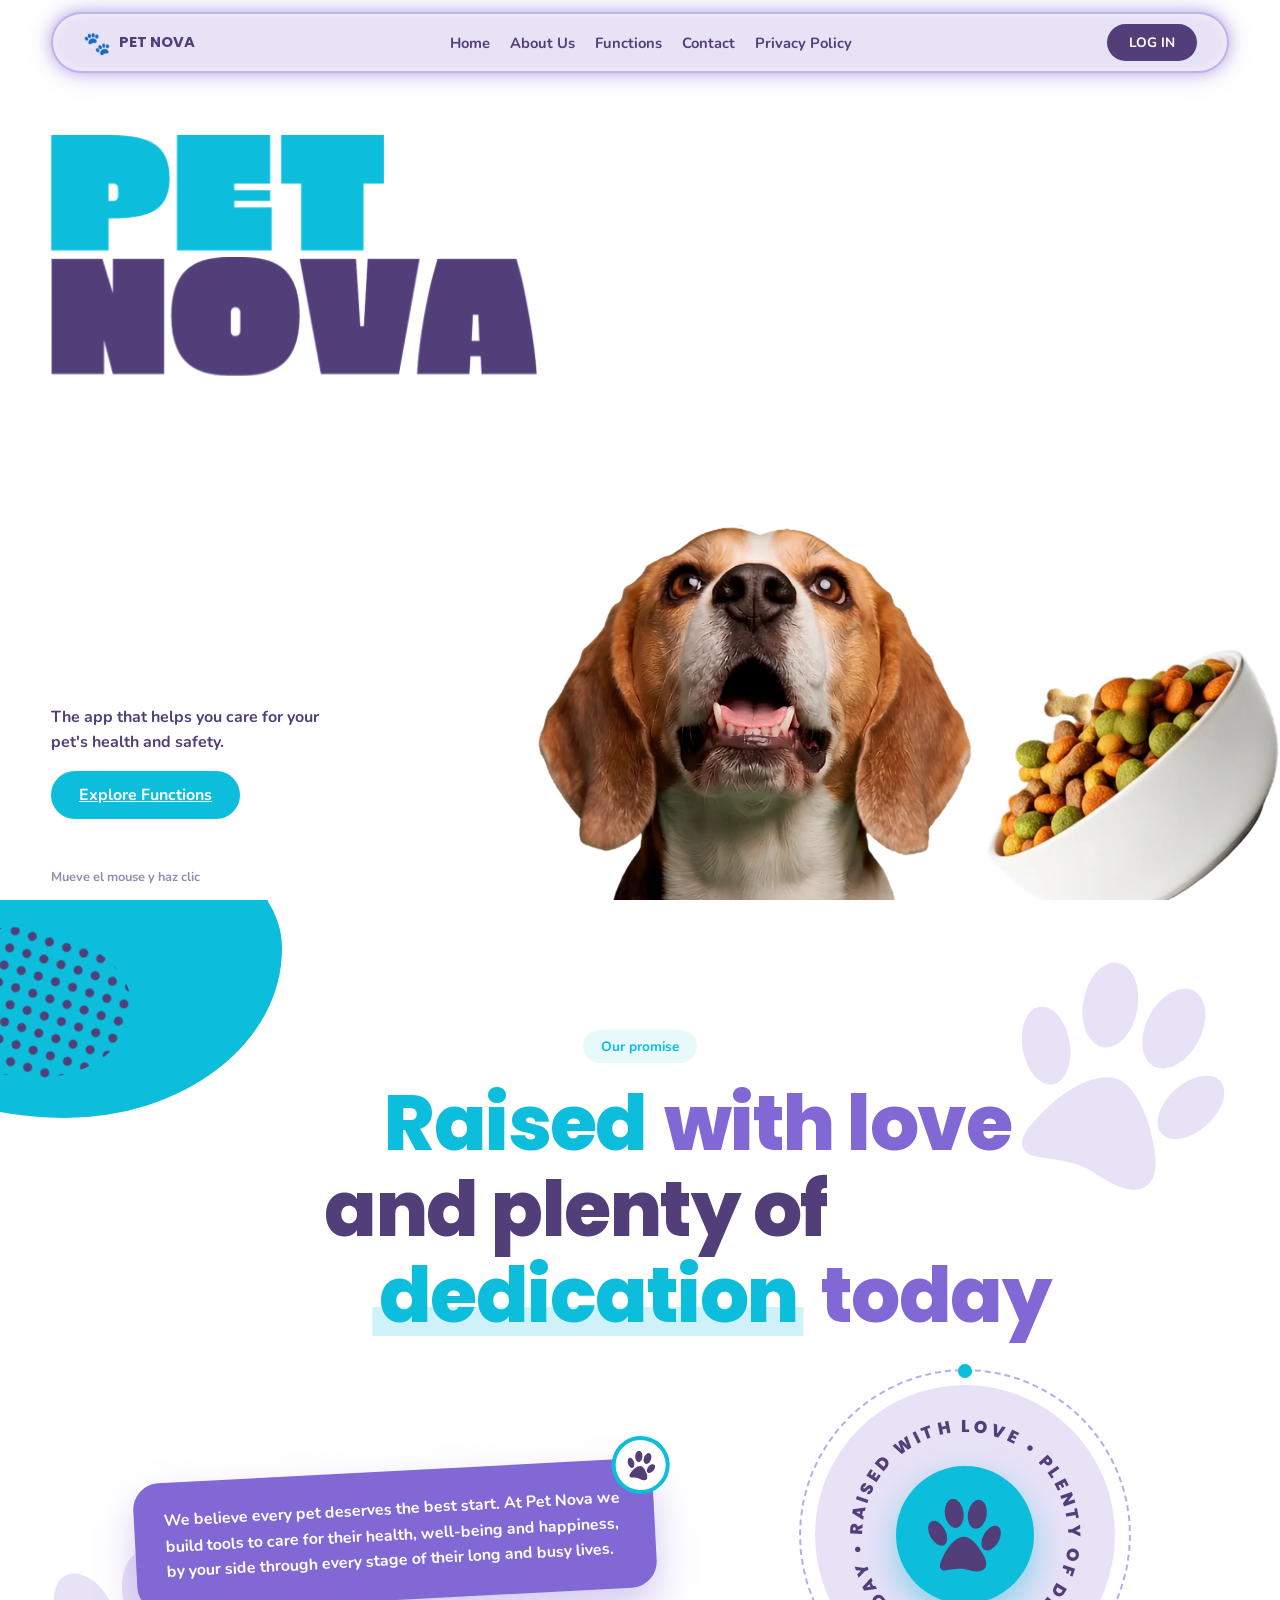
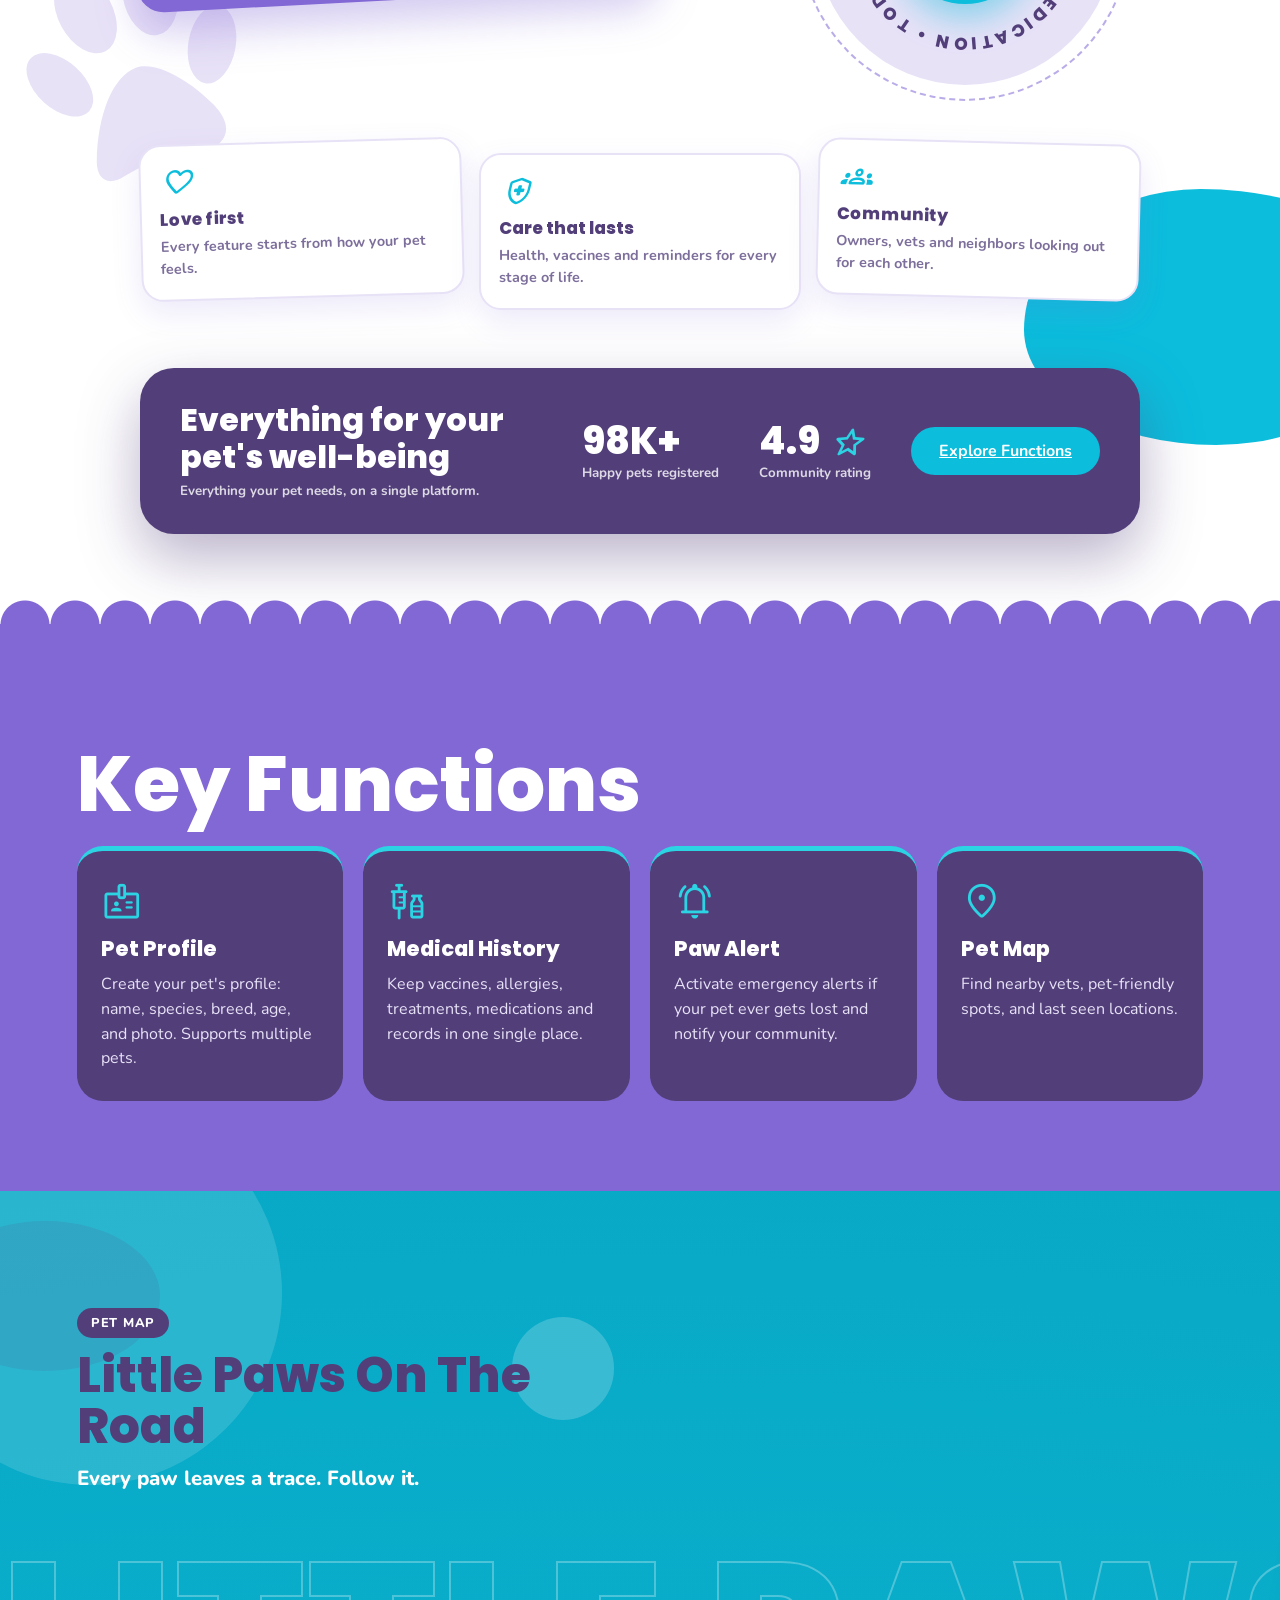
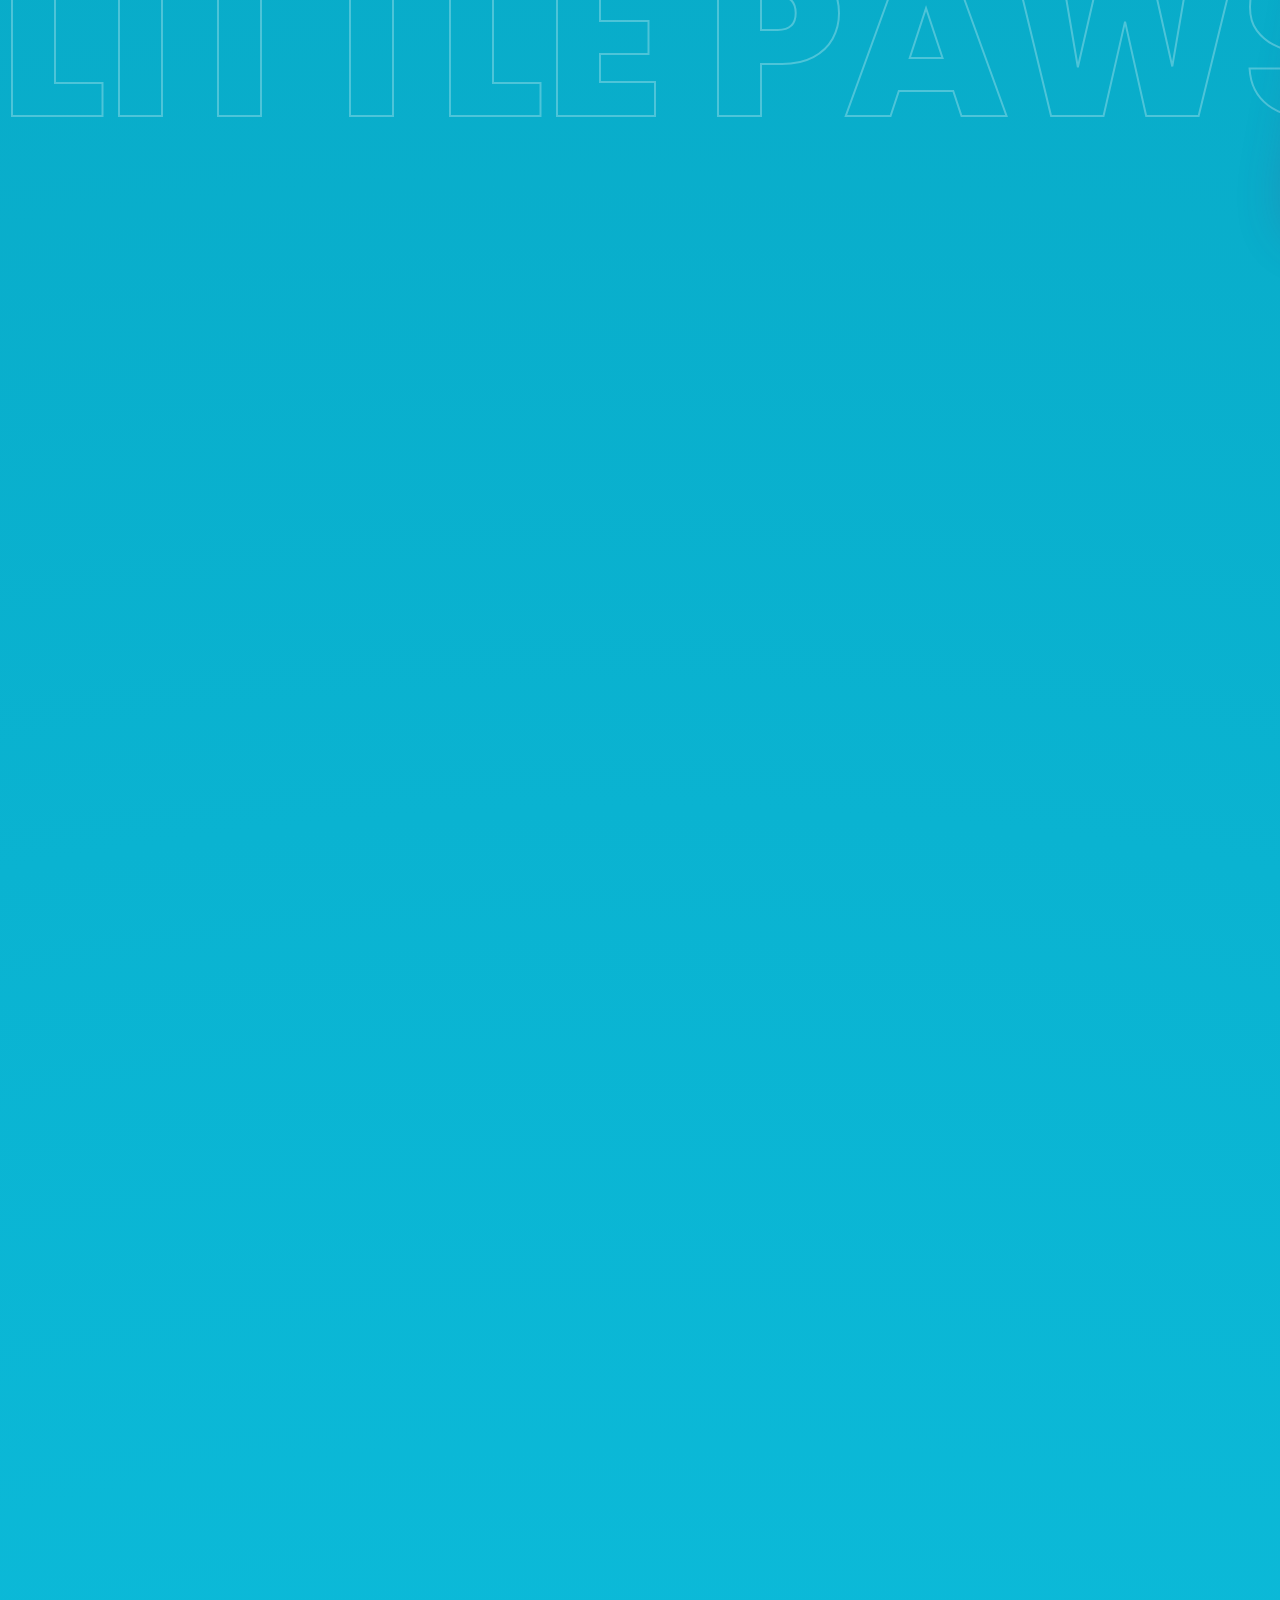
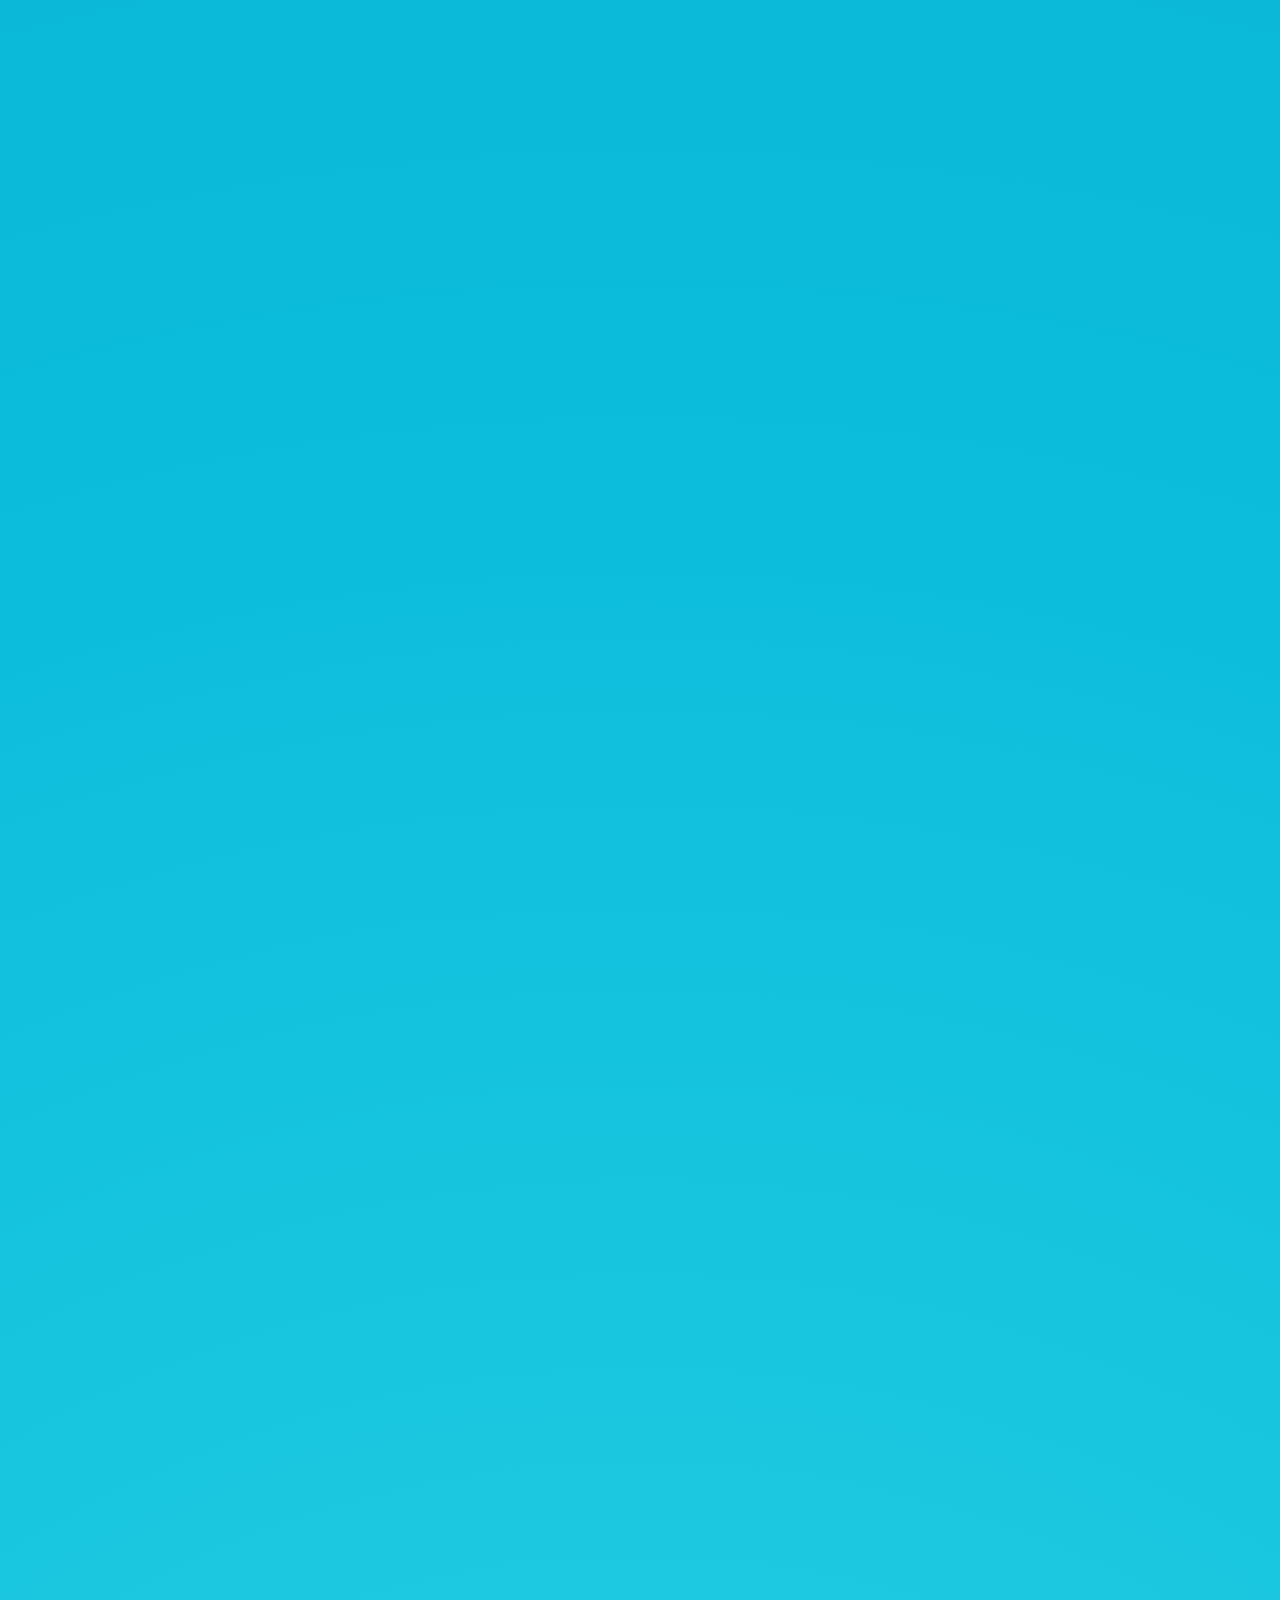
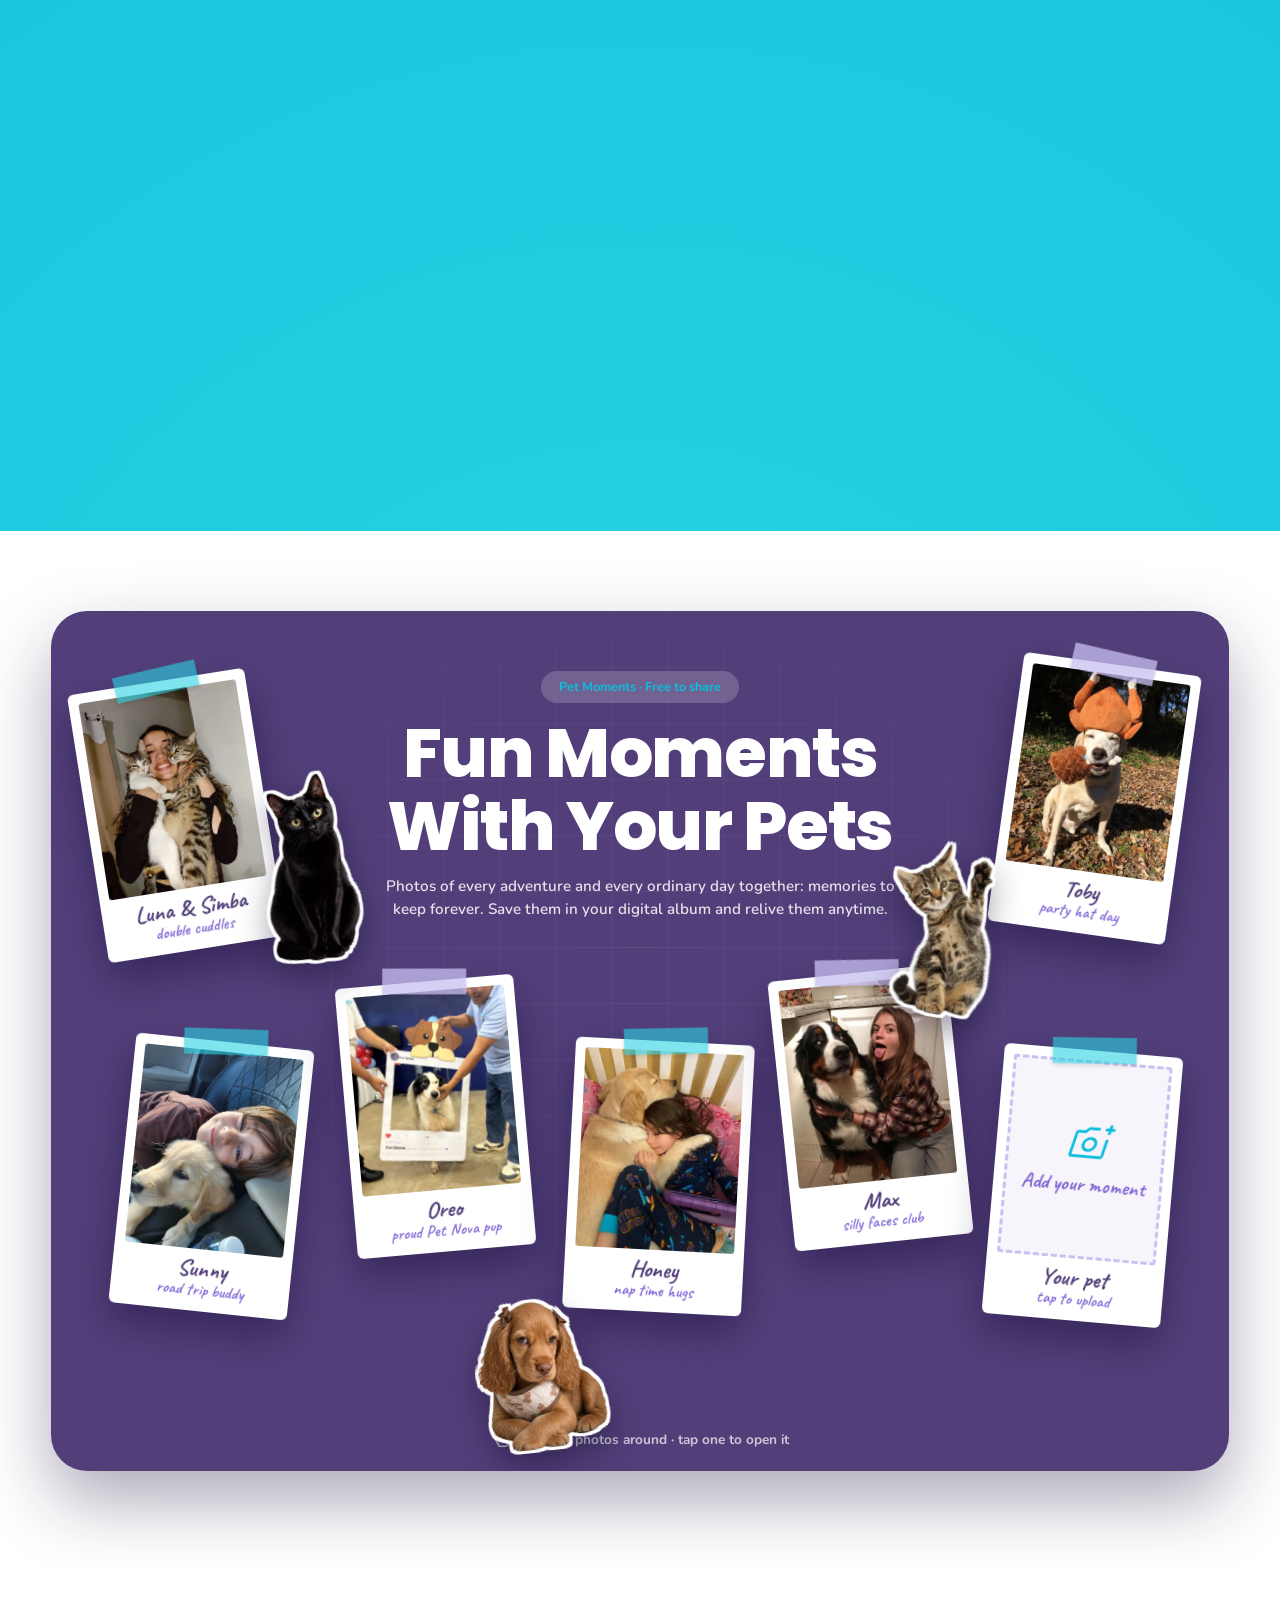
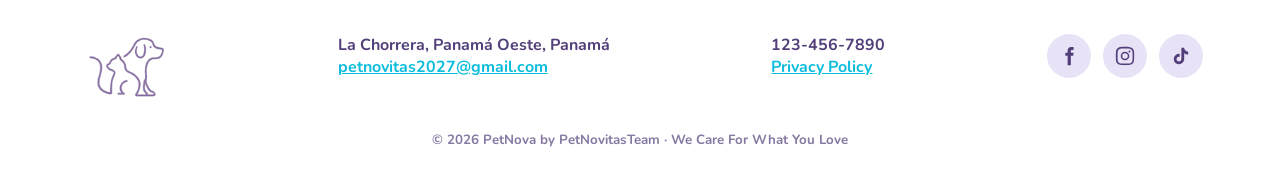
==== commit 35db371e: "yes" ====
--- a/index.html
+++ b/index.html
@@ -169,4 +169,183 @@
 <section class="sec fmo" id="fn-moments" data-p="functions">
   <div class="fmo-in">
     <div class="fmo-t rv"><span class="fn-no">05 — Pet Moments</span><h2 class="big">Your pet's story, one moment at a time</h2>
-      <p class="lead">Photos of every adventure and every ordinary day together: memories to keep forever. Watch them+      <p class="lead">Photos of every adventure and every ordinary day together: memories to keep forever. Watch them like stories and share them with the people you love.</p>
+      <ul class="fmo-list">
+        <li style="--k:0"><i class="ms">photo_library</i><div><b>Digital album</b><small>Every photo saved by pet and by date.</small></div></li>
+        <li style="--k:1"><i class="ms">auto_stories</i><div><b>Pet stories</b><small>Relive the best moments, one tap at a time.</small></div></li>
+        <li style="--k:2"><i class="ms">group</i><div><b>Share with family</b><small>Everyone at home can add photos.</small></div></li>
+        <li style="--k:3"><i class="ms">cake</i><div><b>Birthday memories</b><small>A surprise album on their special day.</small></div></li>
+      </ul></div>
+    <div class="fmo-art rv">
+      <i class="fmo-blob"></i>
+      <div class="story" id="story" tabindex="0" aria-label="Pet Moments stories: tap the right side for the next photo">
+        <div class="st-bars"><i><b></b></i><i><b></b></i><i><b></b></i><i><b></b></i><i><b></b></i><i><b></b></i><i><b></b></i></div>
+        <div class="st-head"><span class="st-av"><i class="ms">pets</i></span><b id="stn">Luna &amp; Simba</b><small id="stt">2h</small></div>
+        <div class="st-imgs"><img src="img pet/momento-abrazo-de-gatitos.webp" alt="Chica abrazando a sus dos gatos atigrados" data-n="Luna &amp; Simba" data-t="2h" class="on"><img src="img pet/momento-perro-comiendo-espagueti.webp" alt="Perrito blanco y negro comiendo un espagueti" data-n="Chispa" data-t="3h"><img src="img pet/momento-golden-en-el-carro.webp" alt="Niño con su cachorro golden en el carro" data-n="Sunny" data-t="5h"><img src="img pet/momento-perrito-con-gorro.webp" alt="Perro con gorro de pavo" data-n="Toby" data-t="8h"><img src="img pet/momento-siesta-con-golden.webp" alt="Niña dormida abrazada a su golden" data-n="Honey" data-t="12h"><img src="img pet/momento-boyero-en-el-carro.webp" alt="Niña con su boyero de Berna en el carro" data-n="Bruno" data-t="1d"><img src="img pet/momento-boyero-en-la-cocina.webp" alt="Chica con su boyero de Berna en la cocina" data-n="Max" data-t="2d"></div>
+        <button class="st-nav st-prev" type="button" aria-label="Previous photo"></button><button class="st-nav st-next" type="button" aria-label="Next photo"></button>
+        <div class="st-foot"><span>Send a message...</span><button type="button" class="st-like" id="stlike" aria-label="Like"><i class="ms">favorite</i></button><i class="ms">send</i></div>
+      </div>
+      <div class="fmo-tip"><i class="ms">touch_app</i> Tap the photo</div>
+    </div>
+  </div>
+  <div class="fmo-strip" aria-hidden="true"><div class="fmo-track"><img src="img pet/momento-perro-comiendo-espagueti.webp" alt=""><img src="img pet/momento-perro-con-cartel-pet-nova.webp" alt=""><img src="img pet/momento-abrazo-de-gatitos.webp" alt=""><img src="img pet/momento-golden-en-el-carro.webp" alt=""><img src="img pet/momento-perrito-con-gorro.webp" alt=""><img src="img pet/momento-siesta-con-golden.webp" alt=""><img src="img pet/momento-boyero-en-el-carro.webp" alt=""><img src="img pet/momento-boyero-en-la-cocina.webp" alt=""><img src="img pet/familia-con-sus-perros.webp" alt=""><img src="img pet/momento-perro-comiendo-espagueti.webp" alt=""><img src="img pet/momento-perro-con-cartel-pet-nova.webp" alt=""><img src="img pet/momento-abrazo-de-gatitos.webp" alt=""><img src="img pet/momento-golden-en-el-carro.webp" alt=""><img src="img pet/momento-perrito-con-gorro.webp" alt=""><img src="img pet/momento-siesta-con-golden.webp" alt=""><img src="img pet/momento-boyero-en-el-carro.webp" alt=""><img src="img pet/momento-boyero-en-la-cocina.webp" alt=""><img src="img pet/familia-con-sus-perros.webp" alt=""></div></div>
+</section>
+
+<!-- ===== PÁGINA: HOME (continúa) ===== -->
+<!-- HOME · LITTLE PAWS ON THE ROAD — MAPA / UBICACIÓN animado -->
+<section class="road" id="road" data-p="home">
+  <div class="road-in">
+    <div class="r-bgtxt" aria-hidden="true"><span>LITTLE PAWS · ON THE ROAD · LITTLE PAWS · ON THE ROAD ·</span></div>
+    <i class="r-dot d1"></i><i class="r-dot d2"></i><i class="r-dot d3"></i>
+    <div class="r-copy"><span class="r-step">Pet Map</span><h2>Little Paws On The Road</h2><p class="r-sub">Every paw leaves a trace. Follow it.</p></div>
+    <div class="r-trail" id="rtrail" aria-hidden="true"></div>
+    <i class="r-shadow"></i>
+    <img class="r-cat" id="rcat" src="img pet/gato-blanco-y-negro-sentado.webp" alt="Gato blanco y negro sentado">
+    <div class="r-map" id="rmap"><div class="mapcard">
+      <svg class="r-route" viewBox="0 0 100 100" preserveAspectRatio="none" aria-hidden="true"><path d="M39 52 C34 40 30 30 22 22"/></svg>
+      <div class="chip" style="left:8%;top:12%;--c:0"><span class="ms">local_hospital</span> Veterinaria Melo Pet &amp; Garden</div>
+      <div class="chip" style="right:6%;top:62%;animation-delay:-1s;--c:1"><span class="ms">storefront</span> Plaza Pompeya</div>
+      <div class="chip" style="left:10%;bottom:8%;animation-delay:-2s;--c:2"><span class="ms">park</span> Parque Sandalo</div>
+      <i class="r-ripple"></i><i class="r-ripple q2"></i>
+      <div class="r-info"><b>Veterinaria Melo</b><small><span class="ms">directions_walk</span> 350 m · <em>Open now</em></small></div>
+      <small class="mcap">Map · Powered by Mapify</small></div></div>
+    <svg class="r-pin" id="rpin" viewBox="0 0 100 130" aria-hidden="true"><path d="M50 128C50 128 8 84 8 48a42 42 0 1 1 84 0c0 36-42 80-42 80z" fill="#523f7a"/><circle cx="50" cy="48" r="22" fill="#2bd3e3"/></svg>
+    <div class="r-cta"><div class="r-stats"><b>120+</b><small>pet-friendly places<br>near you</small></div><div class="r-stats"><b>24/7</b><small>emergency vets<br>on the map</small></div><a class="btn dk" href="#contact">Find nearby</a></div>
+  </div>
+</section>
+
+<!-- HOME · FUN MOMENTS: polaroids que se arrastran y se abren en grande -->
+<section class="moments" id="moments" data-p="home">
+  <div class="mo-card" id="board">
+    <div class="mo-grid"></div>
+    <div class="mo-top"><span class="mo-badge">Pet Moments · Free to share</span><h2>Fun Moments<br>With Your Pets</h2><p>Photos of every adventure and every ordinary day together: memories to keep forever. Save them in your digital album and relive them anytime.</p></div>
+    <figure class="pol" tabindex="0" style="--x:3%;--y:8%;--r:-9deg;--d:0"><div class="pol-in"><i class="tape"></i><img src="img pet/momento-abrazo-de-gatitos.webp" alt="Chica abrazando a sus dos gatos atigrados" draggable="false"><figcaption>Luna &amp; Simba<span>double cuddles</span></figcaption></div></figure>
+    <figure class="pol" tabindex="0" style="--x:81%;--y:6%;--r:8deg;--d:1"><div class="pol-in"><i class="tape"></i><img src="img pet/momento-perrito-con-gorro.webp" alt="Perro con gorro de pavo y un juguete" draggable="false"><figcaption>Toby<span>party hat day</span></figcaption></div></figure>
+    <figure class="pol" tabindex="0" style="--x:6%;--y:50%;--r:6deg;--d:2"><div class="pol-in"><i class="tape"></i><img src="img pet/momento-golden-en-el-carro.webp" alt="Niño recostado con su cachorro golden en el carro" draggable="false"><figcaption>Sunny<span>road trip buddy</span></figcaption></div></figure>
+    <figure class="pol" tabindex="0" style="--x:25%;--y:43%;--r:-5deg;--d:3"><div class="pol-in"><i class="tape"></i><img src="img pet/momento-perro-con-cartel-pet-nova.webp" alt="Perro blanco y negro posando en el marco de Pet Nova" draggable="false"><figcaption>Oreo<span>proud Pet Nova pup</span></figcaption></div></figure>
+    <figure class="pol" tabindex="0" style="--x:44%;--y:50%;--r:3deg;--d:4"><div class="pol-in"><i class="tape"></i><img src="img pet/momento-siesta-con-golden.webp" alt="Niña dormida abrazada a su golden" draggable="false"><figcaption>Honey<span>nap time hugs</span></figcaption></div></figure>
+    <figure class="pol" tabindex="0" style="--x:62%;--y:42%;--r:-6deg;--d:5"><div class="pol-in"><i class="tape"></i><img src="img pet/momento-boyero-en-la-cocina.webp" alt="Chica sacando la lengua junto a su boyero de Berna" draggable="false"><figcaption>Max<span>silly faces club</span></figcaption></div></figure>
+    <figure class="pol add" tabindex="0" style="--x:80%;--y:51%;--r:5deg;--d:6"><div class="pol-in"><i class="tape"></i><div class="add-ph"><i class="ms">add_a_photo</i>Add your moment</div><figcaption>Your pet<span>tap to upload</span></figcaption><input type="file" accept="image/*" hidden></div></figure>
+    <img class="stk" src="img pet/tarjeta-animal-4.webp" alt="" draggable="false" style="--x:18%;--y:19%;--r:-8deg;--w:92px;--d:7">
+    <img class="stk" src="img pet/tarjeta-animal-0.webp" alt="" draggable="false" style="--x:71%;--y:27%;--r:10deg;--w:108px;--d:8">
+    <img class="stk" src="img pet/tarjeta-animal-2.webp" alt="" draggable="false" style="--x:36%;--y:79%;--r:-6deg;--w:128px;--d:9">
+    <p class="mo-hint"><i class="ms">pan_tool</i> Drag the photos around · tap one to open it</p>
+    <div class="mo-flash"></div>
+  </div>
+  <div class="mo-lb" id="molb" aria-hidden="true"><figure><button type="button" class="lb-x" aria-label="Close"><i class="ms">close</i></button><img alt=""><figcaption></figcaption></figure></div>
+</section>
+
+
+<!-- ===== PÁGINA: CONTACT ===== -->
+<!-- CONTACT: tarjetas de contacto (UBICACIÓN, teléfono, correo), FORMULARIO y FAQ -->
+<section class="sec contact" id="contact" data-p="contact">
+  <i class="ct-blob b1"></i><i class="ct-blob b2"></i>
+  <div class="ct-in">
+    <div class="ct-l rv">
+      <span class="mo-badge">Contact</span>
+      <h2 class="big">Let's talk about your pets</h2>
+      <p class="lead">If you have any questions about our services or any problem, reach out to us and contact us today.</p>
+      <div class="ct-cards">
+        <a class="ct-card" href="https://www.google.com/maps/search/La+Chorrera,+Panam%C3%A1+Oeste" target="_blank" rel="noopener"><i class="ms">location_on</i><div><small>Visit us</small><b>La Chorrera, Panamá Oeste, Panamá</b></div></a>
+        <a class="ct-card" href="tel:1234567890"><i class="ms">call</i><div><small>Call us</small><b>123-456-7890</b></div></a>
+        <a class="ct-card" href="mailto:petnovitas2027@gmail.com"><i class="ms">mail</i><div><small>Write to us</small><b>petnovitas2027@gmail.com</b></div></a>
+      </div>
+      <p class="ct-resp"><i class="ms">schedule</i> We usually reply in less than 24 hours</p>
+    </div>
+    <div class="fw rv"><img class="peek pup" src="img pet/cachorro-cocker.webp" alt="Cachorro descansando sobre la tarjeta">
+      <form id="f">
+        <h3>Send us a message</h3>
+        <div class="ct-topics" id="ctt"><button type="button" class="on">General question</button><button type="button">Problem with the app</button><button type="button">Partnership</button></div>
+        <div class="ct-row"><input id="fn1" placeholder="First name" required><input placeholder="Last name"></div>
+        <input type="email" placeholder="Email" required>
+        <input placeholder="Your pet's name (optional)">
+        <textarea rows="4" placeholder="Message"></textarea>
+        <button class="btn dk" id="fb" type="submit"><i class="ms">send</i> Send message</button>
+        <div class="ct-ok" id="ctok"><span class="ct-okic"><i class="ms">pets</i></span><b>Message sent!</b><p id="ctmsg">Thanks! We'll get back to you very soon.</p><button type="button" class="btn" id="ctnew">Send another</button></div>
+      </form></div>
+  </div>
+  <div class="faq rv">
+    <h3>Frequently asked questions</h3>
+    <details><summary>Is Pet Nova free?<i class="ms">add</i></summary><p>Yes. You can create your account, add your pets and use the main functions for free.</p></details>
+    <details><summary>Can I add more than one pet?<i class="ms">add</i></summary><p>Of course! Each pet gets its own profile, medical history, calendar and photo album.</p></details>
+    <details><summary>How does Paw Alert work?<i class="ms">add</i></summary><p>If your pet gets lost, you activate the alert. People of the Pet Nova community near you get a notification with your pet's photo and last seen location.</p></details>
+    <details><summary>Is my information safe?<i class="ms">add</i></summary><p>We never sell your data. Read our <a href="#privacy">Privacy Policy</a> to see what we collect and how we use it.</p></details>
+  </div>
+</section>
+
+
+<!-- ===== PÁGINA: PRIVACY POLICY ===== -->
+<!-- PRIVACY POLICY: resumen, índice lateral y 6 secciones -->
+<section class="sec priv" id="privacy" data-p="privacy">
+  <div class="pv-hero">
+    <div class="rv"><span class="mo-badge pv-badge">Privacy Policy</span><h2 class="big">Your pet's data is safe with us</h2><p class="lead">We only collect what we need to care for your pet, and you are always in control.</p><small class="pv-upd"><i class="ms">update</i> Last updated: November 2026</small></div>
+    <div class="pv-art rv"><span class="pv-disc"></span><img src="img pet/mano-y-patita-estrechandose.webp" alt="Mano y patita estrechándose"><span class="pv-lock"><i class="ms">lock</i></span></div>
+  </div>
+  <div class="pv-sum">
+    <div class="pv-card rv"><i class="ms">block</i><b>We never sell your data</b><small>Not to advertisers, not to anyone.</small></div>
+    <div class="pv-card rv"><i class="ms">toggle_on</i><b>You're in control</b><small>See, edit or delete your info anytime.</small></div>
+    <div class="pv-card rv"><i class="ms">share_location</i><b>Shared only when you choose</b><small>Like when you activate a Paw Alert.</small></div>
+  </div>
+  <div class="pv-body">
+    <nav class="pv-toc" id="pvtoc"><button type="button" data-go="pv-1" class="on"><span>01</span>What we collect</button><button type="button" data-go="pv-2"><span>02</span>How we use it</button><button type="button" data-go="pv-3"><span>03</span>Who can see it</button><button type="button" data-go="pv-4"><span>04</span>How we protect it</button><button type="button" data-go="pv-5"><span>05</span>Your rights</button><button type="button" data-go="pv-6"><span>06</span>Contact us</button></nav>
+    <div class="pv-secs"><article class="pv-s rv" id="pv-1"><span class="pv-n">01</span><div><h3><i class="ms">inventory_2</i>What we collect</h3><p>Your name, email, and the information you add about your pets: profile, photos, vaccines, medical records and last seen locations.</p></div></article><article class="pv-s rv" id="pv-2"><span class="pv-n">02</span><div><h3><i class="ms">tune</i>How we use it</h3><p>To run the app: show your pet's history, send care reminders, activate Paw Alerts and show nearby services on the map.</p></div></article><article class="pv-s rv" id="pv-3"><span class="pv-n">03</span><div><h3><i class="ms">share_location</i>Who can see it</h3><p>Your information is private. When you activate a Paw Alert, people of the community near you can see your pet's photo and last seen location until you turn the alert off.</p></div></article><article class="pv-s rv" id="pv-4"><span class="pv-n">04</span><div><h3><i class="ms">lock</i>How we protect it</h3><p>Your account is protected with a password and your information travels through secure connections. Only the Pet Nova team can access it to help you.</p></div></article><article class="pv-s rv" id="pv-5"><span class="pv-n">05</span><div><h3><i class="ms">verified_user</i>Your rights</h3><p>You can ask to see, correct or delete your information at any time. You can also delete your account whenever you want.</p></div></article><article class="pv-s rv" id="pv-6"><span class="pv-n">06</span><div><h3><i class="ms">mail</i>Contact us</h3><p>Questions about your privacy? Write to us at petnovitas2027@gmail.com and we will answer you.</p></div></article>
+      <p class="pv-note"><i class="ms">info</i> Sample text: review it with a professional before publishing.</p>
+    </div>
+  </div>
+</section>
+
+
+<!-- ===== PÁGINA: LOGIN ===== -->
+<!-- LOGIN: gato que sigue el cursor y formulario (sin menú ni footer) -->
+<section class="login" id="login" data-p="login">
+  <div class="lg-bg"></div>
+  <div class="lg-in">
+    <div class="lg-l">
+      <a class="lg-logo" href="#home">🐾 PET NOVA</a>
+      <span class="mo-badge">Pet care community</span>
+      <h1>Welcome back</h1><p>Log in to Pet Nova</p>
+    </div>
+    <div class="lcat" id="lcat"><svg viewBox="0 0 400 420" aria-hidden="true">
+  <path d="M50 420C50 330 110 285 200 285s150 45 150 135z" fill="#fff" stroke="#e8e2f7" stroke-width="3"/>
+  <ellipse cx="140" cy="408" rx="34" ry="22" fill="#fff" stroke="#e8e2f7" stroke-width="3"/><ellipse cx="260" cy="408" rx="34" ry="22" fill="#fff" stroke="#e8e2f7" stroke-width="3"/>
+  <g id="lhead">
+    <path d="M92 130L116 22L196 92z" fill="#fff" stroke="#e8e2f7" stroke-width="3" stroke-linejoin="round"/><path d="M112 108L124 56L168 94z" fill="#e8e2f7"/>
+    <path d="M308 130L284 22L204 92z" fill="#fff" stroke="#e8e2f7" stroke-width="3" stroke-linejoin="round"/><path d="M288 108L276 56L232 94z" fill="#e8e2f7"/>
+    <ellipse cx="200" cy="172" rx="130" ry="108" fill="#fff" stroke="#e8e2f7" stroke-width="3"/>
+    <ellipse cx="118" cy="214" rx="26" ry="15" fill="#c9bff0" opacity=".55"/><ellipse cx="282" cy="214" rx="26" ry="15" fill="#c9bff0" opacity=".55"/>
+    <g class="blink"><circle cx="146" cy="162" r="31" fill="#fff" stroke="#e8e2f7" stroke-width="3"/><g class="pp"><circle cx="146" cy="162" r="21" fill="#0cbddc"/><circle cx="146" cy="162" r="10" fill="#523f7a"/><circle cx="152" cy="155" r="4" fill="#fff"/></g></g>
+    <g class="blink"><circle cx="254" cy="162" r="31" fill="#fff" stroke="#e8e2f7" stroke-width="3"/><g class="pp"><circle cx="254" cy="162" r="21" fill="#0cbddc"/><circle cx="254" cy="162" r="10" fill="#523f7a"/><circle cx="260" cy="155" r="4" fill="#fff"/></g></g>
+    <path d="M187 201h26l-13 14z" fill="#8268d5" stroke="#8268d5" stroke-width="4" stroke-linejoin="round"/>
+    <path d="M200 215v10M200 225c-9 11-23 9-30 1M200 225c9 11 23 9 30 1" fill="none" stroke="#523f7a" stroke-width="3.5" stroke-linecap="round"/>
+    <path d="M118 208L50 196M118 220L46 224M282 208L350 196M282 220L354 224" stroke="#c9bff0" stroke-width="3" stroke-linecap="round"/>
+  </g></svg></div>
+    <form class="lg-card" id="lf">
+      <div class="tabs"><button type="button" class="on" data-t="in">Log in</button><button type="button" data-t="up">Create account</button></div>
+      <label class="sg">Name<input placeholder="Your name"></label>
+      <label>Email<input type="email" placeholder="you@email.com" required></label>
+      <label>Password<input type="password" placeholder="••••••••" required></label>
+      <label class="rm"><input type="checkbox"> Remember password</label>
+      <button class="btn dk lg-go" type="submit" id="lgo">Log in</button>
+      <div class="lg-load"><div class="cl"><div class="clh"><i class="e1"></i><i class="e2"></i><b></b></div><div class="clb"><i style="--i:0"></i><i style="--i:1"></i><i style="--i:2"></i><i style="--i:3"></i><i style="--i:4"></i><i style="--i:5"></i><i style="--i:6"></i><i style="--i:7"></i><i style="--i:8"></i><i style="--i:9"></i><i style="--i:10"></i><i style="--i:11"></i><i style="--i:12"></i><i style="--i:13"></i></div></div><p>Logging in<span>.</span><span>.</span><span>.</span></p></div>
+    </form>
+  </div>
+</section>
+</main>
+<!-- FIN DEL MAIN -->
+
+<!-- FOOTER — logo, dirección, teléfono y redes sociales -->
+<footer class="ft">
+  <img id="flogo" alt="Pet Nova — We Care For What You Love">
+  <div>La Chorrera, Panamá Oeste, Panamá<br><a href="mailto:petnovitas2027@gmail.com">petnovitas2027@gmail.com</a></div>
+  <div>123-456-7890<br><a href="#privacy">Privacy Policy</a></div>
+  <div class="ft-soc"><a href="https://www.facebook.com/" aria-label="Facebook"><svg viewBox="0 0 24 24"><path d="M14 8.5V6.8c0-.8.5-1.3 1.3-1.3H17V2.2h-2.6C11.8 2.2 10.5 4 10.5 6.4v2.1H8v3.3h2.5V22H14V11.8h2.6l.4-3.3z"/></svg></a><a href="https://www.instagram.com/" aria-label="Instagram"><svg viewBox="0 0 24 24"><path d="M12 7.3a4.7 4.7 0 1 0 0 9.4 4.7 4.7 0 0 0 0-9.4zm0 7.7a3 3 0 1 1 0-6 3 3 0 0 1 0 6zm4.9-8.9a1.1 1.1 0 1 0 0 2.2 1.1 1.1 0 0 0 0-2.2zM21.9 7.8c-.1-1.6-.4-3-1.6-4.1S17.7 2.2 16.2 2.1C14.6 2 9.4 2 7.8 2.1 6.3 2.2 4.9 2.5 3.7 3.7S2.2 6.3 2.1 7.8C2 9.4 2 14.6 2.1 16.2c.1 1.6.4 3 1.6 4.1s2.6 1.5 4.1 1.6c1.6.1 6.8.1 8.4 0 1.6-.1 3-.4 4.1-1.6s1.5-2.6 1.6-4.1c.1-1.6.1-6.8 0-8.4zm-2 10.2a3.4 3.4 0 0 1-1.9 1.9c-1.3.5-4.4.4-5.9.4s-4.6.1-5.9-.4A3.4 3.4 0 0 1 4.3 18c-.5-1.3-.4-4.4-.4-5.9s-.1-4.6.4-5.9A3.4 3.4 0 0 1 6.2 4.3c1.3-.5 4.4-.4 5.9-.4s4.6-.1 5.9.4a3.4 3.4 0 0 1 1.9 1.9c.5 1.3.4 4.4.4 5.9s.1 4.6-.4 5.9z"/></svg></a><a href="https://www.tiktok.com/" aria-label="TikTok"><svg viewBox="0 0 24 24"><path d="M16.6 5.8A4.3 4.3 0 0 1 15.5 3h-3.1v12.4a2.6 2.6 0 1 1-1.8-2.5V9.7a5.7 5.7 0 1 0 4.9 5.7V9.1a7.3 7.3 0 0 0 4.3 1.4V7.4a4.3 4.3 0 0 1-3.2-1.6z"/></svg></a></div>
+  <small>© 2026 PetNova by PetNovitasTeam · We Care For What You Love</small>
+</footer>
+
+<!-- Cursor personalizado de patita -->
+<img id="cursor-pata" alt="" src="img pet/pata-cursor.svg">
+
+<!-- JavaScript de toda la página -->
+<script src="codigos/script.js"></script>
+</body>
+</html>
--- a/codigos/style.css
+++ b/codigos/style.css
@@ -447,4 +447,362 @@
 .bell{position:absolute;z-index:3;left:-6%;top:6%;width:74px;height:74px;border-radius:20px;background:var(--pd);color:#fff;display:grid;place-items:center;font-size:2rem;box-shadow:0 14px 30px rgba(82,63,122,.4)}
 .bell .ms{animation:ringb 1.6s ease-in-out infinite;transform-origin:50% 10%}
 @keyframes ringb{0%,60%,100%{rotate:0deg}10%,30%,50%{rotate:16deg}20%,40%{rotate:-16deg}}
-.phone{position:relative;z-index:2;width:min(270px,70vw);background:#fff;border:8px solid var(--pd);border-radius:38px;padding:30px 14px 22px;display:grid;gap:12px;box-shadow:0 26px 60px+.phone{position:relative;z-index:2;width:min(270px,70vw);background:#fff;border:8px solid var(--pd);border-radius:38px;padding:30px 14px 22px;display:grid;gap:12px;box-shadow:0 26px 60px rgba(40,20,90,.35)}
+.nt{display:flex;gap:10px;align-items:center;background:#f7f5fb;border-radius:16px;padding:12px;color:var(--pd)}
+.nt .ms{color:var(--cy);font-size:1.6rem}
+.nt b{display:block;font-size:.9rem}
+.nt small{opacity:.75;font-weight:700;font-size:.78rem;line-height:1.3;display:block}
+.js .nt{opacity:0;translate:0 26px;transition:opacity .6s calc(var(--k)*.25s + .4s),translate .6s calc(var(--k)*.25s + .4s)}
+.js .pa-art.in .nt{opacity:1;translate:0 0}
+
+/* ===== LOGIN (iniciar sesión) ===== */
+.login{position:relative;min-height:100vh;background:var(--pd);color:#fff;overflow:hidden;text-align:left}
+.lg-bg{position:absolute;inset:0;background:radial-gradient(circle at 24% 62%,rgba(130,104,213,.9) 0,transparent 46%),radial-gradient(circle at 90% 10%,rgba(130,104,213,.55) 0,transparent 40%)}
+.lg-in{position:relative;z-index:1;min-height:100vh;max-width:1250px;margin:0 auto;padding:0 6%;display:grid;grid-template-columns:1fr 420px;gap:40px;align-items:center}
+.lg-l{position:relative;z-index:2}
+.lg-logo{display:block;color:#fff;text-decoration:none;font:800 1.3rem Poppins;margin-bottom:34px}
+.lg-l h1{font:800 clamp(2.6rem,6vw,5rem) Poppins;line-height:1.02;margin:16px 0 10px}
+.lg-l p{opacity:.85;font-weight:700}
+.lcat{position:absolute;left:4%;bottom:0;height:min(66vh,620px);aspect-ratio:560/1135;z-index:1;perspective:900px}
+.lg-card{position:relative;z-index:3;background:#fff;color:var(--pd);border-radius:30px;padding:30px;display:grid;gap:14px;box-shadow:0 30px 70px rgba(20,10,50,.4)}
+.tabs{display:grid;grid-template-columns:1fr 1fr;background:#e8e2f7;border-radius:40px;padding:5px}
+.tabs button{border:0;background:transparent;color:var(--pd);font:700 .95rem Nunito;padding:11px;border-radius:30px;cursor:pointer}
+.tabs button.on{background:var(--pm);color:#fff}
+.lg-card label{display:grid;gap:6px;font-weight:700;font-size:.85rem}
+.lg-card .rm{display:flex;align-items:center;gap:8px}
+.lg-card .rm input{width:auto}
+.lg-card .sg{display:none}
+.lg-card.up .sg{display:grid}
+.lg-go{border:0;font-size:1rem;cursor:pointer}
+@media(max-width:900px){
+.lg-in{grid-template-columns:1fr;padding-top:70px;padding-bottom:40px}
+.lcat{height:36vh;left:auto;right:-6%;opacity:.9}
+}
+
+/* ===== PANTALLA DE CARGA (gatito que se balancea) ===== */
+#loader{position:fixed;inset:0;z-index:100000;background:var(--pm);display:grid;place-content:center;justify-items:center;gap:26px;color:#fff;font:800 1.4rem Poppins;opacity:0;pointer-events:none;transition:opacity .45s}
+#loader.on{opacity:1;pointer-events:auto}
+.cl{position:relative;width:120px;height:210px}
+.clh{position:absolute;left:50%;top:0;width:78px;height:66px;margin-left:-39px;background:#fff;border-radius:50% 50% 46% 46%;z-index:3;animation:clw 1.6s ease-in-out infinite}
+.clh::before,.clh::after{content:"";position:absolute;top:-15px;width:26px;height:28px;background:#fff;clip-path:polygon(50% 0,100% 100%,0 100%)}
+.clh::before{left:5px;rotate:-12deg}
+.clh::after{right:5px;rotate:12deg}
+.clh i{position:absolute;top:27px;width:9px;height:13px;border-radius:50%;background:var(--pd)}
+.clh .e1{left:21px}
+.clh .e2{right:21px}
+.clh b{position:absolute;left:50%;top:44px;width:10px;height:7px;margin-left:-5px;border-radius:50% 50% 60% 60%;background:var(--pm)}
+.clb i{position:absolute;left:50%;top:calc(54px + var(--i)*11px);width:calc(56px - var(--i)*2px);height:19px;margin-left:calc((56px - var(--i)*2px)/-2);border-radius:12px;background:#fff;animation:clw 1.6s ease-in-out infinite;animation-delay:calc(var(--i)*-.1s - .1s)}
+@keyframes clw{50%{translate:16px 0}}
+#loader p span{animation:blink 1.2s infinite}
+#loader p span:nth-child(2){animation-delay:.2s}
+#loader p span:nth-child(3){animation-delay:.4s}
+@keyframes blink{50%{opacity:.2}}
+body:not(.ready) .sc img,body:not(.ready) .copy{animation-play-state:paused}
+
+/* Calendario: foto redonda dentro del recordatorio */
+.avat{display:inline-block;width:40px;height:40px;border-radius:50%;background:center 32%/230% no-repeat;border:3px solid #fff;margin:-8px 2px -8px -12px;box-shadow:0 4px 10px rgba(30,15,70,.3)}
+
+/* Login: ajustes de posición */
+.lg-l{align-self:start;padding-top:15vh}
+.lcat{height:min(52vh,500px)}
+@media(max-width:900px){
+.lg-l{padding-top:0}
+.lcat{height:34vh}
+}
+
+/* ===== ABOUT · PORTADA (foto de la familia a pantalla completa) ===== */
+.ab-hero{position:relative;z-index:2;height:100vh;height:100svh;min-height:560px;overflow:hidden;color:#fff;display:grid;align-items:end;text-align:left;padding:0 6% 13vh;background:var(--pd)}
+.ab-bg{position:absolute;inset:0;width:100%;height:100%;object-fit:cover;object-position:50% 35%;animation:abopen 1.6s cubic-bezier(.7,0,.2,1) both,kb 18s ease-out both}
+@keyframes abopen{from{clip-path:inset(18% 14% 26% 14% round 40px)}to{clip-path:inset(0 0 0 0 round 0)}}
+@keyframes kb{from{scale:1.14}to{scale:1}}
+.ab-shade{position:absolute;inset:0;background:linear-gradient(0deg,rgba(82,63,122,.96) 0,rgba(82,63,122,.7) 22%,rgba(82,63,122,0) 50%),linear-gradient(180deg,rgba(82,63,122,.45),rgba(82,63,122,0) 22%);animation:pgin 1.2s .9s both}
+.ab-hin{position:relative;z-index:2;max-width:1100px}
+.ab-kick{background:#fff;color:var(--pd);animation:abup .8s 1.1s cubic-bezier(.2,.9,.2,1) both}
+.ab-hin h1{font:800 clamp(2.8rem,7.4vw,6.6rem) Poppins;line-height:.98;color:#fff;letter-spacing:-.02em;margin-top:14px;text-shadow:0 6px 40px rgba(30,15,70,.5)}
+.ab-w{display:inline-block;animation:abup 1s calc(var(--w) * .15s + 1.2s) cubic-bezier(.2,.9,.2,1) both}
+.ab-w+.ab-w{color:var(--cy)}
+@keyframes abup{from{opacity:0;transform:translateY(60px) rotate(3deg)}}
+.ab-hin p{margin-top:18px;max-width:560px;font-weight:700;line-height:1.6;font-size:1.1rem;animation:abup .9s 1.55s cubic-bezier(.2,.9,.2,1) both}
+.ab-tag{position:absolute;z-index:2;left:6%;top:21vh;display:flex;align-items:center;gap:8px;background:#fff;color:var(--pd);font:700 1.5rem Caveat,cursive;padding:10px 20px 10px 14px;border-radius:40px;rotate:5deg;box-shadow:0 14px 34px rgba(30,15,70,.35);animation:abtag .9s 1.8s cubic-bezier(.2,.9,.25,1.4) both,bob 4s 2.8s ease-in-out infinite}
+.ab-tag .ms{color:#ff5c8a;font-size:1.3rem;font-variation-settings:"FILL" 1}
+@keyframes abtag{from{opacity:0;transform:scale(.3)}}
+@media(max-width:760px){.ab-tag{top:auto;bottom:47vh;left:5%;font-size:1.2rem}.ab-hero{padding-bottom:10vh}}
+.ab-scroll{position:absolute;z-index:2;left:50%;bottom:24px;margin-left:-1rem;font-size:2.2rem;animation:bob 2s ease-in-out infinite}
+.fam-img img{width:100%;border-radius:30px;box-shadow:0 24px 60px rgba(82,63,122,.3);rotate:-2deg;transition:rotate .4s;display:block}
+.fam-img img:hover{rotate:0deg}
+
+/* ===== LOGIN · GATO SVG (sigue el cursor y parpadea) y carga del formulario ===== */
+.lcat{aspect-ratio:400/420;height:min(50vh,480px)}
+.lcat svg{width:100%;height:100%;overflow:visible}
+#lhead{transform-box:fill-box;transform-origin:50% 88%;transition:transform .12s ease-out}
+.pp{transition:transform .1s ease-out}
+.blink{transform-box:fill-box;transform-origin:center;animation:blink 5s infinite}
+@keyframes blink{0%,94%,100%{scale:1 1}97%{scale:1 .1}}
+.lg-load{position:absolute;inset:0;z-index:5;background:#fff;border-radius:30px;display:none;place-content:center;justify-items:center;gap:0;color:var(--pd);font:800 1.1rem Poppins}
+.lg-card.loading .lg-load{display:grid}
+.lg-load .cl{scale:.55;margin:-38px 0}
+.lg-load .clh,.lg-load .clh::before,.lg-load .clh::after,.lg-load .clb i{background:var(--pm)}
+.lg-load .clh i{background:#fff}
+.lg-load .clh b{background:#fff}
+.lg-load p span{animation:blink2 1.2s infinite}
+.lg-load p span:nth-child(2){animation-delay:.2s}
+.lg-load p span:nth-child(3){animation-delay:.4s}
+@keyframes blink2{50%{opacity:.2}}
+
+/* ===== FUNCTIONS · 04 PET MAP (celular con el mapa) ===== */
+.phonemap{background:var(--cy);color:var(--pd);padding-bottom:0;overflow:visible;text-align:left}
+.pm-in{max-width:1200px;margin:0 auto;display:grid;grid-template-columns:.85fr 1.15fr;gap:30px;align-items:center}
+.pm-t .lead{margin-bottom:24px}
+.pm-art{align-self:end;overflow:hidden}
+.pm-art img{display:block;width:100%;transform-origin:50% 100%;animation:phf 6s ease-in-out infinite}
+@keyframes phf{50%{rotate:-1.2deg;scale:1.025}}
+@media(max-width:820px){
+.pm-in{grid-template-columns:1fr}
+}
+
+/* ===== ABOUT · CONTENIDO (familia y equipo) ===== */
+.ab-main{position:relative;z-index:2;background:var(--pd);color:#fff;padding:200px 6% 240px;text-align:center}
+.ab-main::before{content:"";position:absolute;left:0;right:0;top:-39px;height:40px;background:var(--pd);-webkit-mask:radial-gradient(circle at 40px 40px,#000 39px,#0000 40px) 0 0/80px 40px repeat-x;mask:radial-gradient(circle at 40px 40px,#000 39px,#0000 40px) 0 0/80px 40px repeat-x}
+.ab-main::after{content:"";position:absolute;left:0;right:0;bottom:-1px;height:40px;background:#fff;-webkit-mask:radial-gradient(circle at 40px 40px,#000 39px,#0000 40px) 0 0/80px 40px repeat-x;mask:radial-gradient(circle at 40px 40px,#000 39px,#0000 40px) 0 0/80px 40px repeat-x}
+.ab-main .two{max-width:1100px;margin:0 auto;text-align:left}
+.ab-main .lead{color:#fff;margin-bottom:26px}
+.ab-main .fam-img img{rotate:-2deg}
+.ab-mt{margin:230px 0 0!important}
+.ab-main .team{margin-top:170px;gap:44px;margin-bottom:230px}
+.ab-main .face{border:4px solid #fff}
+.ab-main .mem small{color:#0cbddc}
+
+/* ===== ABOUT · EVERY HIGH FIVE COUNTS (botón interactivo) ===== */
+.h5-count{display:flex;align-items:center;gap:14px;margin:-6px 0 28px}
+.h5-count b{font:800 clamp(2.2rem,4vw,3.2rem) Poppins;color:var(--cy);line-height:1;display:inline-block}
+.h5-count b.pop{animation:h5pop .45s cubic-bezier(.2,.9,.25,1.6)}
+@keyframes h5pop{40%{transform:scale(1.25);color:#fff}}
+.h5-count small{font-weight:700;line-height:1.35;color:#e8e2f7}
+.h5{--D:min(400px,78vw);position:relative;justify-self:center;width:var(--D);height:calc(var(--D) * 1.3);margin-top:40px;padding:0;border:0;background:none;cursor:pointer;-webkit-tap-highlight-color:transparent;font:inherit;color:inherit}
+.h5-disc{position:absolute;left:0;bottom:0;width:var(--D);height:var(--D);border-radius:50%;background:radial-gradient(circle at 35% 30%,#5fe6f2,var(--cy) 55%,#0a9cb8);box-shadow:inset 0 -18px 40px rgba(30,15,70,.25),0 30px 60px rgba(20,8,50,.4)}
+.h5-ring{position:absolute;left:0;bottom:0;width:var(--D);height:var(--D);border-radius:50%;border:2px solid rgba(43,211,227,.6);animation:h5ring 3s ease-out infinite}
+.h5-ring.r2{animation-delay:-1.5s}
+@keyframes h5ring{from{transform:scale(1);opacity:.9}to{transform:scale(1.35);opacity:0}}
+.h5-art{position:absolute;inset:0;-webkit-mask:radial-gradient(circle calc(var(--D) / 2) at 50% calc(100% - var(--D) / 2),#000 99%,#0000 100%),linear-gradient(#000 calc(100% - var(--D) / 2),#0000 0);mask:radial-gradient(circle calc(var(--D) / 2) at 50% calc(100% - var(--D) / 2),#000 99%,#0000 100%),linear-gradient(#000 calc(100% - var(--D) / 2),#0000 0)}
+.h5-art img{position:absolute;width:calc(var(--D) * 1.08);left:calc(var(--D) * -.02);bottom:calc(var(--D) * -.06);transform-origin:46% 40%;transition:transform .3s}
+.h5:hover .h5-art img{transform:rotate(-2deg) scale(1.02)}
+.h5.hit .h5-art img{animation:h5hit .55s cubic-bezier(.2,.9,.25,1.3)}
+@keyframes h5hit{30%{transform:scale(.93) rotate(2deg)}65%{transform:scale(1.05) rotate(-2deg)}}
+.h5-boom{position:absolute;left:47%;top:33%;width:40px;height:40px;margin:-20px;border-radius:50%;border:5px solid #fff;opacity:0;pointer-events:none}
+.h5.hit .h5-boom{animation:h5boom .6s ease-out}
+@keyframes h5boom{from{opacity:1;transform:scale(.3)}to{opacity:0;transform:scale(5)}}
+.h5-p{position:absolute;left:47%;top:33%;width:var(--s);height:var(--s);margin:calc(var(--s) / -2);pointer-events:none;color:var(--c);animation:h5fly .95s cubic-bezier(.15,.8,.3,1) forwards}
+.h5-p svg{width:100%;height:100%;display:block;fill:currentColor}
+@keyframes h5fly{from{opacity:1;transform:translate(0,0) scale(.3) rotate(0)}70%{opacity:1}to{opacity:0;transform:translate(var(--tx),var(--ty)) scale(1) rotate(var(--rt))}}
+.h5-tip{position:absolute;left:50%;bottom:-22px;translate:-50% 0;display:flex;align-items:center;gap:6px;white-space:nowrap;background:#fff;color:var(--pd);font-weight:800;font-size:.9rem;padding:10px 18px;border-radius:30px;box-shadow:0 12px 30px rgba(20,8,50,.35);animation:bob 2.6s ease-in-out infinite}
+.h5-tip .ms{color:var(--pm);font-size:1.3rem}
+
+/* ===== ACCESIBILIDAD ===== */
+@media(prefers-reduced-motion:reduce){
+*{animation:none!important}
+.js .rv{opacity:1;transform:none;transition:none}
+}
+
+
+/* ===== FUNCTIONS · BOTONES DE SALTO, TARJETAS FLOTANTES Y NUMERACIÓN ===== */
+.fn-jump{display:flex;flex-wrap:wrap;gap:10px;margin-top:30px}
+.fn-jump button{display:inline-flex;align-items:center;gap:6px;border:2px solid #e8e2f7;background:#fff;color:var(--pd);font:700 .9rem Nunito,sans-serif;padding:9px 16px 9px 12px;border-radius:30px;cursor:pointer;transition:background .25s,color .25s,border-color .25s,transform .25s}
+.fn-jump button .ms{color:var(--cy);font-size:1.25rem;transition:color .25s}
+.fn-jump button:hover{background:var(--pm);border-color:var(--pm);color:#fff;transform:translateY(-3px)}
+.fn-jump button:hover .ms{color:#fff}
+.svc-fl{position:absolute;z-index:3;display:flex;align-items:center;gap:10px;background:#fff;color:var(--pd);padding:10px 16px 10px 10px;border-radius:18px;box-shadow:0 16px 36px rgba(82,63,122,.25);animation:bob 4s ease-in-out infinite}
+.svc-fl .ms{width:40px;height:40px;border-radius:12px;display:grid;place-items:center;background:#e8e2f7;color:var(--pm);font-size:1.4rem}
+.svc-fl b{display:block;font:800 .9rem Poppins}
+.svc-fl small{font-weight:700;font-size:.78rem;opacity:.75}
+.svc-fl.s1{left:-14%;top:16%}
+.svc-fl.s1 .ms{background:#d7f7fb;color:var(--cy)}
+.svc-fl.s2{right:-10%;top:44%;animation-delay:-1.3s}
+.svc-fl.s2 .ms{background:#ffe3ec;color:#ff5c8a}
+.svc-fl.s3{left:-6%;bottom:6%;animation-delay:-2.6s}
+@media(max-width:820px){.svc-fl.s1{left:-2%}.svc-fl.s2{right:-2%}.svc-fl.s3{left:2%}}
+.fn-no{display:inline-block;font:800 .8rem Nunito,sans-serif;letter-spacing:.08em;text-transform:uppercase;padding:7px 14px;border-radius:30px;background:rgba(255,255,255,.2);color:inherit;margin-bottom:6px}
+.pawal .fn-no,.fmo .fn-no{background:#e8e2f7;color:var(--pm)}
+.phonemap .fn-no{background:rgba(82,63,122,.14)}
+
+/* ===== FUNCTIONS · 03 PAW ALERT — DEMO (.alerting = alerta activada) ===== */
+.pa-try{border:0;font:inherit;font-weight:700;cursor:pointer;display:inline-flex;align-items:center;gap:8px}
+.pa-try .ms{font-size:1.3rem}
+.pa-demo{display:block;margin-top:10px;font-weight:700;font-size:.78rem;opacity:.6}
+.pa-wave{position:absolute;left:50%;top:50%;width:300px;height:300px;margin:-150px;border-radius:50%;border:3px solid #ff5c8a;opacity:0;pointer-events:none}
+.pa-art.alerting .pa-wave{animation:pawave 1.8s ease-out infinite}
+.pa-art.alerting .pa-wave.w2{animation-delay:.6s}
+.pa-art.alerting .pa-wave.w3{animation-delay:1.2s}
+@keyframes pawave{from{opacity:.9;transform:scale(.6)}to{opacity:0;transform:scale(1.6)}}
+.pa-art.alerting .bell{background:#ff5c8a}
+.pa-art.alerting .bell .ms{animation-duration:.5s}
+.pa-status{display:flex;align-items:center;justify-content:center;gap:8px;margin:-8px auto 4px;font:800 .78rem Nunito,sans-serif;letter-spacing:.06em;text-transform:uppercase;color:#ff5c8a;max-height:0;opacity:0;overflow:hidden;transition:max-height .4s,opacity .4s}
+.pa-status i{width:9px;height:9px;border-radius:50%;background:#ff5c8a;animation:blink2 .9s infinite}
+.pa-art.alerting .pa-status{max-height:30px;opacity:1}
+.pa-art.alerting .phone{animation:pashake .5s ease-in-out 2}
+@keyframes pashake{25%{transform:rotate(-2deg)}75%{transform:rotate(2deg)}}
+
+/* ===== FUNCTIONS · 05 PET MOMENTS — CARRUSEL DE FOTOS ===== */
+.fmo{background:#e8e2f7;color:var(--pd);text-align:left;padding-bottom:0;overflow:hidden}
+.fmo-in{max-width:1200px;margin:0 auto;display:grid;grid-template-columns:1fr .9fr;gap:50px;align-items:center}
+.fmo-list{list-style:none;display:grid;grid-template-columns:1fr 1fr;gap:14px;margin-top:26px}
+.fmo-list li{display:flex;gap:12px;align-items:flex-start;background:#fff;border-radius:20px;padding:16px;box-shadow:0 10px 26px rgba(82,63,122,.1);transition:transform .3s}
+.fmo-list li:hover{transform:translateY(-5px) rotate(-1deg)}
+.fmo-list .ms{flex:none;width:42px;height:42px;border-radius:13px;background:var(--pm);color:#fff;display:grid;place-items:center;font-size:1.4rem}
+.fmo-list li:nth-child(2) .ms{background:var(--cy)}
+.fmo-list li:nth-child(3) .ms{background:var(--pd)}
+.fmo-list li:nth-child(4) .ms{background:#ff5c8a}
+.fmo-list b{display:block;font:800 .95rem Poppins;margin-bottom:2px}
+.fmo-list small{font-weight:700;font-size:.82rem;line-height:1.4;opacity:.75}
+.js .fmo-list li{opacity:0;translate:0 20px;transition:opacity .6s calc(var(--k)*.12s + .3s),translate .6s calc(var(--k)*.12s + .3s),transform .3s}
+.js .fmo-t.in .fmo-list li{opacity:1;translate:0 0}
+.fmo-art{position:relative;justify-self:center;width:min(330px,80vw);padding:20px 0 40px}
+.fmo-blob{position:absolute;inset:6% -24% 10%;background:var(--pm);border-radius:46% 54% 50% 50%/55% 45% 55% 45%;opacity:.9;animation:drift 9s ease-in-out infinite alternate}
+
+/* CARRUSEL tipo historias: la foto con .on es la visible */
+.story{position:relative;z-index:1;aspect-ratio:9/16;border-radius:34px;overflow:hidden;background:#1d1230;border:8px solid var(--pd);box-shadow:0 30px 70px rgba(40,20,90,.45);outline:0;user-select:none;-webkit-user-select:none}
+.st-imgs img{position:absolute;inset:0;width:100%;height:100%;object-fit:cover;opacity:0;transform:scale(1.08);transition:opacity .5s,transform 4s ease-out}
+.st-imgs img.on{opacity:1;transform:scale(1)}
+.story::before,.story::after{content:"";position:absolute;left:0;right:0;z-index:1;pointer-events:none}
+.story::before{top:0;height:28%;background:linear-gradient(rgba(0,0,0,.55),transparent)}
+.story::after{bottom:0;height:24%;background:linear-gradient(transparent,rgba(0,0,0,.55))}
+
+/* Barritas de progreso del carrusel */
+.st-bars{position:absolute;z-index:3;left:12px;right:12px;top:12px;display:flex;gap:4px}
+.st-bars i{flex:1;height:3px;border-radius:3px;background:rgba(255,255,255,.35);overflow:hidden}
+.st-bars b{display:block;height:100%;width:0;background:#fff}
+.st-bars i.done b{width:100%}
+.st-bars i.now b{animation:stbar var(--dur,4s) linear forwards}
+.story.paused .st-bars i.now b{animation-play-state:paused}
+@keyframes stbar{to{width:100%}}
+
+/* Encabezado de la historia (nombre y tiempo) */
+.st-head{position:absolute;z-index:3;left:14px;right:14px;top:26px;display:flex;align-items:center;gap:8px;color:#fff}
+.st-av{width:34px;height:34px;border-radius:50%;background:var(--cy);display:grid;place-items:center;border:2px solid #fff}
+.st-av .ms{font-size:1.2rem}
+.st-head b{font:800 .9rem Poppins}
+.st-head small{opacity:.75;font-weight:700;font-size:.8rem}
+
+/* Zonas para ir a la foto anterior/siguiente */
+.st-nav{position:absolute;z-index:2;top:0;bottom:0;width:50%;border:0;background:transparent;cursor:pointer;padding:0}
+.st-prev{left:0}.st-next{right:0}
+
+/* Pie de la historia y botón de like */
+.st-foot{position:absolute;z-index:3;left:12px;right:12px;bottom:14px;display:flex;align-items:center;gap:10px;color:#fff}
+.st-foot span{flex:1;border:2px solid rgba(255,255,255,.7);border-radius:30px;padding:8px 14px;font-weight:700;font-size:.8rem;opacity:.85}
+.st-like{border:0;background:none;color:#fff;cursor:pointer;padding:0;display:grid;place-items:center}
+.st-like .ms{font-size:1.7rem;transition:transform .3s cubic-bezier(.2,.9,.25,1.6)}
+.st-like.on .ms{color:#ff5c8a;font-variation-settings:"FILL" 1;transform:scale(1.25)}
+.st-heart{position:absolute;z-index:4;left:50%;top:50%;width:110px;height:110px;margin:-55px;color:#fff;pointer-events:none;animation:stheart .9s ease-out forwards;filter:drop-shadow(0 6px 16px rgba(0,0,0,.35))}
+.st-heart svg{width:100%;height:100%;fill:currentColor}
+@keyframes stheart{0%{opacity:0;transform:scale(.3)}25%{opacity:1;transform:scale(1.15)}45%{transform:scale(.95)}100%{opacity:0;transform:scale(1.1) translateY(-40px)}}
+
+/* Etiqueta "Tap the photo" */
+.fmo-tip{position:absolute;z-index:2;right:-18%;top:44%;display:flex;align-items:center;gap:6px;background:#fff;color:var(--pd);font-weight:800;font-size:.85rem;padding:9px 14px;border-radius:30px;box-shadow:0 12px 30px rgba(40,20,90,.25);animation:bob 2.8s ease-in-out infinite}
+.fmo-tip .ms{color:var(--pm)}
+
+/* CARRUSEL INFINITO: tira de fotos que se mueve sola */
+.fmo-strip{margin:70px -6% 0;background:var(--pd);padding:22px 0;rotate:-2deg;translate:0 20px;position:relative}
+.fmo-strip::before,.fmo-strip::after{content:"";position:absolute;left:0;right:0;height:10px;background:radial-gradient(circle,#e8e2f7 3px,transparent 3.5px) 0 0/22px 10px repeat-x}
+.fmo-strip::before{top:5px}.fmo-strip::after{bottom:5px}
+.fmo-track{display:flex;gap:14px;width:max-content;animation:fmoroll 40s linear infinite}
+.fmo-track img{height:150px;aspect-ratio:4/3;object-fit:cover;border-radius:6px;display:block}
+@keyframes fmoroll{to{transform:translateX(-50%)}}
+
+/* Pet Moments en tablet y celular */
+@media(max-width:900px){.fmo-in{grid-template-columns:1fr}.fmo-tip{right:-6%}}
+@media(max-width:560px){.fmo-list{grid-template-columns:1fr}.fmo-track img{height:100px}}
+
+
+/* ===== CONTACT (contacto) ===== */
+.contact{overflow:hidden}
+
+/* Manchas de fondo */
+.ct-blob{position:absolute;border-radius:50%;pointer-events:none}
+.ct-blob.b1{width:40vw;aspect-ratio:1;left:-14vw;bottom:-18vw;background:rgba(130,104,213,.35)}
+.ct-blob.b2{width:22vw;aspect-ratio:1;right:-6vw;top:12vh;background:rgba(12,189,220,.18)}
+
+/* Columna izquierda: tarjetas de contacto (ubicación, teléfono, correo) */
+.ct-in{position:relative;max-width:1150px;margin:0 auto;display:grid;grid-template-columns:1fr 1fr;gap:60px;align-items:center}
+.ct-l .big{margin-top:14px}
+.ct-cards{display:grid;gap:12px;margin-top:6px}
+.ct-card{display:flex;align-items:center;gap:14px;background:rgba(255,255,255,.08);border:2px solid rgba(255,255,255,.12);border-radius:20px;padding:12px 16px;color:#fff;text-decoration:none;transition:background .3s,transform .3s,border-color .3s}
+.ct-card:hover{background:rgba(255,255,255,.16);border-color:var(--cy);transform:translateX(8px)}
+.ct-card .ms{flex:none;width:46px;height:46px;border-radius:14px;background:var(--cy);display:grid;place-items:center;font-size:1.5rem}
+.ct-card small{display:block;font-weight:700;font-size:.78rem;opacity:.7}
+.ct-card b{font-weight:800;word-break:break-word}
+.ct-resp{display:flex;align-items:center;gap:8px;margin-top:20px;font-weight:700;color:#e8e2f7;font-size:.9rem}
+.ct-resp .ms{color:var(--cyb)}
+
+/* Formulario: temas, campos y botón enviar */
+.contact .fw form{gap:12px}
+.fw h3{font:800 1.4rem Poppins;color:var(--pd);margin-bottom:2px}
+.ct-topics{display:flex;flex-wrap:wrap;gap:8px}
+.ct-topics button{border:2px solid #e8e2f7;background:#fff;color:var(--pd);font:700 .82rem Nunito,sans-serif;padding:8px 14px;border-radius:30px;cursor:pointer;transition:all .25s}
+.ct-topics button.on{background:var(--pm);border-color:var(--pm);color:#fff}
+.ct-row{display:grid;grid-template-columns:1fr 1fr;gap:12px}
+#fb{display:inline-flex;align-items:center;justify-content:center;gap:8px;border:0;font:inherit;font-weight:700;cursor:pointer}
+#fb .ms{font-size:1.2rem;transition:transform .3s}
+#fb:hover .ms{transform:translateX(4px) rotate(-20deg)}
+
+/* Mensaje de "enviado" */
+.ct-ok{position:absolute;inset:0;z-index:3;background:#fff;border-radius:inherit;display:grid;place-content:center;justify-items:center;text-align:center;gap:10px;padding:30px;color:var(--pd);opacity:0;pointer-events:none;transition:opacity .4s}
+.ct-ok b{font:800 1.7rem Poppins}
+.ct-ok p{font-weight:700;opacity:.8;max-width:280px}
+.ct-okic{width:84px;height:84px;border-radius:50%;background:var(--cy);color:#fff;display:grid;place-items:center;font-size:2.6rem;transform:scale(0)}
+.ct-okic .ms{font-size:2.6rem}
+form.sent .ct-ok{opacity:1;pointer-events:auto}
+form.sent .ct-okic{animation:okpop .7s .15s cubic-bezier(.2,.9,.25,1.6) forwards}
+@keyframes okpop{to{transform:scale(1)}}
+
+/* FAQ: preguntas frecuentes */
+.faq{position:relative;max-width:900px;margin:110px auto 0}
+.faq h3{font:800 clamp(1.6rem,3vw,2.2rem) Poppins;text-align:center;margin-bottom:24px}
+.faq details{background:rgba(255,255,255,.08);border-radius:18px;margin-bottom:10px;transition:background .3s}
+.faq details[open]{background:rgba(255,255,255,.14)}
+.faq summary{list-style:none;cursor:pointer;display:flex;justify-content:space-between;align-items:center;gap:16px;padding:18px 22px;font-weight:800;font-size:1.02rem}
+.faq summary::-webkit-details-marker{display:none}
+.faq summary .ms{flex:none;width:32px;height:32px;border-radius:50%;background:var(--cy);display:grid;place-items:center;font-size:1.2rem;transition:transform .3s}
+.faq details[open] summary .ms{transform:rotate(45deg)}
+.faq details p{padding:0 22px 20px;line-height:1.65;color:#e8e2f7;font-weight:600}
+.faq a{color:var(--cyb)}
+@media(max-width:820px){.ct-in{grid-template-columns:1fr}.ct-row{grid-template-columns:1fr}}
+
+
+/* ===== PRIVACY POLICY (política de privacidad) ===== */
+.priv{background:#fff;overflow:hidden}
+.pv-hero{max-width:1150px;margin:0 auto;display:grid;grid-template-columns:1.2fr .8fr;gap:40px;align-items:center}
+.pv-badge{background:#e8e2f7;color:var(--pm)}
+.pv-hero .big{margin-top:14px}
+.pv-upd{display:inline-flex;align-items:center;gap:6px;margin-top:16px;font-weight:700;opacity:.65}
+.pv-art{position:relative;justify-self:center;width:min(340px,70vw);aspect-ratio:1}
+.pv-disc{position:absolute;inset:0;border-radius:50%;background:radial-gradient(circle at 35% 30%,#5fe6f2,var(--cy) 55%,#0a9cb8);box-shadow:0 30px 60px rgba(12,189,220,.35)}
+.pv-art img{position:absolute;left:50%;top:50%;width:125%;translate:-50% -50%;clip-path:ellipse(40% 89.3% at 50% 50%);animation:pvshake 3s ease-in-out infinite}
+@keyframes pvshake{50%{transform:translateY(-6px) rotate(-2deg)}}
+.pv-lock{position:absolute;right:4%;top:4%;width:70px;height:70px;border-radius:20px;background:var(--pd);color:#fff;display:grid;place-items:center;box-shadow:0 14px 30px rgba(82,63,122,.4);rotate:8deg;animation:bob 3.4s ease-in-out infinite}
+.pv-lock .ms{font-size:2rem}
+
+/* Resumen en 3 tarjetas */
+.pv-sum{max-width:1150px;margin:70px auto 0;display:grid;grid-template-columns:repeat(3,1fr);gap:18px}
+.pv-card{background:var(--pd);color:#fff;border-radius:26px;padding:26px;display:grid;gap:6px;transition:transform .3s}
+.pv-card:nth-child(2){background:var(--pm)}
+.pv-card:nth-child(3){background:var(--cy)}
+.pv-card:hover{transform:translateY(-6px) rotate(-1deg)}
+.pv-card .ms{font-size:2.2rem;margin-bottom:6px}
+.pv-card b{font:800 1.15rem Poppins}
+.pv-card small{font-weight:700;opacity:.85;line-height:1.4}
+
+/* Índice lateral (.pv-toc) y secciones de la política */
+.pv-body{max-width:1150px;margin:80px auto 0;display:grid;grid-template-columns:260px 1fr;gap:50px;align-items:start}
+.pv-toc{position:sticky;top:120px;display:grid;gap:6px}
+.pv-toc button{display:flex;align-items:center;gap:10px;text-align:left;border:0;background:none;color:var(--pd);font:700 .95rem Nunito,sans-serif;padding:10px 14px;border-radius:14px;cursor:pointer;opacity:.6;transition:all .25s}
+.pv-toc button span{font:800 .78rem Poppins;color:var(--pm)}
+.pv-toc button:hover{opacity:1;background:#f7f5fb}
+.pv-toc button.on{opacity:1;background:#e8e2f7}
+.pv-secs{display:grid;gap:16px}
+.pv-s{display:grid;grid-template-columns:auto 1fr;gap:20px;background:#f7f5fb;border-radius:24px;padding:26px 28px;scroll-margin-top:120px}
+.pv-n{font:800 2.4rem/1 Poppins;color:transparent;-webkit-text-stroke:2px var(--pm)}
+.priv .pv-s h3{display:flex;align-items:center;gap:10px;margin:0 0 8px}
+.pv-s h3 .ms{color:var(--cy)}
+.priv .pv-s p{max-width:none}
+.pv-note{display:flex;align-items:center;gap:8px;font-size:.85rem;font-weight:700;opacity:.6;margin-top:8px}
+@media(max-width:860px){.pv-hero,.pv-body{grid-template-columns:1fr}.pv-sum{grid-template-columns:1fr}.pv-toc{display:none}.pv-s{grid-template-columns:1fr;gap:6px}}
